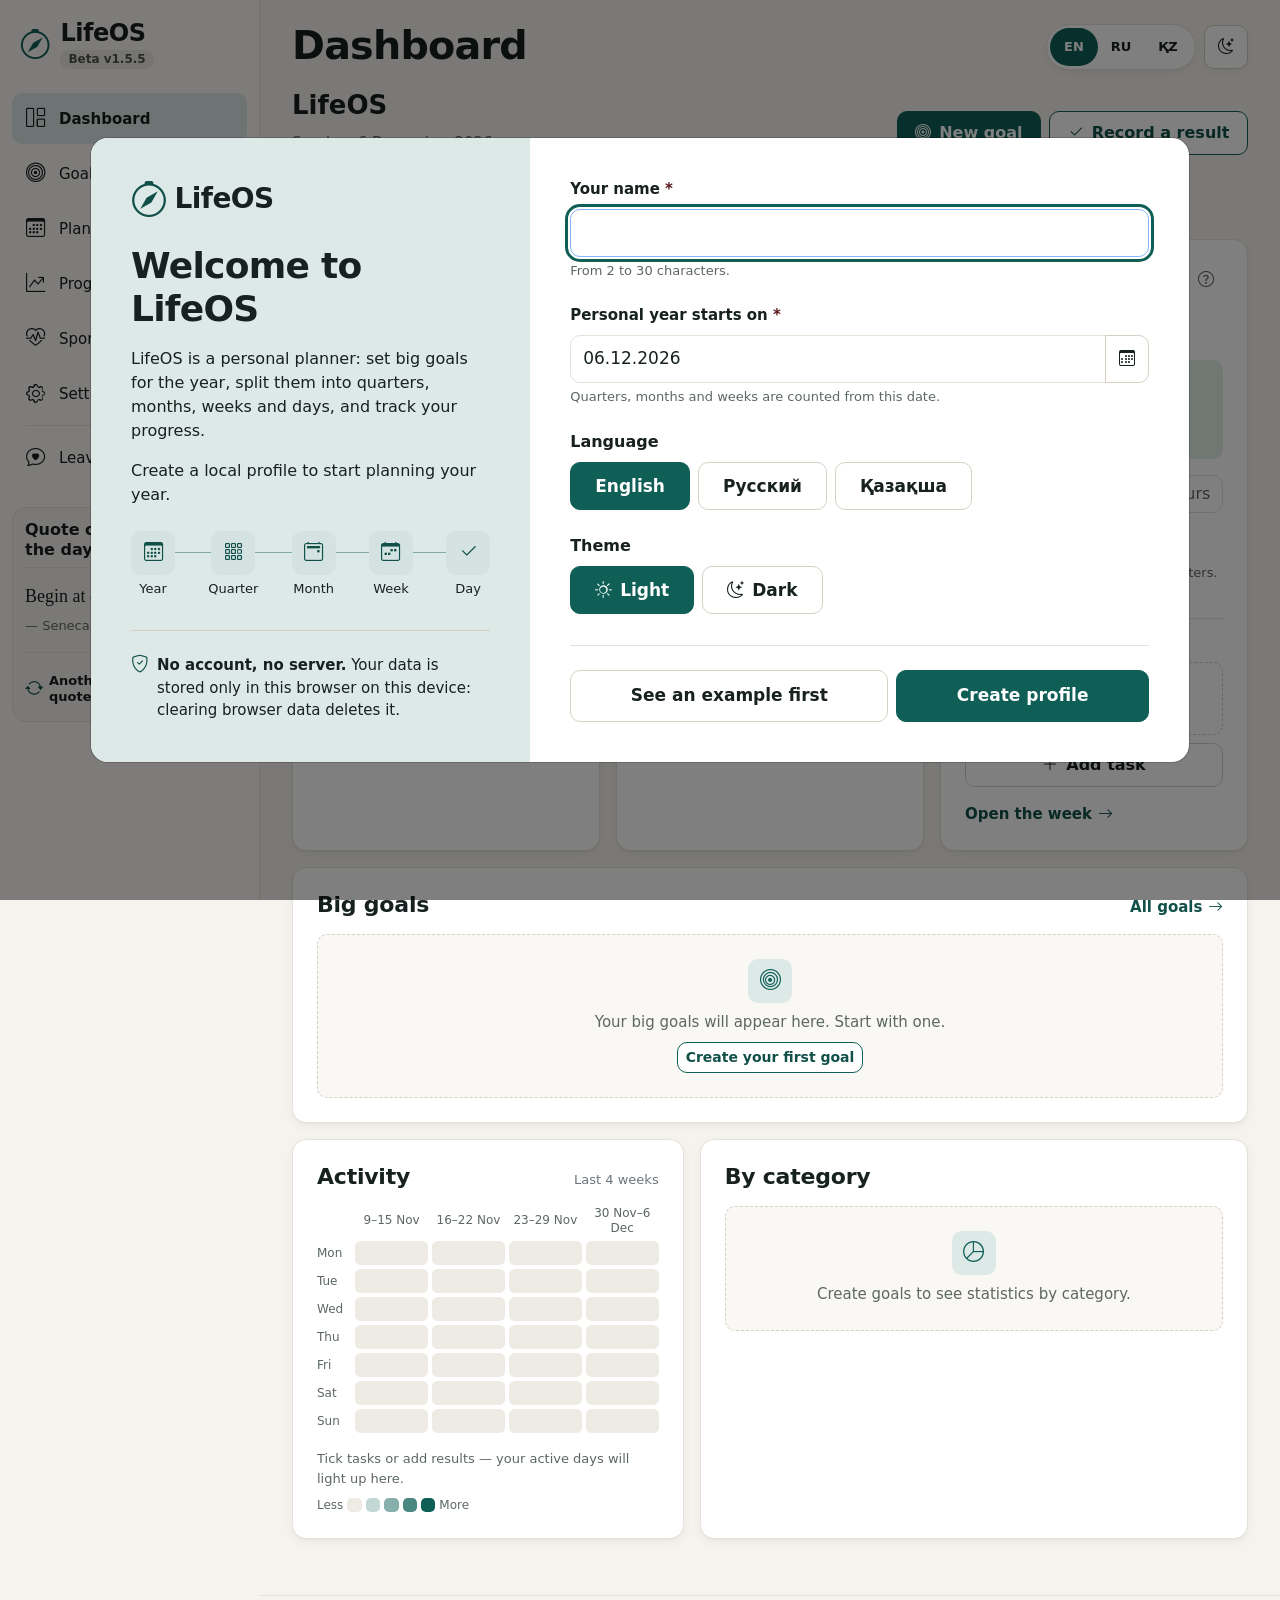
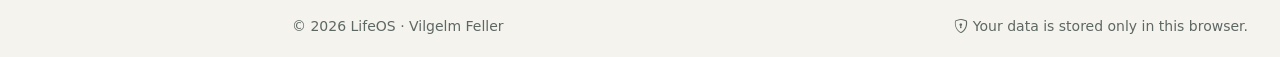
==== index.html @ 5458cd60 "LifeOS Beta v1.5.5" ====
<!doctype html>
<html lang="en" data-bs-theme="light">
<head>
  <meta charset="utf-8">
  <meta name="viewport" content="width=device-width, initial-scale=1">
  <title>Dashboard · LifeOS</title>
  <meta name="description" content="LifeOS (Life Operating System): plan, track and improve your personal goals.">

  <!-- Libraries are local copies in vendor/ (the site also works without internet) -->
  <link rel="stylesheet" href="./vendor/bootstrap/bootstrap.min.css?v=1.5.5">
  <link rel="stylesheet" href="./vendor/bootstrap-icons/bootstrap-icons.min.css?v=1.5.5">
  <link rel="stylesheet" href="./css/style.css?v=1.5.5">
  <!-- App icons and the install manifest (manifest.json, images/icons/). Relative paths: the site lives in a subfolder on GitHub Pages. -->
  <link rel="manifest" href="./manifest.json?v=1.5.5">
  <link rel="icon" href="./images/icons/favicon.svg" type="image/svg+xml">
  <link rel="icon" href="./images/icons/favicon-32.png" type="image/png" sizes="32x32">
  <link rel="apple-touch-icon" href="./images/icons/apple-touch-icon.png">
  <meta name="theme-color" content="#0B4237" media="(prefers-color-scheme: light)">
  <meta name="theme-color" content="#111816" media="(prefers-color-scheme: dark)">
  <meta name="apple-mobile-web-app-title" content="LifeOS">

  <script src="./vendor/jquery/jquery-3.7.1.min.js?v=1.5.5" defer></script>
  <script src="./vendor/bootstrap/bootstrap.bundle.min.js?v=1.5.5" defer></script>
  <!-- Copies of data/*.json for file:// (no fetch there). Loaded before app.js. -->
  <script src="./data/translations-fallback.js?v=1.5.5"></script>
  <script src="./data/quotes-fallback.js?v=1.5.5"></script>
  <script src="./data/changelog-fallback.js?v=1.5.5"></script> <!-- copy of changelog.json for file:// -->
  <script src="./js/app.js?v=1.5.5"></script> <!-- no defer: sets the theme before the page is drawn -->
  <script src="./js/quote-widget.js?v=1.5.5" defer></script> <!-- quote of the day in the side menu -->
  <script src="./js/onboarding.js?v=1.5.5" defer></script> <!-- example data, first steps, tour, help tips -->
  <script src="./js/whats-new.js?v=1.5.5" defer></script> <!-- the "What's new" window after an update -->
  <script src="./js/feedback.js?v=1.5.5" defer></script> <!-- "Leave feedback": the window, the Dashboard invitation -->
  <script src="./js/tasks.js?v=1.5.5" defer></script>
  <script src="./js/goal-wizard.js?v=1.5.5" defer></script> <!-- the goal wizard for First steps → step 1 -->
  <script src="./js/entry-form.js?v=1.5.5" defer></script> <!-- the "Quick result" dialog -->
  <script src="./js/dashboard.js?v=1.5.5" defer></script>
</head>
<body>
  <a class="skip-link visually-hidden-focusable" href="#main-content" data-i18n="layout.skipToContent">Skip to content</a>

  <!-- ===== Shared layout: identical on all 7 pages ===== -->

  <!-- Phone / tablet (< 992px): top bar with the menu button -->
  <header class="mobile-bar d-lg-none">
    <button class="btn btn-tool" type="button" data-bs-toggle="offcanvas" data-bs-target="#sidebar" aria-controls="sidebar" data-i18n-aria-label="layout.openMenu" aria-label="Open menu">
      <i class="bi bi-list" aria-hidden="true"></i>
    </button>
    <a class="brand brand-small" href="index.html">
      <span class="brand-mark" aria-hidden="true"><i class="bi bi-compass"></i></span>
      <span class="brand-name" data-i18n="app.name">LifeOS</span>
    </a>
    <!-- Phone (< 768px): language and theme are here; on wider screens they are in the page header -->
    <div class="mobile-tools">
      <div class="dropdown">
        <button type="button" class="btn btn-tool mobile-lang" data-bs-toggle="dropdown" aria-expanded="false"
                data-i18n-aria-label="layout.language" aria-label="Interface language">
          <span data-lang-current>EN</span><i class="bi bi-chevron-down" aria-hidden="true"></i>
        </button>
        <ul class="dropdown-menu dropdown-menu-end">
          <li><button type="button" class="dropdown-item" data-lang="en" lang="en" aria-pressed="true" data-i18n="language.en">English</button></li>
          <li><button type="button" class="dropdown-item" data-lang="ru" lang="ru" aria-pressed="false" data-i18n="language.ru">Русский</button></li>
          <li><button type="button" class="dropdown-item" data-lang="kk" lang="kk" aria-pressed="false" data-i18n="language.kk">Қазақша</button></li>
        </ul>
      </div>
      <button type="button" class="btn btn-tool" data-theme-toggle data-i18n-aria-label="layout.themeToDark" aria-label="Switch to dark theme">
        <i class="bi bi-moon-stars" aria-hidden="true"></i>
      </button>
    </div>
  </header>

  <!-- Sidebar: Offcanvas below 992px, fixed panel from 992px (Bootstrap "offcanvas-lg") -->
  <aside class="sidebar offcanvas-lg offcanvas-start" id="sidebar" tabindex="-1" aria-labelledby="sidebar-title">
    <div class="offcanvas-header">
      <a class="brand" href="index.html">
        <span class="brand-mark" aria-hidden="true"><i class="bi bi-compass"></i></span>
        <span class="brand-text">
          <span class="brand-name" id="sidebar-title" data-i18n="app.name">LifeOS</span>
          <span class="brand-version" data-app-version></span>
        </span>
      </a>
      <button type="button" class="btn-close d-lg-none" data-bs-dismiss="offcanvas" data-bs-target="#sidebar" data-i18n-aria-label="layout.closeMenu" aria-label="Close menu"></button>
    </div>
    <div class="offcanvas-body">
      <nav class="sidebar-nav" data-i18n-aria-label="layout.mainNav" aria-label="Main navigation">
        <ul class="nav flex-column">
          <li class="nav-item">
            <a class="nav-link" href="index.html"><i class="bi bi-grid-1x2" aria-hidden="true"></i><span data-i18n="page.dashboard">Dashboard</span></a>
          </li>
          <li class="nav-item">
            <a class="nav-link" href="goals.html"><i class="bi bi-bullseye" aria-hidden="true"></i><span data-i18n="page.goals">Goals</span></a>
          </li>
          <li class="nav-item">
            <a class="nav-link" href="planner.html"><i class="bi bi-calendar3" aria-hidden="true"></i><span data-i18n="page.planner">Planner</span></a>
          </li>
          <li class="nav-item">
            <a class="nav-link" href="progress.html"><i class="bi bi-graph-up-arrow" aria-hidden="true"></i><span data-i18n="page.progress">Progress</span></a>
          </li>
          <li class="nav-item">
            <a class="nav-link" href="sport.html"><i class="bi bi-heart-pulse" aria-hidden="true"></i><span data-i18n="page.sport">Sport</span></a>
          </li>
          <li class="nav-item">
            <a class="nav-link" href="settings.html"><i class="bi bi-gear" aria-hidden="true"></i><span data-i18n="page.settings">Settings</span></a>
          </li>
        </ul>
      </nav>
      <button type="button" class="nav-link sidebar-feedback" data-feedback-open>
        <i class="bi bi-chat-heart" aria-hidden="true"></i><span data-i18n="feedback.button">Leave feedback</span>
      </button>
    </div>
  </aside>

  <div class="app-content">
    <main class="app-main" id="main-content" tabindex="-1">
      <!-- Line 1: the title on the left; language and theme on the right -->
      <header class="page-header dash-header">
        <h1 class="page-title" data-i18n="page.dashboard">Dashboard</h1>
        <div class="dash-header-side">
          <div class="page-tools">
            <div class="btn-group" role="group" data-i18n-aria-label="layout.language" aria-label="Interface language">
              <button type="button" class="btn btn-tool" data-lang="en" lang="en" aria-pressed="true" data-i18n="language.en.short">EN</button>
              <button type="button" class="btn btn-tool" data-lang="ru" lang="ru" aria-pressed="false" data-i18n="language.ru.short">RU</button>
              <button type="button" class="btn btn-tool" data-lang="kk" lang="kk" aria-pressed="false" data-i18n="language.kk.short">ҚZ</button>
            </div>
            <button type="button" class="btn btn-tool" id="theme-toggle" data-i18n-aria-label="layout.themeToDark" aria-label="Switch to dark theme">
              <i class="bi bi-moon-stars" aria-hidden="true"></i>
            </button>
          </div>
        </div>
      </header>

      <!-- ===== Page content starts here ===== -->
      <!-- Line 2: [ greeting + date (free space) ] [ planning path ] [ two main actions ], bottom-aligned.
           Below 1600px the path gets its own line; below 768px everything stacks. -->
      <div class="dash-bar">
        <div class="dash-hello">
          <p class="greeting" id="dashboard-greeting"></p>
          <p class="greeting-date" id="greeting-date"></p>
          <p class="greeting-path" id="greeting-path"></p>
        </div>
        <!-- Where we are in the plan: each step opens that planner level -->
        <nav class="plan-path-nav" data-i18n-aria-label="dashboard.path" aria-label="Planning path">
          <i class="bi bi-calendar3" aria-hidden="true"></i>
          <ol class="plan-path" id="plan-path"></ol>
        </nav>
        <!-- One filled button (the main action), the other one is outline -->
        <div class="dash-actions" role="group" data-i18n-aria-label="dashboard.actions" aria-label="Quick actions">
          <a class="btn btn-primary" href="goals.html#new"><i class="bi bi-bullseye me-2" aria-hidden="true"></i><span data-i18n="goals.new">New goal</span></a>
          <!-- Opens the "Quick result" dialog (js/entry-form.js, QuickEntry) -->
          <button type="button" class="btn btn-outline-primary" id="dash-record" data-quick-entry><i class="bi bi-check2 me-2" aria-hidden="true"></i><span data-i18n="dashboard.action.record">Record a result</span></button>
        </div>
      </div>

      <!-- Shown when the personal year is over -->
      <div class="year-ended" id="year-ended" hidden>
        <i class="bi bi-trophy" aria-hidden="true"></i>
        <p class="mb-0" data-i18n="dashboard.yearEnded">Your personal year is over. See what you achieved and start a new one.</p>
        <a class="btn btn-primary" href="progress.html?view=summary" data-i18n="progress.summary.link">Summary of the personal year</a>
      </div>

      <!-- First steps for a new user: 5 steps checked by the real data (js/onboarding.js, FirstSteps) -->
      <section class="panel first-steps" id="first-steps" aria-labelledby="first-steps-title" hidden>
        <div class="first-steps-head">
          <h2 class="panel-title" id="first-steps-title" tabindex="-1" data-i18n="onboarding.steps.title">First steps</h2>
          <span class="first-steps-divider" aria-hidden="true"></span>
          <span class="first-steps-count" id="first-steps-count"></span>
          <button type="button" class="btn first-steps-hide" id="first-steps-hide"><i class="bi bi-x-lg" aria-hidden="true"></i><span data-i18n="onboarding.steps.hide">Hide</span></button>
        </div>
        <div class="progress first-steps-bar" id="first-steps-bar" role="progressbar" aria-labelledby="first-steps-title" aria-valuemin="0" aria-valuemax="5" aria-valuenow="0">
          <div class="progress-bar"></div>
        </div>
        <!-- Computer: a stepper + the block of one step; phone: an accordion (js/onboarding.js, FirstSteps) -->
        <div id="first-steps-body"></div>
      </section>

      <!-- Top row: Personal year, Today, Focus of the week (3 columns on a computer, 1 on a phone) -->
      <div class="dash-top">
        <section class="panel dash-year-panel" aria-labelledby="year-card-title">
          <div class="help-title">
            <h2 class="panel-title" id="year-card-title" data-i18n="planner.level.year">Personal Year</h2>
            <button type="button" class="btn help-tip" data-help="personalYear" data-i18n-aria-label="onboarding.help.personalYear.label" aria-label="What is a personal year?"><i class="bi bi-question-circle" aria-hidden="true"></i></button>
          </div>
          <div id="dash-year"></div>
        </section>

        <section class="panel" aria-labelledby="today-card-title">
          <div class="panel-head">
            <h2 class="panel-title" id="today-card-title" data-i18n="planner.level.today">Today</h2>
            <a href="planner.html?level=today"><span data-i18n="dashboard.today.openShort">Open the day</span><i class="bi bi-arrow-right" aria-hidden="true"></i></a>
          </div>
          <form class="dash-quick" id="dash-task-form" novalidate>
            <label class="visually-hidden" for="dash-task" data-i18n="planner.today.quickAdd">Quick task</label>
            <div class="quick-add">
              <i class="bi bi-plus-lg" aria-hidden="true"></i>
              <input class="form-control" type="text" id="dash-task" autocomplete="off" maxlength="120"
                     data-i18n-placeholder="dashboard.today.addPlaceholder" aria-describedby="dash-task-hint">
            </div>
            <p class="visually-hidden" id="dash-task-hint" data-i18n="planner.today.quickAddHint">Type and press Enter.</p>
            <p class="field-error" id="dash-task-error"></p>
          </form>
          <!-- Today's workout from the Sport plan (one line, js/app.js sportDayLineHtml) -->
          <div id="dash-sport-line"></div>
          <div id="dash-today-tasks"></div>
        </section>

        <section class="panel" aria-labelledby="focus-card-title">
          <div class="panel-head">
            <div class="help-title">
              <h2 class="panel-title" id="focus-card-title" data-i18n="planner.week.focus">Focus of the week</h2>
              <button type="button" class="btn help-tip" data-help="focus" data-i18n-aria-label="onboarding.help.focus.label" aria-label="What is the focus of the week?"><i class="bi bi-question-circle" aria-hidden="true"></i></button>
            </div>
            <button type="button" class="btn btn-icon" id="dash-focus-edit" aria-controls="dash-focus-form" aria-expanded="false"
                    data-i18n-title="dashboard.focus.edit" title="Change focus">
              <i class="bi bi-pencil" aria-hidden="true"></i><span class="visually-hidden" data-i18n="dashboard.focus.edit">Change focus</span>
            </button>
          </div>
          <div class="focus-note">
            <i class="bi bi-flower1" aria-hidden="true"></i>
            <p class="dash-focus-text" id="dash-focus-text"></p>
          </div>
          <form id="dash-focus-form" novalidate hidden>
            <label class="visually-hidden" for="dash-focus" data-i18n="planner.week.focus">Focus of the week</label>
            <div class="add-row">
              <input class="form-control" type="text" id="dash-focus" maxlength="80" autocomplete="off"
                     data-i18n-placeholder="planner.week.focusPlaceholder" aria-describedby="dash-focus-hint">
              <button type="submit" class="btn btn-primary" data-i18n="planner.week.save">Save focus</button>
            </div>
            <div class="form-text" id="dash-focus-hint" data-i18n="planner.week.focusHint">One short phrase, up to 80 characters.</div>
            <p class="field-error" id="dash-focus-error"></p>
          </form>
          <!-- "Focus progress": the 7 days of the week to mark (js/app.js FocusDays), only when a focus is set -->
          <div id="dash-focus-days"></div>
          <!-- "Week tasks: 18 of 23 done" and the bar (js/dashboard.js) -->
          <div class="dash-week-block" id="dash-week-progress"></div>
          <a class="section-link dash-week-open" href="planner.html?level=week">
            <span data-i18n="dashboard.focus.openWeek">Open the week</span><i class="bi bi-arrow-right" aria-hidden="true"></i>
          </a>
        </section>
      </div>

      <!-- Big goals: up to 4 cards; with more goals the last card is "+N more" -->
      <section class="panel dash-goals-panel" aria-labelledby="dash-goals-title">
        <div class="section-head">
          <h2 class="panel-title" id="dash-goals-title" data-i18n="dashboard.goals.title">Big goals</h2>
          <a class="section-link" href="goals.html"><span data-i18n="details.back">All goals</span><i class="bi bi-arrow-right" aria-hidden="true"></i></a>
        </div>
        <div id="dash-goals"></div>
      </section>

      <!-- Activity (last 4 weeks) + statistics by category; the quote of the day is in the side menu -->
      <div class="dash-bottom">
        <section class="panel" aria-labelledby="activity-title">
          <div class="panel-head">
            <h2 class="panel-title" id="activity-title" data-i18n="dashboard.activity.title">Activity</h2>
            <span class="text-secondary small" data-i18n="dashboard.activity.period">Last 4 weeks</span>
          </div>
          <div id="dash-activity"></div>
        </section>
        <section class="panel" aria-labelledby="categories-title">
          <h2 class="panel-title" id="categories-title" data-i18n="dashboard.categories.title">By category</h2>
          <div id="dash-categories"></div>
        </section>
      </div>

    </main>

    <footer class="app-footer">
      <p class="mb-0">
        © <span id="footer-year">2026</span> <span data-i18n="app.name">LifeOS</span> ·
        <span data-i18n="layout.author">Vilgelm Feller</span>
      </p>
      <p class="mb-0">
        <i class="bi bi-shield-lock" aria-hidden="true"></i>
        <span data-i18n="layout.storageNote">Your data is stored only in this browser.</span>
      </p>
    </footer>
  </div>

  <!-- First run: shown by app.js only when there is no lifeos_profile.
       Static backdrop + keyboard="false": it cannot be closed without creating a profile.
       Computer: two columns (about LifeOS | the profile form); tablet and phone: one column (style.css). -->
  <div class="modal fade" id="first-run-modal" tabindex="-1" data-bs-backdrop="static" data-bs-keyboard="false" aria-labelledby="first-run-title" aria-describedby="first-run-intro">
    <div class="modal-dialog modal-dialog-centered modal-dialog-scrollable modal-fullscreen-sm-down first-run-dialog">
      <form class="modal-content" id="first-run-form" novalidate>
        <div class="modal-body first-run">
          <!-- Left (computer) / top: what LifeOS is and the path from the year to the day -->
          <section class="first-run-hero" aria-labelledby="first-run-title">
            <p class="first-run-brand"><i class="bi bi-compass" aria-hidden="true"></i><span data-i18n="app.name">LifeOS</span></p>
            <h2 class="first-run-title" id="first-run-title" data-i18n="firstRun.title">Welcome to LifeOS</h2>
            <p class="first-run-short" data-i18n="firstRun.short">Goals for the year, step by step to today.</p>
            <p class="first-run-about" data-i18n="firstRun.about">LifeOS is a personal planner: set big goals for the year, split them into quarters, months, weeks and days, and track your progress.</p>
            <p class="first-run-lead" id="first-run-intro" data-i18n="firstRun.intro">Create a local profile to start planning your year.</p>
            <ol class="first-run-path" data-i18n-aria-label="firstRun.path.label" aria-label="From the year to the day">
              <li><span class="first-run-path-icon" aria-hidden="true"><i class="bi bi-calendar3"></i></span><span class="first-run-path-name" data-i18n="firstRun.path.year">Year</span></li>
              <li><span class="first-run-path-icon" aria-hidden="true"><i class="bi bi-grid-3x3-gap"></i></span><span class="first-run-path-name" data-i18n="firstRun.path.quarter">Quarter</span></li>
              <li><span class="first-run-path-icon" aria-hidden="true"><i class="bi bi-calendar2-event"></i></span><span class="first-run-path-name" data-i18n="firstRun.path.month">Month</span></li>
              <li><span class="first-run-path-icon" aria-hidden="true"><i class="bi bi-calendar-week"></i></span><span class="first-run-path-name" data-i18n="firstRun.path.week">Week</span></li>
              <li><span class="first-run-path-icon" aria-hidden="true"><i class="bi bi-check2"></i></span><span class="first-run-path-name" data-i18n="firstRun.path.day">Day</span></li>
            </ol>
          </section>

          <!-- Right (computer) / middle: the profile -->
          <div class="first-run-fields">
            <p class="form-text mt-0" data-i18n="firstRun.requiredNote">Fields marked * are required.</p>

            <div class="mb-3">
              <label class="form-label required-label" for="first-run-name" data-i18n="firstRun.nameLabel">Your name</label>
              <input class="form-control" id="first-run-name" name="name" type="text" autocomplete="given-name" required aria-describedby="first-run-name-hint">
              <div class="form-text" id="first-run-name-hint" data-i18n="firstRun.nameHint">From 2 to 30 characters.</div>
              <p class="field-error" id="first-run-name-error"></p>
            </div>

            <div class="mb-3">
              <label class="form-label required-label" for="first-run-start" data-i18n="firstRun.startLabel">Personal year starts on</label>
              <input class="form-control" id="first-run-start" name="personalYearStart" type="text" inputmode="numeric" maxlength="10" autocomplete="off" data-date-field data-i18n-placeholder="date.placeholder" required aria-describedby="first-run-start-hint">
              <div class="form-text" id="first-run-start-hint" data-i18n="firstRun.startHint">Quarters, months and weeks are counted from this date.</div>
              <p class="field-error" id="first-run-start-error"></p>
            </div>

            <fieldset class="mb-3">
              <legend class="form-label fs-6" data-i18n="firstRun.languageLabel">Language</legend>
              <div class="choice-group">
                <input class="btn-check" type="radio" name="language" id="first-run-lang-en" value="en">
                <label class="btn btn-tool" for="first-run-lang-en" lang="en" data-i18n="language.en">English</label>
                <input class="btn-check" type="radio" name="language" id="first-run-lang-ru" value="ru">
                <label class="btn btn-tool" for="first-run-lang-ru" lang="ru" data-i18n="language.ru">Русский</label>
                <input class="btn-check" type="radio" name="language" id="first-run-lang-kk" value="kk">
                <label class="btn btn-tool" for="first-run-lang-kk" lang="kk" data-i18n="language.kk">Қазақша</label>
              </div>
            </fieldset>

            <fieldset class="mb-0">
              <legend class="form-label fs-6" data-i18n="firstRun.themeLabel">Theme</legend>
              <div class="choice-group">
                <input class="btn-check" type="radio" name="theme" id="first-run-theme-light" value="light">
                <label class="btn btn-tool" for="first-run-theme-light"><i class="bi bi-sun me-2" aria-hidden="true"></i><span data-i18n="theme.light">Light</span></label>
                <input class="btn-check" type="radio" name="theme" id="first-run-theme-dark" value="dark">
                <label class="btn btn-tool" for="first-run-theme-dark"><i class="bi bi-moon-stars me-2" aria-hidden="true"></i><span data-i18n="theme.dark">Dark</span></label>
              </div>
            </fieldset>
          </div>

          <!-- Computer: at the bottom of the left panel; tablet and phone: under the form, small -->
          <p class="first-run-storage">
            <i class="bi bi-shield-check" aria-hidden="true"></i>
            <span><strong data-i18n="firstRun.storageLead">No account, no server.</strong> <span data-i18n="firstRun.storageText">Your data is stored only in this browser on this device: clearing browser data deletes it.</span></span>
          </p>

          <div class="first-run-actions">
            <!-- Fills the example data and shows the banner "This is example data" (js/onboarding.js) -->
            <button class="btn btn-tool" type="button" data-demo-start data-i18n="onboarding.demo.start">See an example first</button>
            <button class="btn btn-primary" type="submit" data-i18n="firstRun.submit">Create profile</button>
          </div>
        </div>
      </form>
    </div>
  </div>
  <!-- ===== End of shared layout ===== -->

</body>
</html>
---- css/style.css ----
/* ==========================================================
   LifeOS — main stylesheet
   Mobile first: base styles target phones, media queries
   add layout for wider screens (added in later steps).
   ========================================================== */

/* ---------- Color tokens: light theme (default) — docs/design ---------- */
:root,
[data-bs-theme="light"] {
  /* Palette: used for the accent color and for goal colors.
     Light values have at least 4.5:1 contrast on the page background. */
  --palette-teal: #0f5f57;          /* deep green: the default accent of the design */
  --palette-blue: #3d6aa0;
  --palette-green: #3c7350;
  --palette-plum: #7a5089;
  --palette-clay: #95641f;
  --palette-rose: #9a4c5e;          /* goal color only, not an accent */
  /* More goal colors (not accents). Checked: the icon on its soft tile >= 3:1, the % badge text >= 4.5:1. */
  --palette-coral: #b4472f;
  --palette-mustard: #8c7a00;
  --palette-indigo: #4f46e5;
  --palette-pink: #c2187a;
  --palette-turquoise: #0e7490;
  --palette-olive: #5c6b1f;
  --palette-graphite: #374151;

  --lifeos-bg: #f5f3ee;             /* warm light page background */
  --lifeos-surface: #ffffff;        /* cards */
  --lifeos-surface-2: #faf8f4;      /* side menu, table heads, quiet blocks */
  --lifeos-border: #e7e2d8;
  --lifeos-border-strong: #d6d0c4;  /* outline buttons, fields */
  --lifeos-text: #17211f;
  --lifeos-text-muted: #5d6763;
  --lifeos-on-primary: #ffffff;     /* text/icons on a primary background */

  /* Soft tones for badges and icon tiles (text on them stays >= 4.5:1) */
  --tone-success-bg: #e3efe6;
  --tone-success-fg: #2c5e3d;
  --tone-warning-bg: #f7ebd3;
  --tone-warning-fg: #6f4b0f;
  --tone-danger-bg: #f8e3e3;
  --tone-danger-fg: #8c2f2f;
  --tone-neutral-bg: #eeebe4;
  --tone-neutral-fg: #4b5450;

  --lifeos-shadow: 0 1px 2px rgb(23 33 31 / 0.04), 0 4px 12px rgb(23 33 31 / 0.04);

  /* Map our tokens onto Bootstrap variables */
  --bs-body-bg: var(--lifeos-bg);
  --bs-body-color: var(--lifeos-text);
  --bs-secondary-color: var(--lifeos-text-muted);
  --bs-border-color: var(--lifeos-border);
}

/* ---------- Color tokens: dark theme (the same tokens) ---------- */
[data-bs-theme="dark"] {
  /* Lighter palette: at least 4.5:1 contrast on the dark background */
  --palette-teal: #5fbaa9;
  --palette-blue: #8aa9d8;
  --palette-green: #8cc29d;
  --palette-plum: #bf9fcd;
  --palette-clay: #d9aa6a;
  --palette-rose: #dd9cab;
  --palette-coral: #e8907c;
  --palette-mustard: #cfc04a;
  --palette-indigo: #8f86f5;
  --palette-pink: #e27cc0;
  --palette-turquoise: #67a7b9;
  --palette-olive: #9aa374;
  --palette-graphite: #999ea6;

  --lifeos-bg: #111816;             /* deep green-graphite */
  --lifeos-surface: #1a2220;        /* cards */
  --lifeos-surface-2: #151c1a;
  --lifeos-border: #2a3532;
  --lifeos-border-strong: #3a4743;
  --lifeos-text: #e6ece9;
  --lifeos-text-muted: #a2b1ac;
  --lifeos-on-primary: #0f1614;     /* dark text on the lighter dark-theme accents */

  --tone-success-bg: #1f3428;
  --tone-success-fg: #9fd3ae;
  --tone-warning-bg: #3a2f1b;
  --tone-warning-fg: #f0c987;
  --tone-danger-bg: #3a2224;
  --tone-danger-fg: #f2a9a9;
  --tone-neutral-bg: #252e2c;
  --tone-neutral-fg: #c3cfcb;

  --lifeos-shadow: 0 1px 2px rgb(0 0 0 / 0.3);

  --bs-body-bg: var(--lifeos-bg);
  --bs-body-color: var(--lifeos-text);
  --bs-secondary-color: var(--lifeos-text-muted);
  --bs-secondary-rgb: 162, 177, 172; /* = --lifeos-text-muted; Bootstrap's .text-secondary uses it */
  --bs-border-color: var(--lifeos-border);
}

/* Outline danger button ("Reset profile…", "Delete task"): Bootstrap's #dc3545 is too dark on graphite */
[data-bs-theme="dark"] .btn-outline-danger {
  --bs-btn-color: var(--bs-danger-text-emphasis);
}

/* ---------- Accent colors (11) ----------
   app.js sets data-accent="…" on <html> (ACCENTS); the color circles in Settings carry it too.
   Every accent is a set: --accent (buttons, links, bars, charts), --accent-hover, --accent-soft (badges, selections).
   Contrast (checked for every accent): light theme — white text on the button and on hover >= 4.5:1;
   dark theme — the dark text on the button and the accent on a card >= 4.5:1 (the lowest is 5.02:1, amber). */
:root,
[data-accent="teal"]      { --accent: #0f5f57; --accent-hover: #11534c; --accent-soft: #dde9e7; }
[data-accent="green"]     { --accent: #3c7350; --accent-hover: #356346; --accent-soft: #e4ebe6; }
[data-accent="olive"]     { --accent: #5c6b1f; --accent-hover: #4e5c1f; --accent-soft: #e8eae0; }
[data-accent="ocean"]     { --accent: #0e7490; --accent-hover: #106379; --accent-soft: #ddecef; }
[data-accent="blue"]      { --accent: #3d6aa0; --accent-hover: #355b86; --accent-soft: #e4eaf2; }
[data-accent="indigo"]    { --accent: #4f46e5; --accent-hover: #443fbd; --accent-soft: #e6e5fb; }
[data-accent="plum"]      { --accent: #7a5089; --accent-hover: #664774; --accent-soft: #ece6ee; }
[data-accent="pink"]      { --accent: #be185d; --accent-hover: #9d1a51; --accent-soft: #f6dfe8; }
[data-accent="amber"]     { --accent: #b45309; --accent-hover: #95490d; --accent-soft: #f4e7dd; }
[data-accent="clay"]      { --accent: #95641f; --accent-hover: #7c571f; --accent-soft: #f0e9e0; }
[data-accent="graphite"]  { --accent: #374151; --accent-hover: #313b47; --accent-soft: #e3e4e7; }

/* Dark theme: lighter values of the same accents */
[data-bs-theme="dark"],
[data-bs-theme="dark"][data-accent="teal"],
[data-bs-theme="dark"] [data-accent="teal"]      { --accent: #5fbaa9; --accent-hover: #7ac4b6; --accent-soft: #243733; }
[data-bs-theme="dark"][data-accent="green"],
[data-bs-theme="dark"] [data-accent="green"]     { --accent: #8cc29d; --accent-hover: #9ecaac; --accent-soft: #2a3832; }
[data-bs-theme="dark"][data-accent="olive"],
[data-bs-theme="dark"] [data-accent="olive"]     { --accent: #9aa374; --accent-hover: #a9b28b; --accent-soft: #2c342c; }
[data-bs-theme="dark"][data-accent="ocean"],
[data-bs-theme="dark"] [data-accent="ocean"]     { --accent: #67a7b9; --accent-hover: #80b5c3; --accent-soft: #253535; }
[data-bs-theme="dark"][data-accent="blue"],
[data-bs-theme="dark"] [data-accent="blue"]      { --accent: #8aa9d8; --accent-hover: #9cb6db; --accent-soft: #2a353a; }
[data-bs-theme="dark"][data-accent="indigo"],
[data-bs-theme="dark"] [data-accent="indigo"]    { --accent: #9994f0; --accent-hover: #a8a6ef; --accent-soft: #2c323d; }
[data-bs-theme="dark"][data-accent="plum"],
[data-bs-theme="dark"] [data-accent="plum"]      { --accent: #bf9fcd; --accent-hover: #c7aed3; --accent-soft: #313438; }
[data-bs-theme="dark"][data-accent="pink"],
[data-bs-theme="dark"] [data-accent="pink"]      { --accent: #dc82a8; --accent-hover: #de97b5; --accent-soft: #352f33; }
[data-bs-theme="dark"][data-accent="amber"],
[data-bs-theme="dark"] [data-accent="amber"]     { --accent: #cf9162; --accent-hover: #d4a37d; --accent-soft: #333229; }
[data-bs-theme="dark"][data-accent="clay"],
[data-bs-theme="dark"] [data-accent="clay"]      { --accent: #d9aa6a; --accent-hover: #dcb783; --accent-soft: #35352a; }
[data-bs-theme="dark"][data-accent="graphite"],
[data-bs-theme="dark"] [data-accent="graphite"]  { --accent: #999ea6; --accent-hover: #a8aeb3; --accent-soft: #2c3333; }

/* The page colors come from the current accent set. */
:root {
  --lifeos-primary: var(--accent);
  --lifeos-primary-hover: var(--accent-hover);
  --lifeos-primary-soft: var(--accent-soft);
  /* Accent for text on the soft background (active menu item): a bit closer to the text color for 4.5:1 */
  --lifeos-primary-text: color-mix(in srgb, var(--lifeos-primary) 75%, var(--lifeos-text));
  --lifeos-focus: var(--lifeos-primary);
}

/* ---------- Typography, spacing, radii (docs/design) ---------- */
:root {
  /* System font stack: no extra download, looks native on every OS */
  --lifeos-font: system-ui, -apple-system, "Segoe UI", Roboto, "Helvetica Neue", Arial, sans-serif;
  --bs-body-font-family: var(--lifeos-font);
  --bs-body-font-size: 0.9375rem;

  /* Font sizes: page title 36–40px, section 22px, card 16px, text 15px, captions 13px */
  --fs-page: clamp(1.75rem, 1.2rem + 1.6vw, 2.5rem);
  --fs-section: 1.375rem;
  --fs-card: 1rem;
  --fs-body: 0.9375rem;
  --fs-small: 0.8125rem;

  /* Spacing scale: 4 / 8 / 16 / 24 / 40 */
  --space-1: 0.25rem;
  --space-2: 0.5rem;
  --space-3: 1rem;
  --space-4: 1.5rem;
  --space-5: 2.5rem;

  /* Radii */
  --radius-sm: 0.625rem;  /* buttons, fields */
  --radius: 0.875rem;     /* cards */
  --radius-lg: 1.125rem;  /* big blocks */
  --radius-pill: 999px;
  --bs-border-radius: var(--radius-sm);
}

body {
  background-color: var(--lifeos-bg);
  color: var(--lifeos-text);
  font-family: var(--lifeos-font);
  font-size: var(--fs-body);
  line-height: 1.5;
}

a {
  color: var(--lifeos-primary);
}

a:hover {
  color: var(--lifeos-primary-hover);
}

/* ---------- Visible keyboard focus ---------- */
:focus-visible {
  outline: 3px solid var(--lifeos-focus);
  outline-offset: 2px;
}

/* Bootstrap uses a box-shadow ring on form controls and buttons;
   replace it with the same outline so focus looks consistent. */
.btn:focus-visible,
.btn-close:focus-visible,
.form-control:focus-visible,
.form-select:focus-visible,
.form-check-input:focus-visible {
  outline: 3px solid var(--lifeos-focus);
  outline-offset: 2px;
  box-shadow: none;
}

/* The skip link moves focus to <main>; the whole area does not need a ring. */
#main-content:focus-visible {
  outline: none;
}

/* ==========================================================
   Layout (shared by all pages)
   ========================================================== */

:root {
  --lifeos-sidebar-width: 16.25rem; /* 260px */
}

/* ---------- Skip link: hidden until focused with Tab ---------- */
.skip-link:focus {
  position: fixed;
  top: 0.75rem;
  left: 0.75rem;
  z-index: 1080; /* above the offcanvas */
  padding: 0.6rem 1rem;
  border-radius: 0.5rem;
  background-color: var(--lifeos-surface);
  color: var(--lifeos-primary);
  font-weight: 600;
  box-shadow: 0 0.25rem 1rem rgba(0, 0, 0, 0.15);
}

/* ---------- Brand (logo + name + version) ---------- */
.brand {
  display: flex;
  align-items: center;
  gap: 0.65rem;
  color: var(--lifeos-text);
  text-decoration: none;
}

.brand:hover {
  color: var(--lifeos-text);
}

.brand-mark {
  display: grid;
  place-items: center;
  width: 2.25rem;
  height: 2.25rem;
  border-radius: 0.65rem;
  background-color: var(--lifeos-primary);
  color: var(--lifeos-on-primary);
  font-size: 1.15rem;
}

.brand-small .brand-mark {
  width: 2rem;
  height: 2rem;
  font-size: 1rem;
}

.brand-text {
  display: flex;
  flex-direction: column;
}

.brand-name {
  font-size: 1.15rem;
  font-weight: 700;
  line-height: 1.1;
}

/* "Beta v1.0" under the name: a small quiet badge (the same in every language) */
.brand-version {
  align-self: flex-start;
  margin-top: 0.2rem;
  padding: 0.05rem 0.5rem;
  border-radius: var(--radius-pill);
  background-color: var(--tone-neutral-bg);
  color: var(--tone-neutral-fg);
  font-size: 0.75rem; /* 12px */
  font-weight: 600;
  line-height: 1.5;
}

/* ---------- Icon / toggle buttons (menu, language, theme) ---------- */
.btn-tool {
  --bs-btn-bg: var(--lifeos-surface);
  --bs-btn-color: var(--lifeos-text);
  --bs-btn-border-color: var(--lifeos-border);
  --bs-btn-hover-bg: var(--lifeos-primary-soft);
  --bs-btn-hover-color: var(--lifeos-text);
  --bs-btn-hover-border-color: var(--lifeos-border);
  --bs-btn-active-bg: var(--lifeos-primary-soft);
  --bs-btn-active-color: var(--lifeos-text);
  --bs-btn-active-border-color: var(--lifeos-border);
  min-width: 2.75rem;  /* ~44px: comfortable touch target */
  min-height: 2.75rem;
  font-weight: 600;
}

.btn-tool[aria-pressed="true"],
.btn-check:checked + .btn-tool {
  background-color: var(--lifeos-primary);
  border-color: var(--lifeos-primary);
  color: var(--lifeos-on-primary);
}

.btn-tool .bi-list {
  font-size: 1.4rem;
  line-height: 1;
}

/* Radio buttons styled as buttons: the real <input> is hidden,
   so the focus ring is drawn on its label. */
.btn-check:focus-visible + .btn {
  outline: 3px solid var(--lifeos-focus);
  outline-offset: 2px;
  box-shadow: none;
}

.choice-group {
  display: flex;
  flex-wrap: wrap;
  gap: 0.5rem;
}

/* ---------- Primary button in the LifeOS accent ---------- */
.btn-primary {
  --bs-btn-bg: var(--lifeos-primary);
  --bs-btn-border-color: var(--lifeos-primary);
  --bs-btn-color: var(--lifeos-on-primary);
  --bs-btn-hover-bg: var(--lifeos-primary-hover);
  --bs-btn-hover-border-color: var(--lifeos-primary-hover);
  --bs-btn-hover-color: var(--lifeos-on-primary);
  --bs-btn-active-bg: var(--lifeos-primary-hover);
  --bs-btn-active-border-color: var(--lifeos-primary-hover);
  --bs-btn-active-color: var(--lifeos-on-primary);
  font-weight: 600;
}

/* ---------- Forms and dialogs on card-colored surfaces ---------- */
.modal {
  --bs-modal-bg: var(--lifeos-surface);
}

.form-control,
.form-control:focus,
.form-select,
.form-select:focus {
  background-color: var(--lifeos-surface);
}

/* Date field: [DD.MM.YYYY | calendar button]. A real <input type="date"> lies over the icon
   (invisible, the full size of the button): a tap on the icon opens the browser's own calendar,
   also in Safari on iPhone and in Chrome on Android. */
.date-field .btn-tool {
  min-height: 0;
}

.date-pick {
  position: relative;
  display: inline-flex;
  align-items: center;
  justify-content: center;
  overflow: hidden;
}

.date-native {
  position: absolute;
  inset: 0;
  width: 100%;
  height: 100%;
  margin: 0;
  padding: 0;
  border: 0;
  opacity: 0;
  font-size: 16px; /* iPhone does not zoom into a field of 16px */
  cursor: pointer;
  -webkit-appearance: none;
  appearance: none;
}

/* Chrome: its own calendar icon covers the whole button, so a click anywhere opens the calendar */
.date-native::-webkit-calendar-picker-indicator {
  position: absolute;
  inset: 0;
  width: auto;
  height: auto;
  margin: 0;
  padding: 0;
  opacity: 0;
  cursor: pointer;
}

/* The keyboard focus is on the invisible input: the button shows it */
.date-native:focus-visible {
  outline: none;
}

.date-pick:has(.date-native:focus-visible) {
  z-index: 5;
  outline: 3px solid var(--lifeos-focus);
  outline-offset: 2px;
}

/* Checkboxes: visible border on the warm background, checked in the LifeOS accent */
.form-check-input {
  border-color: color-mix(in srgb, var(--lifeos-text) 40%, transparent);
  background-color: var(--lifeos-surface);
}

.form-check-input:checked {
  border-color: var(--lifeos-primary);
  background-color: var(--lifeos-primary);
}

.storage-note {
  display: flex;
  gap: 0.6rem;
  padding: 0.75rem 1rem;
  border-radius: 0.6rem;
  background-color: var(--lifeos-primary-soft);
  font-size: 0.9rem;
}

.storage-note .bi {
  color: var(--lifeos-primary);
}

/* ---------- Dashboard (index.html, docs/design/dashboard.png) ---------- */

/* Line 1: the title on the left, language/theme on the right.
   .page-header.dash-header: stronger than the shared .page-header rule further down */
.page-header.dash-header {
  align-items: flex-start;
  margin-bottom: var(--space-3); /* 16px from the title to the greeting */
}

.greeting {
  margin: 0;
  font-size: clamp(1.25rem, 1rem + 0.8vw, 1.625rem);
  font-weight: 700;
  overflow-wrap: anywhere;
}

.greeting-date {
  margin: 0.45rem 0 0; /* ~7px under the greeting */
  color: var(--lifeos-text-muted);
}

/* Line 2 (from 1600px): [ greeting + date ......... ] [ path ] [ New goal ] [ Record a result ]
   Everything sits on one bottom line: the date, the path and the buttons (44px high). */
.dash-bar {
  display: grid;
  grid-template-areas: "hello path actions";
  grid-template-columns: minmax(0, 1fr) auto auto;
  align-items: end;
  gap: var(--space-3) var(--space-3);
  margin-bottom: var(--space-4);
}

.dash-hello {
  grid-area: hello;
  min-width: 0;
}

.plan-path-nav {
  grid-area: path;
}

.dash-actions {
  display: flex;
  grid-area: actions;
  gap: var(--space-2);
}

.dash-actions .btn {
  display: inline-flex;
  align-items: center;
  justify-content: center;
  min-height: 2.75rem; /* 44px */
  padding-block: 0;
  padding-inline: 1.1rem;
  white-space: nowrap;
}

/* Narrower than ~1600px (path 600px + buttons 370px leave the greeting too little room):
   the buttons stay next to the greeting, the path goes to its own line */
@media (max-width: 1599.98px) {
  .dash-bar {
    grid-template-areas: "hello actions" "path path";
    grid-template-columns: minmax(0, 1fr) auto;
  }

  .plan-path-nav {
    justify-self: start;
  }
}

/* Planning path: a compact strip, as wide as its steps */
.plan-path-nav {
  display: flex;
  max-width: 100%;
  align-items: center;
  gap: var(--space-2);
  min-width: 0;
  min-height: 2.75rem;
  padding: 0 0.3rem 0 var(--space-3);
  border: 1px solid var(--lifeos-border);
  border-radius: var(--radius);
  background-color: var(--lifeos-surface);
  box-shadow: var(--lifeos-shadow);
}

.plan-path-nav > .bi {
  flex-shrink: 0;
  color: var(--lifeos-text-muted);
  font-size: 1.1rem;
}

.plan-path {
  display: flex;
  align-items: center;
  gap: 0.15rem;
  min-width: 0;
  overflow-x: auto; /* too narrow (long Kazakh words): scroll inside the strip, never cut */
  scrollbar-width: none;
  margin: 0;
  padding: 0;
  list-style: none;
  font-size: var(--fs-body);
  font-weight: 600;
}

/* Each step after the first = [ → ][ link ] */
.plan-path li {
  display: inline-flex;
  flex: 0 0 auto;
  align-items: center;
  gap: 0.15rem;
}

.plan-path li > .bi {
  color: var(--lifeos-text-muted);
  font-size: 0.85rem;
}

.plan-path a {
  display: inline-flex;
  align-items: center;
  min-height: 2.25rem;
  padding: 0 0.875rem; /* 14px */
  border-radius: var(--radius-pill);
  color: var(--lifeos-text);
  text-decoration: none;
  white-space: nowrap;
}

.plan-path a:hover {
  background-color: var(--lifeos-primary-soft);
  color: var(--lifeos-text);
}

/* The current step: a pill filled with the accent */
.plan-path .is-today a,
.plan-path .is-today a:hover {
  background-color: var(--lifeos-primary);
  color: var(--lifeos-on-primary);
}

/* Phone: greeting, then the path (scrolls sideways), then the two buttons 50 / 50 */
@media (max-width: 767.98px) {
  .page-header.dash-header {
    flex-direction: column-reverse;
    align-items: stretch;
  }

  .dash-header .page-tools {
    align-self: flex-end;
  }

  .dash-bar {
    grid-template-areas: "hello" "path" "actions";
    grid-template-columns: minmax(0, 1fr);
  }

  .plan-path-nav {
    justify-self: stretch;
  }

  .dash-actions {
    display: grid;
    grid-template-columns: repeat(2, minmax(0, 1fr));
  }

  .dash-actions .btn {
    padding-inline: var(--space-2);
    font-size: var(--fs-small);
    white-space: normal;
    text-align: center;
  }
}

/* Top row and bottom row: CSS grids that fill the width */
.dash-top,
.dash-bottom {
  display: grid;
  gap: var(--space-3);
  margin-bottom: var(--space-3);
}

@media (min-width: 768px) {
  .dash-top {
    grid-template-columns: repeat(2, minmax(0, 1fr));
  }
}

@media (min-width: 1200px) {
  .dash-top {
    grid-template-columns: repeat(3, minmax(0, 1fr));
  }
}

@media (min-width: 992px) {
  .dash-bottom {
    grid-template-columns: minmax(0, 5fr) minmax(0, 7fr);
  }
}

/* Personal year (docs/design/dashboard-year.png): the dates under the title, the ring in the middle,
   two tiles under it: "62 days / passed of 365" | "303 days / left" — on every screen */
.year-dates {
  margin: calc(var(--space-1) * -1) 0 var(--space-3);
  color: var(--lifeos-text-muted);
  font-size: var(--fs-small);
  font-variant-numeric: tabular-nums;
}

.year-card {
  display: flex;
  flex-direction: column;
  align-items: center;
  gap: var(--space-4);
}

.ring {
  position: relative;
  flex: none;
  width: 10.5rem;
  height: 10.5rem;
}

.ring svg {
  width: 100%;
  height: 100%;
  transform: rotate(-90deg); /* the ring starts at the top */
}

.ring circle {
  fill: none;
  stroke-width: 11;
}

.ring-track {
  stroke: var(--tone-neutral-bg);
}

.ring-value {
  stroke: var(--lifeos-primary);
  stroke-linecap: round;
}

.ring-label {
  position: absolute;
  inset: 0;
  display: flex;
  flex-direction: column;
  align-items: center;
  justify-content: center;
  color: var(--lifeos-text-muted);
  font-size: var(--fs-small);
  text-align: center;
}

.ring-label strong {
  color: var(--lifeos-text);
  font-size: 2rem;
  font-weight: 800;
  line-height: 1.1;
}

.year-numbers {
  display: grid;
  grid-template-columns: repeat(2, minmax(0, 1fr));
  gap: var(--space-2);
  width: 100%;
  margin: 0;
}

.year-numbers > div {
  padding: var(--space-3) var(--space-2);
  border-radius: var(--radius-sm);
  background-color: var(--lifeos-bg);
  text-align: center;
}

.year-numbers dt {
  font-size: 1.25rem;
  font-weight: 800;
  overflow-wrap: anywhere;
}

.year-numbers dd {
  margin: 0;
  color: var(--lifeos-text-muted);
  font-size: var(--fs-small);
}

.year-note {
  margin: var(--space-3) 0 0;
  color: var(--lifeos-text-muted);
  font-size: var(--fs-small);
}

/* Computer: the card is as high as its row, the content is in the middle, the ring is bigger */
@media (min-width: 992px) {
  .dash-year-panel {
    display: flex;
    flex-direction: column;
  }

  .dash-year-panel #dash-year {
    display: flex;
    flex: 1 1 auto;
    flex-direction: column;
  }

  .dash-year-panel .year-card {
    flex: 1 1 auto;
    justify-content: center;
  }

  .dash-year-panel .ring {
    width: 11.875rem; /* 190px */
    height: 11.875rem;
  }

  .dash-year-panel .ring-label strong {
    font-size: 2.25rem; /* 36px */
  }

  .dash-year-panel .year-numbers dt {
    font-size: 1.5rem; /* 24px */
  }
}

/* Today: "+ Quickly add a task…" */
.dash-quick {
  margin-bottom: var(--space-3);
}

.quick-add {
  position: relative;
}

.quick-add > .bi {
  position: absolute;
  top: 50%;
  left: 0.9rem;
  color: var(--lifeos-text-muted);
  transform: translateY(-50%);
  pointer-events: none;
}

.quick-add .form-control {
  min-height: 2.75rem;
  padding-left: 2.4rem;
  border-color: var(--lifeos-border-strong);
}

/* Lists inside the top cards: an empty list is a soft dashed box, not white space */
#dash-today-tasks .task-empty,
.dash-week-empty {
  margin: 0;
  padding: var(--space-3);
  border: 1px dashed var(--lifeos-border-strong);
  border-radius: var(--radius-sm);
  color: var(--lifeos-text-muted);
  font-size: var(--fs-small);
  text-align: center;
}

/* Focus of the week: the text in a soft plaque + "2 of 5" with one segment per task */
.focus-note {
  display: flex;
  align-items: flex-start;
  gap: var(--space-3);
  margin-bottom: var(--space-3);
  padding: var(--space-3);
  border-radius: var(--radius-sm);
  background-color: var(--tone-success-bg);
  color: var(--tone-success-fg);
}

.focus-note > .bi {
  flex-shrink: 0;
  font-size: 1.25rem;
  line-height: 1.3;
}

.dash-focus-text {
  margin: 0;
  color: var(--lifeos-text);
  font-weight: 600;
  overflow-wrap: anywhere;
}

.dash-focus-text.is-empty {
  color: var(--lifeos-text-muted);
  font-weight: 400;
}

#dash-focus-form {
  margin-bottom: var(--space-3);
}

/* The field takes the whole card; the button moves under it when both do not fit in one line */
#dash-focus-form .add-row {
  flex-wrap: wrap;
}

#dash-focus-form .add-row .form-control {
  flex: 1 1 16rem;
  min-width: 0;
}

#dash-focus-form .add-row .btn {
  flex: 0 0 auto;
}

/* Focus progress (js/app.js FocusDays; Dashboard and Planner, week): 7 days, "3 of 7 days marked",
   "✓ Mark today". A marked day: soft accent + a check; today: an accent frame; a future day: pale. */
.focus-days {
  margin-bottom: var(--space-3);
}

.focus-days-title,
.dash-week-title {
  margin: 0;
  font-size: var(--fs-card);
  font-weight: 700;
}

.focus-days-hint {
  margin: var(--space-1) 0 var(--space-3);
  color: var(--lifeos-text-muted);
  font-size: var(--fs-small);
}

.focus-days-row {
  display: grid;
  grid-template-columns: repeat(7, minmax(2.75rem, 1fr)); /* every day at least 44px wide */
  gap: var(--space-2);
}

/* Phone: 7 × 44px fit when the gaps are small */
@media (max-width: 575.98px) {
  .focus-days-row {
    gap: 3px;
  }
}

.focus-day {
  display: flex;
  flex-direction: column;
  align-items: center;
  justify-content: center;
  gap: 0.1rem;
  min-width: 0;
  min-height: 3.25rem; /* at least 44px also on a phone */
  padding: var(--space-1) 0;
  border: 1px solid var(--lifeos-border-strong);
  border-radius: var(--radius-sm);
  background-color: var(--lifeos-surface);
  color: var(--lifeos-text);
  font-size: var(--fs-small);
  font-weight: 600;
}

/* The check keeps its place on every day, so all days have the same height; only a marked day shows it */
.focus-day .bi {
  height: 1.25rem;
  font-size: 1.25rem; /* 20px */
  line-height: 1;
  -webkit-text-stroke: 0.6px currentColor; /* a bolder check (an icon font has no bold) */
  visibility: hidden;
}

.focus-day:hover:not([aria-disabled="true"]):not(.is-marked) {
  border-color: var(--lifeos-primary);
  background-color: var(--lifeos-primary-soft);
}

.focus-day:focus-visible,
.focus-days-today:focus-visible {
  outline: 3px solid var(--lifeos-focus);
  outline-offset: 2px;
}

/* Marked: the solid accent, the check and the day name in the text color of an accent button
   (white in the light theme, dark in the dark one: --lifeos-on-primary, contrast ≥ 4.5:1) */
.focus-day.is-marked {
  border-color: var(--lifeos-primary);
  background-color: var(--lifeos-primary);
  color: var(--lifeos-on-primary);
}

.focus-day.is-marked .bi {
  visibility: visible;
}

.focus-day.is-marked:hover {
  border-color: var(--lifeos-primary-hover);
  background-color: var(--lifeos-primary-hover);
}

/* Today: a 2px accent frame; marked today: the fill + an outer ring, so "today" is still seen */
.focus-day.is-today {
  border: 2px solid var(--lifeos-primary);
}

.focus-day.is-today.is-marked {
  box-shadow: 0 0 0 2px var(--lifeos-surface), 0 0 0 4px var(--lifeos-primary);
}

.focus-day.is-future {
  border-style: dashed;
  color: var(--lifeos-text-muted);
  opacity: 0.55;
  cursor: not-allowed;
}

.focus-days-count {
  margin: var(--space-2) 0;
  color: var(--lifeos-text-muted);
  font-size: var(--fs-small);
}

/* "Perfect week!" instead of "7 of 7 days marked" */
.focus-days-count.is-perfect {
  display: flex;
  align-items: center;
  gap: var(--space-1);
  color: var(--lifeos-primary-text);
  font-weight: 700;
}

/* "✓ Mark today": an outline in the accent; "Today is marked ✓": a soft accent fill with the dark accent text */
.focus-days-today {
  border-color: var(--lifeos-primary);
  color: var(--lifeos-primary-text);
}

.focus-days-today .bi {
  color: inherit;
}

.focus-days-today:hover {
  border-color: var(--lifeos-primary);
  background-color: var(--lifeos-primary-soft);
  color: var(--lifeos-primary-text);
}

.focus-days-today.is-marked {
  border-color: var(--lifeos-primary);
  background-color: var(--lifeos-primary-soft);
  color: var(--lifeos-primary-text);
}

.focus-days-today.is-marked:hover {
  border-color: var(--lifeos-primary-hover);
  box-shadow: inset 0 0 0 1px var(--lifeos-primary);
}

/* "Week tasks" under a line: "18 of 23 done" and the bar in one line, then "Open the week →" */
.dash-week-block {
  padding-top: var(--space-3);
  border-top: 1px solid var(--lifeos-border);
}

.dash-week-title {
  margin-bottom: var(--space-2);
}

.dash-week {
  display: flex;
  align-items: center;
  gap: var(--space-3);
}

.dash-week-count {
  flex: none;
  font-variant-numeric: tabular-nums;
}

.dash-week-bar {
  flex: 1 1 auto;
  height: 0.6rem;
  background-color: var(--tone-neutral-bg);
}

.dash-week-bar .progress-bar {
  background-color: var(--lifeos-primary);
}

.dash-week-open {
  display: inline-flex;
  margin-top: var(--space-3);
}

/* Planner, week: the row under the focus field */
#week-focus-days .focus-days {
  margin: var(--space-3) 0 0;
  padding-top: var(--space-3);
  border-top: 1px solid var(--lifeos-border);
}

/* Big goals: a section with up to 4 small goal cards */
.dash-goals-panel {
  margin-bottom: var(--space-3);
}

/* 1 column on a phone, 2 on a tablet / small laptop, 4 from 1360px */
.dash-goal-grid {
  --goal-columns: 1;
  display: grid;
  grid-template-columns: repeat(var(--goal-columns), minmax(0, 1fr));
  gap: var(--space-3);
}

@media (min-width: 576px) {
  .dash-goal-grid {
    --goal-columns: 2;
  }
}

@media (min-width: 1360px) {
  .dash-goal-grid {
    --goal-columns: 4;
  }
}

/* Card: [icon | title, value]  then  [bar ........ 30%] */
.dash-goal {
  position: relative; /* the stretched link covers the card */
  display: grid;
  grid-template-areas: "icon text text" "bar bar pct";
  grid-template-columns: auto minmax(0, 1fr) auto;
  align-items: center;
  gap: var(--space-3) 0.85rem;
  padding: var(--space-3);
  border: 1px solid var(--lifeos-border);
  border-radius: var(--radius);
  background-color: var(--lifeos-surface);
  transition: border-color 0.15s, box-shadow 0.15s;
}

.dash-goal:hover {
  border-color: var(--lifeos-border-strong);
  box-shadow: var(--lifeos-shadow);
}

.dash-goal:has(.stretched-link:focus-visible) {
  outline: 3px solid var(--lifeos-focus);
  outline-offset: 2px;
}

.dash-goal .goal-title {
  margin: 0 0 0.15rem;
  overflow-wrap: break-word; /* whole words; only a very long word is broken */
}

.dash-goal .goal-values {
  color: var(--lifeos-text-muted);
  font-size: var(--fs-body);
}

/* % badge in the goal's own color (text mixed darker for contrast) */
.dash-goal .goal-icon {
  grid-area: icon;
  align-self: start;
}

.dash-goal-text {
  grid-area: text;
}

.dash-goal-percent {
  grid-area: pct;
  padding: 0.15rem 0.55rem;
  border-radius: var(--radius-pill);
  background-color: color-mix(in srgb, var(--goal-color) 14%, var(--lifeos-surface));
  color: color-mix(in srgb, var(--goal-color) 70%, var(--lifeos-text));
  font-size: var(--fs-small);
  font-weight: 700;
  font-variant-numeric: tabular-nums;
}

.dash-goal .progress {
  grid-area: bar;
  --bs-progress-height: 0.5rem;
  --bs-progress-bg: var(--tone-neutral-bg);
  --bs-progress-bar-bg: var(--goal-color);
}

.dash-goal {
  --goal-color: var(--palette-teal);
}

/* "+ Add a goal": the free place in the row */
/* "+ Add a goal" takes exactly the free places of its row (data-goals = how many goals are shown) */
.dash-goal-more.dash-goal-add {
  justify-items: center;
  align-content: center;
  text-align: center;
  color: var(--lifeos-primary-text);
}

.dash-goal-more.dash-goal-add > .bi {
  font-size: 1.4rem;
}

.dash-goal-more.dash-goal-add strong {
  font-size: var(--fs-card);
}

@media (min-width: 576px) and (max-width: 1359.98px) {
  .dash-goal-add[data-goals="2"] { grid-column: span 2; }
}

@media (min-width: 1360px) {
  .dash-goal-add[data-goals="1"] { grid-column: span 3; }
  .dash-goal-add[data-goals="2"] { grid-column: span 2; }
}

/* "+N more" card */
.dash-goal-more {
  grid-template-areas: none;
  grid-template-columns: 1fr;
  align-content: center;
  justify-items: start;
  gap: var(--space-1);
  border-style: dashed;
  color: var(--lifeos-text);
  text-decoration: none;
}

.dash-goal-more strong {
  color: var(--lifeos-primary-text);
  font-size: 1.15rem;
}

.dash-goal-more span {
  color: var(--lifeos-text-muted);
  font-size: var(--fs-small);
}

.dash-goal-more:hover {
  color: var(--lifeos-text);
}

/* Calm empty state inside a card */
.dash-empty {
  display: flex;
  flex-direction: column;
  align-items: center;
  gap: var(--space-2);
  padding: var(--space-4) var(--space-3);
  border: 1px dashed var(--lifeos-border-strong);
  border-radius: var(--radius-sm);
  background-color: var(--lifeos-surface-2);
  text-align: center;
}

.dash-empty-icon {
  display: grid;
  place-items: center;
  width: 2.75rem;
  height: 2.75rem;
  border-radius: var(--radius-sm);
  background-color: var(--lifeos-primary-soft);
  color: var(--lifeos-primary);
  font-size: 1.3rem;
}

.dash-empty p {
  max-width: 26rem;
  margin: 0;
  color: var(--lifeos-text-muted);
}

/* Activity: 4 weeks in columns, week labels on top, weekdays on the left, no gaps between them */
.dash-heatmap {
  display: grid;
  grid-template-columns: auto repeat(var(--weeks), minmax(0, 5.5rem));
  justify-content: start; /* free space goes to the right, the day labels stay next to the cells */
  gap: 4px;
  align-items: center;
}

.heat-week {
  padding-bottom: 2px;
  color: var(--lifeos-text-muted);
  font-size: 0.75rem;
  line-height: 1.2;
  text-align: center;
}

.heat-day {
  padding-right: var(--space-2);
  color: var(--lifeos-text-muted);
  font-size: 0.75rem;
}

.heat-cell {
  display: inline-block;
  width: 1.6rem;
  height: 1.1rem;
  border-radius: 0.3rem;
  background-color: var(--tone-neutral-bg);
}

.dash-heatmap .heat-cell {
  width: 100%;
  height: 1.5rem;
  border-radius: 0.35rem;
}

.heat-cell.level-1 { background-color: color-mix(in srgb, var(--lifeos-primary) 25%, var(--lifeos-surface)); }
.heat-cell.level-2 { background-color: color-mix(in srgb, var(--lifeos-primary) 50%, var(--lifeos-surface)); }
.heat-cell.level-3 { background-color: color-mix(in srgb, var(--lifeos-primary) 75%, var(--lifeos-surface)); }
.heat-cell.level-4 { background-color: var(--lifeos-primary); }

.heat-cell.is-future {
  border: 1px dashed var(--lifeos-border);
  background-color: transparent;
}

.dash-activity-foot {
  display: flex;
  flex-wrap: wrap;
  align-items: center;
  justify-content: space-between;
  gap: var(--space-2) var(--space-3);
  margin-top: var(--space-3);
}

.dash-activity-summary {
  margin: 0;
  font-size: var(--fs-small);
  font-weight: 600;
}

.dash-activity-summary.is-empty {
  color: var(--lifeos-text-muted);
  font-weight: 400;
}

.heat-legend {
  display: flex;
  align-items: center;
  gap: 4px;
  margin: 0;
  color: var(--lifeos-text-muted);
  font-size: 0.75rem;
}

.heat-legend .heat-cell {
  width: 0.9rem;
  height: 0.9rem;
}

/* By category: icon tile, "Name (N goals)", bar, % */
.category-stats {
  display: grid;
  gap: var(--space-3);
  margin: 0;
  padding: 0;
  list-style: none;
}

.category-stats li {
  display: grid;
  grid-template-columns: auto minmax(0, 1fr) auto;
  gap: 0.35rem 0.85rem;
  align-items: center;
}

.category-icon {
  display: grid;
  grid-row: span 2;
  place-items: center;
  width: 2.5rem;
  height: 2.5rem;
  border-radius: var(--radius-sm);
  background-color: var(--lifeos-primary-soft);
  color: var(--lifeos-primary);
  font-size: 1.15rem;
}

.category-name {
  grid-column: 2 / -1;
  font-weight: 700;
}

.category-count {
  margin-left: 0.3rem;
  color: var(--lifeos-text-muted);
  font-size: var(--fs-small);
  font-weight: 400;
}

.category-bar {
  height: 0.55rem;
  overflow: hidden;
  border-radius: var(--radius-pill);
  background-color: var(--tone-neutral-bg);
}

.category-bar span {
  display: block;
  height: 100%;
  border-radius: var(--radius-pill);
  background-color: var(--lifeos-primary);
}

.category-average {
  min-width: 2.75rem;
  font-size: var(--fs-body);
  font-weight: 600;
  font-variant-numeric: tabular-nums;
  text-align: right;
}

/* Quote of the day: the card is in the side menu (see "Sidebar quote"); here the favorites dialog */
.quote-author {
  color: var(--lifeos-text-muted);
  font-size: 0.9rem;
}

.favorite-quotes {
  display: grid;
  gap: 0.75rem;
  margin: 0;
  padding: 0;
  list-style: none;
}

.favorite-quotes li {
  display: grid;
  grid-template-columns: 1fr auto;
  gap: 0 0.5rem;
  padding: 0.75rem 0.5rem 0.75rem 1rem;
  border-left: 3px solid var(--lifeos-primary);
  border-radius: 0.4rem;
  background-color: var(--lifeos-primary-soft);
}

.favorite-quotes .btn-icon {
  grid-row: 1 / 3;
  grid-column: 2;
  align-self: center;
}

/* ---------- Goals page (goals.html, docs/design/goals.png) ---------- */

/* Segmented tabs "Goals N / Archive N": a pill frame, the active tab is filled with the accent */
.goals-toolbar {
  display: flex;
  flex-wrap: wrap;
  align-items: center;
  justify-content: space-between;
  gap: var(--space-3);
  margin-bottom: var(--space-3);
}

.goals-tabs {
  display: inline-flex;
  gap: 2px;
  padding: 3px;
  border: 1px solid var(--lifeos-border-strong);
  border-radius: var(--radius-pill);
  background-color: var(--lifeos-surface);
  box-shadow: var(--lifeos-shadow);
}

.goals-tab {
  display: inline-flex;
  align-items: center;
  gap: 0.5rem;
  min-height: 2.5rem; /* 40px */
  padding: 0 1.1rem;
  border: 0;
  border-radius: var(--radius-pill);
  background: none;
  color: var(--lifeos-text);
  font-size: var(--fs-body);
  font-weight: 600;
}

.goals-tab:hover {
  background-color: var(--lifeos-primary-soft);
}

.goals-tab[aria-pressed="true"] {
  background-color: var(--lifeos-primary);
  color: var(--lifeos-on-primary);
}

.tab-count {
  margin-left: 0;
  padding: 0.2rem 0.5rem;
  border-radius: var(--radius-pill);
  background-color: var(--tone-neutral-bg);
  color: var(--tone-neutral-fg);
  font-size: 0.75rem;
}

/* On the filled tab the counter is light on the accent */
.goals-tab[aria-pressed="true"] .tab-count,
.btn-tool[aria-pressed="true"] .tab-count {
  background-color: color-mix(in srgb, var(--lifeos-on-primary) 22%, transparent);
  color: var(--lifeos-on-primary);
}

/* Search across the width + "Filters ˅" */
.goals-search {
  margin-bottom: var(--space-3);
}

.goals-search-row {
  display: flex;
  flex-wrap: wrap;
  gap: var(--space-2);
}

/* A narrow phone: the search takes the whole line, "Filters" goes under it */
@media (max-width: 575.98px) {
  .goals-search-row .search-field {
    flex: 1 1 100%;
  }
}

.search-field {
  position: relative;
  flex: 1;
}

.search-field > .bi {
  position: absolute;
  top: 50%;
  left: 1rem;
  color: var(--lifeos-text-muted);
  transform: translateY(-50%);
  pointer-events: none;
}

.search-field .form-control {
  min-height: 3rem;
  padding-left: 2.75rem;
  border-color: var(--lifeos-border-strong);
  box-shadow: var(--lifeos-shadow);
}

.filters-toggle {
  display: inline-flex;
  align-items: center;
  gap: 0.15rem;
  min-height: 3rem;
  padding-inline: 1rem;
  white-space: nowrap;
}

.filters-chevron {
  margin-left: 0.5rem;
  transition: transform 0.2s;
}

.filters-toggle[aria-expanded="true"] {
  border-color: var(--lifeos-primary);
  background-color: var(--lifeos-primary-soft);
}

.filters-toggle[aria-expanded="true"] .filters-chevron {
  transform: rotate(180deg);
}

/* "Filters 2": the number of filters that are on, in the accent */
.filters-toggle .filters-count {
  margin-left: 0.4rem;
  background-color: var(--lifeos-primary);
  color: var(--lifeos-on-primary);
}

.filters-count[hidden] {
  display: none;
}

/* The panel: closed until "Filters" opens it (jQuery slideToggle), at every visit and on every screen */
.filters-panel {
  display: none;
  margin-top: var(--space-2);
  padding: var(--space-3);
  border: 1px solid var(--lifeos-border);
  border-radius: var(--radius);
  background-color: var(--lifeos-surface);
  box-shadow: var(--lifeos-shadow);
}

.filters-grid {
  display: grid;
  gap: var(--space-3);
}

.filter-field .form-label {
  margin-bottom: var(--space-1);
  color: var(--lifeos-text);
  font-size: 0.8125rem; /* 13px */
  font-weight: 600;
}

/* "Reset (2)": outline, as high as a select, accent frame — it is only shown when a filter is on */
.filters-reset {
  display: inline-flex;
  align-items: center;
  justify-self: start;
  min-width: 0;
  min-height: calc(1.5em + 0.75rem + 2px); /* = the height of a .form-select */
  padding-block: 0;
  border-color: var(--lifeos-primary);
  color: var(--lifeos-primary-text);
  white-space: nowrap;
}

.filters-reset[hidden] {
  display: none;
}

/* Wider screens: "Category: [ ]  Status: [ ]  Sort: [ ]  |  Reset filters" in one line */
@media (min-width: 768px) {
  .filters-grid {
    grid-template-columns: repeat(3, minmax(0, 1fr)) auto;
    align-items: end;
  }
}

@media (min-width: 1200px) {
  .filters-grid {
    display: flex;
    align-items: center;
    gap: var(--space-3);
  }

  .filter-field {
    display: flex;
    flex: 1 1 0;
    align-items: center;
    gap: var(--space-2);
    min-width: 0;
  }

  .filter-field .form-label {
    margin: 0;
    white-space: nowrap;
  }

  .filter-field .form-select {
    min-width: 0;
  }

  .filters-reset {
    margin-left: auto;
  }
}

.results-count {
  min-height: 1.25rem;
  margin-bottom: var(--space-2);
  color: var(--lifeos-text-muted);
  font-size: var(--fs-small);
}

/* Goal card: --goal-color comes from the goal's own color */
.goal-card {
  position: relative; /* for the Bootstrap stretched-link */
  display: flex;
  flex-direction: column;
  gap: 0.85rem;
  padding: 1.1rem 1.15rem;
  border: 1px solid var(--lifeos-border);
  border-top: 4px solid var(--goal-color);
  border-radius: 0.9rem;
  background-color: var(--lifeos-surface);
  transition: box-shadow 0.15s;
}

/* Goal colors: any element with data-color (card, preview, swatch) gets --goal-color. */
.goal-card,
.goal-preview,
.details-hero,
.gd-hero,
.task-goal,
.plan-goal,
.habit,
.swatch {
  --goal-color: var(--palette-teal);
}

[data-color="blue"]  { --goal-color: var(--palette-blue); }
[data-color="green"] { --goal-color: var(--palette-green); }
[data-color="plum"]  { --goal-color: var(--palette-plum); }
[data-color="clay"]  { --goal-color: var(--palette-clay); }
[data-color="rose"]  { --goal-color: var(--palette-rose); }
[data-color="coral"]     { --goal-color: var(--palette-coral); }
[data-color="mustard"]   { --goal-color: var(--palette-mustard); }
[data-color="indigo"]    { --goal-color: var(--palette-indigo); }
[data-color="pink"]      { --goal-color: var(--palette-pink); }
[data-color="turquoise"] { --goal-color: var(--palette-turquoise); }
[data-color="olive"]     { --goal-color: var(--palette-olive); }
[data-color="graphite"]  { --goal-color: var(--palette-graphite); }

.goal-card:hover {
  box-shadow: 0 0.5rem 1.25rem rgba(0, 0, 0, 0.08);
}

/* The whole card is the link, so the focus ring goes around the whole card
   (only when the link is focused, not the menu button). */
.goal-card:has(.stretched-link:focus-visible) {
  outline: 3px solid var(--lifeos-focus);
  outline-offset: 2px;
}

/* The menu sits above the stretched link, so it can be clicked. */
.goal-menu {
  position: relative;
  z-index: 2;
  margin: -0.35rem -0.5rem 0 0;
}

.goal-menu:has(.show) {
  z-index: 5; /* an open menu stays above the next card */
}

.dropdown-menu {
  --bs-dropdown-bg: var(--lifeos-surface);
  --bs-dropdown-border-color: var(--lifeos-border);
  --bs-dropdown-link-color: var(--lifeos-text);
  --bs-dropdown-link-hover-bg: var(--lifeos-primary-soft);
  --bs-dropdown-link-hover-color: var(--lifeos-text);
  --bs-dropdown-link-active-bg: var(--lifeos-primary);
  --bs-dropdown-link-active-color: var(--lifeos-on-primary);
}

/* Small icon-only button (card menu, remove item) */
.btn-icon {
  --bs-btn-color: var(--lifeos-text-muted);
  --bs-btn-hover-color: var(--lifeos-text);
  --bs-btn-hover-bg: var(--lifeos-primary-soft);
  --bs-btn-active-bg: var(--lifeos-primary-soft);
  --bs-btn-border-color: transparent;
  --bs-btn-hover-border-color: transparent;
  --bs-btn-active-border-color: transparent;
  display: inline-grid;
  place-items: center;
  min-width: 2.5rem;
  min-height: 2.5rem;
  padding: 0;
}

.goal-title a:focus-visible {
  outline: none;
}

.goal-icon {
  display: grid;
  flex-shrink: 0;
  place-items: center;
  width: 2.75rem;
  height: 2.75rem;
  border-radius: 0.75rem;
  background-color: color-mix(in srgb, var(--goal-color) 15%, var(--lifeos-surface));
  color: var(--goal-color);
  font-size: 1.3rem;
}

.goal-title {
  margin: 0 0 0.15rem;
  font-size: 1.05rem;
  font-weight: 600;
  overflow-wrap: anywhere;
}

.goal-title a {
  color: var(--lifeos-text);
  text-decoration: none;
}

.goal-category,
.goal-values,
.goal-deadline {
  margin: 0;
}

.goal-category {
  color: var(--lifeos-text-muted);
  font-size: 0.85rem;
}

.goal-percent {
  min-width: 3rem;
  font-weight: 700;
  font-variant-numeric: tabular-nums;
  text-align: end;
}

.goal-values {
  font-weight: 500;
  overflow-wrap: anywhere;
}

.goal-deadline {
  display: flex;
  gap: 0.4rem;
  color: var(--lifeos-text-muted);
  font-size: 0.875rem;
}

/* Overdue: the text itself says "Overdue", color is only an extra hint. */
.goal-deadline.is-overdue {
  color: var(--bs-danger-text-emphasis);
  font-weight: 600;
}

/* ---------- Goal wizard ---------- */
.wizard-step-label {
  margin: 0.15rem 0 0;
  color: var(--lifeos-text-muted);
  font-size: 0.9rem;
  font-weight: 500;
}

/* Focus is moved here by JS so screen readers announce the step; it is not a control. */
.wizard-step-label:focus-visible {
  outline: none;
}

/* Step indicator: 7 segments, done and current ones are filled */
.wizard-steps {
  display: flex;
  gap: 0.35rem;
  margin: 0;
  padding: 0.75rem 1rem 0;
  list-style: none;
}

.wizard-steps li {
  flex: 1;
  height: 0.35rem;
  border-radius: 999px;
  background-color: var(--lifeos-border);
}

.wizard-steps li.is-done {
  background-color: color-mix(in srgb, var(--lifeos-primary) 55%, var(--lifeos-surface));
}

.wizard-steps li.is-current {
  background-color: var(--lifeos-primary);
}

.wizard-intro {
  margin-bottom: 1rem;
  color: var(--lifeos-text-muted);
  font-size: 1rem;
}

/* Error text under a field or a group (visible text, not only a red border) */
.field-error {
  margin: 0.35rem 0 0;
  color: var(--bs-form-invalid-color);
  font-size: 0.875em;
}

.field-error:empty {
  display: none;
}

/* Radio choices shown as cards (category, progress type) */
.choice-grid {
  display: grid;
  grid-template-columns: repeat(auto-fill, minmax(8.5rem, 1fr));
  gap: 0.5rem;
}

.choice-card,
.choice-icon,
.choice-color {
  position: relative;
  margin: 0;
  border: 1px solid var(--lifeos-border);
  border-radius: 0.75rem;
  background-color: var(--lifeos-surface);
  cursor: pointer;
}

.choice-card {
  display: flex;
  flex-direction: column;
  gap: 0.3rem;
  padding: 0.75rem 0.85rem;
}

.choice-card .bi {
  color: var(--lifeos-primary);
  font-size: 1.35rem;
}

.choice-name {
  font-weight: 600;
}

.choice-hint {
  color: var(--lifeos-text-muted);
  font-size: 0.8rem;
  line-height: 1.35;
}

.choice-grid-icons {
  grid-template-columns: repeat(auto-fill, minmax(3rem, 1fr));
}

.choice-icon {
  display: grid;
  place-items: center;
  aspect-ratio: 1;
  font-size: 1.3rem;
}

.choice-grid-colors {
  display: flex;
  flex-wrap: wrap;
  gap: 0.6rem;
}

.choice-color {
  display: grid;
  place-items: center;
  width: 2.75rem;
  height: 2.75rem;
  border-radius: 50%;
}

.swatch {
  width: 1.75rem;
  height: 1.75rem;
  border-radius: 50%;
  background-color: var(--goal-color);
}

.choice-card:hover,
.choice-icon:hover,
.choice-color:hover {
  border-color: var(--lifeos-primary);
}

/* Selected: thicker border + tinted background + a check mark (not color alone) */
.btn-check:checked + .choice-card,
.btn-check:checked + .choice-icon,
.btn-check:checked + .choice-color {
  border-color: var(--lifeos-primary);
  background-color: var(--lifeos-primary-soft);
  box-shadow: inset 0 0 0 1px var(--lifeos-primary);
}

.btn-check:checked + .choice-card::after,
.btn-check:checked + .choice-icon::after,
.btn-check:checked + .choice-color::after {
  content: "✓";
  position: absolute;
  top: -0.45rem;
  right: -0.45rem;
  display: grid;
  place-items: center;
  width: 1.25rem;
  height: 1.25rem;
  border-radius: 50%;
  background-color: var(--lifeos-primary);
  color: var(--lifeos-on-primary);
  font-size: 0.75rem;
  font-weight: 700;
}

.btn-check:focus-visible + .choice-card,
.btn-check:focus-visible + .choice-icon,
.btn-check:focus-visible + .choice-color {
  outline: 3px solid var(--lifeos-focus);
  outline-offset: 2px;
}

fieldset.is-invalid .choice-card {
  border-color: var(--bs-form-invalid-border-color);
}

/* Preview of icon + color + title */
.goal-preview {
  display: flex;
  align-items: center;
  gap: 0.85rem;
  padding: 0.75rem 1rem;
  border: 1px solid var(--lifeos-border);
  border-top: 4px solid var(--goal-color);
  border-radius: 0.75rem;
}

.goal-preview .goal-icon {
  width: 2.75rem;
  height: 2.75rem;
}

.goal-preview-title {
  font-weight: 600;
  overflow-wrap: anywhere;
}

/* Lists you build in the wizard (checklist items, milestones) */
.add-row {
  display: flex;
  gap: 0.5rem;
}

.milestone-add {
  padding-top: 2rem; /* lines the button up with the inputs below their labels */
}

.edit-list {
  display: grid;
  gap: 0.4rem;
  margin: 0.75rem 0 0;
  padding: 0;
  list-style: none;
}

.edit-list:empty {
  display: none;
}

.edit-list li {
  display: flex;
  align-items: center;
  gap: 0.6rem;
  padding: 0.35rem 0.35rem 0.35rem 0.75rem;
  border: 1px solid var(--lifeos-border);
  border-radius: 0.6rem;
  background-color: var(--lifeos-surface);
}

.edit-list .item-text {
  flex: 1;
  min-width: 0;
  overflow-wrap: anywhere;
}

.edit-list .item-date {
  color: var(--lifeos-text-muted);
  font-size: 0.875rem;
  white-space: nowrap;
}

.review-list {
  display: grid;
  gap: 0.25rem 1rem;
  margin: 0;
}

.review-list dt {
  color: var(--lifeos-text-muted);
  font-weight: 500;
}

.review-list dd {
  margin: 0 0 0.5rem;
  overflow-wrap: anywhere;
}

.review-list ul {
  margin: 0;
  padding-left: 1.1rem;
}

@media (min-width: 576px) {
  .review-list {
    grid-template-columns: minmax(8rem, 1fr) 2fr;
  }

  .review-list dd {
    margin-bottom: 0;
  }
}

@media (max-width: 575.98px) {
  .milestone-add {
    padding-top: 0;
  }
}

/* Delete dialog: the goal title stands out */
.delete-goal-name {
  margin: 0;
  padding: 0.6rem 0.85rem;
  border-left: 3px solid var(--bs-danger);
  background-color: var(--lifeos-primary-soft);
  font-weight: 600;
  overflow-wrap: anywhere;
}

/* ---------- Goal details page ---------- */
.back-link {
  display: inline-flex;
  align-items: center;
  margin-bottom: 1rem;
  font-weight: 500;
  text-decoration: none;
}

.panel,
.details-hero {
  padding: 1.25rem;
  border: 1px solid var(--lifeos-border);
  border-radius: 0.9rem;
  background-color: var(--lifeos-surface);
}

.details-hero {
  display: grid;
  gap: 1.25rem;
  margin-bottom: 1rem;
  border-top: 4px solid var(--goal-color);
}

.details-title {
  margin: 0 0 0.15rem;
  font-size: 1.5rem;
  font-weight: 700;
  overflow-wrap: anywhere;
}

.details-title:focus-visible {
  outline: none; /* focus is moved here by JS after "complete" */
}

.details-description {
  margin: 0;
  color: var(--lifeos-text-muted);
  white-space: pre-line;
  overflow-wrap: anywhere;
}

.details-percent {
  display: block;
  margin-bottom: 0.5rem;
  font-size: 2.75rem;
  font-weight: 700;
  font-variant-numeric: tabular-nums;
  line-height: 1;
}

.details-pace {
  padding: 0.85rem 1rem;
  border-radius: 0.75rem;
  background-color: var(--lifeos-primary-soft);
}

.details-pace p,
.details-pace ul {
  margin: 0;
}

.details-pace ul {
  padding-left: 1.1rem;
  font-weight: 500;
}

.panel-title {
  margin-bottom: 1rem;
  font-size: 1.1rem;
  font-weight: 700;
}

.panel-title:focus-visible {
  outline: none; /* focus is moved here by JS after deleting an entry */
}

.panel .edit-list {
  margin-top: 0;
}

.edit-list li.is-done .item-text {
  color: var(--lifeos-text-muted);
  text-decoration: line-through;
}

.item-date.is-overdue {
  color: var(--bs-danger-text-emphasis);
  font-weight: 600;
}

.entry-check {
  display: flex;
  align-items: flex-end;
  padding-bottom: 0.45rem;
}

.history-list {
  display: grid;
  gap: 0.5rem;
  margin: 0;
  padding: 0;
  list-style: none;
}

.history-list li {
  display: flex;
  align-items: flex-start;
  gap: 0.75rem;
  padding: 0.6rem 0.4rem 0.6rem 0.85rem;
  border: 1px solid var(--lifeos-border);
  border-radius: 0.6rem;
}

.history-date {
  color: var(--lifeos-text-muted);
  font-size: 0.875rem;
  font-variant-numeric: tabular-nums;
}

/* ---------- Task list (js/tasks.js) ---------- */
.panel-head {
  display: flex;
  flex-wrap: wrap;
  align-items: center;
  justify-content: space-between;
  gap: 0.5rem;
  margin-bottom: 1rem;
}

.panel-head .panel-title {
  margin-bottom: 0;
}

.task-list {
  display: grid;
  gap: 0.4rem;
  margin: 0;
  padding: 0;
  list-style: none;
}

.task-item {
  display: flex;
  flex-wrap: wrap;
  align-items: center;
  gap: 0.35rem 0.65rem;
  padding: 0.4rem 0.35rem 0.4rem 0.75rem;
  border: 1px solid var(--lifeos-border);
  border-radius: 0.6rem;
  background-color: var(--lifeos-surface);
}

.task-item .form-check-input {
  flex-shrink: 0;
  width: 1.25rem;
  height: 1.25rem;
  margin: 0;
}

.task-title {
  flex: 1 1 10rem;
  min-width: 0;
  cursor: pointer;
  overflow-wrap: anywhere;
}

.task-item.is-done .task-title {
  color: var(--lifeos-text-muted);
  text-decoration: line-through;
}

.task-meta {
  display: flex;
  flex-wrap: wrap;
  align-items: center;
  gap: 0.4rem;
}

.task-date,
.task-repeat {
  color: var(--lifeos-text-muted);
  font-size: 0.8rem;
  white-space: nowrap;
}

.task-repeat .bi {
  font-size: 1rem;
}

/* The priority is written as text; the color is only an extra hint. */
.task-priority {
  padding: 0.1rem 0.5rem;
  border-radius: 999px;
  font-size: 0.75rem;
  font-weight: 600;
  white-space: nowrap;
}

.priority-high {
  background-color: color-mix(in srgb, var(--bs-danger) 14%, var(--lifeos-surface));
  color: var(--bs-danger-text-emphasis);
}

.priority-medium {
  background-color: color-mix(in srgb, var(--palette-clay) 18%, var(--lifeos-surface));
  color: var(--lifeos-text);
}

.priority-low {
  background-color: var(--lifeos-border);
  color: var(--lifeos-text);
}

.task-goal {
  display: inline-grid;
  place-items: center;
  width: 1.9rem;
  height: 1.9rem;
  border-radius: 0.5rem;
  background-color: color-mix(in srgb, var(--goal-color) 15%, var(--lifeos-surface));
  color: var(--goal-color);
  text-decoration: none;
}

.task-empty {
  margin: 0;
  color: var(--lifeos-text-muted);
}

/* Week view: goal, move and edit buttons of a task (see "Compact task card of the week") */
.task-actions {
  display: inline-flex;
  align-items: center;
  gap: 0.15rem;
}

/* ---------- Planner ---------- */
.planner-levels {
  margin-bottom: 1rem;
  overflow-x: auto; /* the pills scroll sideways on very narrow phones */
}

.planner-levels .nav-pills {
  --bs-nav-pills-link-active-bg: var(--lifeos-primary);
  --bs-nav-pills-link-active-color: var(--lifeos-on-primary);
  --bs-nav-link-color: var(--lifeos-text);
  --bs-nav-link-hover-color: var(--lifeos-primary);
  flex-wrap: nowrap;
  gap: 0.25rem;
  width: max-content;
  padding: 0.25rem;
  border: 1px solid var(--lifeos-border);
  border-radius: 999px;
  background-color: var(--lifeos-surface);
}

.planner-levels .nav-link {
  border-radius: 999px;
  font-weight: 600;
  white-space: nowrap;
}

/* Year timeline: 4 quarters, the passed part is filled, "today" is a line */
.year-summary {
  font-weight: 500;
}

.year-bar {
  position: relative;
  display: flex;
  gap: 2px;
  min-height: 4.5rem;
  padding-top: 1.6rem;
}

.year-fill {
  position: absolute;
  top: 1.6rem;
  bottom: 0;
  left: 0;
  border-radius: 0.6rem 0 0 0.6rem;
  background-color: color-mix(in srgb, var(--lifeos-primary) 22%, transparent);
  pointer-events: none;
}

.year-quarter {
  display: flex;
  flex-basis: 0;
  flex-direction: column;
  justify-content: center;
  min-width: 0;
  padding: 0.5rem 0.6rem;
  border: 1px solid var(--lifeos-border);
  border-radius: 0.6rem;
  background-color: transparent;
  color: var(--lifeos-text);
  text-align: start;
}

.year-quarter:hover {
  border-color: var(--lifeos-primary);
}

.year-quarter-name {
  font-weight: 700;
}

.year-quarter-dates {
  color: var(--lifeos-text-muted);
  font-size: 0.75rem;
  overflow-wrap: anywhere;
}

.year-today {
  position: absolute;
  top: 0;
  bottom: 0;
  width: 2px;
  background-color: var(--lifeos-primary);
  pointer-events: none;
}

.year-today span {
  position: absolute;
  top: 0;
  left: 50%;
  padding: 0 0.4rem;
  border-radius: 999px;
  background-color: var(--lifeos-primary);
  color: var(--lifeos-on-primary);
  font-size: 0.75rem;
  font-weight: 700;
  white-space: nowrap;
  transform: translateX(-50%);
}

.plan-goals,
.habits,
.checkpoints {
  display: grid;
  gap: 0.6rem;
  margin: 0;
  padding: 0;
  list-style: none;
}

.plan-goal,
.habit {
  display: flex;
  align-items: center;
  gap: 0.75rem;
}

.plan-goal .goal-icon,
.habit .goal-icon {
  width: 2.25rem;
  height: 2.25rem;
  font-size: 1.05rem;
}

.plan-goal-body,
.habit-body {
  display: flex;
  flex: 1;
  flex-direction: column;
  gap: 0.3rem;
  min-width: 0;
}

.plan-goal-title {
  color: var(--lifeos-text);
  font-weight: 600;
  overflow-wrap: anywhere;
}

.plan-goal .progress {
  --bs-progress-bg: color-mix(in srgb, var(--goal-color) 15%, var(--lifeos-surface));
  --bs-progress-bar-bg: var(--goal-color);
  --bs-progress-height: 0.45rem;
}

.plan-goal-percent {
  min-width: 3rem;
  font-weight: 700;
  font-variant-numeric: tabular-nums;
  text-align: end;
}

.checkpoints li {
  display: flex;
  flex-wrap: wrap;
  align-items: baseline;
  gap: 0.25rem 0.6rem;
  padding-bottom: 0.6rem;
  border-bottom: 1px solid var(--lifeos-border);
}

.checkpoint-date {
  min-width: 5.5rem;
  color: var(--lifeos-text-muted);
  font-size: 0.875rem;
  font-variant-numeric: tabular-nums;
}

.checkpoint-text {
  flex: 1;
  min-width: 10rem;
  overflow-wrap: anywhere;
}

.checkpoint-text a {
  display: block;
  font-size: 0.85rem;
}

.checkpoint-done {
  color: var(--lifeos-primary);
  font-size: 0.85rem;
  font-weight: 600;
}

/* Month calendar (a real table: rows are weeks, columns are days) */
.cal-table {
  width: 100%;
  table-layout: fixed;
  border-collapse: separate;
  border-spacing: 3px;
}

.cal-table th {
  padding-bottom: 0.25rem;
  color: var(--lifeos-text-muted);
  font-size: 0.8rem;
  font-weight: 600;
  text-align: center;
}

.cal-day {
  display: flex;
  flex-direction: column;
  align-items: center;
  justify-content: space-between;
  width: 100%;
  min-height: 2.9rem;
  padding: 0.3rem 0.1rem;
  border: 1px solid var(--lifeos-border);
  border-radius: 0.5rem;
  background-color: var(--lifeos-surface);
  color: var(--lifeos-text);
}

.cal-day:hover {
  border-color: var(--lifeos-primary);
}

.cal-day.is-outside {
  background-color: transparent;
  color: var(--lifeos-text-muted);
}

.cal-day.is-today {
  border: 2px solid var(--lifeos-primary);
  font-weight: 700;
}

.cal-dot {
  display: inline-block;
  width: 0.45rem;
  height: 0.45rem;
  border-radius: 50%;
}

.dot-task {
  background-color: var(--lifeos-primary);
}

/* Different shape too (a square), not only a different color */
.dot-deadline {
  border-radius: 1px;
  background-color: var(--bs-danger);
}

.calendar-legend {
  display: flex;
  flex-wrap: wrap;
  gap: 0.5rem 1.25rem;
  margin: 0.75rem 0 0;
  color: var(--lifeos-text-muted);
  font-size: 0.85rem;
}

.calendar-legend > span {
  display: inline-flex;
  align-items: center;
  gap: 0.4rem;
}

@media (min-width: 768px) {
  .cal-day {
    min-height: 4.5rem;
  }
}

/* Week: a list of days on phones; from 768px 7 columns (min 150px) that scroll sideways if they do not fit */
.week-days {
  position: relative; /* offsetLeft of a day is measured from here (scroll to today) */
  display: grid;
  gap: 0.75rem;
  align-items: start; /* a column is as tall as its content */
}

.week-day {
  padding: 0.65rem;
  border: 1px solid var(--lifeos-border);
  border-radius: 0.9rem;
  background-color: var(--lifeos-surface);
}

.week-day.is-today {
  border-color: var(--lifeos-primary);
  box-shadow: inset 0 0 0 1px var(--lifeos-primary);
}

.week-day-head {
  display: flex;
  align-items: center;
  gap: 0.35rem;
}

.week-day-title {
  flex: 1;
  min-width: 0;
  margin: 0;
  font-size: 0.95rem;
  font-weight: 700;
}

.week-day-title a {
  color: var(--lifeos-text);
  text-decoration: none;
}

.week-day-title a:hover {
  text-decoration: underline;
}

.week-today-badge {
  padding: 0.05rem 0.45rem;
  border-radius: 999px;
  background-color: var(--lifeos-primary);
  color: var(--lifeos-on-primary);
  font-size: 0.7rem;
  font-weight: 600;
  white-space: nowrap;
}

.week-day .week-add {
  width: 2rem;
  height: 2rem;
}

/* Load of the day: a thin bar under the title, the text on one line */
.week-load {
  margin: 0.35rem 0 0.5rem;
  color: var(--lifeos-text-muted);
  font-size: 0.75rem;
}

.week-load-bar {
  display: block;
  height: 3px;
  margin-bottom: 0.25rem;
  overflow: hidden;
  border-radius: 999px;
  background-color: var(--lifeos-border);
}

.week-load-bar span {
  display: block;
  height: 100%;
  background-color: var(--lifeos-primary);
}

.load-heavy .week-load-bar span {
  background-color: var(--bs-danger);
}

.week-load-text {
  display: block;
  overflow: hidden;
  text-overflow: ellipsis;
  white-space: nowrap;
}

/* Empty day */
.week-free {
  margin: 0.3rem 0 0.5rem;
  color: var(--lifeos-text-muted);
  font-size: 0.85rem;
}

.week-add-empty {
  width: 100%;
  padding: 0.3rem 0.5rem;
  border: 1px dashed var(--lifeos-border);
  border-radius: 0.6rem;
  color: var(--lifeos-text-muted);
  font-size: 0.85rem;
}

.week-add-empty:hover,
.week-add-empty:focus-visible {
  border-color: var(--lifeos-primary);
  color: var(--lifeos-primary-text);
}

/* Compact task card of the week: checkbox | title (2 lines) | priority dot */
.task-item-week {
  position: relative;
  display: grid;
  grid-template-columns: auto minmax(0, 1fr) auto;
  align-items: center;
  gap: 0.15rem 0.4rem;
  min-height: 2.5rem;
  padding: 0.35rem 0.25rem 0.35rem 0.5rem;
}

.task-item-week .task-title {
  display: -webkit-box;
  overflow: hidden;
  font-size: 0.875rem;
  line-height: 1.3;
  -webkit-box-orient: vertical;
  -webkit-line-clamp: 2;
  line-clamp: 2;
}

.task-repeat-mini {
  margin-right: 0.25rem;
  color: var(--lifeos-text-muted);
  font-size: 0.75rem;
}

.task-dot-button {
  display: grid;
  place-items: center;
  width: 2rem;
  height: 2rem;
  padding: 0;
  border: 0;
  border-radius: 50%;
  background: none;
}

.task-dot-button:hover {
  background-color: var(--lifeos-primary-soft);
}

.priority-dot {
  display: inline-block;
  flex-shrink: 0;
  width: 0.65rem;
  height: 0.65rem;
  border-radius: 50%;
}

.dot-high { background-color: var(--bs-danger); }
.dot-medium { background-color: var(--palette-clay); }
.dot-low { background-color: var(--lifeos-text-muted); }

.task-dot-menu .dropdown-item {
  display: flex;
  align-items: center;
  gap: 0.5rem;
}

/* Goal, ‹ › and edit: small buttons over the end of the title (left of the dot),
   shown on hover and when the keyboard focus is inside the card */
.task-item-week .task-actions {
  position: absolute;
  top: 50%;
  right: 2.4rem;
  gap: 0;
  padding: 0.1rem;
  border-radius: 0.5rem;
  background-color: var(--lifeos-surface);
  box-shadow: 0 1px 4px rgb(0 0 0 / 0.15);
  opacity: 0;
  pointer-events: none;
  transform: translateY(-50%);
  transition: opacity 0.15s;
}

.task-item-week:hover .task-actions,
.task-item-week:focus-within .task-actions {
  opacity: 1;
  pointer-events: auto;
}

.task-item-week .task-actions .btn-icon,
.task-item-week .task-actions .task-goal {
  width: 2rem;
  min-width: 2rem;
  height: 2rem;
  min-height: 2rem;
}

/* Touch screens have no hover: the buttons are always shown, on a second line */
@media (hover: none) {
  .task-item-week .task-actions {
    position: static;
    grid-column: 1 / -1;
    justify-content: flex-end;
    padding: 0;
    background: none;
    box-shadow: none;
    opacity: 1;
    pointer-events: auto;
    transform: none;
  }
}

.week-name-short {
  display: none;
}

/* With a mouse the dot needs less room (on touch screens it stays 32px) */
@media (hover: hover) {
  .task-item-week .task-dot-button {
    width: 1.5rem;
    height: 1.5rem;
  }

  .task-item-week .task-actions {
    right: 1.9rem;
  }
}

@media (min-width: 768px) {
  .week-name-long {
    display: none;
  }

  .week-name-short {
    display: inline;
  }

  .week-day {
    padding: 0.55rem 0.5rem;
  }

  .task-item-week {
    gap: 0.15rem 0.3rem;
    padding-left: 0.4rem;
  }

  .week-days {
    grid-auto-columns: minmax(150px, 1fr);
    grid-auto-flow: column;
    overflow-x: auto;
    padding-bottom: 0.5rem; /* room for the scrollbar */
    scroll-snap-type: x mandatory;
  }

  .week-day {
    scroll-snap-align: start;
  }
}

/* Focus of the week: not a full-width field */
.week-focus .add-row {
  max-width: 40rem; /* 640px */
}

.week-focus .btn,
#dash-focus-form .btn {
  white-space: nowrap;
}

.habit-streak {
  color: var(--lifeos-text-muted);
  font-size: 0.85rem;
}

.habit-done {
  color: var(--lifeos-primary);
  font-size: 0.85rem;
  font-weight: 600;
  white-space: nowrap;
}

/* ---------- Progress ---------- */

/* Bar chart of completed tasks */
.bar-chart {
  display: flex;
  align-items: stretch;
  gap: 4px;
  height: 11rem;
  margin-top: 1rem;
}

.bar-col {
  display: flex;
  flex: 1;
  flex-direction: column;
  justify-content: flex-end;
  align-items: center;
  min-width: 0;
}

.bar {
  width: 100%;
  min-height: 2px;
  border-radius: 0.3rem 0.3rem 0 0;
  background-color: var(--lifeos-primary);
}

.bar-value,
.bar-label {
  color: var(--lifeos-text-muted);
  font-size: 0.7rem;
  font-variant-numeric: tabular-nums;
  white-space: nowrap;
}

.bar-label {
  margin-top: 0.25rem;
}

/* Many bars (a month): show every second label */
.bar-chart.is-dense .bar-col:nth-child(even) .bar-label {
  visibility: hidden;
}

/* Heatmap of the personal year: columns = weeks, rows = Mon–Sun */

.year-heatmap {
  display: grid;
  grid-auto-columns: 0.85rem;
  grid-auto-flow: column;
  grid-template-rows: repeat(7, 0.85rem);
  gap: 3px;
  width: max-content;
}

.year-heatmap .heat-cell {
  width: 0.85rem;
  height: 0.85rem;
  border-radius: 0.2rem;
}

.heat-cell.is-empty {
  visibility: hidden;
}

/* Charts (Chart.js draws into the canvas) */
.chart-box {
  position: relative;
  height: 14rem;
}

/* ---------- Sport page (sport.html, js/sport.js) ---------- */

/* One line about today's workout in Dashboard "Today" and Planner "Today" */
.sport-day-line {
  display: flex;
  align-items: center;
  gap: 0.5rem;
  min-height: 2.75rem;
  margin-bottom: 0.6rem;
  padding: 0.45rem 0.75rem;
  border: 1px solid var(--lifeos-border);
  border-left: 3px solid var(--lifeos-primary);
  border-radius: 0.6rem;
  background-color: var(--lifeos-primary-soft);
  color: var(--lifeos-text);
  font-size: 0.9rem;
  text-decoration: none;
}

.sport-day-line:hover {
  color: var(--lifeos-primary-text);
}

.sport-day-line.is-done {
  border-left-color: var(--palette-green);
}

.sport-day-line.is-rest {
  border-left-color: var(--lifeos-border);
  background-color: var(--lifeos-surface);
}

.sport-day-line > .bi:first-child {
  color: var(--lifeos-primary);
  font-size: 1.1rem;
}

/* Week plan: one card per day; the columns come from .card-grid (design system) */
.sport-week {
  align-items: start;
}

.sport-day.is-today {
  border-color: var(--lifeos-primary);
  box-shadow: inset 0 0 0 1px var(--lifeos-primary);
}

.sport-day-head {
  display: flex;
  align-items: center;
  gap: 0.5rem;
  margin-bottom: 0.4rem;
}

.sport-day-head .panel-title {
  margin: 0;
}

.sport-day-name {
  margin: 0 0 0.35rem;
  font-weight: 600;
}

.sport-ex-list {
  display: grid;
  gap: 0.3rem;
  margin: 0 0 0.75rem;
  padding: 0;
  list-style: none;
  font-size: 0.9rem;
}

.sport-ex-list li {
  display: flex;
  flex-wrap: wrap;
  justify-content: space-between;
  gap: 0 0.5rem;
}

.sport-ex-meta {
  color: var(--lifeos-text-muted);
  font-variant-numeric: tabular-nums;
  white-space: nowrap;
}

.sport-ex-note {
  flex-basis: 100%;
  color: var(--lifeos-text-muted);
  font-size: 0.8rem;
}

.sport-rest,
.sport-none {
  margin: 0 0 0.75rem;
  color: var(--lifeos-text-muted);
}

.sport-day-actions,
.sport-today-actions {
  display: flex;
  flex-wrap: wrap;
  align-items: center;
  gap: 0.4rem;
}

/* "Sure?" on a dangerous button after the first click */
.btn.is-armed {
  width: auto;
  padding-inline: 0.6rem;
  border-color: var(--bs-danger);
  color: var(--bs-danger-text-emphasis);
  font-size: 0.85rem;
}

/* Dialog: rows of exercises */
.sport-ex-rows {
  display: grid;
  gap: 0.75rem;
}

.sport-ex-row {
  padding: 0.75rem;
  border: 1px solid var(--lifeos-border);
  border-radius: 0.75rem;
}

.sport-ex-note-row {
  display: flex;
  align-items: flex-start;
  gap: 0.5rem;
}

.sport-ex-note-row .btn-icon {
  margin-top: 1.9rem; /* in line with the field, under its label */
}

/* Today */
.sport-today-label {
  margin: 0 0 0.25rem;
  color: var(--lifeos-text-muted);
  font-size: 0.85rem;
}

.sport-today-state {
  margin: 0 0 0.75rem;
}

.sport-today-state.is-done {
  color: var(--lifeos-primary-text);
  font-weight: 600;
}

.sport-done-list {
  margin: 0 0 0.75rem;
  padding-left: 1.1rem;
}

/* Today: the inputs stay close to "Set 1" on wide screens */
#sport-today > .panel {
  max-width: 48rem;
}

.sport-current .progress {
  --bs-progress-height: 0.5rem;
  --bs-progress-bar-bg: var(--lifeos-primary);
}

.sport-progress-text {
  margin: 0 0 1rem;
  color: var(--lifeos-text-muted);
  font-size: 0.85rem;
}

.sport-current-ex {
  margin-bottom: 1rem;
  padding-bottom: 1rem;
  border-bottom: 1px solid var(--lifeos-border);
}

.sport-sets {
  display: grid;
  gap: 0.4rem;
  margin: 0.4rem 0 0.5rem;
  padding: 0;
  list-style: none;
}

/* A set: [✓] Set 1   [60] kg × [8] */
.sport-set {
  display: grid;
  grid-template-columns: auto 1fr auto;
  align-items: center;
  gap: 0.25rem 0.6rem;
  padding: 0.35rem 0.5rem;
  border: 1px solid var(--lifeos-border);
  border-radius: 0.6rem;
}

.sport-set.is-done {
  background-color: var(--lifeos-primary-soft);
}

.sport-set .form-check-input {
  width: 1.4rem;
  height: 1.4rem;
  margin: 0;
}

.sport-set-label {
  cursor: pointer;
}

.sport-set-inputs {
  display: inline-flex;
  align-items: center;
  gap: 0.35rem;
}

.sport-set-inputs .form-control {
  width: 4.25rem;
  min-height: 2.25rem;
  text-align: center;
}

.sport-set-unit {
  color: var(--lifeos-text-muted);
  font-size: 0.85rem;
  white-space: nowrap;
}

.sport-set .field-error {
  grid-column: 1 / -1;
  margin: 0;
}

.sport-finish .field-error {
  margin: 0 0 0.5rem;
}

/* Journal */
.sport-log {
  display: grid;
  gap: 0.75rem;
  margin: 0;
  padding: 0;
  list-style: none;
}

.sport-log-head {
  display: flex;
  align-items: flex-start;
  justify-content: space-between;
  gap: 0.5rem;
}

.sport-log-lines {
  margin: 0.25rem 0 0;
  padding-left: 1.1rem;
  font-size: 0.9rem;
}

.sport-log-filter {
  max-width: 22rem;
}

@media (max-width: 767.98px) {
  .sport-today-actions .btn {
    flex: 1 1 100%;
    min-height: 44px;
  }
}

/* Body form: the save button 18px under the last fields, full width on a phone, 44px high */
.body-submit {
  margin-top: 1.125rem;
}

.body-submit .field-error {
  margin: 0 0 0.5rem;
}

.body-save {
  width: 100%;
  min-height: 44px;
}

@media (min-width: 768px) {
  .body-save {
    width: auto;
  }
}

/* Body: silhouette, stages, differences */
.body-figure {
  margin: 0;
  text-align: center;
}

.body-svg {
  width: 100%;
  max-width: 9rem;
  height: auto;
  fill: color-mix(in srgb, var(--lifeos-text-muted) 45%, var(--lifeos-surface));
}

.body-stages {
  display: flex;
  justify-content: center;
  gap: 0.4rem;
  margin: 0.75rem 0;
  padding: 0;
  list-style: none;
}

.body-stages li {
  display: flex;
  flex-direction: column;
  align-items: center;
  width: 2.5rem;
  padding: 0.25rem;
  border: 1px solid var(--lifeos-border);
  border-radius: 0.5rem;
  color: var(--lifeos-text-muted);
  font-size: 0.75rem;
}

.body-stages .body-svg {
  max-width: 1.5rem;
}

.body-stages li.is-current {
  border: 2px solid var(--lifeos-primary);
  color: var(--lifeos-primary);
  font-weight: 700;
}

.body-stages li.is-current .body-svg {
  fill: var(--lifeos-primary);
}

.body-figure figcaption {
  display: flex;
  flex-direction: column;
  gap: 0.35rem;
  font-size: 0.875rem;
}

.body-disclaimer {
  color: var(--lifeos-text-muted);
  font-size: 0.8rem;
  font-style: italic;
}

/* The sign (+/−) and the arrow say the direction; the color only helps */
.body-diff {
  display: inline-flex;
  align-items: center;
  gap: 0.2rem;
  font-weight: 700;
  white-space: nowrap;
}

.body-diff.is-down {
  color: var(--lifeos-primary);
}

.body-diff.is-up {
  color: var(--palette-clay);
}

.body-diff.is-same {
  color: var(--lifeos-text-muted);
}

.body-table td {
  white-space: nowrap;
}

/* The date of a column goes on its own line, so the table stays narrow */
.body-table .th-date {
  display: block;
  color: var(--lifeos-text-muted);
  font-weight: 400;
}

#body-compare {
  overflow-x: auto;
}

/* ---------- Settings ---------- */

.data-action {
  display: flex;
  flex-direction: column;
  align-items: flex-start;
}

.file-picker {
  display: flex;
  flex-wrap: wrap;
  align-items: center;
  gap: 0.5rem;
}

.file-name {
  color: var(--lifeos-text-muted);
  font-size: 0.85rem;
  overflow-wrap: anywhere;
}

/* The hidden file input has the focus; the ring is drawn on its button */
.file-picker input:focus-visible + label {
  outline: 3px solid var(--lifeos-focus);
  outline-offset: 2px;
}

/* ---------- Compact mode (Settings → Appearance) ---------- */
[data-compact="true"] body {
  font-size: 0.94rem;
}

[data-compact="true"] .panel,
[data-compact="true"] .details-hero,
[data-compact="true"] .goal-card,
[data-compact="true"] .filters {
  padding: 0.75rem 0.9rem;
}

[data-compact="true"] .row {
  --bs-gutter-x: 0.6rem;
  --bs-gutter-y: 0.6rem;
}

[data-compact="true"] .page-header,
[data-compact="true"] .panel-title,
[data-compact="true"] .panel-head {
  margin-bottom: 0.6rem;
}

[data-compact="true"] .app-main {
  padding-top: 1rem;
  padding-bottom: 1.25rem;
}

/* ---------- Step 15: drag and drop, templates, year summary ---------- */
.week-day [draggable="true"] {
  cursor: grab;
}

.task-item.is-dragging {
  opacity: 0.5;
}

/* The day under the dragged task: dashed border + tint (not color alone) */
.week-day.is-drop-target {
  outline: 3px dashed var(--lifeos-primary);
  outline-offset: 2px;
  background-color: var(--lifeos-primary-soft);
}

.wizard-templates {
  margin-bottom: 1.25rem;
  padding: 0.85rem 1rem;
  border: 1px dashed var(--lifeos-border);
  border-radius: 0.75rem;
}

.template-list {
  display: flex;
  flex-wrap: wrap;
  gap: 0.4rem;
  margin-top: 0.5rem;
}

.year-ended {
  display: flex;
  flex-wrap: wrap;
  align-items: center;
  gap: 0.75rem 1rem;
  margin-bottom: 1rem;
  padding: 1rem 1.25rem;
  border: 1px solid var(--lifeos-primary);
  border-radius: 0.9rem;
  background-color: var(--lifeos-primary-soft);
  font-weight: 600;
}

/* "display: flex" above would beat the hidden attribute (e.g. when Bootstrap CSS did not load) */
.year-ended[hidden] {
  display: none;
}

.year-ended > .bi {
  color: var(--lifeos-primary);
  font-size: 1.5rem;
}

.year-ended p {
  flex: 1;
  min-width: 12rem;
}

.summary-status {
  color: var(--lifeos-text-muted);
  font-weight: 500;
}

.past-years,
.past-year-goals {
  display: grid;
  gap: 0.5rem;
  margin: 0;
  padding: 0;
  list-style: none;
}

.past-years > li {
  padding: 0.6rem 0.85rem;
  border: 1px solid var(--lifeos-border);
  border-radius: 0.6rem;
}

.past-years summary {
  display: flex;
  flex-wrap: wrap;
  gap: 0.25rem 1rem;
  cursor: pointer;
}

.past-year-goals {
  margin-top: 0.6rem;
  font-size: 0.9rem;
}

.past-year-goals li {
  display: flex;
  justify-content: space-between;
  gap: 1rem;
}

/* ---------- Empty states and debug tools ---------- */
.empty-state {
  padding: 3rem 1rem;
  border: 1px dashed var(--lifeos-border);
  border-radius: 0.9rem;
  background-color: var(--lifeos-surface);
  text-align: center;
}

.empty-state > .bi {
  display: block;
  margin-bottom: 0.75rem;
  color: var(--lifeos-primary);
  font-size: 2.5rem;
}

.empty-state p {
  max-width: 28rem;
  margin: 0 auto 1.25rem;
  color: var(--lifeos-text-muted);
}

.debug-tools {
  margin-top: 2rem;
  padding: 1rem;
  border: 1px dashed var(--lifeos-border);
  border-radius: 0.9rem;
  color: var(--lifeos-text-muted);
  font-size: 0.9rem;
}

/* ---------- Mobile top bar (< 992px) ---------- */
.mobile-bar {
  position: sticky;
  top: 0;
  z-index: 1020;
  display: flex;
  align-items: center;
  gap: 0.75rem;
  padding: 0.5rem 1rem;
  border-bottom: 1px solid var(--lifeos-border);
  background-color: var(--lifeos-surface);
}

/* ---------- Sidebar ---------- */
.sidebar {
  --bs-offcanvas-width: 17rem;
  --bs-offcanvas-bg: var(--lifeos-surface);
}

.sidebar .offcanvas-body {
  display: flex;
  flex-direction: column;
}

/* ---------- Sidebar quote (js/quote-widget.js) ----------
   Menu = column: logo and links, "Leave feedback", then the quote card close under them
   (a fixed gap on the computer and in the phone menu; the free space stays below the card). */
.sidebar-spacer {
  flex: 0 0 var(--space-4);
}

/* The card (docs/design/quote-card.png): "Quote of the day" + "Favorites 0" | a line | the quote in a serif font,
   "— Author" | a line | "↻ Another quote" on the left, "Copy" and "To favorites" on the right */
.sidebar-quote {
  padding: 0.75rem; /* 12px: "↻ Another quote" and the two icon buttons fit in one line of the 260px menu */
  border: 1px solid var(--lifeos-border);
  border-radius: var(--radius);
  background-color: var(--lifeos-bg);
  font-size: 0.875rem;
}

.sidebar-quote-head {
  display: flex;
  align-items: center;
  justify-content: space-between;
  gap: 0.5rem;
  margin-bottom: var(--space-3);
  padding-bottom: var(--space-2);
  border-bottom: 1px solid var(--lifeos-border);
}

.sidebar-quote-title {
  margin: 0;
  color: var(--lifeos-text);
  font-size: var(--fs-card);
  font-weight: 700;
}

.sidebar-quote .btn-link {
  padding: 0;
  color: var(--lifeos-text-muted);
  font-size: 0.8rem;
  text-decoration: none;
}

.sidebar-quote .btn-link:hover {
  color: var(--lifeos-primary-text);
  text-decoration: underline;
}

.sidebar-quote-favorites {
  display: inline-flex;
  align-items: center;
  gap: 0.3rem;
}

.sidebar-quote-figure {
  margin: 0;
}

/* A serif font (the system Georgia, nothing is loaded); up to 5 lines, "More" shows the rest */
.sidebar-quote-text {
  display: -webkit-box;
  margin: 0;
  overflow: hidden;
  color: var(--lifeos-text);
  font-family: Georgia, "Times New Roman", serif;
  font-size: 1.125rem;
  font-weight: 400;
  line-height: 1.35;
  -webkit-box-orient: vertical;
  -webkit-line-clamp: 5;
  line-clamp: 5;
}

.sidebar-quote-text.is-expanded {
  display: block;
  overflow: visible;
}

.sidebar-quote-author {
  margin-top: var(--space-2);
  color: var(--lifeos-text-muted);
  font-size: 0.8125rem;
}

.sidebar-quote-actions {
  display: flex;
  align-items: center;
  justify-content: space-between;
  gap: var(--space-2);
  margin-top: var(--space-3);
  padding-top: var(--space-3);
  border-top: 1px solid var(--lifeos-border);
}

/* "↻ Another quote": a text button (a long translation wraps, it never pushes the icons out) */
.sidebar-quote-new {
  display: inline-flex;
  flex: 1 1 auto;
  align-items: center;
  gap: 0.375rem;
  min-width: 0;
  min-height: 2.5rem;
  padding: 0;
  border: 0;
  color: var(--lifeos-text);
  font-size: 0.8125rem;
  font-weight: 600;
  line-height: 1.2;
  text-align: left;
}

.sidebar-quote-new .bi {
  flex: none;
  color: var(--lifeos-primary-text);
  font-size: 1.15rem;
}

.sidebar-quote-new:hover span {
  text-decoration: underline;
}

.sidebar-quote-new:focus-visible {
  outline: 2px solid var(--lifeos-focus);
  outline-offset: 2px;
}

.sidebar-quote-tools {
  display: flex;
  flex: none;
  gap: 0.375rem;
}

.sidebar-quote-actions .btn-icon {
  --bs-btn-color: var(--lifeos-primary-text);
  --bs-btn-border-color: var(--lifeos-border-strong);
  --bs-btn-hover-color: var(--lifeos-primary-text);
  --bs-btn-hover-border-color: var(--lifeos-primary);
  --bs-btn-active-border-color: var(--lifeos-primary);
  min-width: 2.5rem; /* 40px: with 44px "Another quote" would wrap in the narrow menu */
  min-height: 2.5rem;
  border-radius: var(--radius-sm);
  background-color: var(--lifeos-surface);
  font-size: 1.1rem;
}

.sidebar-quote-actions .btn-icon:hover {
  background-color: var(--lifeos-primary-soft);
}

/* In favorites: a filled heart in the accent color */
.sidebar-quote-actions .btn-icon[aria-pressed="true"] {
  border-color: var(--lifeos-primary);
  background-color: var(--lifeos-primary-soft);
  color: var(--lifeos-primary);
}

.sidebar-nav .nav {
  gap: 0.25rem;
}

.sidebar-nav .nav-link,
.sidebar-feedback {
  display: flex;
  align-items: center;
  gap: 0.75rem;
  padding: 0.65rem 0.85rem;
  border-radius: 0.6rem;
  color: var(--lifeos-text);
  font-weight: 500;
}

.sidebar-nav .nav-link .bi,
.sidebar-feedback .bi {
  font-size: 1.1rem;
}

.sidebar-nav .nav-link:hover,
.sidebar-feedback:hover {
  background-color: var(--lifeos-primary-soft);
  color: var(--lifeos-text);
}

/* Active page: color + weight + a bar on the left (not color alone) */
.sidebar-nav .nav-link[aria-current="page"] {
  background-color: var(--lifeos-primary-soft);
  box-shadow: inset 3px 0 0 var(--lifeos-primary);
  color: var(--lifeos-primary-text);
  font-weight: 600;
}

/* ---------- Content column ---------- */
.app-content {
  display: flex;
  flex-direction: column;
  min-height: 100vh;
}

.app-main {
  flex: 1;
  width: 100%;
  padding: 1.25rem 1rem 2rem; /* phone: 16px sides; from 992px see "Content width" */
}

.page-header {
  display: flex;
  flex-wrap: wrap;
  align-items: center;
  justify-content: space-between;
  gap: 0.75rem 1rem;
  margin-bottom: 1.5rem;
}

.page-title {
  margin: 0;
  font-size: clamp(1.5rem, 1.2rem + 1.2vw, 2rem);
  font-weight: 700;
}

.page-tools {
  display: flex;
  align-items: center;
  gap: 0.5rem;
}

/* ---------- Footer ---------- */
.app-footer {
  display: flex;
  flex-wrap: wrap;
  justify-content: space-between;
  gap: 0.25rem 1.5rem;
  padding: 1.25rem 1rem;
  border-top: 1px solid var(--lifeos-border);
  color: var(--lifeos-text-muted);
  font-size: 0.875rem;
}

/* ---------- Desktop (>= 992px): fixed sidebar ---------- */
@media (min-width: 992px) {
  .sidebar {
    position: fixed;
    inset: 0 auto 0 0;
    width: var(--lifeos-sidebar-width);
    padding: 1.25rem 0.75rem;
    border-right: 1px solid var(--lifeos-border);
    overflow-y: auto;
  }

  /* Bootstrap makes offcanvas-lg transparent on desktop with !important;
     this more specific rule keeps the card-colored panel. */
  .sidebar.offcanvas-lg {
    background-color: var(--lifeos-surface) !important;
  }

  /* Bootstrap hides the offcanvas header on desktop; we keep it for the logo. */
  .sidebar .offcanvas-header {
    display: flex;
    padding: 0 0.5rem 1.5rem;
  }

  /* Full-height column: links on top, the quote card close under them, the free space below */
  .sidebar {
    display: flex;
    flex-direction: column;
  }

  .sidebar .offcanvas-body {
    flex-grow: 1;
  }

  .app-content {
    margin-left: var(--lifeos-sidebar-width);
  }

  .app-footer {
    padding-block: 1.25rem;
  }
}

/* A low window: the quote card would push into the menu links, so it is hidden */
@media (min-width: 992px) and (max-height: 699.98px) {
  .sidebar-spacer,
  .sidebar-quote {
    display: none;
  }
}

/* ---------- Content width (docs/design): fluid up to 1680px, 32px side padding from 992px ---------- */
:root {
  --lifeos-content-max: 105rem; /* 1680px */
}

@media (min-width: 992px) {
  .app-main {
    max-width: var(--lifeos-content-max);
    margin-inline: auto;
    padding: var(--space-4) 2rem var(--space-5);
  }

  /* The border stays full width; the text lines up with the content edges. */
  .app-footer {
    padding-inline: max(2rem, calc((100% - var(--lifeos-content-max)) / 2 + 2rem));
  }
}

@media (min-width: 1400px) {
  /* Year heatmap: cells grow with the card (square, 14–20px) instead of leaving an empty third */
  .year-heatmap {
    grid-auto-columns: minmax(0.85rem, 1.25rem);
    grid-template-rows: repeat(7, auto);
    width: 100%;
  }

  .year-heatmap .heat-cell {
    width: 100%;
    height: auto;
    aspect-ratio: 1;
  }
}

/* ---------- Required fields: "*" after the label (the input has the required attribute) ---------- */
.required-label::after {
  content: " *";
  color: var(--bs-danger-text-emphasis);
}

/* ---------- Touch targets on phones: links and small buttons at least 44px high ---------- */
@media (max-width: 767.98px) {
  .btn-sm,
  .brand-small,
  .app-main a:not(.btn):not(.stretched-link):not(.dropdown-item):not(.dash-goal-more) {
    display: inline-flex;
    align-items: center;
    min-height: 44px;
  }

  .btn-sm {
    justify-content: center;
  }

  /* Icon-only link to the goal of a task: a square tap area */
  /* "Favorites" and "More" in the quote card of the phone menu */
  .sidebar-quote .btn-link {
    min-height: 44px;
  }

  .app-main a.task-goal {
    justify-content: center;
    min-width: 44px;
  }

}

/* ==========================================================
   Design system (docs/design) — shared base for every page.
   Comes last, so these rules win over the older ones above.
   Rule for buttons: ONE filled button (.btn-primary) per card,
   every other button is outline (.btn-tool / .btn-outline-*).
   ========================================================== */

/* ---------- Cards ---------- */
.panel,
.details-hero,
.goal-card,
.week-day,
.empty-state,
.filters {
  border: 1px solid var(--lifeos-border);
  border-radius: var(--radius);
  background-color: var(--lifeos-surface);
  box-shadow: var(--lifeos-shadow);
}

.panel,
.details-hero {
  padding: var(--space-3);
}

@media (min-width: 768px) {
  .panel,
  .details-hero {
    padding: var(--space-4);
  }
}

/* Goal cards: the goal color stays in the icon tile and the bar, the card itself is calm */
.goal-card,
.details-hero {
  border-top: 1px solid var(--lifeos-border);
}

/* ---------- Text sizes ---------- */
.page-title {
  font-size: var(--fs-page);
  font-weight: 800;
  letter-spacing: -0.02em;
  line-height: 1.1;
}

.panel-title {
  font-size: var(--fs-section);
  font-weight: 700;
  letter-spacing: -0.01em;
}

.goal-title,
.week-day-title,
.sport-day-name {
  font-size: var(--fs-card);
  font-weight: 600;
}

.form-text,
.small,
small,
.history-date,
.goal-category,
.goal-deadline {
  font-size: var(--fs-small);
}

/* ---------- Side menu: logo + version, links ---------- */
@media (min-width: 992px) {
  .sidebar.offcanvas-lg {
    background-color: var(--lifeos-surface-2) !important;
  }
}

.sidebar {
  --bs-offcanvas-bg: var(--lifeos-surface-2);
}

.brand-mark {
  width: auto;
  height: auto;
  border-radius: 0;
  background: none;
  color: var(--lifeos-primary);
  font-size: 1.9rem;
  line-height: 1;
}

.brand-small .brand-mark {
  width: auto;
  height: auto;
  font-size: 1.5rem;
}

.brand-name {
  font-size: 1.5rem;
  font-weight: 800;
  letter-spacing: -0.02em;
}

.sidebar-nav .nav-link,
.sidebar-feedback {
  gap: 0.85rem;
  padding: 0.7rem 0.9rem;
  border-radius: var(--radius-sm);
  color: var(--lifeos-text);
  font-size: var(--fs-body);
  font-weight: 500;
}

.sidebar-nav .nav-link .bi,
.sidebar-feedback .bi {
  font-size: 1.2rem;
}

.sidebar-nav .nav-link[aria-current="page"] {
  box-shadow: none;
  background-color: var(--lifeos-primary-soft);
  color: var(--lifeos-text);
  font-weight: 700;
}

/* ---------- Language switcher EN / RU / ҚZ + theme button (same on every page) ---------- */
.page-tools .btn-group {
  padding: 3px;
  border: 1px solid var(--lifeos-border);
  border-radius: var(--radius-pill);
  background-color: var(--lifeos-surface);
  box-shadow: var(--lifeos-shadow);
}

.page-tools .btn-group > .btn-tool {
  min-width: 3rem;
  min-height: 2.375rem;
  border: 0;
  border-radius: var(--radius-pill) !important; /* Bootstrap squares the inner edges of a group */
  background: none;
  font-size: var(--fs-small);
  font-weight: 600;
}

.page-tools .btn-group > .btn-tool[aria-pressed="true"] {
  background-color: var(--lifeos-primary);
  color: var(--lifeos-on-primary);
}

#theme-toggle {
  min-width: 2.75rem;
  border-radius: var(--radius-sm);
  box-shadow: var(--lifeos-shadow);
}

/* ---------- Buttons: filled (one per card) and outline ---------- */
.btn {
  border-radius: var(--radius-sm);
}

.btn-tool {
  --bs-btn-bg: var(--lifeos-surface);
  --bs-btn-color: var(--lifeos-text);
  --bs-btn-border-color: var(--lifeos-border-strong);
  --bs-btn-hover-bg: var(--lifeos-surface);
  --bs-btn-hover-color: var(--lifeos-primary-text);
  --bs-btn-hover-border-color: var(--lifeos-primary);
  --bs-btn-active-bg: var(--lifeos-primary-soft);
  --bs-btn-active-border-color: var(--lifeos-primary);
}

.btn-outline-primary {
  --bs-btn-color: var(--lifeos-primary-text);
  --bs-btn-border-color: var(--lifeos-primary);
  --bs-btn-hover-bg: var(--lifeos-primary-soft);
  --bs-btn-hover-color: var(--lifeos-primary-text);
  --bs-btn-hover-border-color: var(--lifeos-primary);
  --bs-btn-active-bg: var(--lifeos-primary-soft);
  --bs-btn-active-color: var(--lifeos-primary-text);
  --bs-btn-active-border-color: var(--lifeos-primary);
  background-color: var(--lifeos-surface);
  font-weight: 600;
}

/* Pill buttons: tabs, filters, quick choices */
.btn-pill {
  border-radius: var(--radius-pill);
}

/* ---------- Status badges (soft tone + darker text, never color alone: the text says it) ---------- */
.badge-status {
  display: inline-flex;
  align-items: center;
  gap: 0.3rem;
  padding: 0.2rem 0.6rem;
  border-radius: var(--radius-pill);
  background-color: var(--tone-neutral-bg);
  color: var(--tone-neutral-fg);
  font-size: var(--fs-small);
  font-weight: 600;
  line-height: 1.4;
  white-space: nowrap;
}

.badge-status.is-success {
  background-color: var(--tone-success-bg);
  color: var(--tone-success-fg);
}

.badge-status.is-warning { background-color: var(--tone-warning-bg); color: var(--tone-warning-fg); }
.badge-status.is-danger { background-color: var(--tone-danger-bg); color: var(--tone-danger-fg); }
.badge-status.is-accent { background-color: var(--lifeos-primary-soft); color: var(--lifeos-primary-text); }

.tab-count {
  border-radius: var(--radius-pill);
}

/* ---------- KPI card: icon tile + caption + big number ---------- */
.kpi-card {
  display: grid;
  grid-template-columns: auto 1fr;
  align-items: center;
  gap: var(--space-1) var(--space-3);
}

.kpi-icon {
  display: grid;
  grid-row: span 2;
  place-items: center;
  width: 2.75rem;
  height: 2.75rem;
  border-radius: var(--radius-sm);
  background-color: var(--lifeos-primary-soft);
  color: var(--lifeos-primary);
  font-size: 1.3rem;
}

.kpi-icon.is-success { background-color: var(--tone-success-bg); color: var(--tone-success-fg); }
.kpi-icon.is-warning { background-color: var(--tone-warning-bg); color: var(--tone-warning-fg); }

.kpi-label {
  margin: 0;
  color: var(--lifeos-text-muted);
  font-size: var(--fs-small);
  font-weight: 600;
}

.kpi-value {
  margin: 0;
  font-size: 1.75rem;
  font-weight: 800;
  font-variant-numeric: tabular-nums;
  line-height: 1.1;
}

/* ---------- Section header: "Title … All goals →" ---------- */
.panel-head,
.section-head {
  display: flex;
  flex-wrap: wrap;
  align-items: baseline;
  justify-content: space-between;
  gap: var(--space-2) var(--space-3);
  margin-bottom: var(--space-3);
}

.section-head .panel-title,
.section-head h2 {
  margin: 0;
}

.section-link,
.panel-head > a:not(.btn) {
  display: inline-flex;
  align-items: center;
  gap: 0.35rem;
  color: var(--lifeos-primary-text);
  font-size: var(--fs-body);
  font-weight: 700;
  text-decoration: none;
}

.section-link:hover,
.panel-head > a:not(.btn):hover {
  color: var(--lifeos-primary-text);
  text-decoration: underline;
}

/* ---------- Card grids: fill the width (no empty space on 1920/2560),
   but 1–2 cards never grow wider than ~420px (empty tracks keep their width) ---------- */
.card-grid {
  --card-min: 17.5rem; /* 280px */
  display: grid;
  grid-template-columns: repeat(auto-fill, minmax(min(100%, var(--card-min)), 1fr));
  gap: var(--space-3);
}

/* The same class on a Bootstrap .row: no gutters, the columns become grid cells */
.row.card-grid {
  --bs-gutter-x: 0;
  --bs-gutter-y: 0;
  margin: 0;
}

.row.card-grid > * {
  width: auto;
  max-width: none;
  margin: 0;
  padding: 0;
}

.card-grid.is-kpi {
  --card-min: 13.75rem; /* 220px: small number cards */
}

/* ---------- Goals: cards and empty states (docs/design/goals.png) ---------- */

/* auto-fill columns from 320px; one card is never wider than ~440px */
.goals-grid {
  display: grid;
  grid-template-columns: repeat(auto-fill, minmax(min(100%, 20rem), 1fr));
  gap: var(--space-3);
}

.goals-grid .goal-card {
  display: flex;
  flex-direction: column;
  gap: var(--space-3);
  max-width: 27.5rem;
  padding: var(--space-4);
}

/* [icon]  ...  [In progress] [⋯] */
.goal-card-top {
  display: flex;
  align-items: flex-start;
  justify-content: space-between;
  gap: var(--space-2);
}

.goal-card-tools {
  display: flex;
  align-items: center;
  gap: var(--space-1);
}

.goals-grid .goal-icon {
  width: 3.25rem;
  height: 3.25rem;
  border-radius: var(--radius-sm);
  font-size: 1.5rem;
}

.goals-grid .goal-menu {
  margin: -0.4rem -0.6rem 0 0;
}

.goals-grid .goal-title {
  margin: 0 0 var(--space-1);
  font-size: 1.2rem;
  font-weight: 700;
  overflow-wrap: break-word;
}

.goals-grid .goal-category {
  color: var(--lifeos-text-muted);
}

/* "300 000 / 1 000 000 ₸" ........ "30%" */
.goal-numbers {
  display: flex;
  flex-wrap: wrap;
  align-items: baseline;
  justify-content: space-between;
  gap: var(--space-1) var(--space-3);
  margin-top: auto; /* cards in one row keep their bars on one line */
}

.goal-numbers .goal-values {
  font-weight: 700;
  overflow-wrap: anywhere;
}

.goal-numbers .goal-percent {
  min-width: 0;
  color: var(--lifeos-primary-text);
  font-weight: 800;
  font-variant-numeric: tabular-nums;
}

.goals-grid .progress {
  --bs-progress-bg: var(--tone-neutral-bg);
  --bs-progress-bar-bg: var(--goal-color);
  --bs-progress-height: 0.55rem;
  --bs-progress-border-radius: var(--radius-pill);
}

.goals-grid .goal-deadline {
  display: flex;
  align-items: center;
  gap: var(--space-2);
  margin: 0;
  color: var(--lifeos-text-muted);
  font-size: var(--fs-body);
}

.goals-grid .goal-deadline > .bi {
  color: var(--lifeos-primary);
}

/* Overdue: the text itself says "overdue", the red only helps */
.goals-grid .goal-deadline.is-overdue,
.goals-grid .goal-deadline.is-overdue > .bi {
  color: var(--tone-danger-fg);
  font-weight: 600;
}

/* Empty states ("no goals yet", "nothing found", "empty archive") in the same calm style */
.empty-state {
  display: flex;
  flex-direction: column;
  align-items: center;
  gap: var(--space-2);
  padding: var(--space-5) var(--space-3);
  border: 1px dashed var(--lifeos-border-strong);
  border-radius: var(--radius);
  background-color: var(--lifeos-surface-2);
  box-shadow: none;
  text-align: center;
}

.empty-state-icon {
  display: grid;
  place-items: center;
  width: 3.5rem;
  height: 3.5rem;
  margin-bottom: var(--space-1);
  border-radius: var(--radius);
  background-color: var(--lifeos-primary-soft);
  color: var(--lifeos-primary);
  font-size: 1.6rem;
}

.empty-state h2 {
  margin: 0;
}

.empty-state p {
  max-width: 28rem;
  margin: 0;
  color: var(--lifeos-text-muted);
}

.empty-state-actions {
  display: flex;
  flex-wrap: wrap;
  justify-content: center;
  gap: var(--space-2);
  margin-top: var(--space-2);
}

.empty-state-actions .btn[hidden] {
  display: none;
}

/* ---------- Goal details (goal-details.html, docs/design/goal-details.png) ---------- */

/* "← All goals" above the page title */
.page-header.gd-header {
  align-items: flex-end;
}

.gd-heading {
  display: flex;
  flex-direction: column;
  align-items: flex-start;
  gap: var(--space-1);
}

.gd-heading .back-link {
  display: inline-flex;
  align-items: center;
  gap: 0.4rem;
  margin: 0;
  color: var(--lifeos-primary-text);
  font-weight: 600;
  text-decoration: none;
}

.gd-heading .back-link:hover {
  text-decoration: underline;
}

/* Goal card */
.gd-hero {
  display: grid;
  gap: var(--space-4);
  margin-bottom: var(--space-3);
}

.gd-hero-top {
  display: flex;
  flex-wrap: wrap;
  align-items: center;
  gap: var(--space-3) var(--space-4);
}

.gd-icon.goal-icon {
  width: 4rem;
  height: 4rem;
  border-radius: var(--radius);
  font-size: 1.9rem;
}

.gd-hero-title {
  flex: 1 1 18rem;
  min-width: 0;
  padding-left: var(--space-4);
  border-left: 1px solid var(--lifeos-border);
}

.gd-hero .details-title {
  margin: 0 0 var(--space-2);
  font-size: clamp(1.4rem, 1.1rem + 1vw, 1.875rem);
  font-weight: 800;
  overflow-wrap: break-word;
}

.gd-badges {
  display: flex;
  flex-wrap: wrap;
  gap: var(--space-2);
}

.gd-actions {
  display: flex;
  flex-wrap: wrap;
  gap: var(--space-2);
  margin-left: auto;
}

.gd-actions .btn {
  display: inline-flex;
  align-items: center;
  min-height: 2.75rem;
  padding-inline: 1.1rem;
}

.gd-actions .btn[hidden] {
  display: none;
}

.gd-hero .details-description {
  margin: calc(-1 * var(--space-2)) 0 0;
  color: var(--lifeos-text-muted);
}

/* "30 %  [==========          ]" */
.gd-progress {
  display: flex;
  align-items: center;
  gap: var(--space-3);
}

.gd-progress .details-percent {
  min-width: 3.5rem;
  font-size: 1.5rem;
  font-weight: 800;
  font-variant-numeric: tabular-nums;
}

.gd-progress .progress {
  flex: 1;
  --bs-progress-height: 0.75rem;
  --bs-progress-bg: var(--tone-neutral-bg);
  --bs-progress-bar-bg: var(--goal-color);
  --bs-progress-border-radius: var(--radius-pill);
}

/* 4 numbers in a row with dividers: Now | Target | Deadline | Pace (2 + 2 on a phone) */
.gd-stats {
  display: grid;
  grid-template-columns: repeat(2, minmax(0, 1fr));
  gap: var(--space-3) 0;
  margin: 0;
}

.gd-stats > div {
  min-width: 0;
  padding: 0 var(--space-3);
}

.gd-stats > div:nth-child(odd) {
  padding-left: 0;
}

.gd-stats > div:nth-child(even) {
  border-left: 1px solid var(--lifeos-border);
}

.gd-stats dt {
  margin-bottom: var(--space-1);
  color: var(--lifeos-text-muted);
  font-size: var(--fs-small);
  font-weight: 600;
}

.gd-stats dd {
  margin: 0;
  font-size: 1.2rem;
  font-weight: 700;
  font-variant-numeric: tabular-nums;
  overflow-wrap: anywhere;
}

.gd-stats .gd-stat-note {
  margin-top: 0.15rem;
  color: var(--lifeos-text-muted);
  font-size: var(--fs-small);
  font-weight: 400;
}

.gd-stats .gd-stat-note:empty {
  display: none;
}

@media (min-width: 992px) {
  .gd-stats {
    grid-template-columns: repeat(4, minmax(0, 1fr));
  }

  .gd-stats > div {
    padding: 0 var(--space-4);
  }

  .gd-stats > div:first-child {
    padding-left: 0;
  }

  .gd-stats > div:nth-child(odd):not(:first-child) {
    padding-left: var(--space-4);
    border-left: 1px solid var(--lifeos-border);
  }
}

/* Rows of cards */
.gd-row {
  display: grid;
  grid-template-columns: minmax(0, 1fr); /* a long book title in a select must not widen the phone page */
  gap: var(--space-3);
  margin-bottom: var(--space-3);
}

@media (min-width: 992px) {
  .gd-row-main {
    grid-template-columns: minmax(0, 7fr) minmax(0, 5fr);
    align-items: start;
  }
}

.gd-row-bottom {
  grid-template-columns: repeat(auto-fit, minmax(min(100%, 18rem), 1fr));
  align-items: start;
}

/* A checklist goal has no entries: the checklist is the big block of the first row (js/goal-details.js) */
@media (min-width: 992px) {
  .gd-row-main.is-checklist {
    grid-template-columns: minmax(0, 1fr);
  }
}

.gd-checklist .panel-head {
  margin-bottom: 0;
}

.gd-checklist-list li {
  min-height: 3rem;
}

.gd-checklist-list .btn-icon {
  flex: none;
}

/* The last item cannot be deleted: a dimmed bin without a frame (the reason is in its title) */
.gd-checklist-list .btn-icon:disabled {
  --bs-btn-disabled-border-color: transparent;
  --bs-btn-disabled-bg: transparent;
}

/* Renaming an item: [text field] ✓ ✕, the error under it */
.gd-checklist-list li.gd-check-edit {
  flex-wrap: wrap;
  padding-left: 0.35rem;
}

.gd-check-edit .form-control {
  flex: 1 1 12rem;
  min-width: 0;
}

.gd-check-edit .field-error {
  flex-basis: 100%;
  margin: 0;
}

.gd-checklist-add {
  margin-top: var(--space-3);
}

.gd-checklist-add .field-error {
  margin-bottom: 0;
}

.gd-icon-title {
  display: flex;
  align-items: center;
  gap: var(--space-2);
  font-size: 1.2rem;
}

.gd-icon-title > .bi {
  color: var(--lifeos-primary);
}

/* Deposit (+) | Withdrawal (−): one segmented switch, the chosen part is filled */
.gd-switch {
  display: grid;
  grid-template-columns: repeat(2, minmax(0, 1fr));
  overflow: hidden;
  border: 1px solid var(--lifeos-border-strong);
  border-radius: var(--radius-sm);
}

.gd-switch .btn {
  min-height: 2.75rem;
  border: 0;
  border-radius: 0;
  background-color: var(--lifeos-surface);
  color: var(--lifeos-text);
  font-weight: 600;
}

.gd-switch .btn:hover {
  background-color: var(--lifeos-primary-soft);
}

.gd-switch .btn-check:checked + .btn {
  background-color: var(--lifeos-primary);
  color: var(--lifeos-on-primary);
}

.gd-submit {
  min-height: 2.75rem;
}

/* History: date + note | +200 000 ₸ | delete */
.gd-history {
  margin: 0;
  padding: 0;
  list-style: none;
}

.gd-history li {
  display: grid;
  grid-template-columns: minmax(0, 1fr) auto auto;
  align-items: center;
  gap: var(--space-1) var(--space-3);
  padding: var(--space-3) 0;
  border-bottom: 1px solid var(--lifeos-border);
}

.gd-history li:first-child {
  padding-top: 0;
}

.gd-history li:last-child {
  border-bottom: 0;
}

.gd-history-main {
  display: flex;
  flex-direction: column;
  min-width: 0;
}

.gd-history-date {
  font-weight: 700;
  font-variant-numeric: tabular-nums;
}

.gd-history-note {
  color: var(--lifeos-text-muted);
  font-size: var(--fs-small);
  overflow-wrap: anywhere;
}

.gd-history-change {
  font-size: 1.05rem;
  font-variant-numeric: tabular-nums;
  white-space: nowrap;
}

/* A book entry ("Book finished: «…» · +170 pages") is long: it may wrap (a sum never does) */
.gd-history-change.is-book {
  min-width: 0;
  white-space: normal;
  text-align: right;
  overflow-wrap: anywhere;
}

.gd-history-change.is-plus { color: var(--tone-success-fg); }
.gd-history-change.is-minus { color: var(--tone-danger-fg); }

/* ✎ and 🗑 of a row: 44px each with a gap, so the bin is not hit by mistake */
.gd-history-actions {
  display: flex;
  gap: var(--space-2);
}

.gd-history-actions .btn-icon {
  min-width: 44px;
  min-height: 44px;
}

/* A click on the row opens it in the form; the row being edited is marked */
.gd-history li[data-entry-row] {
  cursor: pointer;
}

.gd-history li.is-editing {
  margin: 0 calc(-1 * var(--space-2));
  padding-inline: var(--space-2);
  border-radius: var(--radius-sm);
  background: var(--lifeos-primary-soft);
}

/* "Edit" scrolls to the form: its title stays below the sticky top bar of phones and tablets */
#entry-panel {
  scroll-margin-top: var(--space-3);
}

@media (max-width: 991.98px) {
  #entry-panel {
    scroll-margin-top: 5rem;
  }
}

/* Edit mode of "Add an entry": "Entry of 12/11/2026: +20 000 ₸", then "Save" and "Cancel" */
.entry-edit-note {
  margin: calc(-1 * var(--space-2)) 0 var(--space-3);
  color: var(--lifeos-text-muted);
  font-size: var(--fs-small);
}

.gd-entry-actions {
  display: grid;
  gap: var(--space-2);
}

@media (min-width: 576px) {
  .gd-entry-actions:has(#entry-cancel:not([hidden])) {
    grid-template-columns: 1fr 1fr;
  }
}

/* Finishing a goal (app.js: GoalFinish): three buttons; on a phone one under another, the main one first */
@media (max-width: 575.98px) {
  .goal-finish-actions {
    flex-direction: column-reverse;
    align-items: stretch;
  }

  .goal-finish-actions > .btn {
    margin-inline: 0;
  }
}

/* "Undo" in a toast (app.js: addToastAction): text in the toast's own color */
.toast-action {
  --bs-btn-color: currentColor;
  --bs-btn-hover-color: currentColor;
  --bs-btn-border-color: currentColor;
  --bs-btn-hover-border-color: currentColor;
  --bs-btn-hover-bg: rgb(255 255 255 / 0.15);
  flex-shrink: 0;
  align-self: center;
  margin: 0 var(--space-2) 0 auto; /* a gap before the close button */
  min-height: 36px;
  font-weight: 700;
  white-space: nowrap;
}

/* Milestones: [ ] title + date | "reached 15.01.2026" / "12 days left" */
.gd-milestones {
  margin: 0;
  padding: 0;
  list-style: none;
}

.gd-milestones li {
  display: grid;
  grid-template-columns: auto minmax(0, 1fr) auto;
  align-items: center;
  gap: var(--space-1) var(--space-3);
  padding: 0.7rem 0;
  border-bottom: 1px solid var(--lifeos-border);
}

.gd-milestones li:first-child {
  padding-top: 0;
}

.gd-milestones li:last-child {
  border-bottom: 0;
}

.gd-milestones .form-check-input {
  width: 1.3rem;
  height: 1.3rem;
  margin: 0;
}

.gd-milestone-title {
  display: flex;
  flex-direction: column;
  font-weight: 600;
  overflow-wrap: anywhere;
  cursor: pointer;
}

.gd-milestone-date {
  color: var(--lifeos-text-muted);
  font-size: var(--fs-small);
  font-weight: 400;
}

.gd-milestones li.is-done .gd-milestone-title {
  color: var(--lifeos-text-muted);
}

.gd-milestone-status {
  display: inline-flex;
  align-items: center;
  gap: 0.3rem;
  color: var(--lifeos-text-muted);
  font-size: var(--fs-small);
  text-align: right;
}

.gd-milestone-status.is-done { color: var(--tone-success-fg); font-weight: 600; }
.gd-milestone-status.is-overdue { color: var(--tone-danger-fg); font-weight: 600; }
.gd-milestone-status.is-soon { color: var(--tone-warning-fg); font-weight: 600; }

/* A small dashed empty state inside a card */
.gd-empty {
  display: flex;
  align-items: center;
  justify-content: center;
  gap: var(--space-2);
  padding: var(--space-3);
  border: 1px dashed var(--lifeos-border-strong);
  border-radius: var(--radius-sm);
  color: var(--lifeos-text-muted);
  font-size: var(--fs-small);
}

.gd-empty[hidden] {
  display: none;
}

.gd-notes {
  min-height: 7rem;
  resize: vertical;
}

/* Phone: the actions go under the title, two equal buttons */
@media (max-width: 575.98px) {
  /* icon and title stay in one row */
  .gd-hero-top {
    flex-wrap: wrap;
    gap: var(--space-3);
  }

  .gd-icon.goal-icon {
    width: 3rem;
    height: 3rem;
    font-size: 1.4rem;
  }

  .gd-hero-title {
    flex: 1 1 0;
    padding-left: 0;
    border-left: 0;
  }

  /* "Deposit (+)" must fit in one line */
  .gd-switch .btn {
    padding-inline: var(--space-1);
    font-size: var(--fs-small);
    white-space: nowrap;
  }

  .gd-switch .btn .bi {
    margin-right: var(--space-1) !important;
  }

  .gd-actions {
    display: grid;
    flex-basis: 100%;
    grid-template-columns: repeat(2, minmax(0, 1fr));
    margin-left: 0;
  }

  .gd-actions .btn {
    justify-content: center;
    padding-inline: var(--space-2);
    font-size: var(--fs-small);
  }
}

/* ---------- Planner (planner.html, docs/design/planner-month.png) ---------- */

/* Levels: one segmented frame, the chosen level is filled (like the Goals tabs) */
.planner-levels {
  margin-bottom: var(--space-4);
}

.planner-levels .nav-pills {
  gap: 2px;
  padding: 3px;
  border-color: var(--lifeos-border-strong);
  border-radius: var(--radius);
  box-shadow: var(--lifeos-shadow);
}

.planner-levels .nav-link {
  display: flex;
  align-items: center;
  min-height: 2.5rem;
  padding: 0 1.25rem;
  border-radius: var(--radius-sm);
  font-size: var(--fs-body);
}

.planner-levels .nav-link:not(.active):hover {
  background-color: var(--lifeos-primary-soft);
  color: var(--lifeos-primary-text);
}

/* Cards of all levels: the same gaps */
.planner-stack,
.planner-grid {
  display: grid;
  gap: var(--space-3);
}

.planner-grid > .panel,
.planner-stack > .panel {
  min-width: 0;
}

@media (min-width: 992px) {
  .planner-grid:not(.is-month) {
    grid-template-columns: repeat(2, minmax(0, 1fr));
  }

  .planner-grid.is-today {
    grid-template-columns: minmax(0, 7fr) minmax(0, 5fr);
    align-items: start;
  }
}

@media (min-width: 1200px) {
  .planner-grid.is-month {
    grid-template-columns: minmax(0, 1fr) minmax(18rem, 24rem);
  }
}

.planner-hint {
  display: flex;
  align-items: center;
  gap: var(--space-2);
  margin: var(--space-3) 0 0;
  color: var(--lifeos-text-muted);
}

/* Month: a calendar with a header row; the cells are joined by thin lines */
.month-calendar {
  overflow: hidden;
  border: 1px solid var(--lifeos-border);
  border-radius: var(--radius-sm);
}

.month-calendar .cal-table {
  border-spacing: 0;
}

.month-calendar .cal-table th {
  padding: 0.6rem 0;
  border-right: 1px solid var(--lifeos-border);
  border-bottom: 1px solid var(--lifeos-border);
  background-color: var(--lifeos-surface-2);
  color: var(--lifeos-text);
  font-size: var(--fs-small);
  font-weight: 700;
}

.month-calendar .cal-table td {
  padding: 0;
  border-right: 1px solid var(--lifeos-border);
  border-bottom: 1px solid var(--lifeos-border);
  vertical-align: top;
}

.month-calendar .cal-table th:last-child,
.month-calendar .cal-table td:last-child {
  border-right: 0;
}

.month-calendar .cal-table tr:last-child td {
  border-bottom: 0;
}

.month-calendar .cal-day {
  align-items: flex-start;
  justify-content: flex-start;
  gap: var(--space-1);
  min-height: 3.25rem;
  padding: 0.35rem 0.4rem;
  border: 0;
  border-radius: 0;
  background-color: transparent;
  text-align: start;
}

.month-calendar .cal-day:hover {
  background-color: color-mix(in srgb, var(--lifeos-primary) 6%, var(--lifeos-surface));
}

.month-calendar .cal-num {
  font-size: var(--fs-body);
  font-weight: 700;
  font-variant-numeric: tabular-nums;
}

/* days of the next / previous month: quiet */
.month-calendar .cal-day.is-outside {
  background-color: var(--lifeos-surface-2);
}

.month-calendar .cal-day.is-outside .cal-num {
  color: var(--lifeos-text-muted);
  font-weight: 400;
}

/* Saturday, Sunday: a warm color (the day names in the header say it too) */
.month-calendar th.is-weekend,
.month-calendar .cal-day.is-weekend:not(.is-outside) .cal-num {
  color: var(--tone-warning-fg);
}

/* Today: a frame and a light fill */
.month-calendar .cal-day.is-today {
  border: 0;
  border-radius: var(--radius-sm);
  background-color: var(--lifeos-primary-soft);
  box-shadow: inset 0 0 0 2px var(--lifeos-primary);
}

.month-calendar .cal-day.is-today .cal-num {
  color: var(--lifeos-primary-text);
}

/* Marks: dots on a phone, "● 3 tasks" lines from 768px */
.cal-marks {
  display: flex;
  flex-wrap: wrap;
  gap: 3px;
}

.cal-mark {
  display: inline-flex;
  align-items: center;
  gap: 0.3rem;
  min-width: 0;
  max-width: 100%;
  color: var(--lifeos-text-muted);
  font-size: 0.75rem;
  line-height: 1.2;
}

.cal-mark .cal-dot {
  flex-shrink: 0;
}

.cal-mark-text {
  display: none;
}

@media (min-width: 768px) {
  .month-calendar .cal-day {
    min-height: 5.5rem;
    padding: 0.5rem 0.6rem;
  }

  .month-calendar .cal-num {
    font-size: 1.1rem;
  }

  .cal-marks {
    flex-direction: column;
    gap: 0.2rem;
    width: 100%;
  }

  .cal-mark-text {
    display: inline;
    overflow: hidden;
    text-overflow: ellipsis;
    white-space: nowrap;
  }
}

.calendar-legend {
  gap: var(--space-2) var(--space-4);
  margin-top: var(--space-3);
  font-size: var(--fs-small);
}

.cal-legend-today {
  display: inline-block;
  width: 0.9rem;
  height: 0.9rem;
  border: 2px solid var(--lifeos-primary);
  border-radius: 3px;
  background-color: var(--lifeos-primary-soft);
}

/* "Tasks for the month": the list, the filled button at the bottom */
.month-tasks-panel {
  display: flex;
  flex-direction: column;
}

.month-tasks-panel #month-tasks {
  flex: 1;
}

.planner-add {
  min-height: 2.75rem;
}

/* Week: the focus card, then the days */
.week-focus {
  margin-bottom: var(--space-3);
}

.week-focus .panel-title {
  margin-bottom: var(--space-2);
}

.week-day-title {
  overflow: hidden;
  text-overflow: ellipsis;
  white-space: nowrap;
}

/* From 768px the columns follow their content: a free day is narrow, a busy day is wider.
   If 7 columns do not fit, the strip scrolls sideways (js scrolls to today). */
@media (min-width: 768px) {
  .week-days {
    display: flex;
    gap: var(--space-2);
  }

  .week-day {
    flex: 1 0 11rem;
    min-width: 0;
    padding: var(--space-2);
  }

  .week-day.is-empty {
    flex: 0 0 7rem;
  }

  .week-day.is-empty .week-add-empty {
    padding-inline: var(--space-1);
  }
}

/* Phone: the actions do not fit on one line with the arrows */
@media (max-width: 575.98px) {
  .planner-levels .nav-link {
    padding: 0 0.9rem;
  }

  

  
}

/* ---------- Tables (shared): a soft header row, thin lines, rounded frame ----------
   .table-wrap scrolls sideways inside the card on a narrow phone (the page itself never does). */
.table-wrap {
  position: relative; /* hidden (position: absolute) labels inside are clipped too */
  overflow-x: auto;
  border: 1px solid var(--lifeos-border);
  border-radius: var(--radius-sm);
}

.data-table {
  width: 100%;
  border-collapse: collapse;
  font-size: var(--fs-body);
  font-variant-numeric: tabular-nums;
}

.data-table th,
.data-table td {
  padding: 0.7rem var(--space-3);
  border-bottom: 1px solid var(--lifeos-border);
  text-align: start;
  vertical-align: middle;
  white-space: nowrap;
}

.data-table thead th {
  background-color: var(--lifeos-surface-2);
  color: var(--lifeos-text-muted);
  font-size: var(--fs-small);
  font-weight: 700;
}

.data-table tbody th {
  font-weight: 600;
}

.data-table tbody tr:last-child > * {
  border-bottom: 0;
}

.data-table .cell-action {
  width: 1%;
  padding-block: 0.25rem;
  text-align: end;
}

/* ---------- Sport (sport.html, docs/design/sport-body.png) ---------- */

/* Tabs: plain words, the active one is underlined */
.sport-tabs {
  margin-bottom: var(--space-4);
  overflow-x: auto; /* on a narrow phone the tabs scroll sideways */
  border-bottom: 1px solid var(--lifeos-border-strong);
}

.sport-tab-list {
  display: flex;
  gap: var(--space-4);
  width: max-content;
  margin: 0;
  padding: 0 var(--space-1);
  list-style: none;
}

.sport-tab {
  display: flex;
  align-items: center;
  min-height: 2.75rem;
  padding: 0 var(--space-2);
  border-bottom: 3px solid transparent;
  margin-bottom: -1px; /* the underline sits on the grey line */
  color: var(--lifeos-text-muted);
  font-size: var(--fs-card);
  font-weight: 600;
  text-decoration: none;
  white-space: nowrap;
}

.sport-tab:hover {
  color: var(--lifeos-text);
}

.sport-tab.active {
  border-bottom-color: var(--lifeos-primary);
  color: var(--lifeos-primary-text);
  font-weight: 700;
}

/* Body: 3 cards in a row from 1200px (form | comparison | illustration), 2 from 768px */
.body-grid {
  display: grid;
  gap: var(--space-3);
  align-items: stretch;
}

.body-grid > .panel {
  min-width: 0;
}

@media (min-width: 768px) {
  .body-grid {
    grid-template-columns: repeat(2, minmax(0, 1fr));
  }

  .body-grid > .panel:last-child {
    grid-column: 1 / -1;
  }
}

@media (min-width: 1200px) {
  .body-grid {
    grid-template-columns: minmax(0, 4fr) minmax(0, 5fr) minmax(0, 4fr);
  }

  .body-grid > .panel:last-child {
    grid-column: auto;
  }
}

/* One hint above the fields instead of "(optional)" next to each */
.body-hint {
  display: flex;
  align-items: center;
  gap: var(--space-2);
  margin: calc(-1 * var(--space-2)) 0 var(--space-3);
  color: var(--lifeos-text-muted);
  font-size: var(--fs-small);
}

.body-inputs .form-label {
  margin-bottom: var(--space-1);
  font-size: var(--fs-small);
  font-weight: 600;
}

.body-inputs .field-error:empty {
  display: none;
}

.body-submit {
  margin-top: var(--space-4);
}

.body-save,
.body-grid .body-save {
  width: 100%;
  min-height: 2.75rem;
}

/* Comparison: "−1 kg" in a soft pill; green = towards the goal, orange = away, gray = no goal */
.body-diff {
  display: inline-flex;
  align-items: center;
  padding: 0.15rem 0.6rem;
  border-radius: var(--radius-pill);
  font-size: var(--fs-small);
  font-weight: 700;
  white-space: nowrap;
}

.body-diff.is-good { background-color: var(--tone-success-bg); color: var(--tone-success-fg); }
.body-diff.is-bad { background-color: var(--tone-warning-bg); color: var(--tone-warning-fg); }
.body-diff.is-neutral { background-color: var(--tone-neutral-bg); color: var(--tone-neutral-fg); }

.body-table th,
.body-table td {
  padding-inline: var(--space-2);
}

.body-table thead .th-date {
  display: block;
  font-weight: 400;
}

.body-legend {
  margin: var(--space-2) 0 0;
  color: var(--lifeos-text-muted);
  font-size: var(--fs-small);
}

/* Illustration: the big figure | "Stage 2 of 4" + 4 small figures with numbers */
.body-figure {
  display: grid;
  grid-template-columns: minmax(0, 2fr) minmax(0, 3fr);
  align-items: center;
  gap: var(--space-3);
  margin: 0;
  text-align: start;
}

.body-figure-main .body-svg {
  display: block;
  width: 100%;
  max-width: 8rem;
  max-height: 15rem;
  margin-inline: auto;
}

.body-svg-base {
  fill: color-mix(in srgb, var(--lifeos-primary) 16%, var(--lifeos-surface));
}

.body-svg-fill {
  fill: color-mix(in srgb, var(--lifeos-primary) 70%, var(--lifeos-surface));
}

.body-stage-title {
  display: block;
  margin-bottom: var(--space-3);
  font-size: var(--fs-section);
  font-weight: 700;
}

.body-figure .body-stages {
  justify-content: flex-start;
  gap: var(--space-2);
  margin: 0;
}

.body-figure .body-stages li {
  gap: var(--space-1);
  width: auto;
  padding: 0;
  border: 0;
}

.body-figure .body-stages .body-svg {
  width: 1.6rem;
  max-width: none;
  height: auto;
  opacity: 0.55;
}

.body-figure .body-stages li.is-current .body-svg {
  opacity: 1;
}

.body-stage-number {
  display: grid;
  place-items: center;
  width: 1.6rem;
  height: 1.6rem;
  border-radius: 50%;
  color: var(--lifeos-text-muted);
  font-size: var(--fs-small);
  font-weight: 600;
}

.body-stages li.is-current .body-stage-number {
  background-color: var(--lifeos-primary);
  color: var(--lifeos-on-primary);
}

.body-figure figcaption {
  grid-column: 1 / -1;
  gap: var(--space-2);
  color: var(--lifeos-text);
  font-size: var(--fs-small);
}

.body-figure .body-disclaimer {
  display: flex;
  align-items: center;
  gap: var(--space-2);
  padding: var(--space-2) var(--space-3);
  border-radius: var(--radius-sm);
  background-color: var(--lifeos-surface-2);
  font-style: normal;
}

/* All measurements: the newest row is highlighted (and says "latest") */
.body-entries-table tr.is-latest > * {
  background-color: var(--lifeos-primary-soft);
}

.body-entries-table tr.is-latest th {
  font-weight: 700;
}

.body-entries-table th .badge-status {
  margin-left: var(--space-2);
  background-color: var(--lifeos-surface); /* stays visible on the highlighted row */
}

/* Journal: one card, workouts are rows with thin lines */
.sport-log-top {
  align-items: flex-end;
}

.sport-log-top .panel-title {
  margin: 0;
}

.sport-log-filter {
  flex: 0 1 18rem;
  min-width: 12rem;
}

.sport-log-filter .form-label {
  margin-bottom: var(--space-1);
  font-size: var(--fs-small);
  font-weight: 600;
}

.sport-log {
  gap: 0;
}

.sport-log-item {
  padding: var(--space-3) 0;
  border-bottom: 1px solid var(--lifeos-border);
}

.sport-log-item:first-child {
  padding-top: 0;
}

.sport-log-item:last-child {
  padding-bottom: 0;
  border-bottom: 0;
}

/* Records: the hint above the table */
#sport-records .form-text {
  color: var(--lifeos-text-muted);
}

/* ---------- Progress (progress.html, docs/design/progress.png) ---------- */

/* Segmented switch (period type): one frame, the chosen part is filled */
.segmented {
  display: inline-flex;
  flex-wrap: nowrap;
  gap: 2px;
  max-width: 100%;
  padding: 3px;
  overflow-x: auto;
  border: 1px solid var(--lifeos-border-strong);
  border-radius: var(--radius);
  background-color: var(--lifeos-surface);
  box-shadow: var(--lifeos-shadow);
}

.segmented-btn {
  min-height: 2.5rem;
  padding: 0 1.1rem;
  border: 0;
  border-radius: var(--radius-sm);
  background: none;
  color: var(--lifeos-text);
  font-size: var(--fs-body);
  font-weight: 600;
  white-space: nowrap;
}

.segmented-btn:hover {
  background-color: var(--lifeos-primary-soft);
}

.segmented-btn[aria-pressed="true"] {
  background-color: var(--lifeos-primary);
  color: var(--lifeos-on-primary);
}

/* Banner: the end of the personal year is near (or it is over) */
.prog-banner {
  display: flex;
  flex-wrap: wrap;
  align-items: center;
  gap: var(--space-2) var(--space-3);
  margin-bottom: var(--space-3);
  padding: var(--space-3);
  border: 1px solid color-mix(in srgb, var(--lifeos-primary) 30%, var(--lifeos-border));
  border-radius: var(--radius);
  background-color: var(--lifeos-primary-soft);
}

.prog-banner[hidden] {
  display: none;
}

.prog-banner > .bi {
  color: var(--lifeos-primary-text);
  font-size: 1.4rem;
}

.prog-banner-text {
  flex: 1 1 16rem;
  margin: 0;
  font-weight: 600;
}

.prog-toolbar {
  display: flex;
  flex-wrap: wrap;
  align-items: center;
  gap: var(--space-2) var(--space-3);
}

.prog-summary-link {
  display: inline-flex;
  align-items: center;
  min-height: 2.75rem;
  margin-left: auto;
  padding-inline: 1.1rem;
  font-weight: 600;
}

.prog-summary-link .bi {
  color: var(--palette-clay);
}

.prog-compare {
  margin: var(--space-2) 0 var(--space-3);
  color: var(--lifeos-text-muted);
  font-size: var(--fs-small);
}

/* KPI: always 4 equal cards in a row from 1200px (2 from 576px), so the row fills the width */
@media (min-width: 576px) {
  .card-grid.prog-kpis {
    grid-template-columns: repeat(2, minmax(0, 1fr));
  }
}

@media (min-width: 1200px) {
  .card-grid.prog-kpis {
    grid-template-columns: repeat(4, minmax(0, 1fr));
  }
}

/* KPI: icon | label, number, "+2 vs the previous period" */
.prog-kpi .kpi-icon {
  grid-row: 1 / span 2;
}

.prog-kpi .kpi-delta {
  display: flex;
  flex-wrap: wrap;
  align-items: center;
  gap: var(--space-1) var(--space-2);
  grid-column: 2;
  margin: var(--space-1) 0 0;
  color: var(--lifeos-text-muted);
  font-size: var(--fs-small);
}

/* Completed tasks (wide) | Progress of goals */
.prog-row {
  display: grid;
  gap: var(--space-3);
  margin-bottom: var(--space-3);
}

@media (min-width: 992px) {
  .prog-row-main {
    grid-template-columns: minmax(0, 7fr) minmax(0, 5fr);
  }
}

.prog-head-value {
  display: inline-flex;
  align-items: center;
  gap: var(--space-2);
  margin: 0;
}

.prog-row .bar-chart {
  height: 10rem;
}

.prog-row .bar {
  border-radius: var(--radius-sm) var(--radius-sm) 0 0;
}

.prog-row .bar-value {
  color: var(--lifeos-text);
  font-size: var(--fs-small);
  font-weight: 700;
}

.prog-row .bar-label {
  display: flex;
  flex-direction: column;
  align-items: center;
  font-size: var(--fs-small);
  line-height: 1.2;
}

.prog-row .bar-label small {
  font-size: 0.7rem;
}

/* "Year passed 86 %" + bar + "314 of 365 days" */
.prog-meter + .prog-meter {
  margin-top: var(--space-4);
}

.prog-meter-head {
  display: flex;
  justify-content: space-between;
  gap: var(--space-2);
  margin-bottom: var(--space-2);
  font-weight: 600;
}

.prog-meter-head strong {
  font-size: 1.15rem;
  font-variant-numeric: tabular-nums;
}

.prog-meter .progress {
  --bs-progress-height: 0.75rem;
  --bs-progress-bg: var(--tone-neutral-bg);
  --bs-progress-bar-bg: var(--lifeos-primary);
  --bs-progress-border-radius: var(--radius-pill);
}

.prog-meter-note {
  margin: var(--space-1) 0 0;
  color: var(--lifeos-text-muted);
  font-size: var(--fs-small);
  text-align: end;
}

/* Charts: 3 cards; in the head the latest value and its change */
.prog-section-title {
  margin-bottom: var(--space-3);
}

.prog-charts {
  display: grid;
  gap: var(--space-3);
}

@media (min-width: 992px) {
  .prog-charts {
    grid-template-columns: repeat(3, minmax(0, 1fr));
  }
}

.prog-chart {
  min-width: 0;
}

.prog-chart-head {
  display: flex;
  flex-wrap: wrap;
  align-items: baseline;
  justify-content: space-between;
  gap: var(--space-1) var(--space-2);
  margin-bottom: var(--space-2);
}

.prog-chart-title {
  margin: 0;
  font-size: var(--fs-card);
  font-weight: 700;
}

.prog-chart-now {
  display: inline-flex;
  align-items: center;
  gap: var(--space-2);
  margin: 0;
  font-variant-numeric: tabular-nums;
}

.prog-chart .chart-box {
  height: 10rem;
}

.chart-table {
  max-height: 12rem;
  overflow-y: auto;
}

/* Heatmap: weekdays | months above the weeks (the year fills the width) | "Active days N of 365" */
.heat-layout {
  display: grid;
  gap: var(--space-3);
}

@media (min-width: 992px) {
  .heat-layout {
    grid-template-columns: minmax(0, 1fr) auto;
    align-items: center;
  }

  .heat-side {
    padding-left: var(--space-4);
    border-left: 1px solid var(--lifeos-border);
  }
}

.heat-main {
  display: flex;
  gap: var(--space-2);
  min-width: 0;
}

.heat-weekdays {
  display: grid;
  grid-template-rows: repeat(7, 1fr);
  gap: 3px;
  padding-top: 1.35rem; /* the height of the month row */
  padding-bottom: 0.4rem;
  color: var(--lifeos-text-muted);
  font-size: 0.7rem;
  line-height: 1;
}

.heat-weekdays span {
  display: flex;
  align-items: center;
}

.heat-scroll {
  flex: 1;
  min-width: 0;
  padding-bottom: 0.4rem;
  overflow-x: auto; /* on a phone the year scrolls inside the card */
}

.heat-months,
.heat-scroll .year-heatmap {
  display: grid;
  grid-template-columns: repeat(var(--weeks), minmax(0.6rem, 1fr));
  gap: 3px;
  width: auto;
}

.heat-months {
  height: 1.35rem;
  color: var(--lifeos-text-muted);
  font-size: 0.7rem;
  white-space: nowrap;
}

.heat-scroll .year-heatmap {
  grid-auto-flow: column;
  grid-template-rows: repeat(7, auto);
  grid-auto-columns: auto;
}

.heat-scroll .year-heatmap .heat-cell {
  width: 100%;
  height: auto;
  aspect-ratio: 1;
  border-radius: 3px;
}

.heat-side {
  display: flex;
  flex-direction: column;
  align-items: flex-start;
  gap: var(--space-1);
}

.heat-side-value {
  display: flex;
  align-items: baseline;
  gap: var(--space-2);
  margin: 0;
}

.heat-side-value strong {
  font-size: 1.75rem;
  font-weight: 800;
  font-variant-numeric: tabular-nums;
}

.heat-side-value span {
  color: var(--lifeos-text-muted);
}

/* 6 tiles: icon + title + small arrow | number (+ badge) | caption */
.prog-tiles {
  display: grid;
  grid-template-columns: repeat(2, minmax(0, 1fr));
  gap: var(--space-3);
}

@media (min-width: 768px) {
  .prog-tiles {
    grid-template-columns: repeat(3, minmax(0, 1fr));
  }
}

@media (min-width: 1600px) {
  .prog-tiles {
    grid-template-columns: repeat(6, minmax(0, 1fr));
  }
}

.panel.prog-tile {
  position: relative; /* the arrow sits in the top right corner */
  display: flex;
  flex-direction: column;
  gap: var(--space-2);
  min-width: 0;
  padding: var(--space-3);
}

.prog-tile-head {
  display: flex;
  align-items: center;
  gap: var(--space-2);
  padding-right: 1.75rem; /* room for the corner arrow */
}

.prog-tile-icon {
  color: var(--lifeos-primary);
  font-size: 1.15rem;
}

.prog-tile-title {
  flex: 1;
  min-width: 0;
  margin: 0;
  font-size: var(--fs-body);
  font-weight: 700;
  overflow-wrap: break-word;
  hyphens: auto;
}

/* The arrow is small but has a 32px click area */
.prog-tile-link {
  position: absolute;
  top: calc(var(--space-3) - 0.25rem);
  right: calc(var(--space-3) - 0.5rem);
  display: grid;
  flex-shrink: 0;
  place-items: center;
  width: 2rem;
  height: 2rem;
  border-radius: 50%;
  color: var(--lifeos-primary-text);
}

.prog-tile-link:hover {
  background-color: var(--lifeos-primary-soft);
}

.prog-tile-value {
  display: flex;
  flex-wrap: wrap;
  align-items: center;
  gap: var(--space-1) var(--space-2);
  margin: 0;
  font-size: 1.3rem;
  font-weight: 800;
  font-variant-numeric: tabular-nums;
  line-height: 1.2;
}

.prog-tile-note {
  margin: auto 0 0;
  color: var(--lifeos-text-muted);
  font-size: var(--fs-small);
}

@media (max-width: 575.98px) {
  .prog-summary-link {
    margin-left: 0;
  }

  

  
}

/* ---------- Settings (settings.html, docs/design/settings.png) ---------- */

/* The note on top: calm, not a warning */
.set-note {
  display: flex;
  align-items: center;
  gap: var(--space-2);
  margin: 0 0 var(--space-3);
  padding: 0.7rem var(--space-3);
  border-radius: var(--radius-sm);
  background-color: var(--tone-success-bg);
  color: var(--tone-success-fg);
  font-weight: 500;
}

/* Profile | Appearance */
.set-grid {
  display: grid;
  gap: var(--space-3);
  margin-bottom: var(--space-3);
}

@media (min-width: 992px) {
  .set-grid {
    grid-template-columns: minmax(0, 5fr) minmax(0, 7fr);
  }
}

.set-grid > .panel {
  min-width: 0;
}

.set-save {
  min-height: 2.75rem;
  margin-top: var(--space-2);
}

.set-save-note {
  display: flex;
  align-items: center;
  justify-content: center;
  gap: var(--space-1);
  margin: var(--space-2) 0 0;
  color: var(--lifeos-text-muted);
  font-size: var(--fs-small);
}

/* Appearance rows: the name on the left, the choices on the right, thin lines between */
.set-row {
  display: flex;
  flex-wrap: wrap;
  align-items: center;
  gap: var(--space-2) var(--space-3);
  min-width: 0;
  margin: 0;
  padding: var(--space-3) 0;
  border: 0;
  border-bottom: 1px solid var(--lifeos-border);
}

.set-row:last-child {
  padding-bottom: 0;
  border-bottom: 0;
}

.set-row:first-of-type {
  padding-top: 0;
}

/* A legend is not a flex item: float keeps it on the left like the other labels */
.set-row > legend.set-row-label {
  float: left;
  width: 9.5rem;
  margin: 0;
  padding: 0;
  font-size: var(--fs-body);
}

.set-row-label {
  flex: 0 0 9.5rem;
  font-weight: 600;
}

.set-row-control {
  display: flex;
  flex-wrap: wrap;
  align-items: center;
  gap: var(--space-2) var(--space-4);
  min-width: 0;
}

.set-row-control .form-check-inline {
  min-height: 2.75rem; /* touch target */
  display: inline-flex;
  align-items: center;
  gap: var(--space-2);
  margin: 0;
  padding-left: 0;
}

.set-row-control .form-check-input {
  float: none;
  width: 1.2rem;
  height: 1.2rem;
  margin: 0;
}

.set-row-control .form-check-input:checked {
  border-color: var(--lifeos-primary);
  background-color: var(--lifeos-primary);
}

/* Accent colors: circles, the chosen one has a white check mark */
/* 11 circles: one row on a computer (they get a little smaller in a narrow card), 2 rows on a phone */
.set-row-stack > legend.set-row-label {
  float: none;
  width: 100%;
}

.set-accents {
  display: grid;
  grid-template-columns: repeat(11, minmax(0, 2.75rem));
  gap: var(--space-2);
  width: 100%;
}

.set-accents .choice-color {
  width: 100%;
  height: auto;
  aspect-ratio: 1;
}

/* The circle takes its color from its own data-accent (light or dark value, see "Accent colors") */
.set-accents .swatch {
  display: grid;
  place-items: center;
  width: 82%;
  height: 82%;
  background-color: var(--accent);
  color: var(--lifeos-on-primary);
  font-size: 1.1rem;
}

.set-accents .swatch .bi {
  visibility: hidden;
}

.set-accents .btn-check:checked + .choice-color .swatch .bi {
  visibility: visible;
}

.set-accents .btn-check:checked + .choice-color::after {
  display: none; /* the old corner badge: the check mark is inside the circle now */
}

/* Compact mode: name + hint on the left, the switch on the right */
.set-row-switch {
  flex-wrap: nowrap;
  justify-content: space-between;
}

.set-row-switch .set-row-label {
  display: flex;
  flex: 1 1 auto;
  flex-direction: column;
  gap: 0.15rem;
}

.set-row-switch .form-text {
  margin: 0;
  font-weight: 400;
}

.set-switch {
  margin: 0;
  padding-left: 0;
}

.set-switch .form-check-input {
  width: 2.75rem;
  height: 1.5rem;
  margin: 0;
  cursor: pointer;
}

.set-switch .form-check-input:checked {
  border-color: var(--lifeos-primary);
  background-color: var(--lifeos-primary);
}

/* All buttons of the Data rows (and "Year summary") are outline and equally wide */
.set-btn {
  display: inline-flex;
  flex-shrink: 0;
  align-items: center;
  justify-content: center;
  width: 13rem;
  min-height: 2.75rem;
  margin: 0;
}

/* Help: "Take the tour again" — one line, as wide as its text (on a phone: full width, see below) */
.set-btn-auto {
  width: auto;
  white-space: nowrap;
}

/* Personal years: the line, the bar "72 of 365 days (20 %)", the button on the right */
.set-year {
  display: flex;
  flex-wrap: wrap;
  align-items: center;
  gap: var(--space-3);
}

.set-year-main {
  flex: 1 1 22rem;
  min-width: 0;
}

.set-year-line {
  margin: 0 0 var(--space-2);
}

.set-year-bar {
  display: flex;
  flex-wrap: wrap;
  align-items: center;
  gap: var(--space-2) var(--space-3);
}

.set-year-bar .progress {
  flex: 1 1 14rem;
  --bs-progress-height: 0.75rem;
  --bs-progress-bg: var(--tone-neutral-bg);
  --bs-progress-bar-bg: var(--lifeos-primary);
  --bs-progress-border-radius: var(--radius-pill);
}

.set-year-days {
  color: var(--lifeos-text-muted);
  font-size: var(--fs-small);
  font-variant-numeric: tabular-nums;
  white-space: nowrap;
}

.set-subtitle {
  margin: var(--space-4) 0 var(--space-2);
  padding-top: var(--space-3);
  border-top: 1px solid var(--lifeos-border);
  color: var(--lifeos-text-muted);
  font-size: var(--fs-small);
  font-weight: 700;
  letter-spacing: 0.02em;
  text-transform: uppercase;
}

/* Data: icon | title + text | button */
.set-data {
  margin: 0;
  padding: 0;
  list-style: none;
}

.set-data-row {
  display: flex;
  flex-wrap: wrap;
  align-items: center;
  gap: var(--space-2) var(--space-3);
  padding: var(--space-3) 0;
  border-bottom: 1px solid var(--lifeos-border);
}

.set-data-row:first-child {
  padding-top: 0;
}

.set-data-row:last-child {
  padding-bottom: 0;
  border-bottom: 0;
}

.set-data-icon {
  display: grid;
  flex-shrink: 0;
  place-items: center;
  width: 2.75rem;
  height: 2.75rem;
  border-radius: var(--radius-sm);
  background-color: var(--tone-success-bg);
  color: var(--tone-success-fg);
  font-size: 1.2rem;
}

.set-data-text {
  flex: 1 1 16rem;
  min-width: 0;
}

.set-data-title {
  margin: 0 0 0.15rem;
  font-size: var(--fs-body);
  font-weight: 700;
}

.set-data-text p {
  margin: 0;
  color: var(--lifeos-text-muted);
  font-size: var(--fs-small);
}

.set-data-text .file-name {
  margin-top: var(--space-1);
  color: var(--lifeos-text);
  font-weight: 600;
}

.set-data-text .field-error:empty {
  display: none;
}

.set-data-row .file-picker {
  display: block;
  margin: 0;
}

/* Reset: a red card at the very bottom */
.set-danger {
  display: flex;
  flex-wrap: wrap;
  align-items: center;
  gap: var(--space-2) var(--space-4);
  padding: var(--space-3) var(--space-4);
  border: 1px solid color-mix(in srgb, var(--bs-danger) 45%, var(--lifeos-border));
  border-radius: var(--radius);
  background-color: var(--tone-danger-bg);
}

.set-danger-btn {
  display: inline-flex;
  align-items: center;
  min-height: 2.75rem;
  padding-inline: var(--space-3);
  border: 1px solid color-mix(in srgb, var(--bs-danger) 60%, transparent);
  background-color: var(--lifeos-surface);
  color: var(--tone-danger-fg);
  font-weight: 700;
}

.set-danger-btn:hover,
.set-danger-btn:focus-visible {
  background-color: var(--lifeos-surface);
  border-color: var(--bs-danger);
  color: var(--tone-danger-fg);
}

.set-danger-text {
  flex: 1 1 18rem;
  margin: 0;
  padding-left: var(--space-4);
  border-left: 1px solid color-mix(in srgb, var(--bs-danger) 35%, transparent);
  color: var(--tone-danger-fg);
  font-size: var(--fs-small);
}

/* Phone: the rows stack, the buttons take the full width */
@media (max-width: 575.98px) {
  .set-accents {
    grid-template-columns: repeat(6, minmax(0, 2.75rem));
  }

  .set-row > legend.set-row-label {
    float: none;
    width: 100%;
  }

  .set-btn,
  .set-data-row .file-picker {
    width: 100%;
  }

  .set-btn-auto {
    white-space: normal;
  }

  .set-danger-btn {
    width: 100%;
    justify-content: center;
  }

  .set-danger-text {
    padding-left: 0;
    border-left: 0;
  }
}

/* ---------- Year summary (progress.html?view=summary) ---------- */

/* "← Back to progress" above the page title */
.page-header.sum-header {
  align-items: flex-end;
}

.page-heading {
  display: flex;
  flex-direction: column;
  align-items: flex-start;
  gap: var(--space-1);
}

.page-heading .back-link {
  display: inline-flex;
  align-items: center;
  gap: 0.4rem;
  margin: 0;
  color: var(--lifeos-primary-text);
  font-weight: 600;
  text-decoration: none;
}

.page-heading .back-link[hidden] {
  display: none;
}

.page-heading .back-link:hover {
  text-decoration: underline;
}

/* "Personal year 2026–2027" + "12 November 2026 – 11 November 2027" */
.sum-title {
  margin: 0;
  font-size: var(--fs-section);
  font-weight: 700;
}

.sum-title:focus-visible {
  outline: none;
}

.sum-range {
  margin: var(--space-1) 0 var(--space-3);
  color: var(--lifeos-text-muted);
}

/* The year is still going: an info note with a thin bar */
.sum-info {
  display: flex;
  align-items: flex-start;
  gap: var(--space-3);
  margin-bottom: var(--space-3);
  padding: var(--space-3);
  border-radius: var(--radius-sm);
  background-color: var(--lifeos-primary-soft);
  color: var(--lifeos-primary-text);
}

.sum-info[hidden] {
  display: none;
}

.sum-info > .bi {
  font-size: 1.2rem;
  line-height: 1.3;
}

.sum-info-body {
  flex: 1;
  min-width: 0;
}

.sum-info-text {
  margin: 0 0 var(--space-2);
  font-weight: 600;
}

.sum-info .progress {
  --bs-progress-height: 0.35rem;
  --bs-progress-bg: color-mix(in srgb, var(--lifeos-primary) 18%, var(--lifeos-surface));
  --bs-progress-bar-bg: var(--lifeos-primary);
  --bs-progress-border-radius: var(--radius-pill);
}

/* 6 KPI cards: label 13px on top, the number 28px, a small unit next to it.
   auto-fit (not auto-fill): the 6 cards always share the whole row, no empty track on 1920px */
.sum-kpis {
  display: grid;
  grid-template-columns: repeat(auto-fit, minmax(min(100%, 200px), 1fr));
  gap: var(--space-3);
  margin-bottom: var(--space-3);
}

.sum-kpi .kpi-label {
  font-size: var(--fs-small);
}

.sum-kpi .kpi-value {
  font-size: 1.75rem; /* 28px */
}

.kpi-unit {
  color: var(--lifeos-text-muted);
  font-size: var(--fs-small);
  font-weight: 600;
}

/* Rows of cards */
.sum-row {
  display: grid;
  gap: var(--space-3);
  margin-bottom: var(--space-3);
}

.sum-row > .panel {
  min-width: 0;
}

@media (min-width: 992px) {
  .sum-row-2 {
    grid-template-columns: minmax(0, 5fr) minmax(0, 7fr);
    align-items: start;
  }

  .sum-row-3 {
    grid-template-columns: repeat(2, minmax(0, 1fr));
  }

  .sum-row-3 > .panel:first-child {
    grid-column: 1 / -1;
  }
}

@media (min-width: 1400px) {
  .sum-row-3 {
    grid-template-columns: minmax(0, 6fr) minmax(0, 4fr) minmax(0, 3fr);
  }

  .sum-row-3 > .panel:first-child {
    grid-column: auto;
  }
}

#summary-months .chart-box {
  height: 12rem;
}

/* Friendly empty state: icon, text, button */
.sum-empty {
  display: flex;
  flex-direction: column;
  align-items: center;
  gap: var(--space-2);
  padding: var(--space-3);
  border: 1px dashed var(--lifeos-border-strong);
  border-radius: var(--radius-sm);
  color: var(--lifeos-text-muted);
  text-align: center;
}

.sum-empty p {
  margin: 0;
}

.sum-empty-icon {
  display: grid;
  place-items: center;
  width: 2.75rem;
  height: 2.75rem;
  border-radius: 50%;
  background-color: var(--lifeos-primary-soft);
  color: var(--lifeos-primary-text);
  font-size: 1.25rem;
}

/* Best categories: icon | name, percent, bar, "3 goals" */
.sum-categories {
  display: grid;
  gap: var(--space-3);
  margin: 0;
  padding: 0;
  list-style: none;
}

.sum-categories li {
  display: flex;
  align-items: flex-start;
  gap: var(--space-3);
}

.sum-category-icon {
  display: grid;
  flex-shrink: 0;
  place-items: center;
  width: 2.25rem;
  height: 2.25rem;
  border-radius: var(--radius-sm);
  background-color: var(--lifeos-primary-soft);
  color: var(--lifeos-primary-text);
}

.sum-category-body {
  flex: 1;
  min-width: 0;
}

.sum-category-head {
  display: flex;
  justify-content: space-between;
  gap: var(--space-2);
  margin-bottom: var(--space-1);
}

.sum-category-head span {
  font-weight: 700;
  font-variant-numeric: tabular-nums;
}

.sum-category-body .progress {
  --bs-progress-height: 0.4rem;
  --bs-progress-bg: var(--tone-neutral-bg);
  --bs-progress-bar-bg: var(--lifeos-primary);
  --bs-progress-border-radius: var(--radius-pill);
  margin-bottom: var(--space-1);
}

.sum-category-body small {
  color: var(--lifeos-text-muted);
}

/* Best week */
.sum-week-dates {
  margin: 0 0 var(--space-2);
  font-weight: 700;
}

.sum-week-count {
  display: flex;
  align-items: baseline;
  gap: var(--space-2);
  margin: 0;
}

.sum-week-count strong {
  font-size: 2.25rem;
  font-weight: 800;
  line-height: 1;
}

.sum-week-count span,
.sum-week-note {
  color: var(--lifeos-text-muted);
}

.sum-week-note {
  margin: var(--space-2) 0 0;
  font-size: var(--fs-small);
}

/* Achieved goals: trophy | title | category */
.sum-achieved {
  margin: 0;
  padding: 0;
  list-style: none;
}

.sum-achieved li {
  display: flex;
  flex-wrap: wrap;
  align-items: center;
  gap: var(--space-2) var(--space-3);
  padding: var(--space-2) 0;
  border-bottom: 1px solid var(--lifeos-border);
}

.sum-achieved li:last-child {
  border-bottom: 0;
}

.sum-trophy {
  color: var(--palette-clay);
}

.sum-achieved-title {
  flex: 1;
  min-width: 0;
  font-weight: 600;
  overflow-wrap: anywhere;
}

.sum-goal-cell {
  min-width: 10rem;
  white-space: normal !important;
}

/* Finishing the year: the text on the left, two buttons on the right */
.sum-finish {
  display: flex;
  flex-wrap: wrap;
  align-items: center;
  justify-content: space-between;
  gap: var(--space-3);
}

.sum-finish-text {
  flex: 1 1 22rem;
  min-width: 0;
}

.sum-finish-text .panel-title {
  margin-bottom: var(--space-1);
}

.sum-finish .summary-status {
  margin: 0;
  color: var(--lifeos-text-muted);
}

.sum-finish-actions {
  display: flex;
  flex-wrap: wrap;
  gap: var(--space-2);
}

.sum-finish-actions .btn {
  display: inline-flex;
  align-items: center;
  justify-content: center;
  min-height: 2.75rem;
}

/* The dialog: what will happen */
.sum-early {
  padding: var(--space-2) var(--space-3);
  border-radius: var(--radius-sm);
  background-color: var(--tone-warning-bg);
  color: var(--tone-warning-fg);
  font-weight: 600;
}

.sum-early[hidden] {
  display: none;
}

.sum-steps {
  display: grid;
  gap: var(--space-2);
  margin: 0 0 var(--space-3);
  padding: 0;
  list-style: none;
}

.sum-steps li {
  display: flex;
  gap: var(--space-2);
}

.sum-steps .bi {
  color: var(--lifeos-primary-text);
}

@media (max-width: 575.98px) {
  .sum-finish-actions,
  .sum-finish-actions .btn {
    width: 100%;
  }
}

/* ---------- Sport: tabs without a scrollbar, week plan cards ---------- */

/* The tabs scroll sideways on a phone, but no scrollbar is shown (the underline makes 1px of height) */
.sport-tabs {
  overflow-x: auto;
  overflow-y: hidden;
  scrollbar-width: none;
}

.sport-tabs::-webkit-scrollbar {
  display: none;
}

/* Grid: 1 day on a phone, 2 on a tablet, 4 from 1200px, all 7 in one row from 1600px */
.card-grid.sport-week {
  grid-template-columns: minmax(0, 1fr);
  align-items: stretch;
}

@media (min-width: 768px) {
  .card-grid.sport-week {
    grid-template-columns: repeat(2, minmax(0, 1fr));
  }
}

@media (min-width: 1200px) {
  .card-grid.sport-week {
    grid-template-columns: repeat(4, minmax(0, 1fr));
  }
}

@media (min-width: 1600px) {
  .card-grid.sport-week {
    grid-template-columns: repeat(7, minmax(0, 1fr));
  }
}

/* A card is a column: the plan on top, the actions pressed to the bottom behind a thin line */
.panel.sport-day {
  display: flex;
  flex-direction: column;
  min-width: 0;
  padding: var(--space-3);
}

.sport-day .sport-day-head {
  flex-wrap: wrap;
  margin-bottom: var(--space-2);
}

.sport-day .sport-day-head .panel-title {
  font-size: var(--fs-card);
}

.sport-day-body {
  min-width: 0;
}

.sport-day .sport-day-name {
  margin: 0 0 var(--space-2);
  font-size: var(--fs-body);
  font-weight: 700;
  overflow-wrap: anywhere;
}

/* Exercises: the name on the left, "3 × 5 · 80 kg" on the right, thin lines between */
.sport-day .sport-ex-list {
  gap: 0;
  margin: 0;
  font-size: var(--fs-small);
}

.sport-day .sport-ex-list li {
  align-items: baseline;
  padding: 0.4rem 0;
  border-bottom: 1px solid var(--lifeos-border);
}

.sport-day .sport-ex-list li:last-child {
  border-bottom: 0;
}

.sport-day .sport-ex-name {
  min-width: 0;
  overflow-wrap: anywhere;
}

.sport-day .sport-ex-meta {
  margin-left: auto;
}

.sport-day .sport-none {
  margin: 0;
  font-size: var(--fs-small);
}

.sport-day .sport-day-actions {
  flex-wrap: nowrap;
  justify-content: space-between;
  gap: var(--space-2);
  margin-top: auto;
  padding-top: var(--space-3);
  border-top: 1px solid var(--lifeos-border);
}

/* the line stays at the bottom even when the plan is short */
.sport-day .sport-day-body {
  margin-bottom: var(--space-3);
}

/* the same height in every card (a 36px icon row), so the lines of a row are level */
.sport-day .sport-day-actions {
  align-items: center;
  min-height: calc(2.25rem + var(--space-3) + 1px);
}

/* "Edit" stays one line even in a narrow card (7 in a row) */
.sport-day .sport-day-actions .btn-sm {
  display: inline-flex;
  align-items: center;
  justify-content: center;
  padding-inline: 0.6rem;
  white-space: nowrap;
}

.sport-day-tools {
  display: flex;
  flex-shrink: 0;
  align-items: center;
  gap: var(--space-1);
}

.sport-day-icon.btn-icon {
  width: 2.25rem; /* 36px */
  height: 2.25rem;
  min-width: 2.25rem;
  min-height: 2.25rem;
  color: var(--lifeos-text-muted);
}

.sport-day-icon.btn-icon:hover,
.sport-day-icon.btn-icon:focus-visible {
  color: var(--lifeos-primary-text);
}

.sport-day-icon.is-danger:hover,
.sport-day-icon.is-danger:focus-visible,
.sport-day-icon.is-danger.is-armed {
  background-color: var(--tone-danger-bg);
  color: var(--tone-danger-fg);
}

/* "Clear?" after the first click: the icon button grows to fit the word */
.sport-day-icon.is-armed {
  width: auto;
  padding-inline: 0.6rem;
}

/* A rest day: a quiet card with an icon and "Rest", one "+ Workout" button */
.panel.sport-day.is-rest {
  background-color: var(--lifeos-surface-2);
  box-shadow: none;
}

.sport-day .sport-rest {
  display: flex;
  align-items: center;
  gap: var(--space-2);
  margin: 0;
  color: var(--lifeos-text-muted);
  font-weight: 600;
}

.sport-day .sport-rest .bi {
  display: grid;
  place-items: center;
  width: 2.25rem;
  height: 2.25rem;
  border-radius: 50%;
  background-color: var(--lifeos-surface);
  font-size: 1.1rem;
}

/* Today: the accent frame and the "today" badge (as before) */
.panel.sport-day.is-today {
  border-color: var(--lifeos-primary);
  box-shadow: inset 0 0 0 1px var(--lifeos-primary);
}

/* ---------- Phone: KPI cards of Progress and the Year summary in 2 columns ---------- */
@media (max-width: 575.98px) {
  .card-grid.prog-kpis,
  .sum-kpis {
    grid-template-columns: repeat(2, minmax(0, 1fr));
    gap: var(--space-2);
  }

  /* A narrow card: the icon goes above the label */
  .prog-kpi,
  .sum-kpi {
    grid-template-columns: minmax(0, 1fr);
    gap: var(--space-1);
  }

  .prog-kpi .kpi-icon,
  .sum-kpi .kpi-icon {
    grid-row: auto;
    width: 2.25rem;
    height: 2.25rem;
    margin-bottom: var(--space-1);
    font-size: 1.1rem;
  }

  .prog-kpi .kpi-delta {
    grid-column: 1;
  }

  .prog-kpi .kpi-value,
  .sum-kpi .kpi-value {
    font-size: 1.5rem;
  }
}

/* ---------- Period navigator (Planner and Progress): ‹  title + dates  ›  [To this week] ---------- */
.period-nav {
  display: flex;
  flex-wrap: wrap;
  align-items: center;
  gap: var(--space-2) var(--space-3);
  margin-bottom: var(--space-4);
}

.prog-toolbar .period-nav {
  margin-bottom: 0;
}

.period-nav-arrow {
  display: grid;
  flex-shrink: 0;
  place-items: center;
  width: 2.75rem; /* 44px */
  height: 2.75rem;
  padding: 0;
  border: 1px solid var(--lifeos-border-strong);
  border-radius: 50%;
  background-color: var(--lifeos-surface);
  color: var(--lifeos-text);
}

/* Hover only with a mouse: after a tap on a phone the button does not stay "pressed" */
@media (hover: hover) {
  .period-nav-arrow:hover {
    border-color: var(--lifeos-primary);
    background-color: var(--lifeos-primary-soft);
    color: var(--lifeos-primary-text);
  }
}

/* The focus ring only for the keyboard (Tab), not after a tap or a click */
.period-nav-arrow:focus:not(:focus-visible),
.period-current:focus:not(:focus-visible) {
  box-shadow: none;
  outline: none;
}

.period-nav-arrow:active {
  border-color: var(--lifeos-primary);
  background-color: var(--lifeos-primary-soft);
}

/* Computer: the middle block does not make a box, so the order is ‹ title + dates › [To this week] */
.period-nav-center {
  display: contents;
}

#period-prev { order: 1; }
.period-nav-text { order: 2; min-width: 0; }
#period-next { order: 3; }
.period-current { order: 4; }

.period-nav-title {
  margin: 0;
  font-size: clamp(1.25rem, 1rem + 0.8vw, 1.75rem);
  font-weight: 700;
  letter-spacing: -0.01em;
  line-height: 1.2;
}

.period-nav-title:focus-visible {
  outline: none; /* focus is moved here by JS after "To this week" */
}

.period-nav-dates {
  margin: 0.15rem 0 0;
  color: var(--lifeos-text-muted);
  font-size: var(--fs-small);
}

.period-nav-dates[hidden] {
  display: none;
}

/* In the Progress toolbar the navigator is one control among others: a smaller title */
.prog-toolbar .period-nav-title {
  font-size: var(--fs-card);
}

/* "To this week": a soft pill after a thin divider */
.period-current {
  position: relative;
  display: inline-flex;
  align-items: center;
  min-height: 2.25rem;
  margin-left: var(--space-3);
  padding: 0 var(--space-3);
  border: 0;
  background-color: var(--tone-success-bg);
  color: var(--tone-success-fg);
  font-size: var(--fs-small);
  font-weight: 600;
  white-space: nowrap;
}

@media (hover: hover) {
  .period-current:hover {
    background-color: var(--lifeos-primary-soft);
    color: var(--lifeos-primary-text);
  }
}

.period-current::before {
  content: "";
  position: absolute;
  top: 0.25rem;
  bottom: 0.25rem;
  left: calc(-1 * var(--space-3));
  width: 1px;
  background-color: var(--lifeos-border-strong);
}

/* Phone: one card over the whole width — ‹ | title, dates, [To this week] | ›.
   A flex row with the items in the middle of the height: the title is centred between the arrows
   whether there are dates and the button under it or not. */
@media (max-width: 767.98px) {
  .period-nav {
    display: flex;
    flex-basis: 100%;
    flex-wrap: nowrap;
    align-items: center;
    gap: var(--space-2);
    width: 100%;
    padding: var(--space-2);
    border: 1px solid var(--lifeos-border);
    border-radius: var(--radius);
    background-color: var(--lifeos-surface);
    box-shadow: var(--lifeos-shadow);
  }

  .period-nav-center {
    display: flex;
    flex: 1;
    flex-direction: column;
    order: 2; /* between ‹ (order 1) and › (order 3) */
    align-items: center;
    min-width: 0;
    text-align: center;
  }

  .period-nav-text {
    max-width: 100%;
  }

  .period-nav-title,
  .prog-toolbar .period-nav-title {
    font-size: 1.125rem; /* 18px */
    font-weight: 700;
    overflow-wrap: anywhere;
  }

  .period-current {
    min-height: 2rem;
    margin: var(--space-2) 0 0;
  }

  .period-current::before {
    display: none;
  }
}

/* ==========================================================
   Phone (< 768px) — the computer layout is not changed here
   ========================================================== */

/* Elements that only exist for the phone are hidden on wider screens */
.mobile-tools,
.greeting-path,
.level-short {
  display: none;
}

/* The wrapper of a strip that scrolls sideways (js/app.js, ScrollHints). It changes nothing by itself. */
.scroll-hint {
  position: relative;
  min-width: 0;
  max-width: 100%;
}

.heat-main > .scroll-hint {
  flex: 1;
}

.scroll-arrow {
  display: none;
}

@media (max-width: 767.98px) {
  /* 1. Language and theme: in the top bar (RU ▾ + the theme icon), not in the page header */
  .mobile-tools {
    display: flex;
    align-items: center;
    gap: var(--space-2);
    margin-left: auto;
  }

  .mobile-lang {
    display: inline-flex;
    align-items: center;
    gap: 0.3rem;
    min-width: 3.75rem;
    font-weight: 700;
  }

  .mobile-lang .bi {
    font-size: 0.7rem;
  }

  .mobile-tools .dropdown-item[aria-pressed="true"] {
    background-color: var(--lifeos-primary-soft);
    color: var(--lifeos-primary-text);
    font-weight: 700;
  }

  .page-header .page-tools {
    display: none;
  }

  /* 2. Planner levels: 5 equal parts, short names, no scrolling */
  .planner-levels {
    overflow: visible;
  }

  .planner-levels .nav-pills {
    width: 100%;
  }

  .planner-levels .nav-item {
    flex: 1 1 0;
    min-width: 0;
  }

  .planner-levels .nav-link {
    justify-content: center;
    width: 100%;
    padding: 0 0.25rem;
    font-size: 0.875rem; /* 14px */
    white-space: nowrap;
  }

  

  .level-long {
    display: none;
  }

  .level-short {
    display: inline;
  }

  /* 3. Dashboard: one quiet line instead of the planning path */
  .plan-path-nav {
    display: none !important;
  }

  .greeting-path {
    display: block;
    margin: 0.25rem 0 0;
    color: var(--lifeos-text-muted);
    font-size: var(--fs-small);
  }

  /* 4. Strips that still scroll sideways: no scrollbar, a fade and an arrow on the side with more */
  .scroll-hint > .sport-tabs,
  .scroll-hint > .segmented,
  .scroll-hint > .table-wrap,
  .scroll-hint > .heat-scroll {
    scrollbar-width: none;
  }

  .scroll-hint > ::-webkit-scrollbar {
    display: none;
  }

  .scroll-hint.has-more-right > :first-child {
    -webkit-mask-image: linear-gradient(to right, #000 calc(100% - 2.5rem), transparent);
    mask-image: linear-gradient(to right, #000 calc(100% - 2.5rem), transparent);
  }

  .scroll-hint.has-more-left > :first-child {
    -webkit-mask-image: linear-gradient(to left, #000 calc(100% - 2.5rem), transparent);
    mask-image: linear-gradient(to left, #000 calc(100% - 2.5rem), transparent);
  }

  .scroll-hint.has-more-left.has-more-right > :first-child {
    -webkit-mask-image: linear-gradient(to right, transparent, #000 2.5rem, #000 calc(100% - 2.5rem), transparent);
    mask-image: linear-gradient(to right, transparent, #000 2.5rem, #000 calc(100% - 2.5rem), transparent);
  }

  .scroll-arrow {
    position: absolute;
    top: 50%;
    z-index: 2;
    display: grid;
    place-items: center;
    width: 1.5rem;
    height: 1.5rem;
    border: 1px solid var(--lifeos-border);
    border-radius: 50%;
    background-color: var(--lifeos-surface);
    box-shadow: var(--lifeos-shadow);
    color: var(--lifeos-text-muted);
    font-size: 0.7rem;
    opacity: 0;
    pointer-events: none; /* only a hint: the strip itself is swiped */
    transform: translateY(-50%);
    transition: opacity 0.15s;
  }

  .scroll-arrow.is-left {
    left: 0;
  }

  .scroll-arrow.is-right {
    right: 0;
  }

  .scroll-hint.has-more-left > .scroll-arrow.is-left,
  .scroll-hint.has-more-right > .scroll-arrow.is-right {
    opacity: 1;
  }

  /* 5. Goal details, history: the date on its own line; text and value below; the bin on the right */
  .gd-history li {
    grid-template-areas: "date date bin" "note change bin";
    grid-template-columns: minmax(0, 1fr) auto auto;
    row-gap: 0.15rem;
  }

  .gd-history-main {
    display: contents;
  }

  .gd-history-date {
    grid-area: date;
    color: var(--lifeos-text-muted);
    font-size: var(--fs-small);
    font-weight: 600;
  }

  .gd-history-note {
    grid-area: note;
    min-width: 0;
    color: var(--lifeos-text);
    font-size: var(--fs-body);
  }

  .gd-history-change {
    grid-area: change;
    align-self: center;
  }

  .gd-history li > .gd-history-actions {
    grid-area: bin;
    align-self: center;
  }

  /* 6. Progress: charts 220px high and as wide as the card; grid children may shrink */
  .prog-chart .chart-box {
    width: 100%;
    height: 220px;
  }

  .prog-row > *,
  .prog-charts > *,
  .prog-tiles > *,
  .sum-row > *,
  .card-grid > * {
    min-width: 0;
  }

  /* 7. Goals: the tabs and "New goal" in one row */
  .goals-toolbar {
    flex-wrap: nowrap;
  }

  .goals-toolbar .goals-tabs {
    min-width: 0;
  }

  .goals-toolbar .goals-tab {
    padding-inline: 0.8rem;
  }

  .goals-new {
    flex-shrink: 0;
    white-space: nowrap;
  }

  /* Planner, the year timeline: a date is never broken inside (only at the spaces) */
  .year-quarter {
    padding-inline: 0.35rem;
  }

  .year-quarter-dates {
    font-size: 0.6875rem; /* 11px */
    overflow-wrap: normal;
    word-break: keep-all;
  }

  /* Progress tiles in 2 columns: the icon on top (the arrow stays in the corner), the title under it
     over the whole tile width, so a word is never broken inside */
  .prog-tile-head {
    flex-wrap: wrap;
    row-gap: var(--space-1);
  }

  .prog-tile-title {
    flex-basis: 100%;
    font-size: 0.875rem;
    hyphens: manual;
    overflow-wrap: normal;
  }

  /* 8. Planner, focus of the week: the field over the whole width, the button under it */
  .week-focus .add-row {
    flex-direction: column;
    max-width: none;
  }

  .week-focus .add-row .btn {
    width: 100%;
  }
}

/* 7. When the row does not fit (js/goals.js, fitGoalsToolbar): "New goal" is only the "+" icon */
@media (max-width: 767.98px) {
  .goals-toolbar.is-compact .goals-new {
    display: inline-grid;
    place-items: center;
    width: 2.75rem;
    min-height: 2.75rem;
    padding: 0;
  }

  .goals-toolbar.is-compact .goals-new span {
    display: none;
  }

  .goals-toolbar.is-compact .goals-new .bi {
    margin: 0 !important;
  }
}

/* ---------- First-run dialog ("Welcome to LifeOS"): about LifeOS | the profile form ----------
   One markup for every width (index.html and the other pages):
   computer ≥ 992px — two columns: on the left (≈ 40 %, a soft accent panel) the title, the text, the path
   Year → Day and under a line the storage note; on the right the form and the two buttons at the bottom;
   tablet — one column, a compact panel on top; phone — the whole screen, scrolls, small path, buttons stacked. */
.first-run {
  display: flex;
  flex-direction: column;
  padding: 0;
}

.first-run-hero {
  padding: var(--space-4);
  background-color: var(--lifeos-primary-soft); /* the dark theme has its own darker accent tone */
}

.first-run-brand {
  display: flex;
  align-items: center;
  gap: var(--space-2);
  margin: 0 0 var(--space-4);
  font-size: 1.75rem;
  font-weight: 800;
  letter-spacing: -0.02em;
}

.first-run-brand .bi {
  color: var(--lifeos-primary-text);
  font-size: 2.25rem;
  line-height: 1;
}

.first-run-title {
  margin: 0 0 var(--space-2);
  font-size: 1.75rem;
  font-weight: 800;
  line-height: 1.2;
  letter-spacing: -0.02em;
  overflow-wrap: anywhere;
}

.first-run-about,
.first-run-lead,
.first-run-short {
  margin: 0 0 var(--space-3);
}

/* The short line is for the phone; the second paragraph only for the computer
   (it stays for screen readers: it describes the dialog, aria-describedby). */
.first-run-short {
  display: none;
}

.first-run-lead {
  position: absolute;
  width: 1px;
  height: 1px;
  overflow: hidden;
  clip: rect(0, 0, 0, 0);
  white-space: nowrap;
}

/* Year — Quarter — Month — Week — Day: icons in rounded squares on one line, the names under them */
.first-run-path {
  --path-icon: 2.75rem;
  position: relative;
  display: flex;
  justify-content: space-between;
  gap: var(--space-1);
  margin: var(--space-4) 0 0;
  padding: 0;
  list-style: none;
}

.first-run-path::before {
  content: "";
  position: absolute;
  top: calc(var(--path-icon) / 2 - 1px);
  right: calc(var(--path-icon) / 2);
  left: calc(var(--path-icon) / 2);
  border-top: 1.5px solid var(--lifeos-primary);
  opacity: 0.45;
}

.first-run-path li {
  position: relative; /* above the line */
  display: flex;
  flex-direction: column;
  align-items: center;
  gap: var(--space-1);
  min-width: 0;
}

/* Opaque (the line must not show through): the card color with a little more accent than the panel */
.first-run-path-icon {
  display: grid;
  place-items: center;
  width: var(--path-icon);
  height: var(--path-icon);
  border-radius: var(--radius-sm);
  background: linear-gradient(color-mix(in srgb, var(--lifeos-primary) 18%, transparent), color-mix(in srgb, var(--lifeos-primary) 18%, transparent)),
    var(--lifeos-surface);
  color: var(--lifeos-primary-text);
  font-size: 1.2rem;
}

.first-run-path-name {
  max-width: 100%;
  font-size: var(--fs-small);
  text-align: center;
  overflow-wrap: anywhere;
}

.first-run-fields {
  padding: var(--space-4);
}

.first-run-fields > p.form-text:first-child {
  position: absolute;
  width: 1px;
  height: 1px;
  overflow: hidden;
  clip: rect(0, 0, 0, 0);
  white-space: nowrap;
}

.first-run-fields .form-label {
  font-weight: 700;
}

.first-run-fields .form-control {
  min-height: 3rem;
  font-size: 1.0625rem;
}

/* Language and theme: big rounded buttons, the chosen one is filled with the accent (.btn-check:checked + .btn-tool) */
.first-run .choice-group .btn {
  display: inline-flex;
  align-items: center;
  justify-content: center;
  min-height: 3rem;
  padding: 0 1.5rem;
  border-radius: var(--radius-sm);
  font-size: 1.0625rem;
  font-weight: 700;
}

.first-run-storage {
  display: flex;
  gap: var(--space-2);
  margin: 0;
  padding: 0 var(--space-4) var(--space-3);
  color: var(--lifeos-text-muted);
  font-size: var(--fs-small);
}

.first-run-storage .bi {
  flex: none;
  color: var(--lifeos-primary-text);
  font-size: 1.1rem;
  line-height: 1.2;
}

.first-run-storage strong {
  color: var(--lifeos-text);
}

/* "See an example first" (outline) on the left, "Create profile" (filled) on the right, the same height */
.first-run-actions {
  display: flex;
  flex-wrap: wrap;
  justify-content: space-between;
  gap: var(--space-2);
  padding: var(--space-3) var(--space-4) var(--space-4);
  border-top: 1px solid var(--lifeos-border);
}

.first-run-actions .btn {
  flex: 1 1 auto;
  min-height: 3.25rem; /* 52px */
  padding: 0 var(--space-4);
  font-size: 1.0625rem;
  font-weight: 700;
}

/* Tablet: the dialog is narrower, the panel on top has one paragraph */
@media (min-width: 576px) and (max-width: 991.98px) {
  .first-run-dialog {
    max-width: 40rem;
  }
}

/* Computer: two columns, ~1100px */
@media (min-width: 992px) {
  .first-run-dialog {
    max-width: 68.75rem; /* 1100px */
  }

  .first-run-dialog .modal-content {
    overflow: hidden; /* the panel follows the rounded left corners */
    border-radius: var(--radius-lg);
  }

  .first-run {
    display: grid;
    grid-template-columns: minmax(0, 2fr) minmax(0, 3fr);
    grid-template-rows: 1fr auto;
  }

  .first-run-hero {
    grid-column: 1;
    grid-row: 1;
    padding: var(--space-5) var(--space-5) var(--space-4);
  }

  .first-run-title {
    margin-bottom: var(--space-3);
    font-size: 2.25rem; /* 36px */
  }

  .first-run-about,
  .first-run-lead {
    font-size: var(--fs-card);
  }

  .first-run-lead {
    position: static;
    width: auto;
    height: auto;
    overflow: visible;
    clip: auto;
    white-space: normal;
  }

  /* The storage note closes the left panel: the same background, a thin line above */
  .first-run-storage {
    position: relative;
    grid-column: 1;
    grid-row: 2;
    padding: var(--space-4) var(--space-5) var(--space-5);
    background-color: var(--lifeos-primary-soft);
    color: var(--lifeos-text);
    font-size: var(--fs-body);
  }

  .first-run-storage::before {
    content: "";
    position: absolute;
    top: 0;
    right: var(--space-5);
    left: var(--space-5);
    border-top: 1px solid var(--lifeos-border-strong);
  }

  .first-run-fields {
    grid-column: 2;
    grid-row: 1;
    padding: var(--space-5) var(--space-5) var(--space-3);
  }

  .first-run-fields > .mb-3 {
    margin-bottom: var(--space-4) !important; /* more air between the fields, as in the mockup (Bootstrap .mb-3 is !important) */
  }

  .first-run-actions {
    grid-column: 2;
    grid-row: 2;
    align-self: end;
    margin: 0 var(--space-5);
    padding: var(--space-4) 0 var(--space-5);
  }
}

/* Phone: the whole screen, a short header, small path, the buttons stacked ("Create profile" on top) */
@media (max-width: 575.98px) {
  .first-run-hero {
    padding: var(--space-3);
  }

  .first-run-brand {
    margin-bottom: var(--space-2);
    font-size: 1.25rem;
  }

  .first-run-brand .bi {
    font-size: 1.6rem;
  }

  .first-run-title {
    font-size: 1.5rem; /* 24px */
  }

  .first-run-about {
    display: none;
  }

  .first-run-short {
    display: block;
  }

  .first-run-path {
    --path-icon: 2.25rem;
    margin-top: var(--space-3);
  }

  .first-run-path-icon {
    font-size: 1rem;
  }

  .first-run-path-name {
    font-size: 0.6875rem; /* 11px */
  }

  .first-run-fields {
    padding: var(--space-3);
  }

  /* The three languages stay on one line */
  .first-run .choice-group .btn {
    padding: 0 var(--space-3);
    font-size: 1rem;
  }

  .first-run-storage {
    padding: 0 var(--space-3) var(--space-3);
    font-size: 0.75rem;
  }

  .first-run-actions {
    flex-direction: column-reverse; /* in the HTML the example button comes first (on a computer it is on the left) */
    padding: var(--space-3);
  }

  .first-run-actions .btn {
    width: 100%;
    min-height: 3rem; /* 48px */
  }
}

/* ---------- "What's new" (js/whats-new.js) ---------- */
.whats-new-subtitle {
  margin: 0.15rem 0 0;
  color: var(--lifeos-text-muted);
  font-size: var(--fs-small);
}

.whats-new-entry + .whats-new-entry {
  margin-top: var(--space-4);
  padding-top: var(--space-3);
  border-top: 1px solid var(--lifeos-border);
}

.whats-new-version {
  margin: 0 0 var(--space-2);
  font-size: var(--fs-card);
  font-weight: 700;
}

/* Several missed versions: an accordion "v1.4.0 — 20.11.2026 ▾" (<details>), the newest one is open */
.whats-new-fold + .whats-new-fold {
  margin-top: var(--space-2);
  padding-top: var(--space-2);
}

.whats-new-fold > summary {
  display: flex;
  align-items: center;
  justify-content: space-between;
  gap: var(--space-2);
  min-height: 2.75rem; /* 44px: easy to tap */
  margin: 0;
  padding: 0 var(--space-1);
  border-radius: var(--radius-sm);
  cursor: pointer;
  list-style: none;
}

.whats-new-fold > summary::-webkit-details-marker {
  display: none;
}

.whats-new-fold > summary:hover {
  color: var(--lifeos-primary-text);
}

.whats-new-fold > summary:focus-visible {
  outline: 2px solid var(--lifeos-primary);
  outline-offset: 2px;
}

.whats-new-fold > summary .bi {
  color: var(--lifeos-text-muted);
  transition: transform 0.2s ease;
}

.whats-new-fold[open] > summary {
  margin-bottom: var(--space-2);
}

.whats-new-fold[open] > summary .bi {
  transform: rotate(180deg);
}

@media (prefers-reduced-motion: reduce) {
  .whats-new-fold > summary .bi {
    transition: none;
  }
}

.whats-new-group + .whats-new-group {
  margin-top: var(--space-3);
}

.whats-new-group-title {
  display: flex;
  align-items: center;
  gap: var(--space-2);
  margin: 0 0 var(--space-1);
  font-size: var(--fs-body);
  font-weight: 700;
}

.whats-new-group-title .bi {
  color: var(--lifeos-primary-text);
  font-size: 1.1rem;
}

.whats-new-group ul {
  margin: 0;
  padding-left: calc(1.1rem + var(--space-2) + 0.9rem);
}

.whats-new-group li + li {
  margin-top: 0.2rem;
}

/* Phone: the window is the whole screen and comes up from below; its middle scrolls */
@media (max-width: 575.98px) {
  .whats-new-modal.fade .modal-dialog {
    transform: translateY(100%);
  }

  .whats-new-modal.show .modal-dialog {
    transform: none;
  }

  .whats-new-modal .modal-footer > .btn-primary {
    flex: 1 1 auto;
    min-height: 3rem;
  }
}

/* ---------- "Leave feedback" (js/feedback.js) ---------- */

/* Side menu: under the links, above the quote. It looks like a menu item (the same rules as .sidebar-nav .nav-link
   above), but it is a button that opens a window: never active, no aria-current. A thin line separates it. */
.sidebar-feedback {
  position: relative;
  width: 100%;
  margin-top: 0.75rem;
  text-align: left;
}

.sidebar-feedback::before {
  content: "";
  position: absolute;
  top: calc(-0.375rem - 1px);
  right: 0.9rem;
  left: 0.9rem;
  border-top: 1px solid var(--lifeos-border);
}

/* Dashboard: the one-time invitation "Like LifeOS? Leave feedback" above First steps */
.feedback-invite {
  display: flex;
  flex-wrap: wrap;
  align-items: center;
  gap: var(--space-2) var(--space-3);
  margin-bottom: var(--space-3);
  padding: 0.75rem var(--space-3);
  border: 1px solid var(--lifeos-border);
  border-radius: var(--radius);
  background-color: var(--lifeos-surface);
}

.feedback-invite-icon {
  color: var(--lifeos-primary-text);
  font-size: 1.25rem;
}

.feedback-invite-text {
  flex: 1 1 12rem;
  margin: 0;
  font-weight: 600;
}

.feedback-invite-actions {
  display: flex;
  flex-wrap: wrap;
  gap: var(--space-2);
}

/* Phone: the two buttons share the width */
@media (max-width: 575.98px) {
  .feedback-invite-actions {
    flex: 1 1 100%;
  }

  .feedback-invite-actions .btn {
    flex: 1 1 0;
    min-height: 2.75rem;
  }

  .feedback-modal .modal-footer .btn {
    flex: 1 1 100%;
    min-height: 3rem;
  }

  .feedback-modal .modal-footer .btn-primary {
    order: -1; /* "Open the feedback form" on top */
  }
}

/* ---------- Book shelf (js/books.js): "My books" on Goal Details ---------- */
.gd-books {
  margin-bottom: var(--space-3);
}

/* "Read 4 of 13" · "Pages in all: 1 280" · "Pace: ~25 pages a day" */
.books-stats {
  display: flex;
  flex-wrap: wrap;
  gap: var(--space-2) var(--space-4);
  margin: 0 0 var(--space-3);
  padding: 0;
  list-style: none;
  font-weight: 600;
}

.books-stats li {
  display: flex;
  align-items: center;
  gap: var(--space-2);
}

.books-stats .bi {
  color: var(--lifeos-primary-text);
  font-size: 1.1rem;
}

.books-filter {
  margin-bottom: var(--space-3);
}

.books-filter .segmented-btn {
  display: inline-flex;
  align-items: center;
  gap: var(--space-1);
}

.books-filter .segmented-btn[aria-pressed="true"] .tab-count {
  background-color: rgb(255 255 255 / 0.2);
  color: inherit;
}

/* Cards: one column on a phone, then as many ~18rem columns as fit */
.books-list {
  display: grid;
  grid-template-columns: repeat(auto-fill, minmax(min(100%, 18rem), 1fr));
  gap: var(--space-3);
  margin: 0;
  padding: 0;
  list-style: none;
}

.book-card {
  display: grid;
  gap: var(--space-2);
  padding: var(--space-3);
  border: 1px solid var(--lifeos-border);
  border-radius: var(--radius);
  background-color: var(--lifeos-surface);
}

/* [icon] [title, author] [⋯]; the status badge under the title (a long title keeps the whole width) */
.book-card-top {
  display: grid;
  grid-template-columns: auto minmax(0, 1fr) auto;
  align-items: start;
  gap: var(--space-1) var(--space-2);
}

.book-card-icon {
  display: grid;
  place-items: center;
  width: 2.25rem;
  height: 2.25rem;
  border-radius: var(--radius-sm);
  background-color: var(--lifeos-primary-soft);
  color: var(--lifeos-primary-text);
}

.book-card-title {
  margin: 0;
  font-size: var(--fs-card);
  font-weight: 700;
  overflow-wrap: anywhere;
}

.book-card-author {
  margin: 0.1rem 0 0;
  color: var(--lifeos-text-muted);
  font-size: var(--fs-small);
  overflow-wrap: anywhere;
}

.book-card .badge-status {
  grid-row: 2;
  grid-column: 2;
  justify-self: start;
  white-space: nowrap;
}

.book-card-menu .btn-icon {
  margin: -0.25rem -0.4rem 0 0;
}

.book-card-progress {
  display: grid;
  gap: var(--space-1);
}

.book-card-progress .progress {
  height: 0.5rem;
  background-color: var(--lifeos-border);
}

.book-card-progress .progress-bar {
  background-color: var(--lifeos-primary);
}

.book-card-pages {
  margin: 0;
  color: var(--lifeos-text-muted);
  font-size: var(--fs-small);
}

/* Dashboard goal card: "Reading now: «…» — 120/320" */
.dash-goal-reading {
  display: flex;
  align-items: baseline;
  gap: var(--space-1);
  margin: 0.15rem 0 0;
  color: var(--lifeos-text-muted);
  font-size: var(--fs-small);
  overflow-wrap: anywhere;
}

.dash-goal-reading .bi {
  flex: none;
  color: var(--lifeos-primary-text);
}

/* Entry form of a book list goal: "No book to read yet. Add a book" */
.entry-book-empty {
  margin: 0;
  padding: var(--space-3);
  border: 1px dashed var(--lifeos-border-strong);
  border-radius: var(--radius-sm);
  color: var(--lifeos-text-muted);
}

/* Wizard, step 5: "Keep a list of books" */
.wiz-book-switch {
  display: flex;
  align-items: center;
  gap: var(--space-2);
  min-height: 2.75rem;
  margin: 0;
  padding-left: 0;
  font-weight: 600;
}

.wiz-book-switch .form-check-input {
  float: none;
  width: 2.5rem;
  height: 1.35rem;
  margin: 0;
}

/* "What do you count" = "books" while the book list is on: visibly not editable */
.wiz-unit-field .form-control[readonly] {
  background-color: var(--lifeos-bg);
  color: var(--lifeos-text-muted);
}

/* ---------- Recording a result (js/entry-form.js): Goal Details form and the Quick result dialog ---------- */

/* "Example: +20 pages since the last entry" above the fields */
.entry-example {
  margin: 0;
  padding: var(--space-2) var(--space-3);
  border-radius: var(--radius-sm);
  background-color: var(--lifeos-primary-soft);
  color: var(--lifeos-primary-text);
  font-size: var(--fs-small);
}

/* "Now: 300,000 ₸ of 1,000,000 ₸" under the goal select */
.quick-entry-now {
  margin: var(--space-1) 0 0;
  color: var(--lifeos-text-muted);
  font-size: var(--fs-small);
  font-variant-numeric: tabular-nums;
}

/* No goals yet: "Create a goal first" */
.quick-entry-empty {
  display: flex;
  align-items: center;
  gap: var(--space-3);
  padding: var(--space-3);
  border: 1px dashed var(--lifeos-border-strong);
  border-radius: var(--radius-sm);
  color: var(--lifeos-text-muted);
}

.quick-entry-empty .bi {
  color: var(--lifeos-primary-text);
  font-size: 1.5rem;
}

/* ---------- Onboarding (js/onboarding.js): example banner, first steps, help tips, tour ---------- */

/* "This is example data. Start your own plan →" — on top of every page in the demo mode */
.demo-banner {
  display: flex;
  flex-wrap: wrap;
  align-items: center;
  gap: var(--space-2) var(--space-3);
  margin-bottom: var(--space-3);
  padding: 0.6rem var(--space-3);
  border: 1px solid color-mix(in srgb, var(--palette-clay) 45%, var(--lifeos-border));
  border-radius: var(--radius-sm);
  background-color: var(--tone-warning-bg);
  color: var(--tone-warning-fg);
}

.demo-banner > .bi {
  font-size: 1.1rem;
}

.demo-banner p {
  flex: 1 1 12rem;
  margin: 0;
  font-weight: 600;
}

.demo-banner-btn {
  display: inline-flex;
  align-items: center;
  min-height: 2.25rem;
  border: 1px solid currentColor;
  background-color: var(--lifeos-surface);
  color: var(--tone-warning-fg);
  font-weight: 700;
}

.demo-banner-btn:hover,
.demo-banner-btn:focus-visible {
  background-color: var(--lifeos-surface);
  color: var(--lifeos-text);
}

/* First steps (js/onboarding.js, FirstSteps): "First steps | Done: 1 of 5 … ✕ Hide", a bar, then
   computer — a stepper of 5 pills + the block of one step; phone — an accordion */
.first-steps {
  margin-bottom: var(--space-3);
}

.first-steps-head {
  display: flex;
  flex-wrap: wrap;
  align-items: center;
  gap: var(--space-1) var(--space-3);
  margin-bottom: var(--space-2);
}

.first-steps-head .panel-title {
  margin: 0;
}

.first-steps-divider {
  width: 1px;
  height: 1.25rem;
  background-color: var(--lifeos-border-strong);
}

.first-steps-count {
  color: var(--lifeos-text-muted);
  font-weight: 600;
  font-variant-numeric: tabular-nums;
}

/* "✕ Hide": a ghost button — no border, a soft background on hover */
.first-steps-hide {
  display: inline-flex;
  align-items: center;
  gap: var(--space-1);
  min-height: 2.25rem;
  margin-left: auto;
  padding: 0 var(--space-2);
  border: 0;
  border-radius: var(--radius-sm);
  color: var(--lifeos-text-muted);
  font-size: var(--fs-small);
  font-weight: 600;
}

.first-steps-hide:hover {
  background-color: var(--tone-neutral-bg);
  color: var(--lifeos-text);
}

.first-steps-bar {
  --bs-progress-height: 0.5rem;
  --bs-progress-bg: var(--tone-neutral-bg);
  --bs-progress-bar-bg: var(--lifeos-primary);
  --bs-progress-border-radius: var(--radius-pill);
  margin-bottom: var(--space-3);
}

/* The number (or a tick) in a circle: open — grey, current — accent, done — soft green */
.fs-mark {
  display: grid;
  flex-shrink: 0;
  place-items: center;
  width: 1.75rem;
  height: 1.75rem;
  border: 2px solid var(--lifeos-border-strong);
  border-radius: 50%;
  background-color: var(--lifeos-surface);
  color: var(--lifeos-text-muted);
  font-size: var(--fs-small);
  font-weight: 700;
}

.is-current .fs-mark,
.fs-item.is-open .fs-mark,
.fs-block .fs-mark {
  border-color: var(--lifeos-primary);
  color: var(--lifeos-primary-text);
}

.is-done .fs-mark,
.fs-block.is-done .fs-mark {
  border-color: var(--tone-success-bg);
  background-color: var(--tone-success-bg);
  color: var(--tone-success-fg);
}

/* Computer: the stepper — pills joined by a line (the line after a done step is accent) */
.fs-stepper {
  display: flex;
  align-items: center;
  margin: 0 0 var(--space-3);
  padding: 0;
  list-style: none;
}

.fs-stepper li {
  display: flex;
  flex: 1 1 0;
  align-items: center;
  min-width: 0;
}

.fs-stepper li:last-child {
  flex: 0 0 auto;
}

.fs-stepper li:not(:last-child)::after {
  content: "";
  flex: 1 1 auto;
  min-width: var(--space-2);
  height: 2px;
  margin: 0 var(--space-2);
  border-radius: var(--radius-pill);
  background-color: var(--lifeos-border);
}

.fs-stepper li.is-done:not(:last-child)::after {
  background-color: var(--lifeos-primary);
}

.fs-pill {
  display: inline-flex;
  flex-shrink: 0;
  align-items: center;
  gap: var(--space-2);
  min-height: 2.75rem;
  padding: 0.35rem var(--space-3) 0.35rem 0.45rem;
  border: 1px solid var(--lifeos-border-strong);
  border-radius: var(--radius-pill);
  background-color: var(--lifeos-surface);
  color: var(--lifeos-text);
  font-weight: 600;
  white-space: nowrap;
}

.fs-pill:hover {
  border-color: color-mix(in srgb, var(--lifeos-primary) 55%, var(--lifeos-border-strong));
}

.fs-pill.is-done {
  border-color: var(--lifeos-border);
  background-color: var(--lifeos-surface-2);
  color: var(--lifeos-text-muted);
}

/* A narrow computer screen (768–1199px): smaller pills, so the lines between them stay visible */
@media (max-width: 1199.98px) {
  .fs-pill {
    gap: 0.375rem;
    padding: 0.3rem 0.65rem 0.3rem 0.35rem;
    font-size: var(--fs-small);
  }

  .fs-pill .fs-mark {
    width: 1.5rem;
    height: 1.5rem;
  }

  .fs-stepper li:not(:last-child)::after {
    min-width: 0.75rem;
    margin: 0 0.25rem;
  }
}

/* The current step: only an accent border */
.fs-pill.is-current {
  border-color: var(--lifeos-primary);
  box-shadow: inset 0 0 0 1px var(--lifeos-primary);
  color: var(--lifeos-text);
}

/* Computer: the block of the chosen step — the card background and a thin accent border */
.fs-block {
  display: flex;
  flex-wrap: wrap;
  align-items: center;
  gap: var(--space-3) var(--space-4);
  padding: var(--space-4);
  border: 1px solid var(--lifeos-primary);
  border-radius: var(--radius);
  background-color: var(--lifeos-surface);
}

.fs-block.is-done {
  border-color: var(--lifeos-border);
}

.fs-mark-lg {
  width: 3rem;
  height: 3rem;
  font-size: 1.1rem;
}

.fs-block-text {
  flex: 1 1 18rem;
  min-width: 0;
}

.fs-block-title {
  margin: 0 0 var(--space-1);
  font-size: 1.5rem; /* 24px */
  font-weight: 800;
  line-height: 1.25;
}

.fs-hint {
  margin: 0;
  color: var(--lifeos-text-muted);
}

.fs-action {
  display: inline-flex;
  align-items: center;
  justify-content: center;
  min-height: 2.75rem;
  padding-inline: var(--space-4);
  font-weight: 700;
}

/* "Done ✓" instead of the button */
.fs-done {
  display: inline-flex;
  align-items: center;
  gap: var(--space-1);
  margin: 0;
  padding: 0.5rem var(--space-3);
  border-radius: var(--radius-pill);
  background-color: var(--tone-success-bg);
  color: var(--tone-success-fg);
  font-weight: 700;
}

/* Phone: the accordion */
.fs-accordion {
  display: grid;
  gap: var(--space-2);
  margin: 0;
  padding: 0;
  list-style: none;
}

.fs-item {
  border: 1px solid var(--lifeos-border-strong);
  border-radius: var(--radius);
  background-color: var(--lifeos-surface);
}

.fs-item.is-open {
  border-color: var(--lifeos-primary);
}

.fs-item.is-done {
  border-color: var(--lifeos-border);
  background-color: var(--lifeos-surface-2);
}

.fs-item-heading {
  margin: 0;
  font-size: inherit;
}

.fs-item-head {
  display: flex;
  align-items: center;
  gap: var(--space-3);
  width: 100%;
  min-height: 3rem;
  padding: var(--space-2) var(--space-3);
  border: 0;
  border-radius: var(--radius);
  background-color: transparent;
  color: var(--lifeos-text);
  font: inherit;
  font-weight: 700;
  text-align: left;
}

.fs-item-title {
  flex: 1 1 auto;
  min-width: 0;
}

.fs-item.is-done .fs-item-title {
  color: var(--lifeos-text-muted);
  font-weight: 600;
}

.fs-chevron {
  flex-shrink: 0;
  color: var(--lifeos-text-muted);
}

.fs-item.is-open .fs-chevron {
  transform: rotate(180deg);
}

.fs-item-body {
  padding: 0 var(--space-3) var(--space-3);
}

.fs-item-body .fs-hint {
  margin-bottom: var(--space-3);
  padding-left: calc(1.75rem + var(--space-3)); /* under the title, not under the number */
}

/* Keyboard focus and the pressed state of pills and accordion heads */
.fs-pill:focus-visible,
.fs-item-head:focus-visible {
  outline: 2px solid var(--lifeos-focus);
  outline-offset: 2px;
}

.fs-pill:active,
button.fs-item-head:active {
  background-color: color-mix(in srgb, var(--lifeos-primary) 14%, var(--lifeos-surface));
}

/* Steps 2 and 3: the field / checkbox the step leads to is highlighted for 2 seconds */
.is-spotlight {
  box-shadow: 0 0 0 4px color-mix(in srgb, var(--lifeos-primary) 35%, transparent) !important;
}

/* Motion only when the user does not ask for less: the tick of a just done step pops in,
   pressed pills shrink a little, the chevron turns */
@media (prefers-reduced-motion: no-preference) {
  .is-new .fs-mark {
    animation: first-step-tick 0.5s ease-out;
  }

  .fs-pill,
  .fs-item-head,
  .is-spotlight {
    transition: background-color 0.15s ease, border-color 0.15s ease, box-shadow 0.2s ease, transform 0.1s ease;
  }

  .fs-pill:active,
  button.fs-item-head:active {
    transform: scale(0.98);
  }

  .fs-chevron {
    transition: transform 0.2s ease;
  }
}

@keyframes first-step-tick {
  0% { transform: scale(0.4); opacity: 0; }
  60% { transform: scale(1.2); opacity: 1; }
  100% { transform: scale(1); }
}

/* The goal wizard: a label with "?", the counter "12/80" under a field, the sentence under the values */
.help-title.field-label {
  display: flex;
  margin-bottom: 0.5rem;
}

.help-title.field-label .form-label {
  margin-bottom: 0;
}

.help-title.field-label .help-tip {
  width: 1.75rem;
  height: 1.75rem;
}

/* The line under the title / description keeps the counter's height when it hides (on blur),
   otherwise "Next" moves up from under the mouse and the first click misses it. */
.field-meta {
  display: flex;
  align-items: flex-start;
  gap: var(--space-2);
  min-height: calc(0.25rem + var(--fs-small) * 1.5);
}

/* "Choose “Measurements”" under the error of the goal wizard */
.field-error-action {
  padding: 0;
  margin-top: var(--space-1);
  color: var(--lifeos-primary-text);
  font-size: 0.875em;
  font-weight: 700;
  text-align: left;
}

.field-error-action:hover {
  color: var(--lifeos-primary-text);
}

/* Editing an old "Number" with target <= start: saving is allowed, so this is not a red error */
.field-warning {
  margin: 0.35rem 0 0;
  color: var(--lifeos-text);
}

.field-warning::before {
  content: "\F33B"; /* bi-exclamation-triangle */
  margin-right: 0.35rem;
  font-family: "bootstrap-icons";
  color: var(--tone-warning-fg);
}

/* "Only positive numbers": a typed minus was removed (app.js, showMinusNote) */
.minus-note {
  margin: 0.35rem 0 0;
}

.field-meta .field-error {
  flex: 1 1 auto;
}

.char-count {
  margin-left: auto;
  padding-top: 0.25rem;
  color: var(--lifeos-text-muted);
  font-size: var(--fs-small);
  font-variant-numeric: tabular-nums;
}

.char-count.is-over {
  color: var(--bs-form-invalid-color);
  font-weight: 700;
}

.wiz-unit-field .form-control,
.wiz-unit-field .form-select {
  max-width: 20rem;
}

.wiz-summary {
  margin: 0;
  padding: var(--space-2) var(--space-3);
  border-radius: var(--radius-sm);
  background-color: var(--lifeos-primary-soft);
  color: var(--lifeos-primary-text);
  font-weight: 600;
}

/* "?" help tips next to a title */
.help-title {
  display: inline-flex;
  align-items: center;
  gap: var(--space-1);
}

.help-title .panel-title {
  margin-bottom: 0;
}

.panel > .help-title {
  margin-bottom: var(--space-3);
}

.help-tip {
  display: inline-grid;
  place-items: center;
  width: 2rem;
  height: 2rem;
  padding: 0;
  border: 0;
  border-radius: 50%;
  color: var(--lifeos-text-muted);
  font-size: 1rem;
}

.help-tip:hover,
.help-tip[aria-describedby] {
  background-color: var(--lifeos-primary-soft);
  color: var(--lifeos-primary-text);
}

.help-popover {
  --bs-popover-max-width: 18rem;
  --bs-popover-bg: var(--lifeos-surface);
  --bs-popover-border-color: var(--lifeos-border-strong);
  --bs-popover-body-color: var(--lifeos-text);
  --bs-popover-body-padding-x: var(--space-3);
  --bs-popover-body-padding-y: var(--space-2);
  font-size: var(--fs-small);
}

/* The wizard: "Example: read 12 books" under every progress type */
.choice-example {
  display: block;
  margin-top: 0.3rem;
  color: var(--lifeos-primary-text);
  font-size: var(--fs-small);
  font-style: italic;
}

/* Tour: a blocker over the page, a spot over the element (its huge shadow dims the rest), a tip */
.tour {
  position: fixed;
  inset: 0;
  z-index: 2000;
}

.tour-blocker {
  position: absolute;
  inset: 0;
}

.tour-spot {
  position: fixed;
  border-radius: var(--radius-sm);
  box-shadow: 0 0 0 9999px rgb(0 0 0 / 0.55);
  outline: 2px solid var(--lifeos-surface);
  pointer-events: none;
}

.tour-tip {
  position: fixed;
  width: min(21rem, calc(100vw - 2rem));
  padding: var(--space-3);
  border: 1px solid var(--lifeos-border);
  border-radius: var(--radius);
  background-color: var(--lifeos-surface);
  box-shadow: 0 12px 32px rgb(0 0 0 / 0.25);
  color: var(--lifeos-text);
}

.tour-tip:focus-visible {
  outline: 2px solid var(--lifeos-primary);
  outline-offset: 2px;
}

.tour-count {
  margin: 0 0 var(--space-1);
  color: var(--lifeos-text-muted);
  font-size: var(--fs-small);
  font-weight: 700;
}

.tour-title {
  margin: 0 0 var(--space-1);
  font-size: var(--fs-card);
  font-weight: 700;
}

.tour-text {
  margin: 0 0 var(--space-3);
}

.tour-actions {
  display: flex;
  align-items: center;
  gap: var(--space-2);
}

.tour-actions .tour-skip {
  margin-right: auto;
  padding-inline: 0;
  color: var(--lifeos-text-muted);
}

.tour-actions .btn-sm {
  min-height: 2.5rem;
  padding-inline: var(--space-3);
}

/* the spot and the tip move smoothly — only when the user does not ask for less motion */
@media (prefers-reduced-motion: no-preference) {
  .tour-spot,
  .tour-tip {
    transition: top 0.2s ease, left 0.2s ease, width 0.2s ease, height 0.2s ease;
  }
}

/* Phone: the tip is a sheet at the bottom of the screen */
@media (max-width: 767.98px) {
  .tour-tip {
    top: auto !important;
    right: var(--space-3);
    bottom: var(--space-3);
    left: var(--space-3) !important;
    width: auto;
  }

}

/* ---------- Reduced motion ---------- */
@media (prefers-reduced-motion: reduce) {
  *,
  *::before,
  *::after {
    animation-duration: 0.01ms !important;
    animation-iteration-count: 1 !important;
    transition-duration: 0.01ms !important;
    scroll-behavior: auto !important;
  }
}
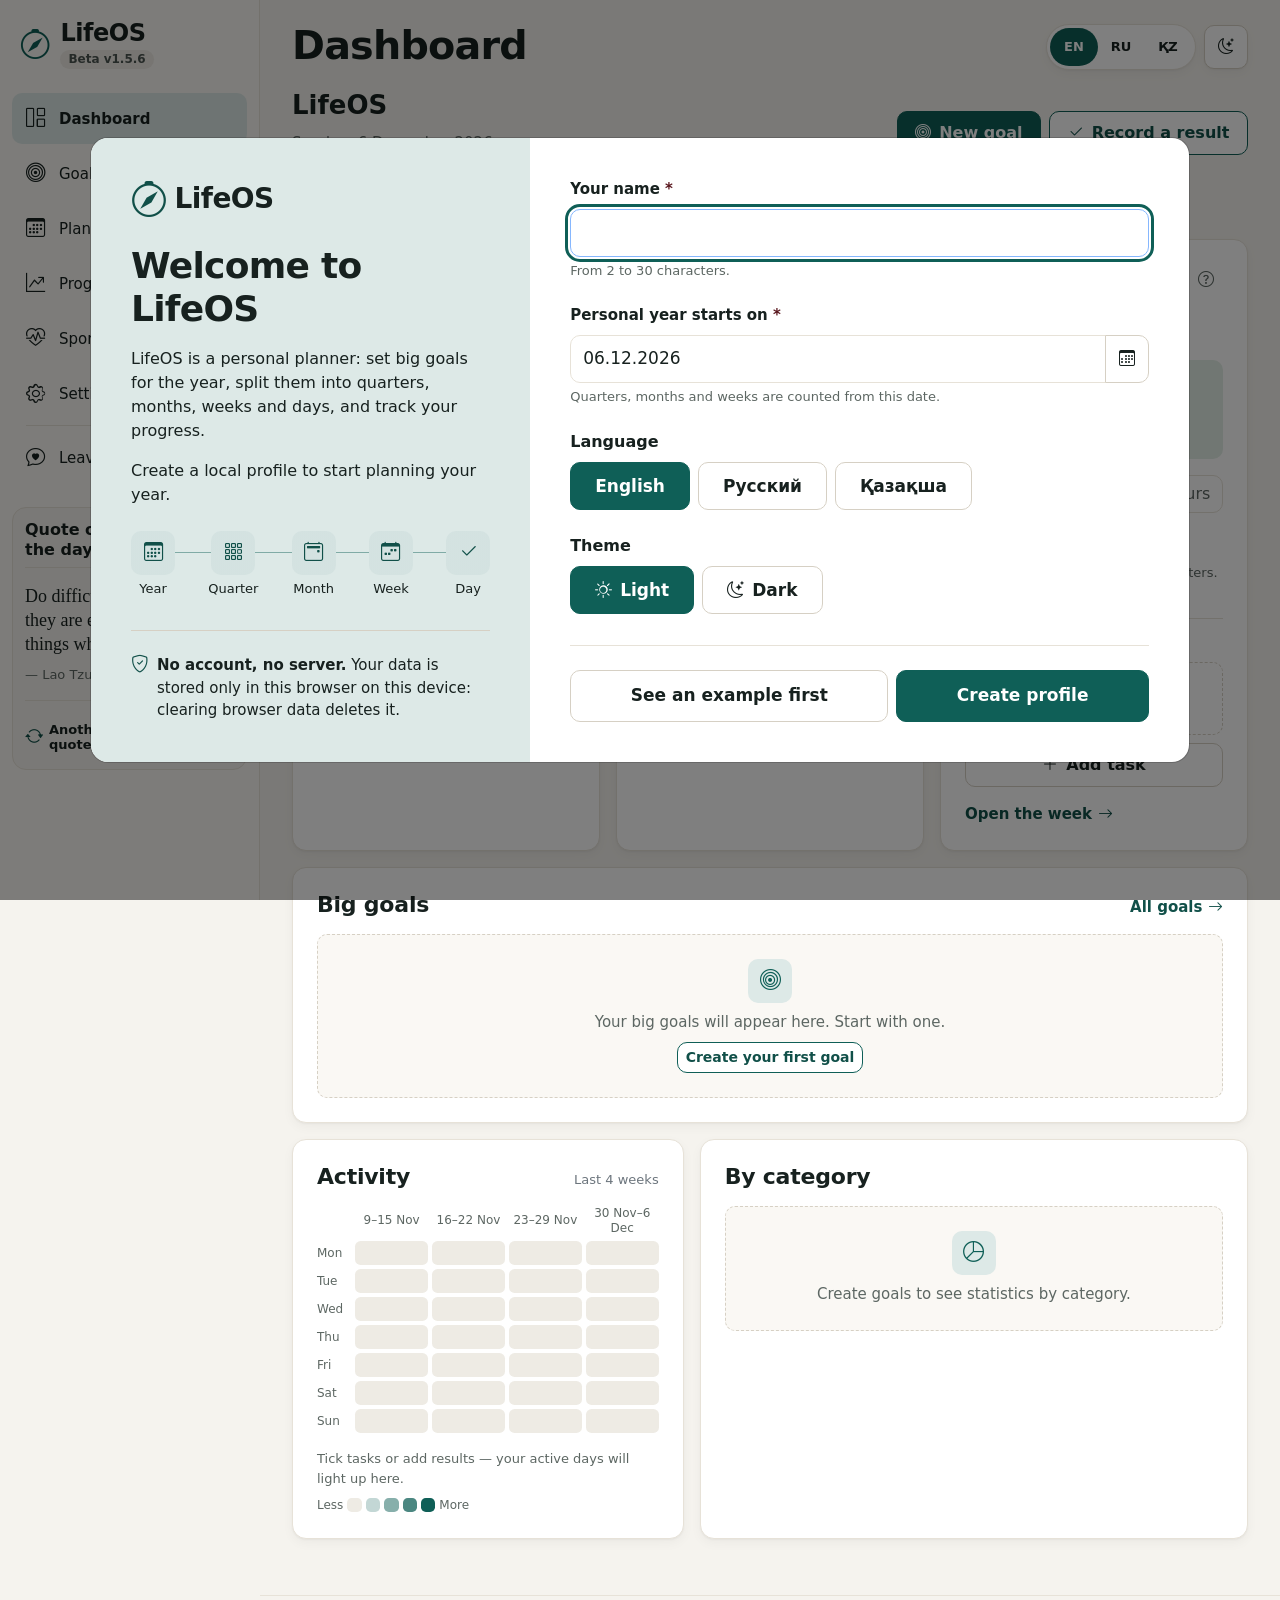
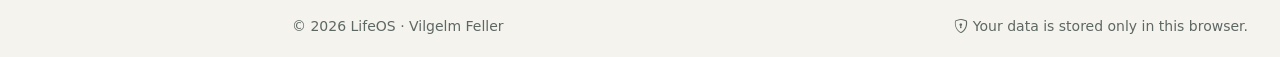
==== commit ce63f22c: "LifeOS Beta v1.5.6" ====
--- a/index.html
+++ b/index.html
@@ -7,11 +7,11 @@
   <meta name="description" content="LifeOS (Life Operating System): plan, track and improve your personal goals.">
 
   <!-- Libraries are local copies in vendor/ (the site also works without internet) -->
-  <link rel="stylesheet" href="./vendor/bootstrap/bootstrap.min.css?v=1.5.5">
-  <link rel="stylesheet" href="./vendor/bootstrap-icons/bootstrap-icons.min.css?v=1.5.5">
-  <link rel="stylesheet" href="./css/style.css?v=1.5.5">
+  <link rel="stylesheet" href="./vendor/bootstrap/bootstrap.min.css?v=1.5.6">
+  <link rel="stylesheet" href="./vendor/bootstrap-icons/bootstrap-icons.min.css?v=1.5.6">
+  <link rel="stylesheet" href="./css/style.css?v=1.5.6">
   <!-- App icons and the install manifest (manifest.json, images/icons/). Relative paths: the site lives in a subfolder on GitHub Pages. -->
-  <link rel="manifest" href="./manifest.json?v=1.5.5">
+  <link rel="manifest" href="./manifest.json?v=1.5.6">
   <link rel="icon" href="./images/icons/favicon.svg" type="image/svg+xml">
   <link rel="icon" href="./images/icons/favicon-32.png" type="image/png" sizes="32x32">
   <link rel="apple-touch-icon" href="./images/icons/apple-touch-icon.png">
@@ -19,21 +19,21 @@
   <meta name="theme-color" content="#111816" media="(prefers-color-scheme: dark)">
   <meta name="apple-mobile-web-app-title" content="LifeOS">
 
-  <script src="./vendor/jquery/jquery-3.7.1.min.js?v=1.5.5" defer></script>
-  <script src="./vendor/bootstrap/bootstrap.bundle.min.js?v=1.5.5" defer></script>
+  <script src="./vendor/jquery/jquery-3.7.1.min.js?v=1.5.6" defer></script>
+  <script src="./vendor/bootstrap/bootstrap.bundle.min.js?v=1.5.6" defer></script>
   <!-- Copies of data/*.json for file:// (no fetch there). Loaded before app.js. -->
-  <script src="./data/translations-fallback.js?v=1.5.5"></script>
-  <script src="./data/quotes-fallback.js?v=1.5.5"></script>
-  <script src="./data/changelog-fallback.js?v=1.5.5"></script> <!-- copy of changelog.json for file:// -->
-  <script src="./js/app.js?v=1.5.5"></script> <!-- no defer: sets the theme before the page is drawn -->
-  <script src="./js/quote-widget.js?v=1.5.5" defer></script> <!-- quote of the day in the side menu -->
-  <script src="./js/onboarding.js?v=1.5.5" defer></script> <!-- example data, first steps, tour, help tips -->
-  <script src="./js/whats-new.js?v=1.5.5" defer></script> <!-- the "What's new" window after an update -->
-  <script src="./js/feedback.js?v=1.5.5" defer></script> <!-- "Leave feedback": the window, the Dashboard invitation -->
-  <script src="./js/tasks.js?v=1.5.5" defer></script>
-  <script src="./js/goal-wizard.js?v=1.5.5" defer></script> <!-- the goal wizard for First steps → step 1 -->
-  <script src="./js/entry-form.js?v=1.5.5" defer></script> <!-- the "Quick result" dialog -->
-  <script src="./js/dashboard.js?v=1.5.5" defer></script>
+  <script src="./data/translations-fallback.js?v=1.5.6"></script>
+  <script src="./data/quotes-fallback.js?v=1.5.6"></script>
+  <script src="./data/changelog-fallback.js?v=1.5.6"></script> <!-- copy of changelog.json for file:// -->
+  <script src="./js/app.js?v=1.5.6"></script> <!-- no defer: sets the theme before the page is drawn -->
+  <script src="./js/quote-widget.js?v=1.5.6" defer></script> <!-- quote of the day in the side menu -->
+  <script src="./js/onboarding.js?v=1.5.6" defer></script> <!-- example data, first steps, tour, help tips -->
+  <script src="./js/whats-new.js?v=1.5.6" defer></script> <!-- the "What's new" window after an update -->
+  <script src="./js/feedback.js?v=1.5.6" defer></script> <!-- "Leave feedback": the window, the Dashboard invitation -->
+  <script src="./js/tasks.js?v=1.5.6" defer></script>
+  <script src="./js/goal-wizard.js?v=1.5.6" defer></script> <!-- the goal wizard for First steps → step 1 -->
+  <script src="./js/entry-form.js?v=1.5.6" defer></script> <!-- the "Quick result" dialog -->
+  <script src="./js/dashboard.js?v=1.5.6" defer></script>
 </head>
 <body>
   <a class="skip-link visually-hidden-focusable" href="#main-content" data-i18n="layout.skipToContent">Skip to content</a>
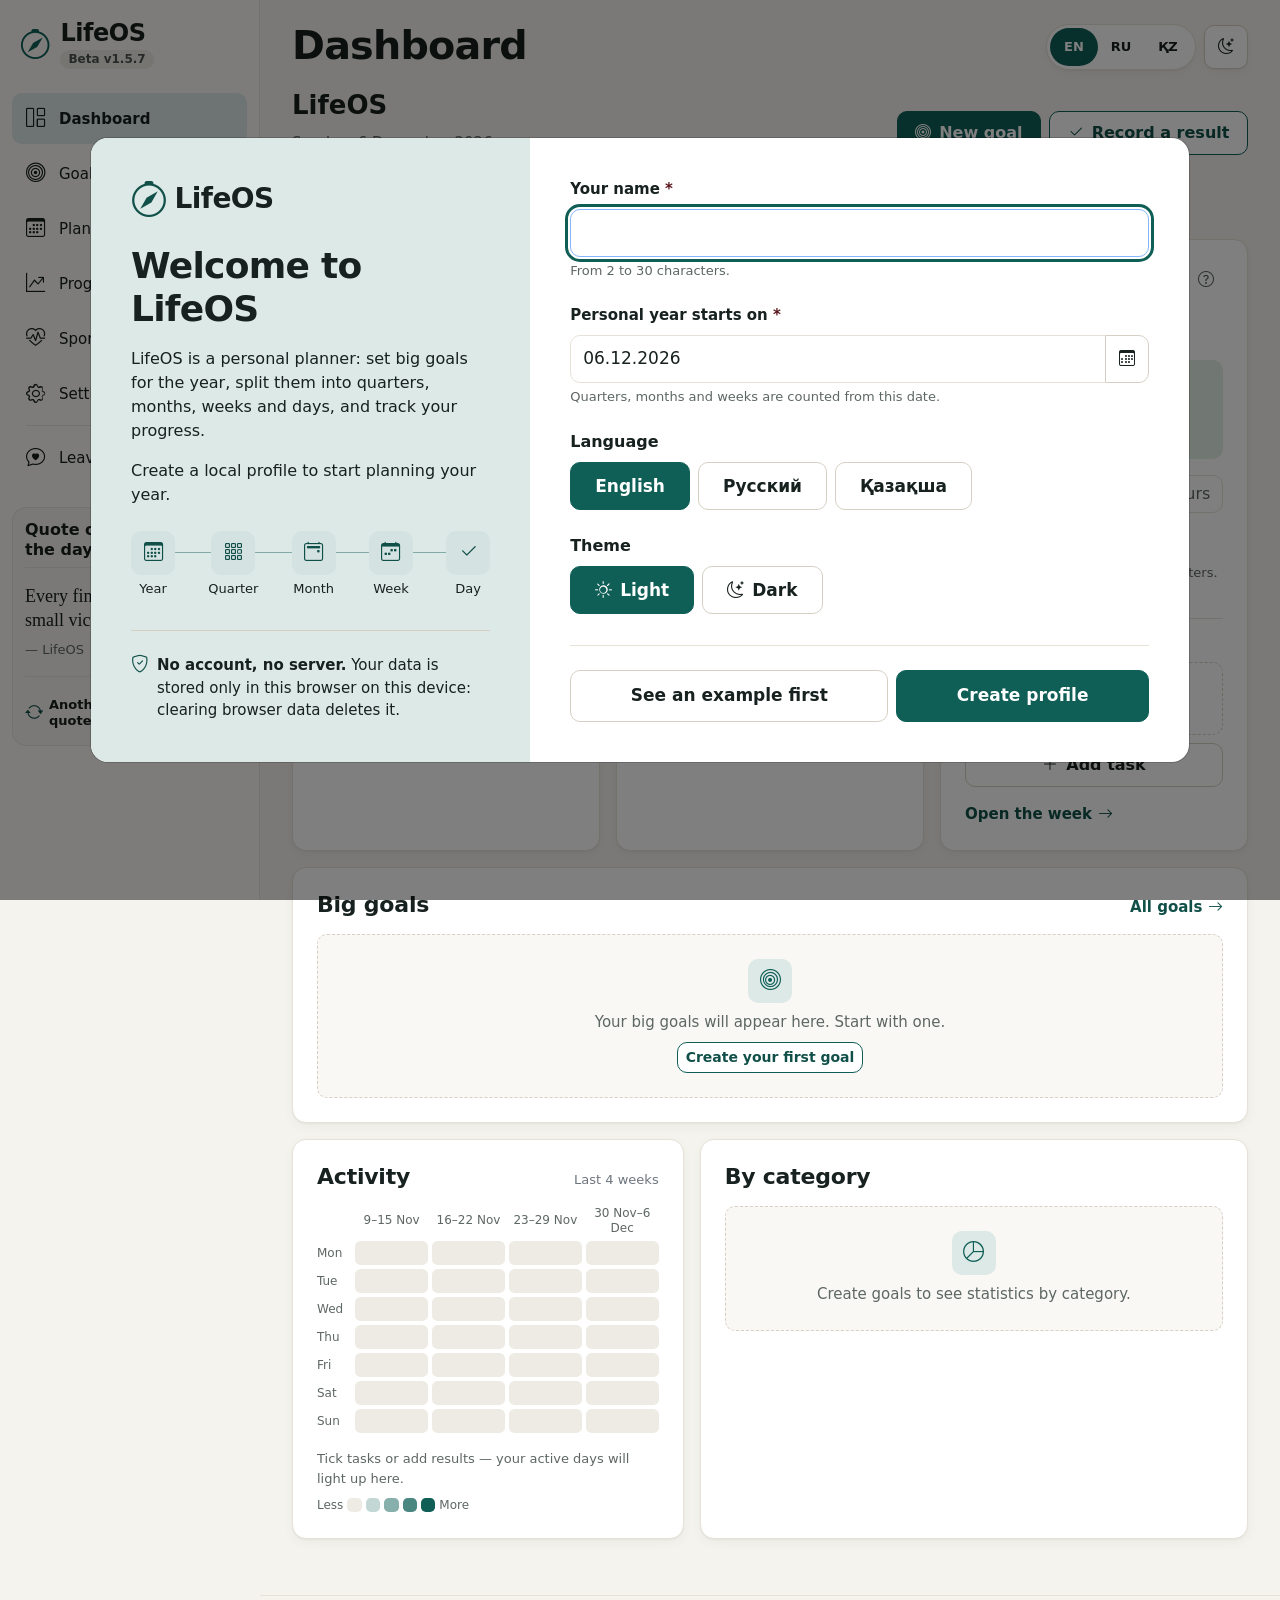
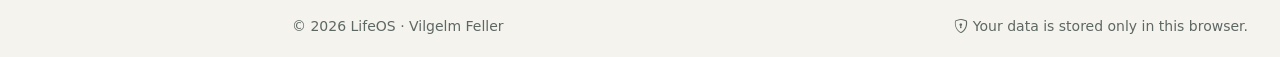
==== commit 49849228: "LifeOS Beta v1.5.7" ====
--- a/index.html
+++ b/index.html
@@ -7,11 +7,11 @@
   <meta name="description" content="LifeOS (Life Operating System): plan, track and improve your personal goals.">
 
   <!-- Libraries are local copies in vendor/ (the site also works without internet) -->
-  <link rel="stylesheet" href="./vendor/bootstrap/bootstrap.min.css?v=1.5.6">
-  <link rel="stylesheet" href="./vendor/bootstrap-icons/bootstrap-icons.min.css?v=1.5.6">
-  <link rel="stylesheet" href="./css/style.css?v=1.5.6">
+  <link rel="stylesheet" href="./vendor/bootstrap/bootstrap.min.css?v=1.5.7">
+  <link rel="stylesheet" href="./vendor/bootstrap-icons/bootstrap-icons.min.css?v=1.5.7">
+  <link rel="stylesheet" href="./css/style.css?v=1.5.7">
   <!-- App icons and the install manifest (manifest.json, images/icons/). Relative paths: the site lives in a subfolder on GitHub Pages. -->
-  <link rel="manifest" href="./manifest.json?v=1.5.6">
+  <link rel="manifest" href="./manifest.json?v=1.5.7">
   <link rel="icon" href="./images/icons/favicon.svg" type="image/svg+xml">
   <link rel="icon" href="./images/icons/favicon-32.png" type="image/png" sizes="32x32">
   <link rel="apple-touch-icon" href="./images/icons/apple-touch-icon.png">
@@ -19,21 +19,21 @@
   <meta name="theme-color" content="#111816" media="(prefers-color-scheme: dark)">
   <meta name="apple-mobile-web-app-title" content="LifeOS">
 
-  <script src="./vendor/jquery/jquery-3.7.1.min.js?v=1.5.6" defer></script>
-  <script src="./vendor/bootstrap/bootstrap.bundle.min.js?v=1.5.6" defer></script>
+  <script src="./vendor/jquery/jquery-3.7.1.min.js?v=1.5.7" defer></script>
+  <script src="./vendor/bootstrap/bootstrap.bundle.min.js?v=1.5.7" defer></script>
   <!-- Copies of data/*.json for file:// (no fetch there). Loaded before app.js. -->
-  <script src="./data/translations-fallback.js?v=1.5.6"></script>
-  <script src="./data/quotes-fallback.js?v=1.5.6"></script>
-  <script src="./data/changelog-fallback.js?v=1.5.6"></script> <!-- copy of changelog.json for file:// -->
-  <script src="./js/app.js?v=1.5.6"></script> <!-- no defer: sets the theme before the page is drawn -->
-  <script src="./js/quote-widget.js?v=1.5.6" defer></script> <!-- quote of the day in the side menu -->
-  <script src="./js/onboarding.js?v=1.5.6" defer></script> <!-- example data, first steps, tour, help tips -->
-  <script src="./js/whats-new.js?v=1.5.6" defer></script> <!-- the "What's new" window after an update -->
-  <script src="./js/feedback.js?v=1.5.6" defer></script> <!-- "Leave feedback": the window, the Dashboard invitation -->
-  <script src="./js/tasks.js?v=1.5.6" defer></script>
-  <script src="./js/goal-wizard.js?v=1.5.6" defer></script> <!-- the goal wizard for First steps → step 1 -->
-  <script src="./js/entry-form.js?v=1.5.6" defer></script> <!-- the "Quick result" dialog -->
-  <script src="./js/dashboard.js?v=1.5.6" defer></script>
+  <script src="./data/translations-fallback.js?v=1.5.7"></script>
+  <script src="./data/quotes-fallback.js?v=1.5.7"></script>
+  <script src="./data/changelog-fallback.js?v=1.5.7"></script> <!-- copy of changelog.json for file:// -->
+  <script src="./js/app.js?v=1.5.7"></script> <!-- no defer: sets the theme before the page is drawn -->
+  <script src="./js/quote-widget.js?v=1.5.7" defer></script> <!-- quote of the day in the side menu -->
+  <script src="./js/onboarding.js?v=1.5.7" defer></script> <!-- example data, first steps, tour, help tips -->
+  <script src="./js/whats-new.js?v=1.5.7" defer></script> <!-- the "What's new" window after an update -->
+  <script src="./js/feedback.js?v=1.5.7" defer></script> <!-- "Leave feedback": the window, the Dashboard invitation -->
+  <script src="./js/tasks.js?v=1.5.7" defer></script>
+  <script src="./js/goal-wizard.js?v=1.5.7" defer></script> <!-- the goal wizard for First steps → step 1 -->
+  <script src="./js/entry-form.js?v=1.5.7" defer></script> <!-- the "Quick result" dialog -->
+  <script src="./js/dashboard.js?v=1.5.7" defer></script>
 </head>
 <body>
   <a class="skip-link visually-hidden-focusable" href="#main-content" data-i18n="layout.skipToContent">Skip to content</a>
--- a/css/style.css
+++ b/css/style.css
@@ -4601,6 +4601,217 @@
   min-height: 2.75rem;
 }
 
+/* ---------- A goal with a book list = a reading diary (docs/design/reading-diary.png) ----------
+   "Log reading" | "Reading history" side by side, the related tasks on a row of their own. */
+@media (min-width: 992px) {
+  .is-reading .gd-row-main {
+    grid-template-columns: repeat(2, minmax(0, 1fr));
+  }
+}
+
+/* The fields speak through their placeholders: the labels stay for screen readers only */
+#entry-form.is-reading label[for="entry-date"],
+#quick-entry-form.is-reading label[for="quick-entry-date"] {
+  position: absolute;
+  width: 1px;
+  height: 1px;
+  overflow: hidden;
+  clip: rect(0, 0, 0, 0);
+  white-space: nowrap;
+}
+
+/* The book and its progress: "40 of 158 pages" with a thin bar */
+.entry-book-row {
+  display: flex;
+  flex-wrap: wrap;
+  align-items: center;
+  gap: var(--space-2) var(--space-3);
+}
+
+.entry-book-row .form-select {
+  flex: 1 1 16rem;
+  min-width: 0;
+}
+
+.entry-book-progress {
+  display: grid;
+  flex: 0 1 12rem;
+  gap: 0.4rem;
+  color: var(--lifeos-text);
+  font-size: 0.875rem; /* 14px: readable next to the book */
+  font-weight: 600;
+  font-variant-numeric: tabular-nums;
+}
+
+.entry-book-bar {
+  height: 6px;
+  --bs-progress-bar-bg: var(--lifeos-primary);
+}
+
+/* "Pages read" / "Stopped at page": 15px, semi-bold, 44px high. Long words wrap on a phone, the text
+   does not get smaller. */
+.is-reading .gd-switch .btn {
+  display: flex;
+  align-items: center;
+  justify-content: center;
+  min-height: 44px;
+  padding: var(--space-1) var(--space-2);
+  font-size: var(--fs-body);
+  font-weight: 600;
+  line-height: 1.2;
+  white-space: normal;
+}
+
+/* "Save the entry": a usual button, without the "+" of "Add entry" */
+@media (min-width: 576px) {
+  #entry-form.is-reading .gd-entry-actions {
+    display: flex;
+    flex-wrap: wrap;
+    gap: var(--space-2);
+  }
+
+  #entry-form.is-reading .gd-entry-actions .btn {
+    width: auto !important; /* the shared button has w-100 */
+    padding-inline: var(--space-4);
+  }
+}
+
+#entry-form.is-reading .gd-submit .bi-plus-lg {
+  display: none;
+}
+
+@media (max-width: 575.98px) {
+  .entry-book-progress {
+    flex-basis: 100%;
+  }
+}
+
+/* The live line "40 → 60 of 158 pages" (a finished book: the success tone) */
+.entry-book-preview {
+  margin: 0;
+  padding: var(--space-2) var(--space-3);
+  border-radius: var(--radius-sm);
+  background-color: var(--lifeos-primary-soft);
+  color: var(--lifeos-primary-text);
+  font-weight: 700;
+  font-variant-numeric: tabular-nums;
+}
+
+.entry-book-preview.is-finish {
+  background-color: var(--tone-success-bg);
+  color: var(--tone-success-fg);
+}
+
+[data-entry-field="bookpreview"] .field-error {
+  margin-top: 0;
+}
+
+.entry-memo {
+  min-height: 4.5rem;
+  resize: vertical;
+}
+
+/* "Reading history": [date] the book, under it "+20 pages" and the memo; ✎ 🗑 on the right */
+.gd-history.is-reading li {
+  grid-template-columns: auto minmax(0, 1fr) auto;
+  align-items: start;
+}
+
+.gd-history-day {
+  padding: 0.2rem 0.55rem;
+  border-radius: var(--radius-sm);
+  background-color: var(--tone-neutral-bg);
+  color: var(--tone-neutral-fg);
+  font-size: var(--fs-small);
+  font-weight: 600;
+  font-variant-numeric: tabular-nums;
+  white-space: nowrap;
+}
+
+.gd-history.is-reading .gd-history-main {
+  display: flex;
+  flex-direction: column;
+  gap: 0.3rem;
+}
+
+.gd-history-book-title {
+  overflow-wrap: anywhere;
+}
+
+.gd-history-badges {
+  display: flex;
+  flex-wrap: wrap;
+  gap: var(--space-1);
+}
+
+.gd-history-added {
+  align-self: center;
+  color: var(--lifeos-text-muted);
+  font-size: var(--fs-small);
+  font-variant-numeric: tabular-nums;
+}
+
+.gd-history.is-reading .gd-history-note {
+  color: var(--lifeos-text-muted);
+  font-size: var(--fs-small);
+}
+
+/* Phone: the date and the buttons on top, the book and its badges under them (nothing overlaps) */
+@media (max-width: 767.98px) {
+  .gd-history.is-reading li {
+    grid-template-areas: "day actions" "main main";
+    grid-template-columns: minmax(0, 1fr) auto;
+    row-gap: var(--space-1);
+  }
+
+  .gd-history.is-reading .gd-history-day {
+    grid-area: day;
+    justify-self: start;
+    align-self: center;
+  }
+
+  .gd-history.is-reading .gd-history-main {
+    grid-area: main;
+  }
+
+  .gd-history.is-reading li > .gd-history-actions {
+    grid-area: actions;
+  }
+}
+
+/* Related tasks of a reading goal: checkbox, title, the date with a calendar icon, ⋯ */
+.task-item-menu {
+  flex-wrap: nowrap;
+}
+
+.task-item-menu .task-date {
+  display: inline-flex;
+  align-items: center;
+  gap: 0.4rem;
+  font-size: var(--fs-small);
+}
+
+.task-item-menu .dropdown-item {
+  display: flex;
+  align-items: center;
+}
+
+/* Phone: the date goes under the title, so the title keeps the width */
+@media (max-width: 575.98px) {
+  .task-item-menu {
+    display: grid;
+    grid-template-columns: auto minmax(0, 1fr) auto;
+    grid-template-areas: "box title menu" "box date menu";
+    column-gap: 0.65rem;
+    row-gap: 0.1rem;
+  }
+
+  .task-item-menu .form-check-input { grid-area: box; }
+  .task-item-menu .task-title { grid-area: title; }
+  .task-item-menu .task-date { grid-area: date; }
+  .task-item-menu .dropdown { grid-area: menu; }
+}
+
 /* History: date + note | +200 000 ₸ | delete */
 .gd-history {
   margin: 0;
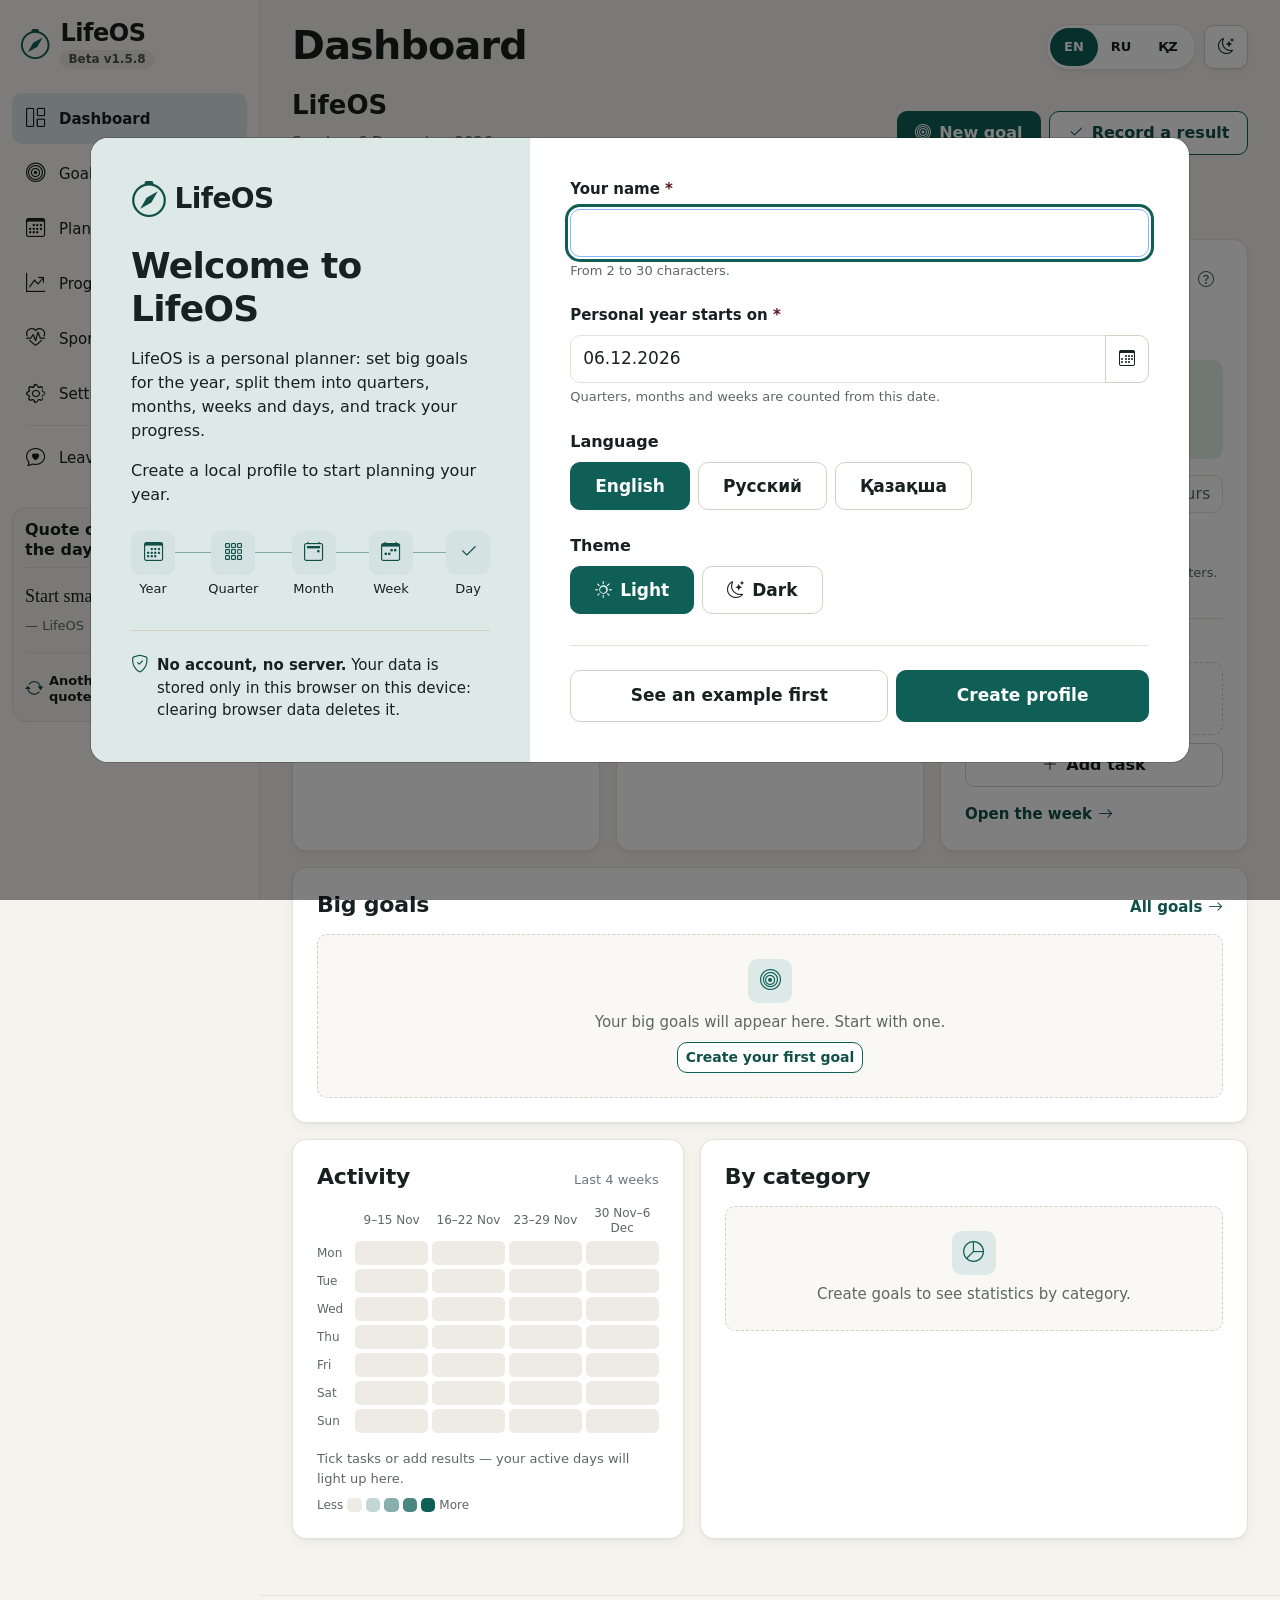
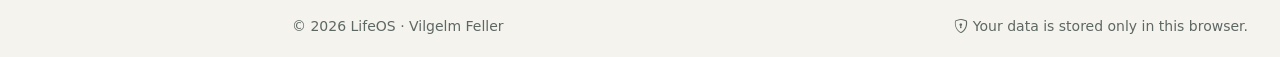
==== commit 643130a9: "LifeOS Beta v1.5.8" ====
--- a/index.html
+++ b/index.html
@@ -7,11 +7,11 @@
   <meta name="description" content="LifeOS (Life Operating System): plan, track and improve your personal goals.">
 
   <!-- Libraries are local copies in vendor/ (the site also works without internet) -->
-  <link rel="stylesheet" href="./vendor/bootstrap/bootstrap.min.css?v=1.5.7">
-  <link rel="stylesheet" href="./vendor/bootstrap-icons/bootstrap-icons.min.css?v=1.5.7">
-  <link rel="stylesheet" href="./css/style.css?v=1.5.7">
+  <link rel="stylesheet" href="./vendor/bootstrap/bootstrap.min.css?v=1.5.8">
+  <link rel="stylesheet" href="./vendor/bootstrap-icons/bootstrap-icons.min.css?v=1.5.8">
+  <link rel="stylesheet" href="./css/style.css?v=1.5.8">
   <!-- App icons and the install manifest (manifest.json, images/icons/). Relative paths: the site lives in a subfolder on GitHub Pages. -->
-  <link rel="manifest" href="./manifest.json?v=1.5.7">
+  <link rel="manifest" href="./manifest.json?v=1.5.8">
   <link rel="icon" href="./images/icons/favicon.svg" type="image/svg+xml">
   <link rel="icon" href="./images/icons/favicon-32.png" type="image/png" sizes="32x32">
   <link rel="apple-touch-icon" href="./images/icons/apple-touch-icon.png">
@@ -19,21 +19,21 @@
   <meta name="theme-color" content="#111816" media="(prefers-color-scheme: dark)">
   <meta name="apple-mobile-web-app-title" content="LifeOS">
 
-  <script src="./vendor/jquery/jquery-3.7.1.min.js?v=1.5.7" defer></script>
-  <script src="./vendor/bootstrap/bootstrap.bundle.min.js?v=1.5.7" defer></script>
+  <script src="./vendor/jquery/jquery-3.7.1.min.js?v=1.5.8" defer></script>
+  <script src="./vendor/bootstrap/bootstrap.bundle.min.js?v=1.5.8" defer></script>
   <!-- Copies of data/*.json for file:// (no fetch there). Loaded before app.js. -->
-  <script src="./data/translations-fallback.js?v=1.5.7"></script>
-  <script src="./data/quotes-fallback.js?v=1.5.7"></script>
-  <script src="./data/changelog-fallback.js?v=1.5.7"></script> <!-- copy of changelog.json for file:// -->
-  <script src="./js/app.js?v=1.5.7"></script> <!-- no defer: sets the theme before the page is drawn -->
-  <script src="./js/quote-widget.js?v=1.5.7" defer></script> <!-- quote of the day in the side menu -->
-  <script src="./js/onboarding.js?v=1.5.7" defer></script> <!-- example data, first steps, tour, help tips -->
-  <script src="./js/whats-new.js?v=1.5.7" defer></script> <!-- the "What's new" window after an update -->
-  <script src="./js/feedback.js?v=1.5.7" defer></script> <!-- "Leave feedback": the window, the Dashboard invitation -->
-  <script src="./js/tasks.js?v=1.5.7" defer></script>
-  <script src="./js/goal-wizard.js?v=1.5.7" defer></script> <!-- the goal wizard for First steps → step 1 -->
-  <script src="./js/entry-form.js?v=1.5.7" defer></script> <!-- the "Quick result" dialog -->
-  <script src="./js/dashboard.js?v=1.5.7" defer></script>
+  <script src="./data/translations-fallback.js?v=1.5.8"></script>
+  <script src="./data/quotes-fallback.js?v=1.5.8"></script>
+  <script src="./data/changelog-fallback.js?v=1.5.8"></script> <!-- copy of changelog.json for file:// -->
+  <script src="./js/app.js?v=1.5.8"></script> <!-- no defer: sets the theme before the page is drawn -->
+  <script src="./js/quote-widget.js?v=1.5.8" defer></script> <!-- quote of the day in the side menu -->
+  <script src="./js/onboarding.js?v=1.5.8" defer></script> <!-- example data, first steps, tour, help tips -->
+  <script src="./js/whats-new.js?v=1.5.8" defer></script> <!-- the "What's new" window after an update -->
+  <script src="./js/feedback.js?v=1.5.8" defer></script> <!-- "Leave feedback": the window, the Dashboard invitation -->
+  <script src="./js/tasks.js?v=1.5.8" defer></script>
+  <script src="./js/goal-wizard.js?v=1.5.8" defer></script> <!-- the goal wizard for First steps → step 1 -->
+  <script src="./js/entry-form.js?v=1.5.8" defer></script> <!-- the "Quick result" dialog -->
+  <script src="./js/dashboard.js?v=1.5.8" defer></script>
 </head>
 <body>
   <a class="skip-link visually-hidden-focusable" href="#main-content" data-i18n="layout.skipToContent">Skip to content</a>
--- a/css/style.css
+++ b/css/style.css
@@ -351,6 +351,10 @@
   --bs-btn-active-bg: var(--lifeos-primary-hover);
   --bs-btn-active-border-color: var(--lifeos-primary-hover);
   --bs-btn-active-color: var(--lifeos-on-primary);
+  /* Disabled: the same green, paler (Bootstrap would show its own blue) */
+  --bs-btn-disabled-bg: var(--lifeos-primary);
+  --bs-btn-disabled-border-color: var(--lifeos-primary);
+  --bs-btn-disabled-color: var(--lifeos-on-primary);
   font-weight: 600;
 }
 
@@ -8096,12 +8100,24 @@
   margin-bottom: var(--space-3);
 }
 
-/* "Read 4 of 13" · "Pages in all: 1 280" · "Pace: ~25 pages a day" */
+/* The head: "My books" | "Read 0 of 14" · "Pages in all: 0" | "+ Add a book" (docs/design/bookshelf.png) */
+.books-head {
+  display: flex;
+  flex-wrap: wrap;
+  align-items: center;
+  gap: var(--space-2) var(--space-4);
+  margin-bottom: var(--space-3);
+}
+
+.books-head .panel-title {
+  margin: 0 auto 0 0;
+}
+
 .books-stats {
   display: flex;
   flex-wrap: wrap;
-  gap: var(--space-2) var(--space-4);
-  margin: 0 0 var(--space-3);
+  align-items: center;
+  margin: 0;
   padding: 0;
   list-style: none;
   font-weight: 600;
@@ -8113,13 +8129,19 @@
   gap: var(--space-2);
 }
 
+.books-stats li + li {
+  margin-left: var(--space-3);
+  padding-left: var(--space-3);
+  border-left: 1px solid var(--lifeos-border-strong);
+}
+
 .books-stats .bi {
   color: var(--lifeos-primary-text);
   font-size: 1.1rem;
 }
 
 .books-filter {
-  margin-bottom: var(--space-3);
+  margin-bottom: var(--space-4);
 }
 
 .books-filter .segmented-btn {
@@ -8133,86 +8155,261 @@
   color: inherit;
 }
 
-/* Cards: one column on a phone, then as many ~18rem columns as fit */
+/* The shelf: covers ~190px wide (7 in a row on 1920), 4 on a tablet, 2 on a phone */
 .books-list {
   display: grid;
-  grid-template-columns: repeat(auto-fill, minmax(min(100%, 18rem), 1fr));
-  gap: var(--space-3);
-  margin: 0;
-  padding: 0;
+  grid-template-columns: repeat(auto-fill, minmax(180px, 1fr)); /* 7 in a row on 1920, no empty strip */
+  gap: var(--space-4) var(--space-3);
+  margin: 0;
+  padding: 0 0 6px; /* room for the stack of pages under the last row */
   list-style: none;
 }
 
+@media (max-width: 991.98px) {
+  .books-list {
+    grid-template-columns: repeat(4, minmax(0, 1fr));
+  }
+}
+
+@media (max-width: 575.98px) {
+  .books-list {
+    grid-template-columns: repeat(2, minmax(0, 1fr));
+  }
+}
+
+/* A cover (2:3): a coloured spine on the left, a stack of pages under it. The colours by status:
+   reading — the accent; finished — green; want to read — neutral. */
 .book-card {
+  --book-spine: var(--lifeos-border-strong);
+  --book-bar: var(--lifeos-border-strong);
+  position: relative;
+  aspect-ratio: 2 / 3;
+  border: 1px solid var(--lifeos-border);
+  border-radius: 4px var(--radius-sm) var(--radius-sm) 4px;
+  background-color: var(--lifeos-surface);
+  box-shadow:
+    0 3px 0 -1px var(--lifeos-surface), 0 3px 0 0 var(--lifeos-border),
+    0 6px 0 -2px var(--lifeos-surface), 0 6px 0 -1px var(--lifeos-border),
+    0 8px 16px -8px rgb(0 0 0 / 0.18);
+  transition: transform 0.15s ease, box-shadow 0.15s ease, outline-color 0.3s ease;
+}
+
+.book-card::before {
+  content: "";
+  position: absolute;
+  inset: -1px auto -1px -1px;
+  width: 9px;
+  border-radius: 4px 0 0 4px;
+  background-color: var(--book-spine);
+  pointer-events: none;
+}
+
+.book-card[data-status="reading"] {
+  --book-spine: var(--lifeos-primary);
+  --book-bar: var(--lifeos-primary);
+}
+
+.book-card[data-status="done"] {
+  --book-spine: var(--tone-success-fg);
+  --book-bar: var(--tone-success-fg);
+}
+
+.book-card:hover {
+  transform: translateY(-2px);
+}
+
+/* The whole cover is a button: title (4 lines max), author, then at the bottom the status and the pages */
+.book-card-main {
+  display: flex;
+  flex-direction: column;
+  gap: var(--space-1);
+  width: 100%;
+  height: 100%;
+  padding: var(--space-3) var(--space-3) var(--space-3) calc(9px + var(--space-3));
+  border: 0;
+  border-radius: inherit;
+  background: none;
+  color: var(--lifeos-text);
+  text-align: left;
+  cursor: pointer;
+  overflow: hidden;
+}
+
+.book-card-main:focus-visible {
+  outline: 3px solid var(--lifeos-focus, var(--lifeos-primary));
+  outline-offset: 2px;
+}
+
+.book-card-title {
+  display: -webkit-box;
+  padding-right: 1.75rem; /* the ⋯ button */
+  overflow: hidden;
+  font-size: var(--fs-card);
+  font-weight: 700;
+  line-height: 1.25;
+  overflow-wrap: break-word; /* a word breaks only if it does not fit at all */
+  hyphens: auto; /* "Оско-лков", not "Осколко/в" (the page language is set on <html>) */
+  -webkit-box-orient: vertical;
+  -webkit-line-clamp: 4;
+  line-clamp: 4;
+}
+
+.book-card-author {
+  overflow: hidden;
+  color: var(--lifeos-text-muted);
+  font-size: var(--fs-small);
+  text-overflow: ellipsis;
+  white-space: nowrap;
+}
+
+.book-card-foot {
   display: grid;
   gap: var(--space-2);
+  margin-top: auto;
+}
+
+.book-card-foot .badge-status {
+  justify-self: start;
+  max-width: 100%;
+  overflow: hidden;
+  text-overflow: ellipsis;
+  white-space: nowrap;
+}
+
+.book-card-bar {
+  display: block;
+  height: 4px;
+  overflow: hidden;
+  border-radius: var(--radius-pill);
+  background-color: var(--lifeos-border);
+}
+
+.book-card-bar > span {
+  display: block;
+  height: 100%;
+  border-radius: inherit;
+  background-color: var(--book-bar);
+}
+
+.book-card-pages,
+.book-card-date {
+  color: var(--lifeos-text-muted);
+  font-size: var(--fs-small);
+  font-variant-numeric: tabular-nums;
+}
+
+.book-card-date {
+  margin-top: calc(-1 * var(--space-1));
+}
+
+/* ⋯ on the top right, over the cover */
+.book-card-menu {
+  position: absolute;
+  top: var(--space-1);
+  right: var(--space-1);
+}
+
+.book-card-menu .btn-icon {
+  min-width: 2.25rem;
+  min-height: 2.25rem;
+}
+
+/* A finished cover pressed: it lights up (it cannot get pages) */
+.book-card.is-flash {
+  outline: 3px solid var(--tone-success-fg);
+  outline-offset: 3px;
+}
+
+/* An empty shelf: a dashed cover "+ Add your first book" */
+.book-card.is-placeholder {
+  border: 2px dashed var(--lifeos-border-strong);
+  background-color: transparent;
+  box-shadow: none;
+}
+
+.book-card.is-placeholder::before {
+  display: none;
+}
+
+.book-card.is-placeholder .book-card-main {
+  align-items: center;
+  justify-content: center;
   padding: var(--space-3);
-  border: 1px solid var(--lifeos-border);
-  border-radius: var(--radius);
-  background-color: var(--lifeos-surface);
-}
-
-/* [icon] [title, author] [⋯]; the status badge under the title (a long title keeps the whole width) */
-.book-card-top {
-  display: grid;
-  grid-template-columns: auto minmax(0, 1fr) auto;
-  align-items: start;
-  gap: var(--space-1) var(--space-2);
-}
-
-.book-card-icon {
-  display: grid;
-  place-items: center;
-  width: 2.25rem;
-  height: 2.25rem;
-  border-radius: var(--radius-sm);
-  background-color: var(--lifeos-primary-soft);
   color: var(--lifeos-primary-text);
-}
-
-.book-card-title {
-  margin: 0;
-  font-size: var(--fs-card);
   font-weight: 700;
-  overflow-wrap: anywhere;
-}
-
-.book-card-author {
-  margin: 0.1rem 0 0;
-  color: var(--lifeos-text-muted);
-  font-size: var(--fs-small);
-  overflow-wrap: anywhere;
-}
-
-.book-card .badge-status {
-  grid-row: 2;
-  grid-column: 2;
-  justify-self: start;
-  white-space: nowrap;
-}
-
-.book-card-menu .btn-icon {
-  margin: -0.25rem -0.4rem 0 0;
-}
-
-.book-card-progress {
-  display: grid;
-  gap: var(--space-1);
-}
-
-.book-card-progress .progress {
-  height: 0.5rem;
-  background-color: var(--lifeos-border);
-}
-
-.book-card-progress .progress-bar {
-  background-color: var(--lifeos-primary);
-}
-
-.book-card-pages {
-  margin: 0;
-  color: var(--lifeos-text-muted);
-  font-size: var(--fs-small);
+  text-align: center;
+}
+
+.book-card.is-placeholder .bi {
+  font-size: 1.75rem;
+}
+
+.books-more {
+  margin-top: var(--space-3);
+}
+
+/* Tablet and phone: the covers are narrow (~150px), so the ⋯ gets its own row on top and the title
+   keeps the whole width of the cover (a word is not cut in the middle) */
+@media (max-width: 991.98px) {
+  .book-card-main {
+    padding: 2.5rem var(--space-2) var(--space-3) calc(9px + var(--space-3));
+  }
+
+  .book-card-title {
+    padding-right: 0;
+    font-size: var(--fs-body);
+  }
+}
+
+/* Phone: the numbers under the title, "+ Add a book" full width, lower covers, ⋯ 44px */
+@media (max-width: 575.98px) {
+  .books-head .panel-title {
+    flex-basis: 100%;
+  }
+
+  .books-head .btn {
+    width: 100%;
+  }
+
+  .books-stats {
+    gap: var(--space-1) var(--space-3);
+  }
+
+  .books-stats li + li {
+    margin-left: 0;
+    padding-left: 0;
+    border-left: 0;
+  }
+
+  .book-card {
+    aspect-ratio: auto;
+    min-height: 200px;
+  }
+
+  .book-card-title {
+    -webkit-line-clamp: 3;
+    line-clamp: 3;
+  }
+
+  .book-card-menu {
+    top: 0;
+    right: 0;
+  }
+
+  .book-card-menu .btn-icon {
+    min-width: 44px;
+    min-height: 44px;
+  }
+
+  .books-more {
+    width: 100%;
+  }
+}
+
+@media (prefers-reduced-motion: reduce) {
+  .book-card:hover {
+    transform: none;
+  }
 }
 
 /* Dashboard goal card: "Reading now: «…» — 120/320" */
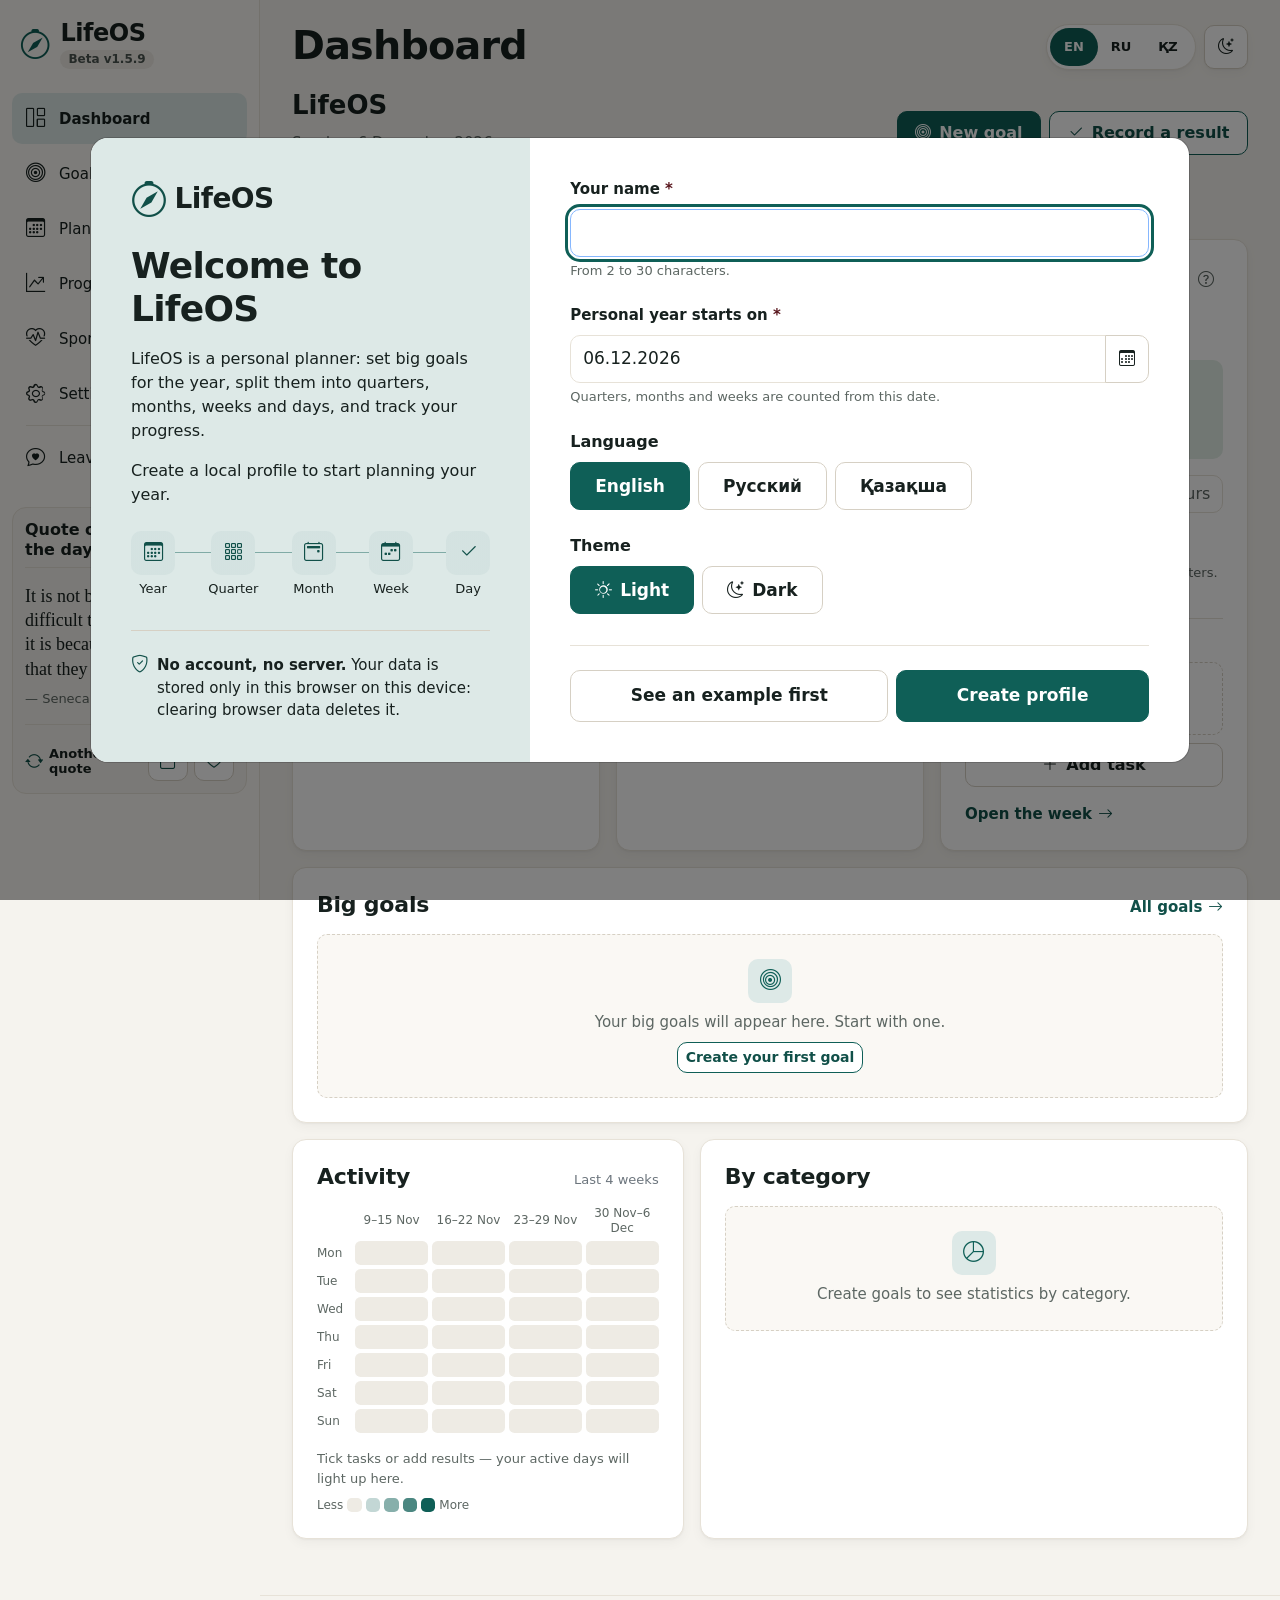
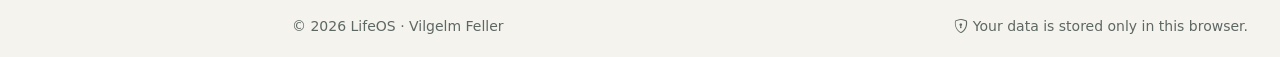
==== commit 034357b2: "LifeOS Beta v1.5.9" ====
--- a/index.html
+++ b/index.html
@@ -7,11 +7,11 @@
   <meta name="description" content="LifeOS (Life Operating System): plan, track and improve your personal goals.">
 
   <!-- Libraries are local copies in vendor/ (the site also works without internet) -->
-  <link rel="stylesheet" href="./vendor/bootstrap/bootstrap.min.css?v=1.5.8">
-  <link rel="stylesheet" href="./vendor/bootstrap-icons/bootstrap-icons.min.css?v=1.5.8">
-  <link rel="stylesheet" href="./css/style.css?v=1.5.8">
+  <link rel="stylesheet" href="./vendor/bootstrap/bootstrap.min.css?v=1.5.9">
+  <link rel="stylesheet" href="./vendor/bootstrap-icons/bootstrap-icons.min.css?v=1.5.9">
+  <link rel="stylesheet" href="./css/style.css?v=1.5.9">
   <!-- App icons and the install manifest (manifest.json, images/icons/). Relative paths: the site lives in a subfolder on GitHub Pages. -->
-  <link rel="manifest" href="./manifest.json?v=1.5.8">
+  <link rel="manifest" href="./manifest.json?v=1.5.9">
   <link rel="icon" href="./images/icons/favicon.svg" type="image/svg+xml">
   <link rel="icon" href="./images/icons/favicon-32.png" type="image/png" sizes="32x32">
   <link rel="apple-touch-icon" href="./images/icons/apple-touch-icon.png">
@@ -19,21 +19,21 @@
   <meta name="theme-color" content="#111816" media="(prefers-color-scheme: dark)">
   <meta name="apple-mobile-web-app-title" content="LifeOS">
 
-  <script src="./vendor/jquery/jquery-3.7.1.min.js?v=1.5.8" defer></script>
-  <script src="./vendor/bootstrap/bootstrap.bundle.min.js?v=1.5.8" defer></script>
+  <script src="./vendor/jquery/jquery-3.7.1.min.js?v=1.5.9" defer></script>
+  <script src="./vendor/bootstrap/bootstrap.bundle.min.js?v=1.5.9" defer></script>
   <!-- Copies of data/*.json for file:// (no fetch there). Loaded before app.js. -->
-  <script src="./data/translations-fallback.js?v=1.5.8"></script>
-  <script src="./data/quotes-fallback.js?v=1.5.8"></script>
-  <script src="./data/changelog-fallback.js?v=1.5.8"></script> <!-- copy of changelog.json for file:// -->
-  <script src="./js/app.js?v=1.5.8"></script> <!-- no defer: sets the theme before the page is drawn -->
-  <script src="./js/quote-widget.js?v=1.5.8" defer></script> <!-- quote of the day in the side menu -->
-  <script src="./js/onboarding.js?v=1.5.8" defer></script> <!-- example data, first steps, tour, help tips -->
-  <script src="./js/whats-new.js?v=1.5.8" defer></script> <!-- the "What's new" window after an update -->
-  <script src="./js/feedback.js?v=1.5.8" defer></script> <!-- "Leave feedback": the window, the Dashboard invitation -->
-  <script src="./js/tasks.js?v=1.5.8" defer></script>
-  <script src="./js/goal-wizard.js?v=1.5.8" defer></script> <!-- the goal wizard for First steps → step 1 -->
-  <script src="./js/entry-form.js?v=1.5.8" defer></script> <!-- the "Quick result" dialog -->
-  <script src="./js/dashboard.js?v=1.5.8" defer></script>
+  <script src="./data/translations-fallback.js?v=1.5.9"></script>
+  <script src="./data/quotes-fallback.js?v=1.5.9"></script>
+  <script src="./data/changelog-fallback.js?v=1.5.9"></script> <!-- copy of changelog.json for file:// -->
+  <script src="./js/app.js?v=1.5.9"></script> <!-- no defer: sets the theme before the page is drawn -->
+  <script src="./js/quote-widget.js?v=1.5.9" defer></script> <!-- quote of the day in the side menu -->
+  <script src="./js/onboarding.js?v=1.5.9" defer></script> <!-- example data, first steps, tour, help tips -->
+  <script src="./js/whats-new.js?v=1.5.9" defer></script> <!-- the "What's new" window after an update -->
+  <script src="./js/feedback.js?v=1.5.9" defer></script> <!-- "Leave feedback": the window, the Dashboard invitation -->
+  <script src="./js/tasks.js?v=1.5.9" defer></script>
+  <script src="./js/goal-wizard.js?v=1.5.9" defer></script> <!-- the goal wizard for First steps → step 1 -->
+  <script src="./js/entry-form.js?v=1.5.9" defer></script> <!-- the "Quick result" dialog -->
+  <script src="./js/dashboard.js?v=1.5.9" defer></script>
 </head>
 <body>
   <a class="skip-link visually-hidden-focusable" href="#main-content" data-i18n="layout.skipToContent">Skip to content</a>
--- a/css/style.css
+++ b/css/style.css
@@ -4494,6 +4494,303 @@
   }
 }
 
+/* ---------- The head of a goal with a book list (docs/design/book-goal-hero.png) ----------
+   "Progress [=====] 0 %", then 4 tiles with icons: Now, Target, Deadline, Pace. Other goals keep their head. */
+.gd-progress-label {
+  display: none;
+}
+
+.is-reading .gd-progress-label {
+  display: block;
+  order: 0;
+  color: var(--lifeos-text-muted);
+  font-weight: 600;
+}
+
+.is-reading .gd-progress .progress {
+  order: 1;
+}
+
+.is-reading .gd-progress .details-percent {
+  order: 2;
+  min-width: 3rem;
+  text-align: right;
+}
+
+.is-reading .gd-stats {
+  gap: var(--space-3);
+}
+
+.is-reading .gd-stats > div,
+.is-reading .gd-stats > div:nth-child(odd),
+.is-reading .gd-stats > div:nth-child(even),
+.is-reading .gd-stats > div:nth-child(odd):not(:first-child) {
+  display: grid;
+  grid-template-columns: auto minmax(0, 1fr);
+  align-content: start;
+  column-gap: var(--space-3);
+  padding: var(--space-3) var(--space-4);
+  border: 1px solid var(--lifeos-border);
+  border-radius: var(--radius);
+  background-color: color-mix(in srgb, var(--lifeos-bg) 55%, var(--lifeos-surface));
+}
+
+/* The icons come from the icon font (a <dl> may hold only dt / dd) */
+.is-reading .gd-stats > div::before {
+  grid-row: 1 / span 3;
+  font-family: "bootstrap-icons";
+  font-size: 1.75rem;
+  line-height: 1.2;
+  color: var(--lifeos-primary-text);
+}
+
+.is-reading .gd-stats > div:nth-child(1)::before { content: "\f194"; } /* bi-book */
+.is-reading .gd-stats > div:nth-child(2)::before { content: "\f1de"; } /* bi-bullseye */
+.is-reading .gd-stats > div:nth-child(3)::before { content: "\f1f6"; } /* bi-calendar */
+.is-reading .gd-stats > div:nth-child(4)::before { content: "\f580"; } /* bi-speedometer2 */
+
+.is-reading .gd-stats dt,
+.is-reading .gd-stats dd {
+  grid-column: 2;
+}
+
+.is-reading .gd-stats dd {
+  font-size: 1.35rem;
+  overflow-wrap: break-word; /* "31.03.2027" stays whole */
+}
+
+.is-reading .gd-stats dd.gd-stat-note {
+  font-size: var(--fs-small);
+  font-weight: 400;
+}
+
+/* Phone: the tiles 2 × 2, "Edit" and "Mark as completed" under the title, half and half */
+@media (max-width: 575.98px) {
+  .is-reading .gd-stats > div,
+  .is-reading .gd-stats > div:nth-child(odd),
+  .is-reading .gd-stats > div:nth-child(even) {
+    grid-template-columns: minmax(0, 1fr);
+    padding: var(--space-3);
+  }
+
+  .is-reading .gd-stats > div::before {
+    grid-row: auto;
+    font-size: 1.4rem;
+  }
+
+  .is-reading .gd-stats dt,
+  .is-reading .gd-stats dd {
+    grid-column: 1;
+  }
+
+  .is-reading .gd-stats dd {
+    font-size: 1rem;
+  }
+
+  .is-reading .gd-stats dd.gd-stat-note {
+    font-size: var(--fs-small);
+  }
+
+  .is-reading .gd-actions {
+    display: grid;
+    flex-basis: 100%;
+    grid-template-columns: repeat(2, minmax(0, 1fr));
+    margin-left: 0;
+  }
+
+  .is-reading .gd-actions .btn {
+    justify-content: center;
+    min-width: 0;
+    padding-inline: var(--space-2);
+  }
+}
+
+/* ---------- "New book" / "Edit the book" (docs/design/book-modal.png) ---------- */
+.book-modal .modal-header {
+  gap: var(--space-3);
+}
+
+.book-modal-icon {
+  display: grid;
+  flex: none;
+  place-items: center;
+  width: 3rem;
+  height: 3rem;
+  border-radius: var(--radius);
+  background-color: var(--lifeos-primary-soft);
+  color: var(--lifeos-primary-text);
+  font-size: 1.4rem;
+}
+
+.book-modal .modal-title {
+  font-size: var(--fs-section) !important;
+  font-weight: 800;
+}
+
+.book-fields {
+  display: grid;
+  align-content: start; /* a full-screen dialog on a phone: the fields stay together at the top */
+  gap: var(--space-3);
+}
+
+/* One frame [grey icon | divider | field (+ "pages")]: the whole frame gets the focus ring in the accent
+   colour chosen in Settings (the field itself has no border, no ring, no shadow). An error: the frame is red. */
+.book-field {
+  display: flex;
+  align-items: stretch;
+  min-height: 3.25rem;
+  overflow: hidden;
+  border: 1px solid var(--lifeos-border-strong);
+  border-radius: var(--radius-sm);
+  background-color: var(--lifeos-surface);
+  transition: border-color 0.15s ease, box-shadow 0.15s ease;
+}
+
+.book-field:focus-within {
+  border-color: var(--lifeos-primary);
+  box-shadow: 0 0 0 1px var(--lifeos-primary); /* together: a 2px ring of the whole frame */
+}
+
+.book-field:has(.is-invalid) {
+  border-color: var(--bs-form-invalid-border-color);
+}
+
+.book-field:has(.is-invalid):focus-within {
+  box-shadow: 0 0 0 1px var(--bs-form-invalid-border-color);
+}
+
+.book-field-icon {
+  display: flex;
+  flex: none;
+  align-items: center;
+  justify-content: center;
+  width: 3.25rem;
+  margin: var(--space-2) 0;
+  border-right: 1px solid var(--lifeos-border); /* the thin divider */
+  color: var(--lifeos-text-muted);
+  font-size: 1.15rem;
+}
+
+.book-field .book-field-input,
+.book-field .book-field-input:focus {
+  flex: 1 1 auto;
+  min-width: 0;
+  border: 0;
+  border-radius: 0;
+  outline: none;
+  background-color: transparent;
+  box-shadow: none;
+  color: var(--lifeos-text);
+}
+
+.book-field .book-field-input::placeholder {
+  color: var(--lifeos-text-muted);
+  opacity: 1;
+}
+
+.book-field select.book-field-input {
+  background-position: right var(--space-3) center;
+}
+
+/* "pages" on the right, on a grey background, no frame of its own */
+.book-field-unit {
+  display: flex;
+  flex: none;
+  align-items: center;
+  padding: 0 var(--space-3);
+  background-color: color-mix(in srgb, var(--lifeos-bg) 70%, var(--lifeos-surface));
+  color: var(--lifeos-text-muted);
+}
+
+.book-fields .field-error {
+  margin-top: var(--space-1);
+}
+
+/* ⋯ on a touch screen: a small window in the middle (js/books.js, openSheet) — the book title (2 lines),
+   ✕, big rows, "Cancel" as a clear outline button of the accent colour */
+.book-sheet-dialog {
+  max-width: calc(320px + 2 * var(--space-3)); /* the window itself is 320px wide */
+  margin-inline: auto;
+  padding-inline: var(--space-3);
+}
+
+.book-sheet .modal-header {
+  align-items: flex-start;
+  padding: var(--space-4) var(--space-4) var(--space-2);
+  border-bottom: 0;
+}
+
+.book-sheet .modal-title {
+  display: -webkit-box;
+  overflow: hidden;
+  font-size: var(--fs-card);
+  font-weight: 700;
+  line-height: 1.3;
+  overflow-wrap: anywhere;
+  -webkit-box-orient: vertical;
+  -webkit-line-clamp: 2;
+  line-clamp: 2;
+}
+
+.book-sheet-body {
+  display: grid;
+  gap: var(--space-1);
+  padding: 0 var(--space-3) var(--space-4);
+}
+
+.book-sheet-item {
+  display: flex;
+  align-items: center;
+  gap: var(--space-3);
+  min-height: 3rem;
+  padding: 0 var(--space-3);
+  border: 0;
+  border-radius: var(--radius-sm);
+  background: none;
+  color: var(--lifeos-text);
+  font-size: var(--fs-body);
+  font-weight: 600;
+  text-align: left;
+}
+
+.book-sheet-item .bi {
+  font-size: 1.2rem;
+}
+
+.book-sheet-item:hover,
+.book-sheet-item:focus-visible {
+  background-color: var(--lifeos-primary-soft);
+}
+
+.book-sheet-item.is-danger {
+  color: var(--tone-danger-fg);
+}
+
+.book-sheet-cancel {
+  min-height: 48px;
+  margin-top: var(--space-2);
+  /* 1.5px of the accent: Chrome draws a border only in whole pixels, so 1px border + 0.5px inside */
+  box-shadow: inset 0 0 0 0.5px var(--lifeos-primary);
+}
+
+/* "Cancel" and "✓ Save" in one row (also on a phone, half and half) */
+.book-modal-foot {
+  display: grid;
+  grid-template-columns: minmax(0, 2fr) minmax(0, 3fr);
+  gap: var(--space-3);
+}
+
+.book-modal-foot > .btn {
+  margin: 0;
+  min-height: 3rem;
+}
+
+@media (max-width: 575.98px) {
+  .book-modal-foot {
+    grid-template-columns: repeat(2, minmax(0, 1fr));
+  }
+}
+
 /* Rows of cards */
 .gd-row {
   display: grid;
@@ -7450,6 +7747,29 @@
     opacity: 1;
   }
 
+  /* A touch screen: a finger swipes the strip, the fade at the edge says there is more: no arrows */
+  @media (hover: none), (pointer: coarse) {
+    .scroll-arrow {
+      display: none;
+    }
+  }
+
+  /* A mouse: the strip moves aside, the arrows lie next to it (never over a tab) and can be clicked */
+  @media (hover: hover) and (pointer: fine) {
+    .scroll-hint.has-more-left {
+      padding-left: 2rem;
+    }
+
+    .scroll-hint.has-more-right {
+      padding-right: 2rem;
+    }
+
+    .scroll-arrow {
+      cursor: pointer;
+      pointer-events: auto;
+    }
+  }
+
   /* 5. Goal details, history: the date on its own line; text and value below; the bin on the right */
   .gd-history li {
     grid-template-areas: "date date bin" "note change bin";
@@ -8191,7 +8511,7 @@
     0 3px 0 -1px var(--lifeos-surface), 0 3px 0 0 var(--lifeos-border),
     0 6px 0 -2px var(--lifeos-surface), 0 6px 0 -1px var(--lifeos-border),
     0 8px 16px -8px rgb(0 0 0 / 0.18);
-  transition: transform 0.15s ease, box-shadow 0.15s ease, outline-color 0.3s ease;
+  transition: border-color 0.15s ease, outline-color 0.3s ease;
 }
 
 .book-card::before {
@@ -8214,8 +8534,16 @@
   --book-bar: var(--tone-success-fg);
 }
 
-.book-card:hover {
-  transform: translateY(-2px);
+/* With a mouse: the frame of the cover shows it can be pressed (no movement: the ⋯ menu stays with its button) */
+@media (hover: hover) and (pointer: fine) {
+  .book-card:hover {
+    border-color: var(--lifeos-border-strong);
+  }
+}
+
+/* The cover with an open ⋯ menu lies over its neighbours, so the menu is never under the next cover */
+.book-card:has(.dropdown-menu.show) {
+  z-index: 5;
 }
 
 /* The whole cover is a button: title (4 lines max), author, then at the bottom the status and the pages */
@@ -8406,11 +8734,6 @@
   }
 }
 
-@media (prefers-reduced-motion: reduce) {
-  .book-card:hover {
-    transform: none;
-  }
-}
 
 /* Dashboard goal card: "Reading now: «…» — 120/320" */
 .dash-goal-reading {
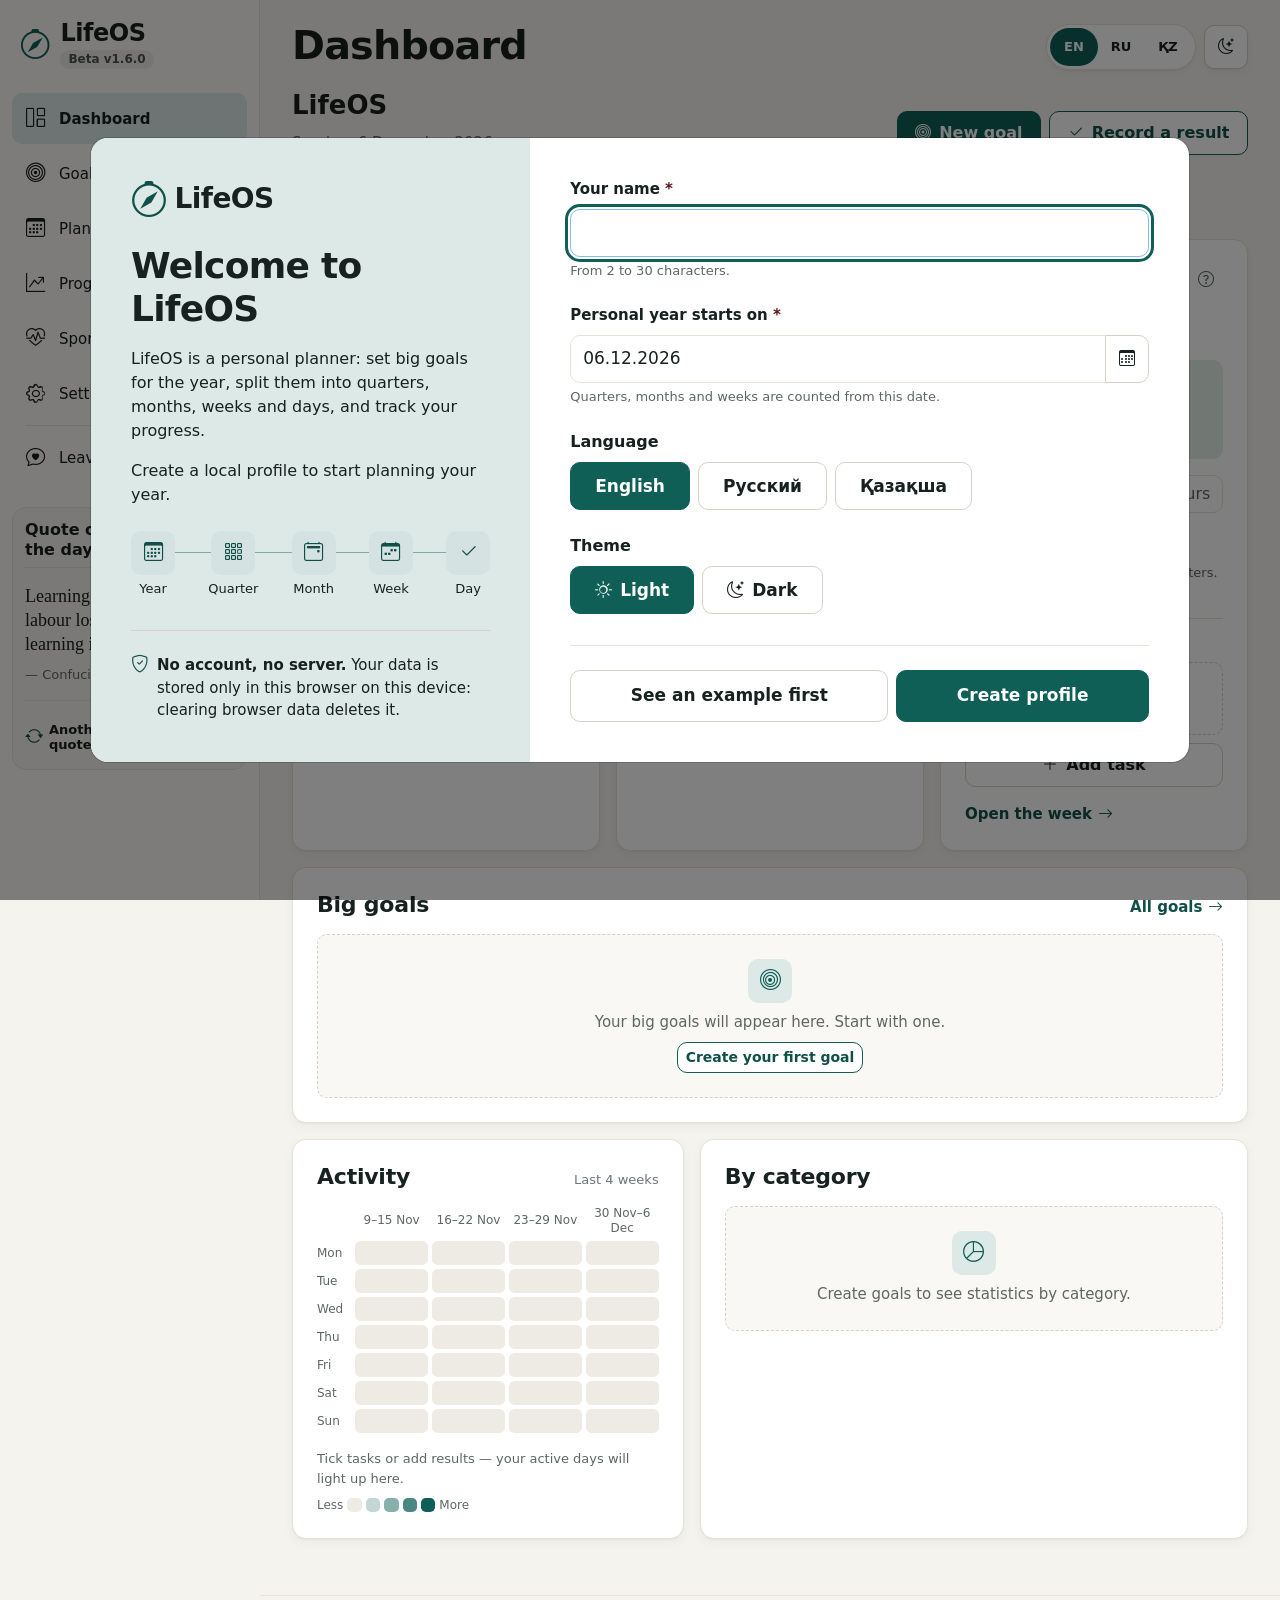
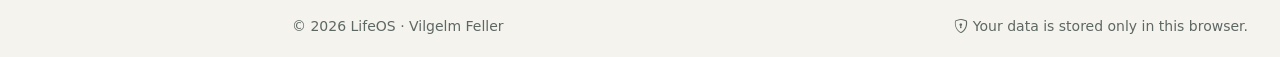
==== commit d43d337d: "LifeOS Beta v1.6.0" ====
--- a/index.html
+++ b/index.html
@@ -7,11 +7,11 @@
   <meta name="description" content="LifeOS (Life Operating System): plan, track and improve your personal goals.">
 
   <!-- Libraries are local copies in vendor/ (the site also works without internet) -->
-  <link rel="stylesheet" href="./vendor/bootstrap/bootstrap.min.css?v=1.5.9">
-  <link rel="stylesheet" href="./vendor/bootstrap-icons/bootstrap-icons.min.css?v=1.5.9">
-  <link rel="stylesheet" href="./css/style.css?v=1.5.9">
+  <link rel="stylesheet" href="./vendor/bootstrap/bootstrap.min.css?v=1.6.0">
+  <link rel="stylesheet" href="./vendor/bootstrap-icons/bootstrap-icons.min.css?v=1.6.0">
+  <link rel="stylesheet" href="./css/style.css?v=1.6.0">
   <!-- App icons and the install manifest (manifest.json, images/icons/). Relative paths: the site lives in a subfolder on GitHub Pages. -->
-  <link rel="manifest" href="./manifest.json?v=1.5.9">
+  <link rel="manifest" href="./manifest.json?v=1.6.0">
   <link rel="icon" href="./images/icons/favicon.svg" type="image/svg+xml">
   <link rel="icon" href="./images/icons/favicon-32.png" type="image/png" sizes="32x32">
   <link rel="apple-touch-icon" href="./images/icons/apple-touch-icon.png">
@@ -19,21 +19,21 @@
   <meta name="theme-color" content="#111816" media="(prefers-color-scheme: dark)">
   <meta name="apple-mobile-web-app-title" content="LifeOS">
 
-  <script src="./vendor/jquery/jquery-3.7.1.min.js?v=1.5.9" defer></script>
-  <script src="./vendor/bootstrap/bootstrap.bundle.min.js?v=1.5.9" defer></script>
+  <script src="./vendor/jquery/jquery-3.7.1.min.js?v=1.6.0" defer></script>
+  <script src="./vendor/bootstrap/bootstrap.bundle.min.js?v=1.6.0" defer></script>
   <!-- Copies of data/*.json for file:// (no fetch there). Loaded before app.js. -->
-  <script src="./data/translations-fallback.js?v=1.5.9"></script>
-  <script src="./data/quotes-fallback.js?v=1.5.9"></script>
-  <script src="./data/changelog-fallback.js?v=1.5.9"></script> <!-- copy of changelog.json for file:// -->
-  <script src="./js/app.js?v=1.5.9"></script> <!-- no defer: sets the theme before the page is drawn -->
-  <script src="./js/quote-widget.js?v=1.5.9" defer></script> <!-- quote of the day in the side menu -->
-  <script src="./js/onboarding.js?v=1.5.9" defer></script> <!-- example data, first steps, tour, help tips -->
-  <script src="./js/whats-new.js?v=1.5.9" defer></script> <!-- the "What's new" window after an update -->
-  <script src="./js/feedback.js?v=1.5.9" defer></script> <!-- "Leave feedback": the window, the Dashboard invitation -->
-  <script src="./js/tasks.js?v=1.5.9" defer></script>
-  <script src="./js/goal-wizard.js?v=1.5.9" defer></script> <!-- the goal wizard for First steps → step 1 -->
-  <script src="./js/entry-form.js?v=1.5.9" defer></script> <!-- the "Quick result" dialog -->
-  <script src="./js/dashboard.js?v=1.5.9" defer></script>
+  <script src="./data/translations-fallback.js?v=1.6.0"></script>
+  <script src="./data/quotes-fallback.js?v=1.6.0"></script>
+  <script src="./data/changelog-fallback.js?v=1.6.0"></script> <!-- copy of changelog.json for file:// -->
+  <script src="./js/app.js?v=1.6.0"></script> <!-- no defer: sets the theme before the page is drawn -->
+  <script src="./js/quote-widget.js?v=1.6.0" defer></script> <!-- quote of the day in the side menu -->
+  <script src="./js/onboarding.js?v=1.6.0" defer></script> <!-- example data, first steps, tour, help tips -->
+  <script src="./js/whats-new.js?v=1.6.0" defer></script> <!-- the "What's new" window after an update -->
+  <script src="./js/feedback.js?v=1.6.0" defer></script> <!-- "Leave feedback": the window, the Dashboard invitation -->
+  <script src="./js/tasks.js?v=1.6.0" defer></script>
+  <script src="./js/goal-wizard.js?v=1.6.0" defer></script> <!-- the goal wizard for First steps → step 1 -->
+  <script src="./js/entry-form.js?v=1.6.0" defer></script> <!-- the "Quick result" dialog -->
+  <script src="./js/dashboard.js?v=1.6.0" defer></script>
 </head>
 <body>
   <a class="skip-link visually-hidden-focusable" href="#main-content" data-i18n="layout.skipToContent">Skip to content</a>
--- a/css/style.css
+++ b/css/style.css
@@ -4494,37 +4494,38 @@
   }
 }
 
-/* ---------- The head of a goal with a book list (docs/design/book-goal-hero.png) ----------
-   "Progress [=====] 0 %", then 4 tiles with icons: Now, Target, Deadline, Pace. Other goals keep their head. */
+/* ---------- The tile head: a goal with a book list (docs/design/book-goal-hero.png) and a money goal
+   (docs/design/money-goal-hero.png). "Progress [=====] 0 %", then 4 tiles with icons: Now, Target,
+   Deadline, Pace / Needed a month. js/goal-details.js sets .has-tiles and data-tiles. Other goals keep their head. */
 .gd-progress-label {
   display: none;
 }
 
-.is-reading .gd-progress-label {
+.has-tiles .gd-progress-label {
   display: block;
   order: 0;
   color: var(--lifeos-text-muted);
   font-weight: 600;
 }
 
-.is-reading .gd-progress .progress {
+.has-tiles .gd-progress .progress {
   order: 1;
 }
 
-.is-reading .gd-progress .details-percent {
+.has-tiles .gd-progress .details-percent {
   order: 2;
   min-width: 3rem;
   text-align: right;
 }
 
-.is-reading .gd-stats {
+.has-tiles .gd-stats {
   gap: var(--space-3);
 }
 
-.is-reading .gd-stats > div,
-.is-reading .gd-stats > div:nth-child(odd),
-.is-reading .gd-stats > div:nth-child(even),
-.is-reading .gd-stats > div:nth-child(odd):not(:first-child) {
+.has-tiles .gd-stats > div,
+.has-tiles .gd-stats > div:nth-child(odd),
+.has-tiles .gd-stats > div:nth-child(even),
+.has-tiles .gd-stats > div:nth-child(odd):not(:first-child) {
   display: grid;
   grid-template-columns: auto minmax(0, 1fr);
   align-content: start;
@@ -4536,7 +4537,7 @@
 }
 
 /* The icons come from the icon font (a <dl> may hold only dt / dd) */
-.is-reading .gd-stats > div::before {
+.has-tiles .gd-stats > div::before {
   grid-row: 1 / span 3;
   font-family: "bootstrap-icons";
   font-size: 1.75rem;
@@ -4544,61 +4545,67 @@
   color: var(--lifeos-primary-text);
 }
 
-.is-reading .gd-stats > div:nth-child(1)::before { content: "\f194"; } /* bi-book */
-.is-reading .gd-stats > div:nth-child(2)::before { content: "\f1de"; } /* bi-bullseye */
-.is-reading .gd-stats > div:nth-child(3)::before { content: "\f1f6"; } /* bi-calendar */
-.is-reading .gd-stats > div:nth-child(4)::before { content: "\f580"; } /* bi-speedometer2 */
-
-.is-reading .gd-stats dt,
-.is-reading .gd-stats dd {
+[data-tiles="books"] .gd-stats > div:nth-child(1)::before { content: "\f194"; } /* bi-book */
+[data-tiles="books"] .gd-stats > div:nth-child(2)::before { content: "\f1de"; } /* bi-bullseye */
+[data-tiles="books"] .gd-stats > div:nth-child(3)::before { content: "\f1f6"; } /* bi-calendar */
+[data-tiles="books"] .gd-stats > div:nth-child(4)::before { content: "\f580"; } /* bi-speedometer2 */
+
+/* A money goal (docs/design/money-goal-hero.png): wallet, target, calendar, piggy bank */
+[data-tiles="money"] .gd-stats > div:nth-child(1)::before { content: "\f615"; } /* bi-wallet2 */
+[data-tiles="money"] .gd-stats > div:nth-child(2)::before { content: "\f1de"; } /* bi-bullseye */
+[data-tiles="money"] .gd-stats > div:nth-child(3)::before { content: "\f1f6"; } /* bi-calendar */
+[data-tiles="money"] .gd-stats > div:nth-child(4)::before { content: "\f64a"; } /* bi-piggy-bank */
+
+.has-tiles .gd-stats dt,
+.has-tiles .gd-stats dd {
   grid-column: 2;
 }
 
-.is-reading .gd-stats dd {
+.has-tiles .gd-stats dd {
   font-size: 1.35rem;
   overflow-wrap: break-word; /* "31.03.2027" stays whole */
 }
 
-.is-reading .gd-stats dd.gd-stat-note {
+.has-tiles .gd-stats dd.gd-stat-note {
   font-size: var(--fs-small);
   font-weight: 400;
 }
 
 /* Phone: the tiles 2 × 2, "Edit" and "Mark as completed" under the title, half and half */
 @media (max-width: 575.98px) {
-  .is-reading .gd-stats > div,
-  .is-reading .gd-stats > div:nth-child(odd),
-  .is-reading .gd-stats > div:nth-child(even) {
+  .has-tiles .gd-stats > div,
+  .has-tiles .gd-stats > div:nth-child(odd),
+  .has-tiles .gd-stats > div:nth-child(even) {
     grid-template-columns: minmax(0, 1fr);
     padding: var(--space-3);
   }
 
-  .is-reading .gd-stats > div::before {
+  .has-tiles .gd-stats > div::before {
     grid-row: auto;
     font-size: 1.4rem;
   }
 
-  .is-reading .gd-stats dt,
-  .is-reading .gd-stats dd {
+  .has-tiles .gd-stats dt,
+  .has-tiles .gd-stats dd {
     grid-column: 1;
   }
 
-  .is-reading .gd-stats dd {
+  .has-tiles .gd-stats dd {
     font-size: 1rem;
   }
 
-  .is-reading .gd-stats dd.gd-stat-note {
+  .has-tiles .gd-stats dd.gd-stat-note {
     font-size: var(--fs-small);
   }
 
-  .is-reading .gd-actions {
+  .has-tiles .gd-actions {
     display: grid;
     flex-basis: 100%;
     grid-template-columns: repeat(2, minmax(0, 1fr));
     margin-left: 0;
   }
 
-  .is-reading .gd-actions .btn {
+  .has-tiles .gd-actions .btn {
     justify-content: center;
     min-width: 0;
     padding-inline: var(--space-2);
@@ -5077,6 +5084,84 @@
 
   .gd-history.is-reading li > .gd-history-actions {
     grid-area: actions;
+  }
+}
+
+/* A long "Reading history" (js/goal-details.js: applyHistoryLimit, updateHistoryFade).
+   Phone and tablet: 5 entries, the rest hidden until "Show all (N)". */
+.gd-history li[hidden] {
+  display: none;
+}
+
+.gd-history li:has(+ li[hidden]) {
+  border-bottom: 0;
+}
+
+.gd-history-more {
+  width: 100%;
+  margin-top: var(--space-3);
+}
+
+.gd-history-more[hidden] {
+  display: none;
+}
+
+/* Computer: the block is as tall as "Log reading" (from 420 to 560px) and does not stretch the page:
+   the list is placed absolutely inside .gd-history-box, so its length does not count in the row height.
+   The title stays, the list scrolls with a thin bar, a fade at the bottom while more is below. */
+@media (min-width: 992px) {
+  .is-reading #history-panel {
+    display: flex;
+    flex-direction: column;
+    align-self: stretch;
+    min-height: 420px;
+    max-height: 560px;
+  }
+
+  .is-reading .gd-history-box {
+    position: relative;
+    flex: 1 1 auto;
+    min-height: 0;
+    margin-inline: calc(-1 * var(--space-2)); /* room for the marked row, the text stays in line with the title */
+  }
+
+  .is-reading .gd-history-scroll {
+    position: absolute;
+    inset: 0;
+    overflow-x: hidden;
+    overflow-y: auto;
+    overscroll-behavior: contain;
+    padding-inline: var(--space-2);
+    scrollbar-width: thin;
+    scrollbar-color: var(--lifeos-border-strong) transparent;
+  }
+
+  .is-reading .gd-history-scroll::-webkit-scrollbar {
+    width: 6px;
+  }
+
+  .is-reading .gd-history-scroll::-webkit-scrollbar-thumb {
+    border-radius: var(--radius-pill);
+    background-color: var(--lifeos-border-strong);
+  }
+
+  .is-reading .gd-history-box::after {
+    content: "";
+    position: absolute;
+    inset: auto 0 0;
+    height: 3.5rem;
+    background: linear-gradient(to bottom, transparent, var(--lifeos-surface));
+    opacity: 0;
+    pointer-events: none;
+    transition: opacity 0.2s ease;
+  }
+
+  .is-reading .gd-history-box.has-more-below::after {
+    opacity: 1;
+  }
+
+  .is-reading .gd-history-more {
+    display: none;
   }
 }
 
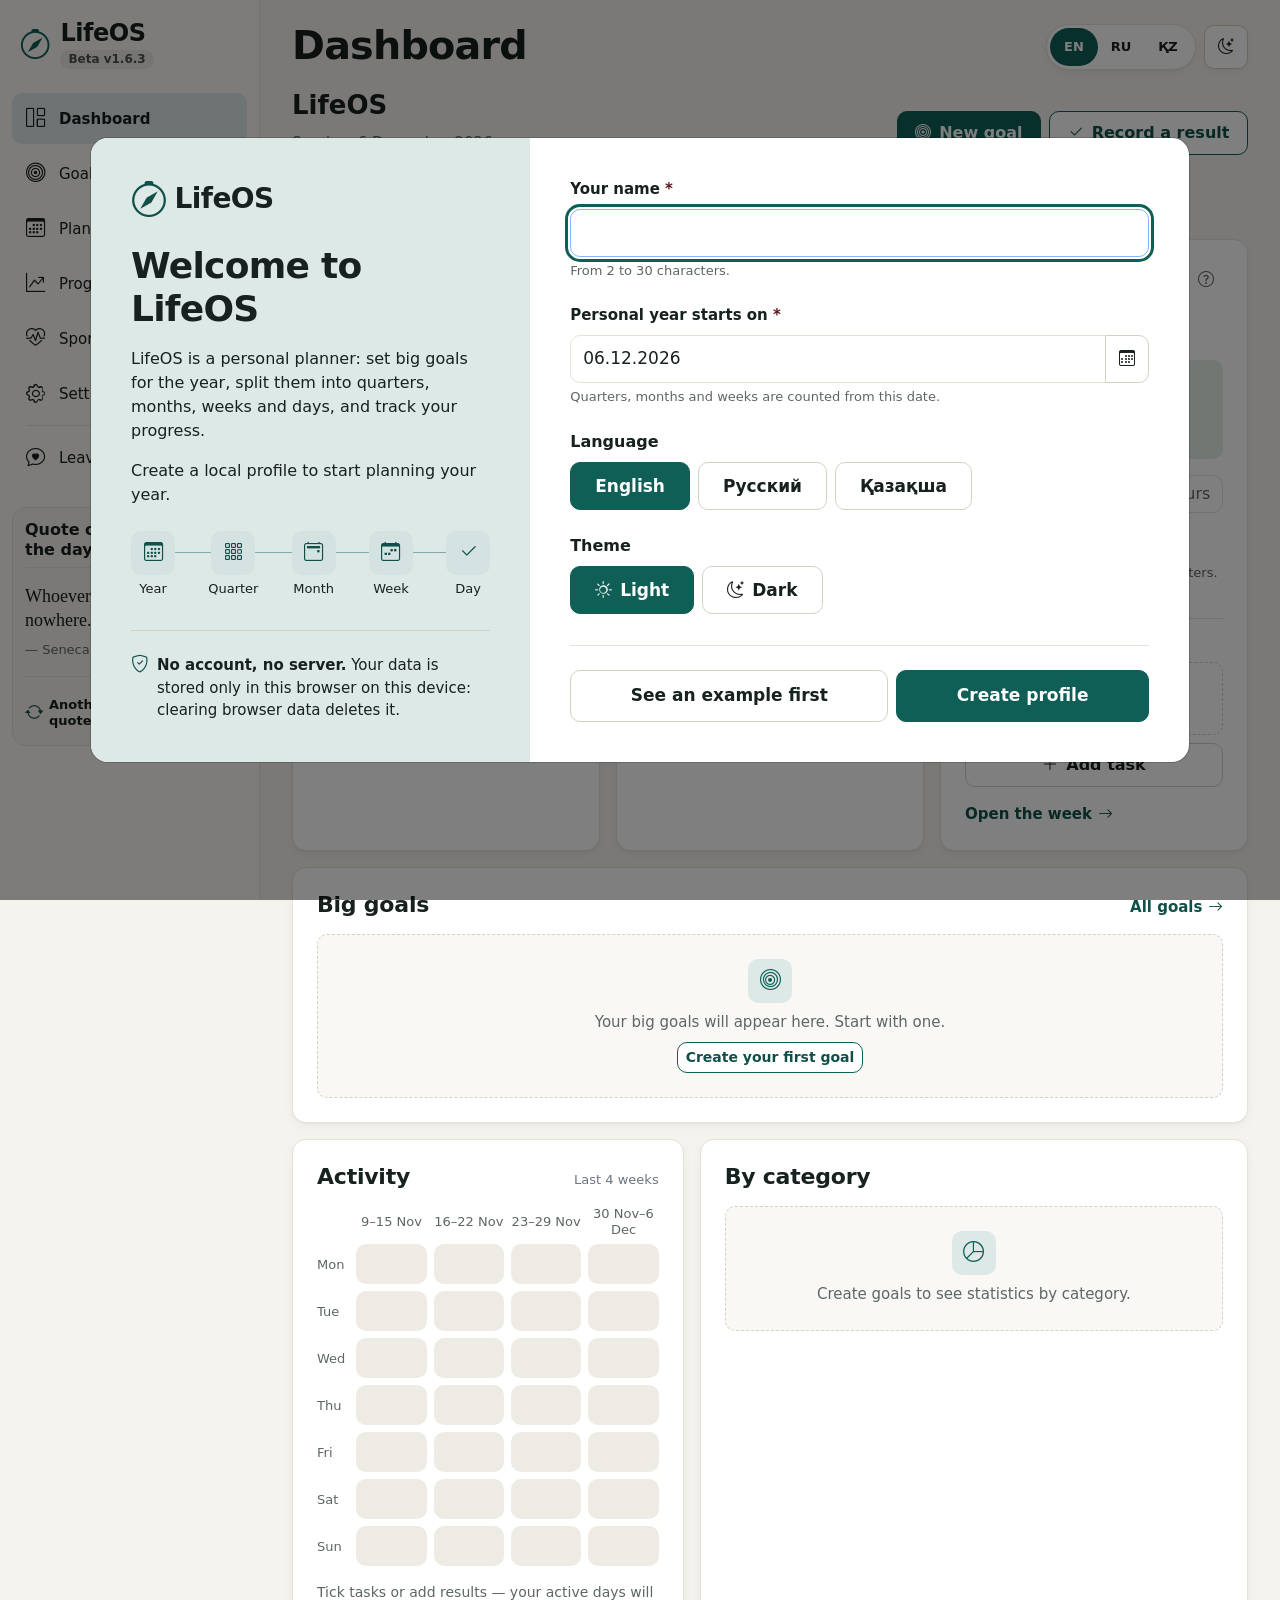
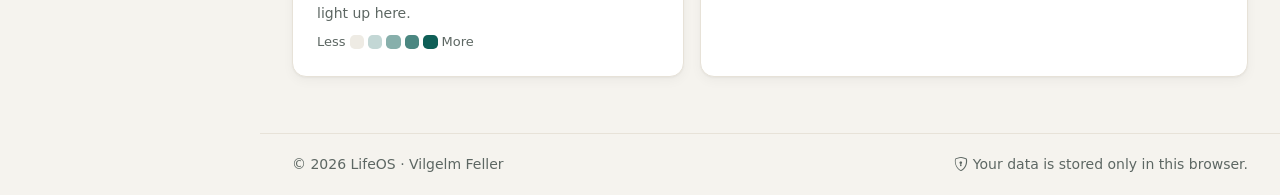
==== commit aa554789: "LifeOS Beta v1.6.1-1.6.3" ====
--- a/index.html
+++ b/index.html
@@ -1,360 +1,369 @@
-<!doctype html>
-<html lang="en" data-bs-theme="light">
-<head>
-  <meta charset="utf-8">
-  <meta name="viewport" content="width=device-width, initial-scale=1">
-  <title>Dashboard · LifeOS</title>
-  <meta name="description" content="LifeOS (Life Operating System): plan, track and improve your personal goals.">
-
-  <!-- Libraries are local copies in vendor/ (the site also works without internet) -->
-  <link rel="stylesheet" href="./vendor/bootstrap/bootstrap.min.css?v=1.6.0">
-  <link rel="stylesheet" href="./vendor/bootstrap-icons/bootstrap-icons.min.css?v=1.6.0">
-  <link rel="stylesheet" href="./css/style.css?v=1.6.0">
-  <!-- App icons and the install manifest (manifest.json, images/icons/). Relative paths: the site lives in a subfolder on GitHub Pages. -->
-  <link rel="manifest" href="./manifest.json?v=1.6.0">
-  <link rel="icon" href="./images/icons/favicon.svg" type="image/svg+xml">
-  <link rel="icon" href="./images/icons/favicon-32.png" type="image/png" sizes="32x32">
-  <link rel="apple-touch-icon" href="./images/icons/apple-touch-icon.png">
-  <meta name="theme-color" content="#0B4237" media="(prefers-color-scheme: light)">
-  <meta name="theme-color" content="#111816" media="(prefers-color-scheme: dark)">
-  <meta name="apple-mobile-web-app-title" content="LifeOS">
-
-  <script src="./vendor/jquery/jquery-3.7.1.min.js?v=1.6.0" defer></script>
-  <script src="./vendor/bootstrap/bootstrap.bundle.min.js?v=1.6.0" defer></script>
-  <!-- Copies of data/*.json for file:// (no fetch there). Loaded before app.js. -->
-  <script src="./data/translations-fallback.js?v=1.6.0"></script>
-  <script src="./data/quotes-fallback.js?v=1.6.0"></script>
-  <script src="./data/changelog-fallback.js?v=1.6.0"></script> <!-- copy of changelog.json for file:// -->
-  <script src="./js/app.js?v=1.6.0"></script> <!-- no defer: sets the theme before the page is drawn -->
-  <script src="./js/quote-widget.js?v=1.6.0" defer></script> <!-- quote of the day in the side menu -->
-  <script src="./js/onboarding.js?v=1.6.0" defer></script> <!-- example data, first steps, tour, help tips -->
-  <script src="./js/whats-new.js?v=1.6.0" defer></script> <!-- the "What's new" window after an update -->
-  <script src="./js/feedback.js?v=1.6.0" defer></script> <!-- "Leave feedback": the window, the Dashboard invitation -->
-  <script src="./js/tasks.js?v=1.6.0" defer></script>
-  <script src="./js/goal-wizard.js?v=1.6.0" defer></script> <!-- the goal wizard for First steps → step 1 -->
-  <script src="./js/entry-form.js?v=1.6.0" defer></script> <!-- the "Quick result" dialog -->
-  <script src="./js/dashboard.js?v=1.6.0" defer></script>
-</head>
-<body>
-  <a class="skip-link visually-hidden-focusable" href="#main-content" data-i18n="layout.skipToContent">Skip to content</a>
-
-  <!-- ===== Shared layout: identical on all 7 pages ===== -->
-
-  <!-- Phone / tablet (< 992px): top bar with the menu button -->
-  <header class="mobile-bar d-lg-none">
-    <button class="btn btn-tool" type="button" data-bs-toggle="offcanvas" data-bs-target="#sidebar" aria-controls="sidebar" data-i18n-aria-label="layout.openMenu" aria-label="Open menu">
-      <i class="bi bi-list" aria-hidden="true"></i>
-    </button>
-    <a class="brand brand-small" href="index.html">
-      <span class="brand-mark" aria-hidden="true"><i class="bi bi-compass"></i></span>
-      <span class="brand-name" data-i18n="app.name">LifeOS</span>
-    </a>
-    <!-- Phone (< 768px): language and theme are here; on wider screens they are in the page header -->
-    <div class="mobile-tools">
-      <div class="dropdown">
-        <button type="button" class="btn btn-tool mobile-lang" data-bs-toggle="dropdown" aria-expanded="false"
-                data-i18n-aria-label="layout.language" aria-label="Interface language">
-          <span data-lang-current>EN</span><i class="bi bi-chevron-down" aria-hidden="true"></i>
-        </button>
-        <ul class="dropdown-menu dropdown-menu-end">
-          <li><button type="button" class="dropdown-item" data-lang="en" lang="en" aria-pressed="true" data-i18n="language.en">English</button></li>
-          <li><button type="button" class="dropdown-item" data-lang="ru" lang="ru" aria-pressed="false" data-i18n="language.ru">Русский</button></li>
-          <li><button type="button" class="dropdown-item" data-lang="kk" lang="kk" aria-pressed="false" data-i18n="language.kk">Қазақша</button></li>
-        </ul>
-      </div>
-      <button type="button" class="btn btn-tool" data-theme-toggle data-i18n-aria-label="layout.themeToDark" aria-label="Switch to dark theme">
-        <i class="bi bi-moon-stars" aria-hidden="true"></i>
-      </button>
-    </div>
-  </header>
-
-  <!-- Sidebar: Offcanvas below 992px, fixed panel from 992px (Bootstrap "offcanvas-lg") -->
-  <aside class="sidebar offcanvas-lg offcanvas-start" id="sidebar" tabindex="-1" aria-labelledby="sidebar-title">
-    <div class="offcanvas-header">
-      <a class="brand" href="index.html">
-        <span class="brand-mark" aria-hidden="true"><i class="bi bi-compass"></i></span>
-        <span class="brand-text">
-          <span class="brand-name" id="sidebar-title" data-i18n="app.name">LifeOS</span>
-          <span class="brand-version" data-app-version></span>
-        </span>
-      </a>
-      <button type="button" class="btn-close d-lg-none" data-bs-dismiss="offcanvas" data-bs-target="#sidebar" data-i18n-aria-label="layout.closeMenu" aria-label="Close menu"></button>
-    </div>
-    <div class="offcanvas-body">
-      <nav class="sidebar-nav" data-i18n-aria-label="layout.mainNav" aria-label="Main navigation">
-        <ul class="nav flex-column">
-          <li class="nav-item">
-            <a class="nav-link" href="index.html"><i class="bi bi-grid-1x2" aria-hidden="true"></i><span data-i18n="page.dashboard">Dashboard</span></a>
-          </li>
-          <li class="nav-item">
-            <a class="nav-link" href="goals.html"><i class="bi bi-bullseye" aria-hidden="true"></i><span data-i18n="page.goals">Goals</span></a>
-          </li>
-          <li class="nav-item">
-            <a class="nav-link" href="planner.html"><i class="bi bi-calendar3" aria-hidden="true"></i><span data-i18n="page.planner">Planner</span></a>
-          </li>
-          <li class="nav-item">
-            <a class="nav-link" href="progress.html"><i class="bi bi-graph-up-arrow" aria-hidden="true"></i><span data-i18n="page.progress">Progress</span></a>
-          </li>
-          <li class="nav-item">
-            <a class="nav-link" href="sport.html"><i class="bi bi-heart-pulse" aria-hidden="true"></i><span data-i18n="page.sport">Sport</span></a>
-          </li>
-          <li class="nav-item">
-            <a class="nav-link" href="settings.html"><i class="bi bi-gear" aria-hidden="true"></i><span data-i18n="page.settings">Settings</span></a>
-          </li>
-        </ul>
-      </nav>
-      <button type="button" class="nav-link sidebar-feedback" data-feedback-open>
-        <i class="bi bi-chat-heart" aria-hidden="true"></i><span data-i18n="feedback.button">Leave feedback</span>
-      </button>
-    </div>
-  </aside>
-
-  <div class="app-content">
-    <main class="app-main" id="main-content" tabindex="-1">
-      <!-- Line 1: the title on the left; language and theme on the right -->
-      <header class="page-header dash-header">
-        <h1 class="page-title" data-i18n="page.dashboard">Dashboard</h1>
-        <div class="dash-header-side">
-          <div class="page-tools">
-            <div class="btn-group" role="group" data-i18n-aria-label="layout.language" aria-label="Interface language">
-              <button type="button" class="btn btn-tool" data-lang="en" lang="en" aria-pressed="true" data-i18n="language.en.short">EN</button>
-              <button type="button" class="btn btn-tool" data-lang="ru" lang="ru" aria-pressed="false" data-i18n="language.ru.short">RU</button>
-              <button type="button" class="btn btn-tool" data-lang="kk" lang="kk" aria-pressed="false" data-i18n="language.kk.short">ҚZ</button>
-            </div>
-            <button type="button" class="btn btn-tool" id="theme-toggle" data-i18n-aria-label="layout.themeToDark" aria-label="Switch to dark theme">
-              <i class="bi bi-moon-stars" aria-hidden="true"></i>
-            </button>
-          </div>
-        </div>
-      </header>
-
-      <!-- ===== Page content starts here ===== -->
-      <!-- Line 2: [ greeting + date (free space) ] [ planning path ] [ two main actions ], bottom-aligned.
-           Below 1600px the path gets its own line; below 768px everything stacks. -->
-      <div class="dash-bar">
-        <div class="dash-hello">
-          <p class="greeting" id="dashboard-greeting"></p>
-          <p class="greeting-date" id="greeting-date"></p>
-          <p class="greeting-path" id="greeting-path"></p>
-        </div>
-        <!-- Where we are in the plan: each step opens that planner level -->
-        <nav class="plan-path-nav" data-i18n-aria-label="dashboard.path" aria-label="Planning path">
-          <i class="bi bi-calendar3" aria-hidden="true"></i>
-          <ol class="plan-path" id="plan-path"></ol>
-        </nav>
-        <!-- One filled button (the main action), the other one is outline -->
-        <div class="dash-actions" role="group" data-i18n-aria-label="dashboard.actions" aria-label="Quick actions">
-          <a class="btn btn-primary" href="goals.html#new"><i class="bi bi-bullseye me-2" aria-hidden="true"></i><span data-i18n="goals.new">New goal</span></a>
-          <!-- Opens the "Quick result" dialog (js/entry-form.js, QuickEntry) -->
-          <button type="button" class="btn btn-outline-primary" id="dash-record" data-quick-entry><i class="bi bi-check2 me-2" aria-hidden="true"></i><span data-i18n="dashboard.action.record">Record a result</span></button>
-        </div>
-      </div>
-
-      <!-- Shown when the personal year is over -->
-      <div class="year-ended" id="year-ended" hidden>
-        <i class="bi bi-trophy" aria-hidden="true"></i>
-        <p class="mb-0" data-i18n="dashboard.yearEnded">Your personal year is over. See what you achieved and start a new one.</p>
-        <a class="btn btn-primary" href="progress.html?view=summary" data-i18n="progress.summary.link">Summary of the personal year</a>
-      </div>
-
-      <!-- First steps for a new user: 5 steps checked by the real data (js/onboarding.js, FirstSteps) -->
-      <section class="panel first-steps" id="first-steps" aria-labelledby="first-steps-title" hidden>
-        <div class="first-steps-head">
-          <h2 class="panel-title" id="first-steps-title" tabindex="-1" data-i18n="onboarding.steps.title">First steps</h2>
-          <span class="first-steps-divider" aria-hidden="true"></span>
-          <span class="first-steps-count" id="first-steps-count"></span>
-          <button type="button" class="btn first-steps-hide" id="first-steps-hide"><i class="bi bi-x-lg" aria-hidden="true"></i><span data-i18n="onboarding.steps.hide">Hide</span></button>
-        </div>
-        <div class="progress first-steps-bar" id="first-steps-bar" role="progressbar" aria-labelledby="first-steps-title" aria-valuemin="0" aria-valuemax="5" aria-valuenow="0">
-          <div class="progress-bar"></div>
-        </div>
-        <!-- Computer: a stepper + the block of one step; phone: an accordion (js/onboarding.js, FirstSteps) -->
-        <div id="first-steps-body"></div>
-      </section>
-
-      <!-- Top row: Personal year, Today, Focus of the week (3 columns on a computer, 1 on a phone) -->
-      <div class="dash-top">
-        <section class="panel dash-year-panel" aria-labelledby="year-card-title">
-          <div class="help-title">
-            <h2 class="panel-title" id="year-card-title" data-i18n="planner.level.year">Personal Year</h2>
-            <button type="button" class="btn help-tip" data-help="personalYear" data-i18n-aria-label="onboarding.help.personalYear.label" aria-label="What is a personal year?"><i class="bi bi-question-circle" aria-hidden="true"></i></button>
-          </div>
-          <div id="dash-year"></div>
-        </section>
-
-        <section class="panel" aria-labelledby="today-card-title">
-          <div class="panel-head">
-            <h2 class="panel-title" id="today-card-title" data-i18n="planner.level.today">Today</h2>
-            <a href="planner.html?level=today"><span data-i18n="dashboard.today.openShort">Open the day</span><i class="bi bi-arrow-right" aria-hidden="true"></i></a>
-          </div>
-          <form class="dash-quick" id="dash-task-form" novalidate>
-            <label class="visually-hidden" for="dash-task" data-i18n="planner.today.quickAdd">Quick task</label>
-            <div class="quick-add">
-              <i class="bi bi-plus-lg" aria-hidden="true"></i>
-              <input class="form-control" type="text" id="dash-task" autocomplete="off" maxlength="120"
-                     data-i18n-placeholder="dashboard.today.addPlaceholder" aria-describedby="dash-task-hint">
-            </div>
-            <p class="visually-hidden" id="dash-task-hint" data-i18n="planner.today.quickAddHint">Type and press Enter.</p>
-            <p class="field-error" id="dash-task-error"></p>
-          </form>
-          <!-- Today's workout from the Sport plan (one line, js/app.js sportDayLineHtml) -->
-          <div id="dash-sport-line"></div>
-          <div id="dash-today-tasks"></div>
-        </section>
-
-        <section class="panel" aria-labelledby="focus-card-title">
-          <div class="panel-head">
-            <div class="help-title">
-              <h2 class="panel-title" id="focus-card-title" data-i18n="planner.week.focus">Focus of the week</h2>
-              <button type="button" class="btn help-tip" data-help="focus" data-i18n-aria-label="onboarding.help.focus.label" aria-label="What is the focus of the week?"><i class="bi bi-question-circle" aria-hidden="true"></i></button>
-            </div>
-            <button type="button" class="btn btn-icon" id="dash-focus-edit" aria-controls="dash-focus-form" aria-expanded="false"
-                    data-i18n-title="dashboard.focus.edit" title="Change focus">
-              <i class="bi bi-pencil" aria-hidden="true"></i><span class="visually-hidden" data-i18n="dashboard.focus.edit">Change focus</span>
-            </button>
-          </div>
-          <div class="focus-note">
-            <i class="bi bi-flower1" aria-hidden="true"></i>
-            <p class="dash-focus-text" id="dash-focus-text"></p>
-          </div>
-          <form id="dash-focus-form" novalidate hidden>
-            <label class="visually-hidden" for="dash-focus" data-i18n="planner.week.focus">Focus of the week</label>
-            <div class="add-row">
-              <input class="form-control" type="text" id="dash-focus" maxlength="80" autocomplete="off"
-                     data-i18n-placeholder="planner.week.focusPlaceholder" aria-describedby="dash-focus-hint">
-              <button type="submit" class="btn btn-primary" data-i18n="planner.week.save">Save focus</button>
-            </div>
-            <div class="form-text" id="dash-focus-hint" data-i18n="planner.week.focusHint">One short phrase, up to 80 characters.</div>
-            <p class="field-error" id="dash-focus-error"></p>
-          </form>
-          <!-- "Focus progress": the 7 days of the week to mark (js/app.js FocusDays), only when a focus is set -->
-          <div id="dash-focus-days"></div>
-          <!-- "Week tasks: 18 of 23 done" and the bar (js/dashboard.js) -->
-          <div class="dash-week-block" id="dash-week-progress"></div>
-          <a class="section-link dash-week-open" href="planner.html?level=week">
-            <span data-i18n="dashboard.focus.openWeek">Open the week</span><i class="bi bi-arrow-right" aria-hidden="true"></i>
-          </a>
-        </section>
-      </div>
-
-      <!-- Big goals: up to 4 cards; with more goals the last card is "+N more" -->
-      <section class="panel dash-goals-panel" aria-labelledby="dash-goals-title">
-        <div class="section-head">
-          <h2 class="panel-title" id="dash-goals-title" data-i18n="dashboard.goals.title">Big goals</h2>
-          <a class="section-link" href="goals.html"><span data-i18n="details.back">All goals</span><i class="bi bi-arrow-right" aria-hidden="true"></i></a>
-        </div>
-        <div id="dash-goals"></div>
-      </section>
-
-      <!-- Activity (last 4 weeks) + statistics by category; the quote of the day is in the side menu -->
-      <div class="dash-bottom">
-        <section class="panel" aria-labelledby="activity-title">
-          <div class="panel-head">
-            <h2 class="panel-title" id="activity-title" data-i18n="dashboard.activity.title">Activity</h2>
-            <span class="text-secondary small" data-i18n="dashboard.activity.period">Last 4 weeks</span>
-          </div>
-          <div id="dash-activity"></div>
-        </section>
-        <section class="panel" aria-labelledby="categories-title">
-          <h2 class="panel-title" id="categories-title" data-i18n="dashboard.categories.title">By category</h2>
-          <div id="dash-categories"></div>
-        </section>
-      </div>
-
-    </main>
-
-    <footer class="app-footer">
-      <p class="mb-0">
-        © <span id="footer-year">2026</span> <span data-i18n="app.name">LifeOS</span> ·
-        <span data-i18n="layout.author">Vilgelm Feller</span>
-      </p>
-      <p class="mb-0">
-        <i class="bi bi-shield-lock" aria-hidden="true"></i>
-        <span data-i18n="layout.storageNote">Your data is stored only in this browser.</span>
-      </p>
-    </footer>
-  </div>
-
-  <!-- First run: shown by app.js only when there is no lifeos_profile.
-       Static backdrop + keyboard="false": it cannot be closed without creating a profile.
-       Computer: two columns (about LifeOS | the profile form); tablet and phone: one column (style.css). -->
-  <div class="modal fade" id="first-run-modal" tabindex="-1" data-bs-backdrop="static" data-bs-keyboard="false" aria-labelledby="first-run-title" aria-describedby="first-run-intro">
-    <div class="modal-dialog modal-dialog-centered modal-dialog-scrollable modal-fullscreen-sm-down first-run-dialog">
-      <form class="modal-content" id="first-run-form" novalidate>
-        <div class="modal-body first-run">
-          <!-- Left (computer) / top: what LifeOS is and the path from the year to the day -->
-          <section class="first-run-hero" aria-labelledby="first-run-title">
-            <p class="first-run-brand"><i class="bi bi-compass" aria-hidden="true"></i><span data-i18n="app.name">LifeOS</span></p>
-            <h2 class="first-run-title" id="first-run-title" data-i18n="firstRun.title">Welcome to LifeOS</h2>
-            <p class="first-run-short" data-i18n="firstRun.short">Goals for the year, step by step to today.</p>
-            <p class="first-run-about" data-i18n="firstRun.about">LifeOS is a personal planner: set big goals for the year, split them into quarters, months, weeks and days, and track your progress.</p>
-            <p class="first-run-lead" id="first-run-intro" data-i18n="firstRun.intro">Create a local profile to start planning your year.</p>
-            <ol class="first-run-path" data-i18n-aria-label="firstRun.path.label" aria-label="From the year to the day">
-              <li><span class="first-run-path-icon" aria-hidden="true"><i class="bi bi-calendar3"></i></span><span class="first-run-path-name" data-i18n="firstRun.path.year">Year</span></li>
-              <li><span class="first-run-path-icon" aria-hidden="true"><i class="bi bi-grid-3x3-gap"></i></span><span class="first-run-path-name" data-i18n="firstRun.path.quarter">Quarter</span></li>
-              <li><span class="first-run-path-icon" aria-hidden="true"><i class="bi bi-calendar2-event"></i></span><span class="first-run-path-name" data-i18n="firstRun.path.month">Month</span></li>
-              <li><span class="first-run-path-icon" aria-hidden="true"><i class="bi bi-calendar-week"></i></span><span class="first-run-path-name" data-i18n="firstRun.path.week">Week</span></li>
-              <li><span class="first-run-path-icon" aria-hidden="true"><i class="bi bi-check2"></i></span><span class="first-run-path-name" data-i18n="firstRun.path.day">Day</span></li>
-            </ol>
-          </section>
-
-          <!-- Right (computer) / middle: the profile -->
-          <div class="first-run-fields">
-            <p class="form-text mt-0" data-i18n="firstRun.requiredNote">Fields marked * are required.</p>
-
-            <div class="mb-3">
-              <label class="form-label required-label" for="first-run-name" data-i18n="firstRun.nameLabel">Your name</label>
-              <input class="form-control" id="first-run-name" name="name" type="text" autocomplete="given-name" required aria-describedby="first-run-name-hint">
-              <div class="form-text" id="first-run-name-hint" data-i18n="firstRun.nameHint">From 2 to 30 characters.</div>
-              <p class="field-error" id="first-run-name-error"></p>
-            </div>
-
-            <div class="mb-3">
-              <label class="form-label required-label" for="first-run-start" data-i18n="firstRun.startLabel">Personal year starts on</label>
-              <input class="form-control" id="first-run-start" name="personalYearStart" type="text" inputmode="numeric" maxlength="10" autocomplete="off" data-date-field data-i18n-placeholder="date.placeholder" required aria-describedby="first-run-start-hint">
-              <div class="form-text" id="first-run-start-hint" data-i18n="firstRun.startHint">Quarters, months and weeks are counted from this date.</div>
-              <p class="field-error" id="first-run-start-error"></p>
-            </div>
-
-            <fieldset class="mb-3">
-              <legend class="form-label fs-6" data-i18n="firstRun.languageLabel">Language</legend>
-              <div class="choice-group">
-                <input class="btn-check" type="radio" name="language" id="first-run-lang-en" value="en">
-                <label class="btn btn-tool" for="first-run-lang-en" lang="en" data-i18n="language.en">English</label>
-                <input class="btn-check" type="radio" name="language" id="first-run-lang-ru" value="ru">
-                <label class="btn btn-tool" for="first-run-lang-ru" lang="ru" data-i18n="language.ru">Русский</label>
-                <input class="btn-check" type="radio" name="language" id="first-run-lang-kk" value="kk">
-                <label class="btn btn-tool" for="first-run-lang-kk" lang="kk" data-i18n="language.kk">Қазақша</label>
-              </div>
-            </fieldset>
-
-            <fieldset class="mb-0">
-              <legend class="form-label fs-6" data-i18n="firstRun.themeLabel">Theme</legend>
-              <div class="choice-group">
-                <input class="btn-check" type="radio" name="theme" id="first-run-theme-light" value="light">
-                <label class="btn btn-tool" for="first-run-theme-light"><i class="bi bi-sun me-2" aria-hidden="true"></i><span data-i18n="theme.light">Light</span></label>
-                <input class="btn-check" type="radio" name="theme" id="first-run-theme-dark" value="dark">
-                <label class="btn btn-tool" for="first-run-theme-dark"><i class="bi bi-moon-stars me-2" aria-hidden="true"></i><span data-i18n="theme.dark">Dark</span></label>
-              </div>
-            </fieldset>
-          </div>
-
-          <!-- Computer: at the bottom of the left panel; tablet and phone: under the form, small -->
-          <p class="first-run-storage">
-            <i class="bi bi-shield-check" aria-hidden="true"></i>
-            <span><strong data-i18n="firstRun.storageLead">No account, no server.</strong> <span data-i18n="firstRun.storageText">Your data is stored only in this browser on this device: clearing browser data deletes it.</span></span>
-          </p>
-
-          <div class="first-run-actions">
-            <!-- Fills the example data and shows the banner "This is example data" (js/onboarding.js) -->
-            <button class="btn btn-tool" type="button" data-demo-start data-i18n="onboarding.demo.start">See an example first</button>
-            <button class="btn btn-primary" type="submit" data-i18n="firstRun.submit">Create profile</button>
-          </div>
-        </div>
-      </form>
-    </div>
-  </div>
-  <!-- ===== End of shared layout ===== -->
-
-</body>
-</html>
+<!doctype html>
+<html lang="en" data-bs-theme="light">
+<head>
+  <meta charset="utf-8">
+  <meta name="viewport" content="width=device-width, initial-scale=1">
+  <title>Dashboard · LifeOS</title>
+  <meta name="description" content="LifeOS (Life Operating System): plan, track and improve your personal goals.">
+
+  <!-- Libraries are local copies in vendor/ (the site also works without internet) -->
+  <link rel="stylesheet" href="./vendor/bootstrap/bootstrap.min.css?v=1.6.3">
+  <link rel="stylesheet" href="./vendor/bootstrap-icons/bootstrap-icons.min.css?v=1.6.3">
+  <link rel="stylesheet" href="./css/style.css?v=1.6.3">
+  <!-- App icons and the install manifest (manifest.json, images/icons/). Relative paths: the site lives in a subfolder on GitHub Pages. -->
+  <link rel="manifest" href="./manifest.json?v=1.6.3">
+  <link rel="icon" href="./images/icons/favicon.svg" type="image/svg+xml">
+  <link rel="icon" href="./images/icons/favicon-32.png" type="image/png" sizes="32x32">
+  <link rel="apple-touch-icon" href="./images/icons/apple-touch-icon.png">
+  <meta name="theme-color" content="#0B4237" media="(prefers-color-scheme: light)">
+  <meta name="theme-color" content="#111816" media="(prefers-color-scheme: dark)">
+  <meta name="apple-mobile-web-app-title" content="LifeOS">
+
+  <script src="./vendor/jquery/jquery-3.7.1.min.js?v=1.6.3" defer></script>
+  <script src="./vendor/bootstrap/bootstrap.bundle.min.js?v=1.6.3" defer></script>
+  <!-- Copies of data/*.json for file:// (no fetch there). Loaded before app.js. -->
+  <script src="./data/translations-fallback.js?v=1.6.3"></script>
+  <script src="./data/quotes-fallback.js?v=1.6.3"></script>
+  <script src="./data/changelog-fallback.js?v=1.6.3"></script> <!-- copy of changelog.json for file:// -->
+  <script src="./js/app.js?v=1.6.3"></script> <!-- no defer: sets the theme before the page is drawn -->
+  <script src="./js/quote-widget.js?v=1.6.3" defer></script> <!-- quote of the day in the side menu -->
+  <script src="./js/onboarding.js?v=1.6.3" defer></script> <!-- example data, first steps, tour, help tips -->
+  <script src="./js/whats-new.js?v=1.6.3" defer></script> <!-- the "What's new" window after an update -->
+  <script src="./js/feedback.js?v=1.6.3" defer></script> <!-- "Leave feedback": the window, the Dashboard invitation -->
+  <script src="./js/tasks.js?v=1.6.3" defer></script>
+  <script src="./js/goal-wizard.js?v=1.6.3" defer></script> <!-- the goal wizard for First steps → step 1 -->
+  <script src="./js/entry-form.js?v=1.6.3" defer></script> <!-- the "Quick result" dialog -->
+  <script src="./js/dashboard.js?v=1.6.3" defer></script>
+</head>
+<body>
+  <a class="skip-link visually-hidden-focusable" href="#main-content" data-i18n="layout.skipToContent">Skip to content</a>
+
+  <!-- ===== Shared layout: identical on all 7 pages ===== -->
+
+  <!-- Phone / tablet (< 992px): top bar with the menu button -->
+  <header class="mobile-bar d-lg-none">
+    <button class="btn btn-tool" type="button" data-bs-toggle="offcanvas" data-bs-target="#sidebar" aria-controls="sidebar" data-i18n-aria-label="layout.openMenu" aria-label="Open menu">
+      <i class="bi bi-list" aria-hidden="true"></i>
+    </button>
+    <a class="brand brand-small" href="index.html">
+      <span class="brand-mark" aria-hidden="true"><i class="bi bi-compass"></i></span>
+      <span class="brand-name" data-i18n="app.name">LifeOS</span>
+    </a>
+    <!-- Phone (< 768px): language and theme are here; on wider screens they are in the page header -->
+    <div class="mobile-tools">
+      <div class="dropdown">
+        <button type="button" class="btn btn-tool mobile-lang" data-bs-toggle="dropdown" aria-expanded="false"
+                data-i18n-aria-label="layout.language" aria-label="Interface language">
+          <span data-lang-current>EN</span><i class="bi bi-chevron-down" aria-hidden="true"></i>
+        </button>
+        <ul class="dropdown-menu dropdown-menu-end">
+          <li><button type="button" class="dropdown-item" data-lang="en" lang="en" aria-pressed="true" data-i18n="language.en">English</button></li>
+          <li><button type="button" class="dropdown-item" data-lang="ru" lang="ru" aria-pressed="false" data-i18n="language.ru">Русский</button></li>
+          <li><button type="button" class="dropdown-item" data-lang="kk" lang="kk" aria-pressed="false" data-i18n="language.kk">Қазақша</button></li>
+        </ul>
+      </div>
+      <button type="button" class="btn btn-tool" data-theme-toggle data-i18n-aria-label="layout.themeToDark" aria-label="Switch to dark theme">
+        <i class="bi bi-moon-stars" aria-hidden="true"></i>
+      </button>
+    </div>
+  </header>
+
+  <!-- Sidebar: Offcanvas below 992px, fixed panel from 992px (Bootstrap "offcanvas-lg") -->
+  <aside class="sidebar offcanvas-lg offcanvas-start" id="sidebar" tabindex="-1" aria-labelledby="sidebar-title">
+    <div class="offcanvas-header">
+      <a class="brand" href="index.html">
+        <span class="brand-mark" aria-hidden="true"><i class="bi bi-compass"></i></span>
+        <span class="brand-text">
+          <span class="brand-name" id="sidebar-title" data-i18n="app.name">LifeOS</span>
+          <span class="brand-version" data-app-version></span>
+        </span>
+      </a>
+      <button type="button" class="btn-close d-lg-none" data-bs-dismiss="offcanvas" data-bs-target="#sidebar" data-i18n-aria-label="layout.closeMenu" aria-label="Close menu"></button>
+    </div>
+    <div class="offcanvas-body">
+      <nav class="sidebar-nav" data-i18n-aria-label="layout.mainNav" aria-label="Main navigation">
+        <ul class="nav flex-column">
+          <li class="nav-item">
+            <a class="nav-link" href="index.html"><i class="bi bi-grid-1x2" aria-hidden="true"></i><span data-i18n="page.dashboard">Dashboard</span></a>
+          </li>
+          <li class="nav-item">
+            <a class="nav-link" href="goals.html"><i class="bi bi-bullseye" aria-hidden="true"></i><span data-i18n="page.goals">Goals</span></a>
+          </li>
+          <li class="nav-item">
+            <a class="nav-link" href="planner.html"><i class="bi bi-calendar3" aria-hidden="true"></i><span data-i18n="page.planner">Planner</span></a>
+          </li>
+          <li class="nav-item">
+            <a class="nav-link" href="progress.html"><i class="bi bi-graph-up-arrow" aria-hidden="true"></i><span data-i18n="page.progress">Progress</span></a>
+          </li>
+          <li class="nav-item">
+            <a class="nav-link" href="sport.html"><i class="bi bi-heart-pulse" aria-hidden="true"></i><span data-i18n="page.sport">Sport</span></a>
+          </li>
+          <li class="nav-item">
+            <a class="nav-link" href="settings.html"><i class="bi bi-gear" aria-hidden="true"></i><span data-i18n="page.settings">Settings</span></a>
+          </li>
+        </ul>
+      </nav>
+      <button type="button" class="nav-link sidebar-feedback" data-feedback-open>
+        <i class="bi bi-chat-heart" aria-hidden="true"></i><span data-i18n="feedback.button">Leave feedback</span>
+      </button>
+    </div>
+  </aside>
+
+  <div class="app-content">
+    <main class="app-main" id="main-content" tabindex="-1">
+      <!-- Line 1: the title on the left; language and theme on the right -->
+      <header class="page-header dash-header">
+        <h1 class="page-title" data-i18n="page.dashboard">Dashboard</h1>
+        <div class="dash-header-side">
+          <div class="page-tools">
+            <div class="btn-group" role="group" data-i18n-aria-label="layout.language" aria-label="Interface language">
+              <button type="button" class="btn btn-tool" data-lang="en" lang="en" aria-pressed="true" data-i18n="language.en.short">EN</button>
+              <button type="button" class="btn btn-tool" data-lang="ru" lang="ru" aria-pressed="false" data-i18n="language.ru.short">RU</button>
+              <button type="button" class="btn btn-tool" data-lang="kk" lang="kk" aria-pressed="false" data-i18n="language.kk.short">ҚZ</button>
+            </div>
+            <button type="button" class="btn btn-tool" id="theme-toggle" data-i18n-aria-label="layout.themeToDark" aria-label="Switch to dark theme">
+              <i class="bi bi-moon-stars" aria-hidden="true"></i>
+            </button>
+          </div>
+        </div>
+      </header>
+
+      <!-- ===== Page content starts here ===== -->
+      <!-- Line 2: [ greeting + date (free space) ] [ planning path ] [ two main actions ], bottom-aligned.
+           Below 1600px the path gets its own line; below 768px everything stacks. -->
+      <div class="dash-bar">
+        <div class="dash-hello">
+          <p class="greeting" id="dashboard-greeting"></p>
+          <p class="greeting-date" id="greeting-date"></p>
+          <p class="greeting-path" id="greeting-path"></p>
+        </div>
+        <!-- Where we are in the plan: each step opens that planner level -->
+        <nav class="plan-path-nav" data-i18n-aria-label="dashboard.path" aria-label="Planning path">
+          <i class="bi bi-calendar3" aria-hidden="true"></i>
+          <ol class="plan-path" id="plan-path"></ol>
+        </nav>
+        <!-- One filled button (the main action), the other one is outline -->
+        <div class="dash-actions" role="group" data-i18n-aria-label="dashboard.actions" aria-label="Quick actions">
+          <a class="btn btn-primary" href="goals.html#new"><i class="bi bi-bullseye me-2" aria-hidden="true"></i><span data-i18n="goals.new">New goal</span></a>
+          <!-- Opens the "Quick result" dialog (js/entry-form.js, QuickEntry) -->
+          <button type="button" class="btn btn-outline-primary" id="dash-record" data-quick-entry><i class="bi bi-check2 me-2" aria-hidden="true"></i><span data-i18n="dashboard.action.record">Record a result</span></button>
+        </div>
+      </div>
+
+      <!-- Shown when the personal year is over -->
+      <div class="year-ended" id="year-ended" hidden>
+        <i class="bi bi-trophy" aria-hidden="true"></i>
+        <p class="mb-0" data-i18n="dashboard.yearEnded">Your personal year is over. See what you achieved and start a new one.</p>
+        <a class="btn btn-primary" href="progress.html?view=summary" data-i18n="progress.summary.link">Summary of the personal year</a>
+      </div>
+
+      <!-- First steps for a new user: 5 steps checked by the real data (js/onboarding.js, FirstSteps) -->
+      <section class="panel first-steps" id="first-steps" aria-labelledby="first-steps-title" hidden>
+        <div class="first-steps-head">
+          <h2 class="panel-title" id="first-steps-title" tabindex="-1" data-i18n="onboarding.steps.title">First steps</h2>
+          <span class="first-steps-divider" aria-hidden="true"></span>
+          <span class="first-steps-count" id="first-steps-count"></span>
+          <button type="button" class="btn first-steps-hide" id="first-steps-hide"><i class="bi bi-x-lg" aria-hidden="true"></i><span data-i18n="onboarding.steps.hide">Hide</span></button>
+        </div>
+        <div class="progress first-steps-bar" id="first-steps-bar" role="progressbar" aria-labelledby="first-steps-title" aria-valuemin="0" aria-valuemax="5" aria-valuenow="0">
+          <div class="progress-bar"></div>
+        </div>
+        <!-- Computer: a stepper + the block of one step; phone: an accordion (js/onboarding.js, FirstSteps) -->
+        <div id="first-steps-body"></div>
+      </section>
+
+      <!-- Top row: Personal year, Today, Focus of the week (3 columns on a computer, 1 on a phone) -->
+      <div class="dash-top">
+        <section class="panel dash-year-panel" aria-labelledby="year-card-title">
+          <div class="help-title">
+            <h2 class="panel-title" id="year-card-title" data-i18n="planner.level.year">Personal Year</h2>
+            <button type="button" class="btn help-tip" data-help="personalYear" data-i18n-aria-label="onboarding.help.personalYear.label" aria-label="What is a personal year?"><i class="bi bi-question-circle" aria-hidden="true"></i></button>
+          </div>
+          <div id="dash-year"></div>
+        </section>
+
+        <!-- A computer: as tall as the other two cards, the tasks scroll inside (the title and the quick field stay);
+             a phone and a tablet: the first 5 open tasks and "Show all (N)" (js/dashboard.js) -->
+        <section class="panel dash-today-panel" aria-labelledby="today-card-title">
+          <div class="panel-head">
+            <h2 class="panel-title" id="today-card-title" data-i18n="planner.level.today">Today</h2>
+            <a href="planner.html?level=today"><span data-i18n="dashboard.today.openShort">Open the day</span><i class="bi bi-arrow-right" aria-hidden="true"></i></a>
+          </div>
+          <form class="dash-quick" id="dash-task-form" novalidate>
+            <label class="visually-hidden" for="dash-task" data-i18n="planner.today.quickAdd">Quick task</label>
+            <div class="quick-add">
+              <i class="bi bi-plus-lg" aria-hidden="true"></i>
+              <input class="form-control" type="text" id="dash-task" autocomplete="off" maxlength="120"
+                     data-i18n-placeholder="dashboard.today.addPlaceholder" aria-describedby="dash-task-hint">
+            </div>
+            <p class="visually-hidden" id="dash-task-hint" data-i18n="planner.today.quickAddHint">Type and press Enter.</p>
+            <p class="field-error" id="dash-task-error"></p>
+          </form>
+          <!-- Today's workout from the Sport plan (one line, js/app.js sportDayLineHtml) -->
+          <div id="dash-sport-line"></div>
+          <div class="dash-today-box" id="dash-today-box">
+            <div class="dash-today-scroll" id="dash-today-scroll">
+              <div id="dash-today-tasks"></div>
+            </div>
+          </div>
+          <button type="button" class="btn btn-tool dash-today-more" id="dash-today-more" aria-controls="dash-today-tasks" aria-expanded="false" hidden>
+            <i class="bi bi-chevron-down me-2" aria-hidden="true"></i><span></span>
+          </button>
+        </section>
+
+        <section class="panel" aria-labelledby="focus-card-title">
+          <div class="panel-head">
+            <div class="help-title">
+              <h2 class="panel-title" id="focus-card-title" data-i18n="planner.week.focus">Focus of the week</h2>
+              <button type="button" class="btn help-tip" data-help="focus" data-i18n-aria-label="onboarding.help.focus.label" aria-label="What is the focus of the week?"><i class="bi bi-question-circle" aria-hidden="true"></i></button>
+            </div>
+            <button type="button" class="btn btn-icon" id="dash-focus-edit" aria-controls="dash-focus-form" aria-expanded="false"
+                    data-i18n-title="dashboard.focus.edit" title="Change focus">
+              <i class="bi bi-pencil" aria-hidden="true"></i><span class="visually-hidden" data-i18n="dashboard.focus.edit">Change focus</span>
+            </button>
+          </div>
+          <div class="focus-note">
+            <i class="bi bi-flower1" aria-hidden="true"></i>
+            <p class="dash-focus-text" id="dash-focus-text"></p>
+          </div>
+          <form id="dash-focus-form" novalidate hidden>
+            <label class="visually-hidden" for="dash-focus" data-i18n="planner.week.focus">Focus of the week</label>
+            <div class="add-row">
+              <input class="form-control" type="text" id="dash-focus" maxlength="80" autocomplete="off"
+                     data-i18n-placeholder="planner.week.focusPlaceholder" aria-describedby="dash-focus-hint">
+              <button type="submit" class="btn btn-primary" data-i18n="planner.week.save">Save focus</button>
+            </div>
+            <div class="form-text" id="dash-focus-hint" data-i18n="planner.week.focusHint">One short phrase, up to 80 characters.</div>
+            <p class="field-error" id="dash-focus-error"></p>
+          </form>
+          <!-- "Focus progress": the 7 days of the week to mark (js/app.js FocusDays), only when a focus is set -->
+          <div id="dash-focus-days"></div>
+          <!-- "Week tasks: 18 of 23 done" and the bar (js/dashboard.js) -->
+          <div class="dash-week-block" id="dash-week-progress"></div>
+          <a class="section-link dash-week-open" href="planner.html?level=week">
+            <span data-i18n="dashboard.focus.openWeek">Open the week</span><i class="bi bi-arrow-right" aria-hidden="true"></i>
+          </a>
+        </section>
+      </div>
+
+      <!-- Big goals: up to 4 cards; with more goals the last card is "+N more" -->
+      <section class="panel dash-goals-panel" aria-labelledby="dash-goals-title">
+        <div class="section-head">
+          <h2 class="panel-title" id="dash-goals-title" data-i18n="dashboard.goals.title">Big goals</h2>
+          <a class="section-link" href="goals.html"><span data-i18n="details.back">All goals</span><i class="bi bi-arrow-right" aria-hidden="true"></i></a>
+        </div>
+        <div id="dash-goals"></div>
+      </section>
+
+      <!-- Activity (last 4 weeks) + statistics by category; the quote of the day is in the side menu -->
+      <div class="dash-bottom">
+        <section class="panel" aria-labelledby="activity-title">
+          <div class="panel-head">
+            <h2 class="panel-title" id="activity-title" data-i18n="dashboard.activity.title">Activity</h2>
+            <span class="text-secondary small" data-i18n="dashboard.activity.period">Last 4 weeks</span>
+          </div>
+          <div id="dash-activity"></div>
+        </section>
+        <section class="panel" aria-labelledby="categories-title">
+          <h2 class="panel-title" id="categories-title" data-i18n="dashboard.categories.title">By category</h2>
+          <div id="dash-categories"></div>
+        </section>
+      </div>
+
+    </main>
+
+    <footer class="app-footer">
+      <p class="mb-0">
+        © <span id="footer-year">2026</span> <span data-i18n="app.name">LifeOS</span> ·
+        <span data-i18n="layout.author">Vilgelm Feller</span>
+      </p>
+      <p class="mb-0">
+        <i class="bi bi-shield-lock" aria-hidden="true"></i>
+        <span data-i18n="layout.storageNote">Your data is stored only in this browser.</span>
+      </p>
+    </footer>
+  </div>
+
+  <!-- First run: shown by app.js only when there is no lifeos_profile.
+       Static backdrop + keyboard="false": it cannot be closed without creating a profile.
+       Computer: two columns (about LifeOS | the profile form); tablet and phone: one column (style.css). -->
+  <div class="modal fade" id="first-run-modal" tabindex="-1" data-bs-backdrop="static" data-bs-keyboard="false" aria-labelledby="first-run-title" aria-describedby="first-run-intro">
+    <div class="modal-dialog modal-dialog-centered modal-dialog-scrollable modal-fullscreen-sm-down first-run-dialog">
+      <form class="modal-content" id="first-run-form" novalidate>
+        <div class="modal-body first-run">
+          <!-- Left (computer) / top: what LifeOS is and the path from the year to the day -->
+          <section class="first-run-hero" aria-labelledby="first-run-title">
+            <p class="first-run-brand"><i class="bi bi-compass" aria-hidden="true"></i><span data-i18n="app.name">LifeOS</span></p>
+            <h2 class="first-run-title" id="first-run-title" data-i18n="firstRun.title">Welcome to LifeOS</h2>
+            <p class="first-run-short" data-i18n="firstRun.short">Goals for the year, step by step to today.</p>
+            <p class="first-run-about" data-i18n="firstRun.about">LifeOS is a personal planner: set big goals for the year, split them into quarters, months, weeks and days, and track your progress.</p>
+            <p class="first-run-lead" id="first-run-intro" data-i18n="firstRun.intro">Create a local profile to start planning your year.</p>
+            <ol class="first-run-path" data-i18n-aria-label="firstRun.path.label" aria-label="From the year to the day">
+              <li><span class="first-run-path-icon" aria-hidden="true"><i class="bi bi-calendar3"></i></span><span class="first-run-path-name" data-i18n="firstRun.path.year">Year</span></li>
+              <li><span class="first-run-path-icon" aria-hidden="true"><i class="bi bi-grid-3x3-gap"></i></span><span class="first-run-path-name" data-i18n="firstRun.path.quarter">Quarter</span></li>
+              <li><span class="first-run-path-icon" aria-hidden="true"><i class="bi bi-calendar2-event"></i></span><span class="first-run-path-name" data-i18n="firstRun.path.month">Month</span></li>
+              <li><span class="first-run-path-icon" aria-hidden="true"><i class="bi bi-calendar-week"></i></span><span class="first-run-path-name" data-i18n="firstRun.path.week">Week</span></li>
+              <li><span class="first-run-path-icon" aria-hidden="true"><i class="bi bi-check2"></i></span><span class="first-run-path-name" data-i18n="firstRun.path.day">Day</span></li>
+            </ol>
+          </section>
+
+          <!-- Right (computer) / middle: the profile -->
+          <div class="first-run-fields">
+            <p class="form-text mt-0" data-i18n="firstRun.requiredNote">Fields marked * are required.</p>
+
+            <div class="mb-3">
+              <label class="form-label required-label" for="first-run-name" data-i18n="firstRun.nameLabel">Your name</label>
+              <input class="form-control" id="first-run-name" name="name" type="text" autocomplete="given-name" required aria-describedby="first-run-name-hint">
+              <div class="form-text" id="first-run-name-hint" data-i18n="firstRun.nameHint">From 2 to 30 characters.</div>
+              <p class="field-error" id="first-run-name-error"></p>
+            </div>
+
+            <div class="mb-3">
+              <label class="form-label required-label" for="first-run-start" data-i18n="firstRun.startLabel">Personal year starts on</label>
+              <input class="form-control" id="first-run-start" name="personalYearStart" type="text" inputmode="numeric" maxlength="10" autocomplete="off" data-date-field data-i18n-placeholder="date.placeholder" required aria-describedby="first-run-start-hint">
+              <div class="form-text" id="first-run-start-hint" data-i18n="firstRun.startHint">Quarters, months and weeks are counted from this date.</div>
+              <p class="field-error" id="first-run-start-error"></p>
+            </div>
+
+            <fieldset class="mb-3">
+              <legend class="form-label fs-6" data-i18n="firstRun.languageLabel">Language</legend>
+              <div class="choice-group">
+                <input class="btn-check" type="radio" name="language" id="first-run-lang-en" value="en">
+                <label class="btn btn-tool" for="first-run-lang-en" lang="en" data-i18n="language.en">English</label>
+                <input class="btn-check" type="radio" name="language" id="first-run-lang-ru" value="ru">
+                <label class="btn btn-tool" for="first-run-lang-ru" lang="ru" data-i18n="language.ru">Русский</label>
+                <input class="btn-check" type="radio" name="language" id="first-run-lang-kk" value="kk">
+                <label class="btn btn-tool" for="first-run-lang-kk" lang="kk" data-i18n="language.kk">Қазақша</label>
+              </div>
+            </fieldset>
+
+            <fieldset class="mb-0">
+              <legend class="form-label fs-6" data-i18n="firstRun.themeLabel">Theme</legend>
+              <div class="choice-group">
+                <input class="btn-check" type="radio" name="theme" id="first-run-theme-light" value="light">
+                <label class="btn btn-tool" for="first-run-theme-light"><i class="bi bi-sun me-2" aria-hidden="true"></i><span data-i18n="theme.light">Light</span></label>
+                <input class="btn-check" type="radio" name="theme" id="first-run-theme-dark" value="dark">
+                <label class="btn btn-tool" for="first-run-theme-dark"><i class="bi bi-moon-stars me-2" aria-hidden="true"></i><span data-i18n="theme.dark">Dark</span></label>
+              </div>
+            </fieldset>
+          </div>
+
+          <!-- Computer: at the bottom of the left panel; tablet and phone: under the form, small -->
+          <p class="first-run-storage">
+            <i class="bi bi-shield-check" aria-hidden="true"></i>
+            <span><strong data-i18n="firstRun.storageLead">No account, no server.</strong> <span data-i18n="firstRun.storageText">Your data is stored only in this browser on this device: clearing browser data deletes it.</span></span>
+          </p>
+
+          <div class="first-run-actions">
+            <!-- Fills the example data and shows the banner "This is example data" (js/onboarding.js) -->
+            <button class="btn btn-tool" type="button" data-demo-start data-i18n="onboarding.demo.start">See an example first</button>
+            <button class="btn btn-primary" type="submit" data-i18n="firstRun.submit">Create profile</button>
+          </div>
+        </div>
+      </form>
+    </div>
+  </div>
+  <!-- ===== End of shared layout ===== -->
+
+</body>
+</html>
--- a/css/style.css
+++ b/css/style.css
@@ -40,6 +40,12 @@
   --tone-warning-fg: #6f4b0f;
   --tone-danger-bg: #f8e3e3;
   --tone-danger-fg: #8c2f2f;
+  /* Money operations: fixed colors, the accent of the profile does not change them.
+     White on them 5.04 / 5.01:1; as text on a card 5.04 / 5.01:1 (on the page 4.55 / 4.51:1). */
+  --color-income: #1a7f45;
+  --color-expense: #c93c3c;
+  --on-income: #ffffff;
+  --on-expense: #ffffff;
   --tone-neutral-bg: #eeebe4;
   --tone-neutral-fg: #4b5450;
 
@@ -84,6 +90,12 @@
   --tone-warning-fg: #f0c987;
   --tone-danger-bg: #3a2224;
   --tone-danger-fg: #f2a9a9;
+  /* Money operations (dark): white on them is only 2.69 / 3.01:1, so the text is dark — 6.87 / 6.14:1;
+     as text on a card 6.03 / 5.39:1 */
+  --color-income: #3bb273;
+  --color-expense: #f06a6a;
+  --on-income: #0e1513;
+  --on-expense: #0e1513;
   --tone-neutral-bg: #252e2c;
   --tone-neutral-fg: #c3cfcb;
 
@@ -1219,27 +1231,39 @@
   color: var(--lifeos-text-muted);
 }
 
-/* Activity: 4 weeks in columns, week labels on top, weekdays on the left, no gaps between them */
+/* Activity (1.6.3): the grid of days fills the card — 4 week columns of 1fr, cells 40px high (32px on a phone),
+   the week labels on top and the weekdays on the left (13px) right next to it; under it the summary and the
+   legend. The card is as tall as "By category" next to it (the bottom row stretches both). */
+.dash-bottom > .panel {
+  display: flex;
+  flex-direction: column;
+}
+
+#dash-activity {
+  position: relative; /* the hint of a cell is placed in it */
+  display: flex;
+  flex: 1 1 auto;
+  flex-direction: column;
+}
+
 .dash-heatmap {
   display: grid;
-  grid-template-columns: auto repeat(var(--weeks), minmax(0, 5.5rem));
-  justify-content: start; /* free space goes to the right, the day labels stay next to the cells */
-  gap: 4px;
+  grid-template-columns: auto repeat(var(--weeks), minmax(0, 1fr));
+  gap: 7px;
   align-items: center;
 }
 
 .heat-week {
-  padding-bottom: 2px;
-  color: var(--lifeos-text-muted);
-  font-size: 0.75rem;
+  color: var(--lifeos-text-muted);
+  font-size: 13px;
   line-height: 1.2;
   text-align: center;
 }
 
 .heat-day {
-  padding-right: var(--space-2);
-  color: var(--lifeos-text-muted);
-  font-size: 0.75rem;
+  padding-right: var(--space-1);
+  color: var(--lifeos-text-muted);
+  font-size: 13px;
 }
 
 .heat-cell {
@@ -1252,8 +1276,12 @@
 
 .dash-heatmap .heat-cell {
   width: 100%;
-  height: 1.5rem;
-  border-radius: 0.35rem;
+  height: 40px;
+  border-radius: var(--radius-sm);
+}
+
+.dash-heatmap .heat-cell[data-heat-tip] {
+  cursor: pointer;
 }
 
 .heat-cell.level-1 { background-color: color-mix(in srgb, var(--lifeos-primary) 25%, var(--lifeos-surface)); }
@@ -1262,8 +1290,26 @@
 .heat-cell.level-4 { background-color: var(--lifeos-primary); }
 
 .heat-cell.is-future {
-  border: 1px dashed var(--lifeos-border);
+  border: 1px dashed var(--lifeos-border-strong);
   background-color: transparent;
+}
+
+/* "16.11.2026: 3 actions" over a cell */
+.heat-tip {
+  position: absolute;
+  z-index: 5;
+  margin: 0;
+  padding: var(--space-1) var(--space-2);
+  border-radius: var(--radius-sm);
+  background-color: var(--lifeos-text);
+  color: var(--lifeos-surface);
+  font-size: 13px;
+  white-space: nowrap;
+  pointer-events: none;
+}
+
+.heat-tip[hidden] {
+  display: none;
 }
 
 .dash-activity-foot {
@@ -1272,12 +1318,13 @@
   align-items: center;
   justify-content: space-between;
   gap: var(--space-2) var(--space-3);
-  margin-top: var(--space-3);
+  margin-top: auto; /* at the bottom of the card */
+  padding-top: var(--space-3);
 }
 
 .dash-activity-summary {
   margin: 0;
-  font-size: var(--fs-small);
+  font-size: 14px;
   font-weight: 600;
 }
 
@@ -1292,12 +1339,83 @@
   gap: 4px;
   margin: 0;
   color: var(--lifeos-text-muted);
-  font-size: 0.75rem;
+  font-size: 13px;
 }
 
 .heat-legend .heat-cell {
   width: 0.9rem;
   height: 0.9rem;
+}
+
+@media (max-width: 767.98px) {
+  .dash-heatmap {
+    gap: 5px;
+  }
+
+  .dash-heatmap .heat-cell {
+    height: 32px;
+  }
+}
+
+/* "Today" (1.6.3): a computer — the card is as tall as the other two of the row, the tasks scroll inside it
+   (the title and the quick field stay), a thin bar and a fade at the bottom while more tasks are below.
+   Phone and tablet: no inner scroll — the first 5 open tasks and "Show all (N)" (js/dashboard.js). */
+.dash-today-more {
+  width: 100%;
+  margin-top: var(--space-3);
+}
+
+.dash-today-more[hidden] {
+  display: none;
+}
+
+#dash-today-tasks .task-item[hidden] {
+  display: none;
+}
+
+@media (min-width: 992px) {
+  .dash-today-panel {
+    display: flex;
+    flex-direction: column;
+  }
+
+  .dash-today-box {
+    position: relative;
+    flex: 1 1 auto;
+    min-height: 10rem;
+  }
+
+  .dash-today-scroll {
+    position: absolute; /* the list does not stretch the row: the other cards set its height */
+    inset: 0;
+    overflow-y: auto;
+    scrollbar-width: thin;
+    scrollbar-color: var(--lifeos-border-strong) transparent;
+  }
+
+  .dash-today-scroll::-webkit-scrollbar {
+    width: 6px;
+  }
+
+  .dash-today-scroll::-webkit-scrollbar-thumb {
+    border-radius: var(--radius-pill);
+    background-color: var(--lifeos-border-strong);
+  }
+
+  .dash-today-box::after {
+    content: "";
+    position: absolute;
+    inset: auto 0 0;
+    height: 3rem;
+    background: linear-gradient(to bottom, transparent, var(--lifeos-surface));
+    opacity: 0;
+    pointer-events: none;
+    transition: opacity 0.2s ease;
+  }
+
+  .dash-today-box.has-more-below::after {
+    opacity: 1;
+  }
 }
 
 /* By category: icon tile, "Name (N goals)", bar, % */
@@ -4655,7 +4773,7 @@
 
 .book-field:focus-within {
   border-color: var(--lifeos-primary);
-  box-shadow: 0 0 0 1px var(--lifeos-primary); /* together: a 2px ring of the whole frame */
+  box-shadow: inset 0 0 0 1px var(--lifeos-primary); /* together: a 2px frame inside, nothing outside */
 }
 
 .book-field:has(.is-invalid) {
@@ -4663,7 +4781,7 @@
 }
 
 .book-field:has(.is-invalid):focus-within {
-  box-shadow: 0 0 0 1px var(--bs-form-invalid-border-color);
+  box-shadow: inset 0 0 0 1px var(--bs-form-invalid-border-color);
 }
 
 .book-field-icon {
@@ -5010,6 +5128,858 @@
   color: var(--tone-success-fg);
 }
 
+/* ---------- A money entry (docs/design/money-entry.png, js/entry-form.js) ----------
+   "⊕ Record a deposit" / "⊖ Record a withdrawal", the switch on the whole width, Amount | Date,
+   "Source" with hints, "After saving: 1 000 000 ₸ → 1 050 000 ₸", "Save". */
+.entry-title {
+  display: flex;
+  align-items: center;
+  gap: var(--space-2);
+}
+
+.entry-title-icon {
+  color: var(--lifeos-primary-text);
+  font-size: 1.35em;
+  line-height: 1;
+}
+
+/* The colors of the operation (--color-income / --color-expense): the title icon, the chosen half
+   of the switch and "Save" — the same in the history (.gd-history-change.is-money) */
+.entry-title-icon.bi-plus-circle {
+  color: var(--color-income);
+}
+
+.entry-title-icon.bi-dash-circle {
+  color: var(--color-expense);
+}
+
+/* The sizes of this form are the same as of every entry form: "The size of the entry forms" below */
+.is-money .gd-switch .btn {
+  background-color: var(--lifeos-surface);
+  color: var(--lifeos-text-muted);
+}
+
+.is-money .gd-switch .btn:hover {
+  background-color: var(--tone-neutral-bg);
+}
+
+.is-money .gd-switch .btn-check[value="1"]:checked + .btn {
+  background-color: var(--color-income);
+  color: var(--on-income);
+}
+
+.is-money .gd-switch .btn-check[value="-1"]:checked + .btn {
+  background-color: var(--color-expense);
+  color: var(--on-expense);
+}
+
+/* "Save" (Goal Details and the quick dialog): the color of the operation */
+.is-money .gd-submit,
+.is-money #quick-entry-submit {
+  --op-color: var(--color-income);
+  --op-text: var(--on-income);
+  --bs-btn-bg: var(--op-color);
+  --bs-btn-border-color: var(--op-color);
+  --bs-btn-color: var(--op-text);
+  --bs-btn-hover-bg: color-mix(in srgb, var(--op-color) 88%, #000);
+  --bs-btn-hover-border-color: color-mix(in srgb, var(--op-color) 88%, #000);
+  --bs-btn-hover-color: var(--op-text);
+  --bs-btn-active-bg: color-mix(in srgb, var(--op-color) 80%, #000);
+  --bs-btn-active-border-color: color-mix(in srgb, var(--op-color) 80%, #000);
+  --bs-btn-active-color: var(--op-text);
+}
+
+.is-money.is-out .gd-submit,
+.is-money.is-out #quick-entry-submit {
+  --op-color: var(--color-expense);
+  --op-text: var(--on-expense);
+}
+
+/* The hints under "Source": a list over the next fields (in the quick dialog — in the flow,
+   so the scrolling dialog never cuts it) */
+.entry-hints {
+  position: relative;
+}
+
+.entry-hints-list {
+  position: absolute;
+  top: calc(100% + var(--space-1));
+  right: 0;
+  left: 0;
+  z-index: 20;
+  max-height: 15rem;
+  margin: 0;
+  padding: var(--space-1);
+  overflow-y: auto;
+  list-style: none;
+  border: 1px solid var(--lifeos-border-strong);
+  border-radius: var(--radius-sm);
+  background-color: var(--lifeos-surface);
+  box-shadow: 0 8px 24px rgb(0 0 0 / 0.14);
+}
+
+.entry-hints-list[hidden] {
+  display: none;
+}
+
+.entry-hints-list li {
+  display: flex;
+  align-items: center;
+  min-height: 44px;
+  padding: 0.5rem 0.75rem;
+  border-radius: calc(var(--radius-sm) - 2px);
+  cursor: pointer;
+  overflow-wrap: anywhere;
+}
+
+.entry-hints-list li:hover,
+.entry-hints-list li.is-active {
+  background-color: var(--lifeos-primary-soft);
+}
+
+#quick-entry-form .entry-hints-list {
+  position: static;
+  margin-top: var(--space-1);
+  box-shadow: none;
+}
+
+.entry-money-preview {
+  display: flex;
+  flex-wrap: wrap;
+  align-items: center;
+  gap: var(--space-2) var(--space-3);
+  margin: 0;
+  padding: var(--space-3) var(--space-4);
+  border-radius: var(--radius);
+  background-color: var(--tone-success-bg);
+  color: var(--lifeos-text);
+}
+
+.entry-money-preview[hidden] {
+  display: none;
+}
+
+.entry-money-preview .bi {
+  color: var(--tone-success-fg);
+  font-size: 1.4rem;
+  line-height: 1;
+}
+
+.entry-money-preview-value {
+  margin-left: auto;
+  font-size: 1.1rem;
+  font-variant-numeric: tabular-nums;
+}
+
+/* The plate decides by its own width (a container query): wide — one line; narrow (a phone, the quick dialog,
+   a narrow card) — "After saving:" with the icon, and under it "193 555 ₸ → 271 555 ₸" on the left, 17px bold. */
+.entry-money-preview {
+  container-type: inline-size;
+}
+
+@container (max-width: 36rem) {
+  .entry-money-preview-value {
+    flex-basis: 100%;
+    margin-left: 0;
+    padding-left: calc(1.4rem + var(--space-3)); /* under the label, not under the icon */
+    font-size: 17px;
+    font-weight: 700;
+  }
+}
+
+/* ---------- The size of the entry forms ----------
+   Every "record a result" form — Goal Details ("entry-…": money, "Log reading", a weight, percent, levels,
+   a streak, a number) and the quick dialog ("quick-entry-…", Dashboard, Planner) — has the same sizes:
+   the title 22px, the labels 15px, the fields 48px high with 17px text, the switch and the buttons 48px, 16px
+   semi-bold. The ids of the two forms make these rules stronger than Bootstrap and the rules of one goal type
+   (.is-reading, .is-money), so no !important is needed. Compact mode: fields 44px, text 16px — never less:
+   iPhone zooms into a field with a smaller text. */
+#entry-title,
+#quick-entry-title {
+  font-size: 22px;
+  line-height: 1.25;
+}
+
+:is(#entry-form, #quick-entry-form) .form-label {
+  font-size: 15px;
+}
+
+:is(#entry-form, #quick-entry-form) :is(.form-control, .form-select, .input-group-text),
+:is(#entry-form, #quick-entry-form) .entry-hints-list li {
+  font-size: 17px;
+}
+
+:is(#entry-form, #quick-entry-form) :is(input.form-control, .form-select) {
+  min-height: 48px;
+}
+
+:is(#entry-form, #quick-entry-form) .gd-switch .btn,
+#entry-form .gd-entry-actions .btn,
+#quick-entry-form .modal-footer .btn {
+  display: inline-flex;
+  align-items: center;
+  justify-content: center;
+  min-height: 48px;
+  font-size: 16px;
+  font-weight: 600;
+  line-height: 1.2;
+}
+
+.entry-money-preview {
+  font-size: 16px;
+}
+
+[data-compact="true"] :is(#entry-form, #quick-entry-form) :is(input.form-control, .form-select) {
+  min-height: 44px;
+}
+
+[data-compact="true"] :is(#entry-form, #quick-entry-form) :is(.form-control, .form-select, .input-group-text),
+[data-compact="true"] :is(#entry-form, #quick-entry-form) .entry-hints-list li {
+  font-size: 16px;
+}
+
+/* ---------- "Operations history" of a money goal (docs/design/money-history-v2.png, js/money-history.js) ----------
+   One row of filters — Month (with a calendar icon), Operation, Source — and "Total for the month" on the right;
+   then the table Date | ⊞ Deposit | Source | Amount | ✎ 🗑. A computer: the rows scroll inside the block when they
+   do not fit (the wheel goes on to the page at the end); a phone: cards, the last 5 and "Show all". */
+.gd-history-title {
+  display: flex;
+  align-items: center;
+  gap: var(--space-2);
+}
+
+.gd-history-title .bi {
+  color: var(--lifeos-primary-text);
+}
+
+.mh-filters {
+  display: grid;
+  grid-template-columns: minmax(0, 1fr) minmax(0, 1fr);
+  grid-template-areas: "month month" "kind source" "total total";
+  gap: var(--space-3);
+  align-items: center;
+  margin-bottom: var(--space-3);
+}
+
+.mh-field-month { grid-area: month; }
+.mh-filters .mh-field:nth-child(2) { grid-area: kind; }
+.mh-filters .mh-field:nth-child(3) { grid-area: source; }
+
+.mh-field {
+  min-width: 0;
+}
+
+.mh-field .form-label {
+  margin-bottom: var(--space-1);
+  color: var(--lifeos-text-muted);
+  font-size: 14px;
+}
+
+.mh-field .form-select {
+  min-height: 48px;
+  font-size: 16px; /* iPhone does not zoom into a field of 16px */
+  font-weight: 600;
+}
+
+@media (max-width: 767.98px) {
+  .mh-field .form-select {
+    padding-right: 1.9rem; /* "All sources" fits the half width: a little less room around the arrow */
+    padding-left: 0.65rem;
+    background-position: right 0.55rem center;
+    font-weight: 400;
+  }
+
+  .mh-select.has-icon .form-select {
+    padding-left: 2.6rem;
+  }
+}
+
+.mh-field.is-active .form-select {
+  border-color: var(--lifeos-primary);
+  box-shadow: inset 0 0 0 1px var(--lifeos-primary);
+}
+
+.mh-select.has-icon {
+  position: relative;
+}
+
+.mh-select.has-icon > .bi {
+  position: absolute;
+  top: 50%;
+  left: 0.85rem;
+  transform: translateY(-50%);
+  color: var(--lifeos-primary-text);
+  pointer-events: none;
+}
+
+.mh-select.has-icon .form-select {
+  padding-left: 2.6rem;
+}
+
+/* "Total for the month +17 500 ₸": a light green plate for a plus, light red for a minus, grey for zero
+   (the fixed --tone-* pairs: the text is at least 4.5:1 on its plate in both themes) */
+.mh-total {
+  display: flex;
+  grid-area: total;
+  align-items: center;
+  justify-content: space-between;
+  gap: var(--space-3);
+  min-height: 48px;
+  margin: 0;
+  padding: var(--space-2) var(--space-4);
+  border-radius: var(--radius);
+  background-color: var(--tone-neutral-bg);
+  color: var(--tone-neutral-fg);
+  font-size: 14px;
+}
+
+.mh-total.is-plus { background-color: var(--tone-success-bg); color: var(--tone-success-fg); }
+.mh-total.is-minus { background-color: var(--tone-danger-bg); color: var(--tone-danger-fg); }
+
+/* "Total for the month": 15px semi-bold in the main text color (the sum keeps the color of its sign) */
+.mh-total > span {
+  color: var(--lifeos-text);
+  font-size: 15px;
+  font-weight: 600;
+}
+
+.mh-total-value {
+  font-size: 22px;
+  font-weight: 700;
+  font-variant-numeric: tabular-nums;
+  white-space: nowrap;
+}
+
+/* A computer: Month | Operation | Source | the total, in one row */
+@media (min-width: 992px) {
+  .mh-filters {
+    grid-template-columns: minmax(0, 1.2fr) minmax(0, 1fr) minmax(0, 1fr) auto;
+    grid-template-areas: "month kind source total";
+  }
+
+  .mh-total {
+    align-self: stretch;
+  }
+}
+
+/* The table */
+.mh-box {
+  position: relative;
+}
+
+.mh-table {
+  width: 100%;
+  border-collapse: collapse;
+  font-variant-numeric: tabular-nums;
+}
+
+.mh-table th {
+  position: sticky; /* the head stays while the rows scroll (a computer) */
+  top: 0;
+  z-index: 1;
+  padding: var(--space-2);
+  border-top: 1px solid var(--lifeos-border);
+  border-bottom: 1px solid var(--lifeos-border);
+  background-color: var(--lifeos-surface);
+  color: var(--lifeos-text);
+  font-size: 16px;
+  font-weight: 600;
+  text-align: left;
+  white-space: nowrap;
+}
+
+.mh-table td {
+  padding: 12px var(--space-2);
+  border-bottom: 1px solid var(--lifeos-border);
+  font-size: 15px; /* not bigger than the heads */
+  vertical-align: middle;
+}
+
+.mh-table tbody tr:last-child td {
+  border-bottom: 0;
+}
+
+.mh-table tr[hidden] {
+  display: none;
+}
+
+.mh-table tbody tr {
+  cursor: pointer; /* a click on a row opens it in the form, as in every history */
+}
+
+.mh-table tr.is-editing td {
+  background-color: var(--lifeos-primary-soft);
+}
+
+.mh-table .mh-date {
+  white-space: nowrap;
+}
+
+.mh-table td.mh-op {
+  white-space: nowrap;
+}
+
+.mh-op-word {
+  margin-left: var(--space-2);
+  font-weight: 600;
+}
+
+.mh-table .mh-amount {
+  text-align: right;
+  white-space: nowrap;
+}
+
+.mh-table td.mh-amount {
+  font-weight: 700;
+}
+
+.mh-table .mh-actions {
+  width: 1%;
+  white-space: nowrap;
+}
+
+/* ✎ "Edit" — neutral (light grey, a dark icon); 🗑 "Delete" — the fixed red of a withdrawal: a light red
+   square with a red icon, filled red with a white icon on hover. Both 40px, with a hint (title). */
+.mh-table .gd-history-actions {
+  gap: var(--space-2);
+}
+
+.mh-table .gd-history-actions .btn-icon {
+  min-width: 40px;
+  width: 40px;
+  min-height: 40px;
+  height: 40px;
+  padding: 0;
+  border: 0;
+  border-radius: var(--radius-sm);
+}
+
+.mh-table .gd-history-actions [data-edit-entry] {
+  background-color: var(--tone-neutral-bg);
+  color: var(--lifeos-text);
+}
+
+.mh-table .gd-history-actions [data-edit-entry]:hover {
+  background-color: color-mix(in srgb, var(--lifeos-text) 14%, var(--lifeos-surface));
+}
+
+.mh-table .gd-history-actions [data-delete-entry] {
+  background-color: color-mix(in srgb, var(--color-expense) 14%, var(--lifeos-surface));
+  color: var(--color-expense);
+}
+
+.mh-table .gd-history-actions [data-delete-entry]:hover {
+  background-color: var(--color-expense);
+  color: #ffffff;
+}
+
+.mh-sign {
+  display: inline-flex;
+  align-items: center;
+  justify-content: center;
+  width: 28px;
+  height: 28px;
+  border-radius: var(--radius-sm);
+  font-size: 16px;
+  vertical-align: middle;
+}
+
+.mh-sign.is-in {
+  background-color: var(--color-income);
+  color: var(--on-income);
+}
+
+.mh-sign.is-out {
+  background-color: var(--color-expense);
+  color: var(--on-expense);
+}
+
+.mh-source-text {
+  display: block;
+  overflow-wrap: anywhere;
+}
+
+.mh-source-text.is-none {
+  color: var(--lifeos-text-muted);
+}
+
+.mh-note {
+  display: block;
+  color: var(--lifeos-text-muted);
+  font-size: var(--fs-small);
+  overflow-wrap: anywhere;
+}
+
+.mh-filter-line {
+  margin: var(--space-3) 0 0;
+  color: var(--lifeos-text-muted);
+  font-size: var(--fs-small);
+}
+
+.mh-empty-filter {
+  margin: var(--space-3) 0 0;
+  color: var(--lifeos-text-muted);
+  text-align: center;
+}
+
+/* A long list scrolls inside the block: js/money-history.js (fitHeight) measures the height of 3 cards (phone)
+   or of the head and 12 rows (tablet, computer) and sets max-height; a shorter list has none, so no inner scroll.
+   A thin bar, a fade at the bottom while more is below. No overscroll-behavior: at the start or the end of the
+   list the wheel or the finger scrolls the page. */
+.mh-scroll {
+  overflow-y: auto;
+  scrollbar-width: thin;
+  scrollbar-color: var(--lifeos-border-strong) transparent;
+}
+
+.mh-scroll::-webkit-scrollbar {
+  width: 6px;
+}
+
+.mh-scroll::-webkit-scrollbar-thumb {
+  border-radius: var(--radius-pill);
+  background-color: var(--lifeos-border-strong);
+}
+
+.mh-box::after {
+  content: "";
+  position: absolute;
+  inset: auto 0 0;
+  height: 3.5rem;
+  background: linear-gradient(to bottom, transparent, var(--lifeos-surface));
+  opacity: 0;
+  pointer-events: none;
+  transition: opacity 0.2s ease;
+}
+
+.mh-box.has-more-below::after {
+  opacity: 1;
+}
+
+/* A phone: cards — the sign on the left, the source and the date under it in the middle, the amount on the right
+   with ✎ 🗑 under it (the word "Deposit" is read by screen readers only) */
+@media (max-width: 767.98px) {
+  .mh-table thead {
+    display: none;
+  }
+
+  .mh-table,
+  .mh-table tbody {
+    display: block;
+  }
+
+  .mh-table tbody {
+    display: grid;
+    gap: var(--space-2);
+  }
+
+  .mh-table tbody tr {
+    display: grid;
+    grid-template-columns: auto minmax(0, 1fr) auto;
+    grid-template-areas: "op source amount" "op date actions";
+    align-items: center;
+    column-gap: var(--space-3);
+    row-gap: var(--space-1);
+    padding: var(--space-3);
+    border: 1px solid var(--lifeos-border);
+    border-radius: var(--radius);
+  }
+
+  .mh-table tbody tr[hidden] {
+    display: none;
+  }
+
+  .mh-table td {
+    display: block;
+    padding: 0;
+    border: 0;
+  }
+
+  .mh-table tr.is-editing {
+    background-color: var(--lifeos-primary-soft);
+  }
+
+  .mh-table tr.is-editing td {
+    background-color: transparent;
+  }
+
+  .mh-table td.mh-op { grid-area: op; }
+  .mh-table td.mh-source { grid-area: source; font-weight: 600; }
+  .mh-table td.mh-date { grid-area: date; color: var(--lifeos-text-muted); font-size: var(--fs-small); }
+  .mh-table td.mh-amount { grid-area: amount; }
+  .mh-table td.mh-actions { grid-area: actions; justify-self: end; width: auto; }
+
+  .mh-op-word {
+    position: absolute;
+    width: 1px;
+    height: 1px;
+    overflow: hidden;
+    clip: rect(0, 0, 0, 0);
+    white-space: nowrap;
+  }
+
+  .mh-sign {
+    width: 36px;
+    height: 36px;
+  }
+}
+
+/* ---------- A money goal page (1.6.3): a computer — "Record a deposit" | "Forecast" 50/50 of one height, the
+   operations history under them on the whole width; a phone: the forecast right after the goal card.
+   Milestones and notes are hidden (js/goal-details.js). ---------- */
+@media (min-width: 992px) {
+  .is-money-goal .gd-row-main {
+    grid-template-columns: repeat(2, minmax(0, 1fr));
+    align-items: stretch;
+  }
+
+  .is-money-goal #history-panel {
+    grid-column: 1 / -1;
+  }
+}
+
+@media (max-width: 991.98px) {
+  .is-money-goal #forecast-panel {
+    order: -1;
+  }
+}
+
+/* "Forecast" (docs/design/money-forecast-v2.png): the status badge in the head (fixed .badge-status tones),
+   "At the current pace", the date in big letters, the gap; two tiles; how it is counted; the plan of today */
+.forecast-head {
+  flex-wrap: wrap;
+  gap: var(--space-2);
+}
+
+.forecast-badge {
+  display: inline-flex;
+  align-items: center;
+  gap: var(--space-1);
+}
+
+.forecast-body > p {
+  margin: 0;
+}
+
+.forecast-lead {
+  color: var(--lifeos-text-muted);
+  font-size: 15px;
+}
+
+.forecast-date {
+  font-size: clamp(1.6rem, 1.3rem + 1vw, 2.1rem);
+  font-weight: 800;
+  line-height: 1.15;
+}
+
+.forecast-gap {
+  margin-top: var(--space-1);
+  color: var(--lifeos-text-muted);
+  font-size: 16px;
+}
+
+.forecast-short {
+  color: var(--lifeos-text-muted);
+  font-size: 16px;
+}
+
+.forecast-tiles {
+  display: grid;
+  grid-template-columns: repeat(auto-fit, minmax(min(100%, 12rem), 1fr)); /* a phone: one under the other */
+  gap: var(--space-3);
+  margin-top: var(--space-3);
+}
+
+.forecast-tile {
+  display: grid;
+  gap: var(--space-1);
+  padding: var(--space-3);
+  border-radius: var(--radius);
+  background-color: color-mix(in srgb, var(--lifeos-bg) 60%, var(--lifeos-surface));
+}
+
+.forecast-tile-title {
+  color: var(--lifeos-text-muted);
+  font-size: 14px;
+}
+
+.forecast-tile strong {
+  font-size: clamp(1.15rem, 1rem + 0.5vw, 1.4rem);
+  font-weight: 800;
+  font-variant-numeric: tabular-nums;
+  overflow-wrap: break-word; /* "≈ 2 202 000 ₸/мес" breaks only between the words */
+}
+
+.forecast-tile.is-text strong {
+  font-size: 16px;
+}
+
+.forecast-body > .forecast-basis {
+  display: flex;
+  align-items: center;
+  gap: var(--space-2);
+  margin-top: var(--space-2);
+  color: var(--lifeos-text-muted);
+  font-size: 14px;
+}
+
+.forecast-plan {
+  margin-top: var(--space-3);
+  padding-top: var(--space-3);
+  border-top: 1px solid var(--lifeos-border);
+}
+
+.forecast-plan-title {
+  margin: 0 0 var(--space-2);
+  font-size: 17px;
+  font-weight: 700;
+}
+
+.forecast-plan-numbers {
+  display: grid;
+  grid-template-columns: repeat(2, minmax(0, 1fr));
+  margin: 0;
+}
+
+.forecast-plan-numbers > div + div {
+  padding-left: var(--space-3);
+  border-left: 1px solid var(--lifeos-border);
+}
+
+.forecast-plan-numbers dt {
+  color: var(--lifeos-text-muted);
+  font-size: 14px;
+  font-weight: 400;
+}
+
+.forecast-plan-numbers dd {
+  margin: 0;
+  color: var(--lifeos-primary-text);
+  font-size: 20px;
+  font-weight: 800;
+  font-variant-numeric: tabular-nums;
+}
+
+.forecast-plan-note {
+  display: flex;
+  align-items: center;
+  gap: var(--space-2);
+  margin: var(--space-3) 0 0;
+  padding: var(--space-2) var(--space-3);
+  border-radius: var(--radius-sm);
+  background-color: var(--tone-neutral-bg);
+  color: var(--tone-neutral-fg);
+  font-weight: 600;
+}
+
+.forecast-plan-note.is-warning { background-color: var(--tone-warning-bg); color: var(--tone-warning-fg); }
+.forecast-plan-note.is-success { background-color: var(--tone-success-bg); color: var(--tone-success-fg); }
+
+/* ---------- The focus of a field on the goal pages and in the entry forms (as in the book window) ----------
+   No outer ring or shadow over the next blocks: the frame of the field itself turns into the accent, 2px inside
+   (1px border + 1px inset shadow). A field with "₸" or with the calendar button is framed whole, as one field.
+   The field keeps no outline of its own (the frame is the visible focus, also from the keyboard). */
+:is(#details-content, #quick-entry-form) :is(.form-control, .form-select):is(:focus, :focus-visible),
+:is(#details-content, #quick-entry-form) .date-native:focus-visible {
+  outline: none;
+  box-shadow: none;
+}
+
+:is(#details-content, #quick-entry-form) :is(.form-control, .form-select):not(.input-group > *):focus {
+  border-color: var(--lifeos-primary);
+  box-shadow: inset 0 0 0 1px var(--lifeos-primary);
+}
+
+/* A group: the outer sides of its parts get the accent; the line between the field and "₸" stays grey */
+:is(#details-content, #quick-entry-form) .input-group:focus-within > * {
+  border-top-color: var(--lifeos-primary);
+  border-bottom-color: var(--lifeos-primary);
+  box-shadow: inset 0 1px 0 var(--lifeos-primary), inset 0 -1px 0 var(--lifeos-primary);
+}
+
+:is(#details-content, #quick-entry-form) .input-group:focus-within > :first-child {
+  border-left-color: var(--lifeos-primary);
+  box-shadow: inset 1px 1px 0 var(--lifeos-primary), inset 0 -1px 0 var(--lifeos-primary);
+}
+
+:is(#details-content, #quick-entry-form) .input-group:focus-within > :last-child {
+  border-right-color: var(--lifeos-primary);
+  box-shadow: inset -1px 1px 0 var(--lifeos-primary), inset 0 -1px 0 var(--lifeos-primary);
+}
+
+:is(#details-content, #quick-entry-form) .date-pick:has(.date-native:focus-visible) {
+  outline: none;
+}
+
+/* A field with an error keeps its red frame */
+:is(#details-content, #quick-entry-form) .form-control.is-invalid:focus {
+  border-color: var(--bs-form-invalid-border-color);
+  box-shadow: inset 0 0 0 1px var(--bs-form-invalid-border-color);
+}
+
+:is(#details-content, #quick-entry-form) .input-group:has(.is-invalid):focus-within > * {
+  border-top-color: var(--bs-form-invalid-border-color);
+  border-bottom-color: var(--bs-form-invalid-border-color);
+}
+
+/* ---------- "Record a deposit" of a money goal: five even parts ----------
+   The title, the switch, "Amount | Date", "Source" (with "After saving" under it) and "Save" are the rows of one
+   grid on the whole card: the form and its Bootstrap row are display: contents, so their blocks are the grid items.
+   A label stays right on its field (it is inside its block). The gaps are 16px; a computer stretches the card to
+   the height of "Forecast" next to it, and the free height is shared equally between the gaps (space-between:
+   the title at the top, "Save" at the bottom). A phone and a tablet: just 16px, nothing is stretched. */
+.is-money-goal #entry-panel {
+  display: grid;
+  grid-template-columns: minmax(0, 1fr);
+  row-gap: var(--space-3);
+  align-content: start;
+}
+
+.is-money-goal #entry-panel > * {
+  grid-column: 1 / -1;
+  margin: 0;
+}
+
+.is-money-goal #entry-form,
+.is-money-goal #entry-form > .row {
+  display: contents;
+}
+
+.is-money-goal #entry-form > .row > * {
+  grid-column: 1 / -1;
+  width: auto;
+  max-width: none;
+  margin-top: 0;
+  padding-inline: 0;
+}
+
+@media (min-width: 576px) {
+  .is-money-goal #entry-panel {
+    grid-template-columns: repeat(2, minmax(0, 1fr));
+    column-gap: var(--space-3);
+  }
+
+  .is-money-goal #entry-form > .row > .col-sm-6 {
+    grid-column: auto; /* "Amount" and "Date" side by side */
+  }
+}
+
+@media (min-width: 992px) {
+  .is-money-goal #entry-panel {
+    align-content: space-between;
+  }
+}
+
+/* "After saving" belongs to the "Source" block */
+[data-entry-field="source"] .entry-money-preview {
+  margin-top: var(--space-3);
+}
+
+/* An old money entry (before 1.6.1) keeps its note: a line under "Deposit: Salary" */
+.gd-history-oldnote {
+  font-style: italic;
+}
+
 [data-entry-field="bookpreview"] .field-error {
   margin-top: 0;
 }
@@ -5130,7 +6100,6 @@
     inset: 0;
     overflow-x: hidden;
     overflow-y: auto;
-    overscroll-behavior: contain;
     padding-inline: var(--space-2);
     scrollbar-width: thin;
     scrollbar-color: var(--lifeos-border-strong) transparent;
@@ -5255,6 +6224,9 @@
 
 .gd-history-change.is-plus { color: var(--tone-success-fg); }
 .gd-history-change.is-minus { color: var(--tone-danger-fg); }
+/* A money goal: the colors of the operations, as in the entry form */
+.gd-history-change.is-money.is-plus { color: var(--color-income); }
+.gd-history-change.is-money.is-minus { color: var(--color-expense); }
 
 /* ✎ and 🗑 of a row: 44px each with a gap, so the bin is not hit by mistake */
 .gd-history-actions {
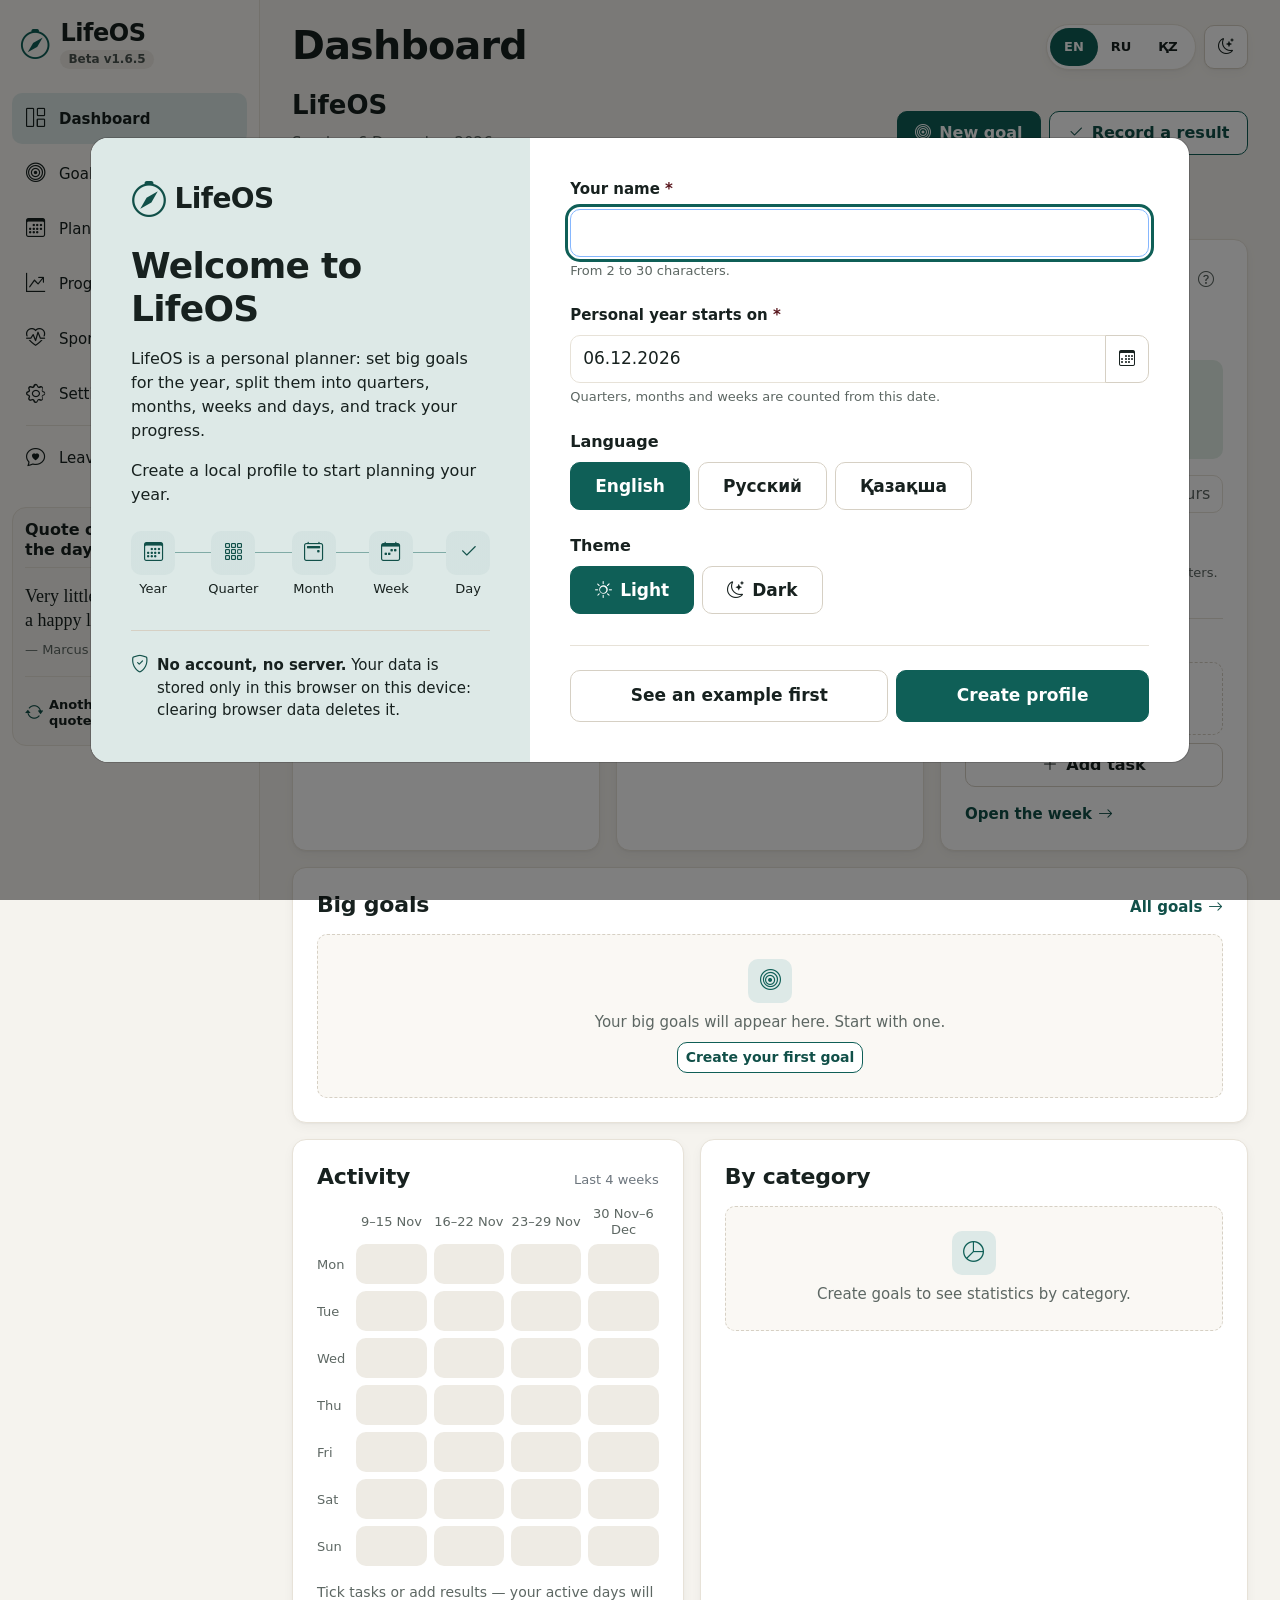
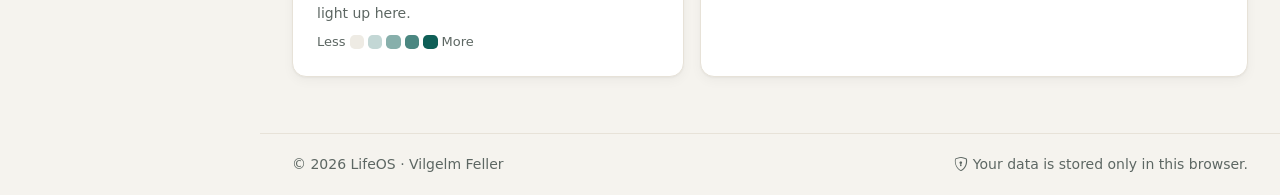
==== commit 85e026e4: "LifeOS Beta v1.6.4-1.6.5" ====
--- a/index.html
+++ b/index.html
@@ -7,11 +7,11 @@
   <meta name="description" content="LifeOS (Life Operating System): plan, track and improve your personal goals.">
 
   <!-- Libraries are local copies in vendor/ (the site also works without internet) -->
-  <link rel="stylesheet" href="./vendor/bootstrap/bootstrap.min.css?v=1.6.3">
-  <link rel="stylesheet" href="./vendor/bootstrap-icons/bootstrap-icons.min.css?v=1.6.3">
-  <link rel="stylesheet" href="./css/style.css?v=1.6.3">
+  <link rel="stylesheet" href="./vendor/bootstrap/bootstrap.min.css?v=1.6.5">
+  <link rel="stylesheet" href="./vendor/bootstrap-icons/bootstrap-icons.min.css?v=1.6.5">
+  <link rel="stylesheet" href="./css/style.css?v=1.6.5">
   <!-- App icons and the install manifest (manifest.json, images/icons/). Relative paths: the site lives in a subfolder on GitHub Pages. -->
-  <link rel="manifest" href="./manifest.json?v=1.6.3">
+  <link rel="manifest" href="./manifest.json?v=1.6.5">
   <link rel="icon" href="./images/icons/favicon.svg" type="image/svg+xml">
   <link rel="icon" href="./images/icons/favicon-32.png" type="image/png" sizes="32x32">
   <link rel="apple-touch-icon" href="./images/icons/apple-touch-icon.png">
@@ -19,21 +19,21 @@
   <meta name="theme-color" content="#111816" media="(prefers-color-scheme: dark)">
   <meta name="apple-mobile-web-app-title" content="LifeOS">
 
-  <script src="./vendor/jquery/jquery-3.7.1.min.js?v=1.6.3" defer></script>
-  <script src="./vendor/bootstrap/bootstrap.bundle.min.js?v=1.6.3" defer></script>
+  <script src="./vendor/jquery/jquery-3.7.1.min.js?v=1.6.5" defer></script>
+  <script src="./vendor/bootstrap/bootstrap.bundle.min.js?v=1.6.5" defer></script>
   <!-- Copies of data/*.json for file:// (no fetch there). Loaded before app.js. -->
-  <script src="./data/translations-fallback.js?v=1.6.3"></script>
-  <script src="./data/quotes-fallback.js?v=1.6.3"></script>
-  <script src="./data/changelog-fallback.js?v=1.6.3"></script> <!-- copy of changelog.json for file:// -->
-  <script src="./js/app.js?v=1.6.3"></script> <!-- no defer: sets the theme before the page is drawn -->
-  <script src="./js/quote-widget.js?v=1.6.3" defer></script> <!-- quote of the day in the side menu -->
-  <script src="./js/onboarding.js?v=1.6.3" defer></script> <!-- example data, first steps, tour, help tips -->
-  <script src="./js/whats-new.js?v=1.6.3" defer></script> <!-- the "What's new" window after an update -->
-  <script src="./js/feedback.js?v=1.6.3" defer></script> <!-- "Leave feedback": the window, the Dashboard invitation -->
-  <script src="./js/tasks.js?v=1.6.3" defer></script>
-  <script src="./js/goal-wizard.js?v=1.6.3" defer></script> <!-- the goal wizard for First steps → step 1 -->
-  <script src="./js/entry-form.js?v=1.6.3" defer></script> <!-- the "Quick result" dialog -->
-  <script src="./js/dashboard.js?v=1.6.3" defer></script>
+  <script src="./data/translations-fallback.js?v=1.6.5"></script>
+  <script src="./data/quotes-fallback.js?v=1.6.5"></script>
+  <script src="./data/changelog-fallback.js?v=1.6.5"></script> <!-- copy of changelog.json for file:// -->
+  <script src="./js/app.js?v=1.6.5"></script> <!-- no defer: sets the theme before the page is drawn -->
+  <script src="./js/quote-widget.js?v=1.6.5" defer></script> <!-- quote of the day in the side menu -->
+  <script src="./js/onboarding.js?v=1.6.5" defer></script> <!-- example data, first steps, tour, help tips -->
+  <script src="./js/whats-new.js?v=1.6.5" defer></script> <!-- the "What's new" window after an update -->
+  <script src="./js/feedback.js?v=1.6.5" defer></script> <!-- "Leave feedback": the window, the Dashboard invitation -->
+  <script src="./js/tasks.js?v=1.6.5" defer></script>
+  <script src="./js/goal-wizard.js?v=1.6.5" defer></script> <!-- the goal wizard for First steps → step 1 -->
+  <script src="./js/entry-form.js?v=1.6.5" defer></script> <!-- the "Quick result" dialog -->
+  <script src="./js/dashboard.js?v=1.6.5" defer></script>
 </head>
 <body>
   <a class="skip-link visually-hidden-focusable" href="#main-content" data-i18n="layout.skipToContent">Skip to content</a>
--- a/css/style.css
+++ b/css/style.css
@@ -192,6 +192,7 @@
   --radius: 0.875rem;     /* cards */
   --radius-lg: 1.125rem;  /* big blocks */
   --radius-pill: 999px;
+  --frame-accent: 2px;    /* the accent frame of a chosen project card, its panel and the arrow of the panel */
   --bs-border-radius: var(--radius-sm);
 }
 
@@ -5336,6 +5337,1327 @@
 [data-compact="true"] :is(#entry-form, #quick-entry-form) :is(.form-control, .form-select, .input-group-text),
 [data-compact="true"] :is(#entry-form, #quick-entry-form) .entry-hints-list li {
   font-size: 16px;
+}
+
+/* ---------- "My projects" (1.6.4; docs/design/projects-hero.png, projects-cards.png; js/projects.js) ----------
+   The goal head uses the tile head (.has-tiles): Finished · In progress · Deadline · Nearest deadline.
+   Then the block: the head with "+ Add a project", the filter with counters, the cards — 4 in a row on a computer,
+   2 on a tablet, 1 on a phone. A project goal shows no form, no history, no milestones and no notes. */
+[data-tiles="projects"] .gd-stats > div:nth-child(1)::before { content: "\f270"; } /* bi-check2-circle */
+[data-tiles="projects"] .gd-stats > div:nth-child(2)::before { content: "\f45b"; } /* bi-layers */
+[data-tiles="projects"] .gd-stats > div:nth-child(3)::before { content: "\f1f6"; } /* bi-calendar */
+[data-tiles="projects"] .gd-stats > div:nth-child(4)::before { content: "\f1e8"; } /* bi-calendar-event */
+
+.gd-projects {
+  margin-bottom: var(--space-3);
+}
+
+.projects-head {
+  display: flex;
+  flex-wrap: wrap;
+  align-items: center;
+  justify-content: space-between;
+  gap: var(--space-2) var(--space-4);
+  margin-bottom: var(--space-3);
+}
+
+.projects-head .panel-title {
+  margin: 0;
+  font-size: var(--fs-section);
+}
+
+.projects-filter {
+  margin-bottom: var(--space-4);
+}
+
+.projects-filter .segmented-btn {
+  display: inline-flex;
+  align-items: center;
+  gap: var(--space-1);
+}
+
+.projects-filter .segmented-btn[aria-pressed="true"] .tab-count {
+  background-color: rgb(255 255 255 / 0.2);
+  color: inherit;
+}
+
+.projects-list {
+  display: grid;
+  grid-template-columns: minmax(0, 1fr);
+  gap: var(--space-3);
+  margin: 0;
+  padding: 0;
+  list-style: none;
+}
+
+@media (min-width: 576px) {
+  .projects-list {
+    grid-template-columns: repeat(2, minmax(0, 1fr));
+  }
+}
+
+@media (min-width: 1200px) {
+  .projects-list {
+    grid-template-columns: repeat(4, minmax(0, 1fr));
+  }
+}
+
+.project-card {
+  display: flex;
+  flex-direction: column;
+  gap: var(--space-2);
+  min-width: 0;
+  padding: var(--space-4);
+  border: 1px solid var(--lifeos-border);
+  border-radius: var(--radius-lg);
+  background-color: var(--lifeos-surface);
+}
+
+.project-card[hidden] {
+  display: none;
+}
+
+.project-card-head {
+  display: flex;
+  align-items: flex-start;
+  gap: var(--space-3);
+}
+
+.project-card-heading {
+  display: grid;
+  flex: 1;
+  justify-items: start;
+  gap: var(--space-1);
+  min-width: 0;
+}
+
+.project-card-head .project-card-menu {
+  flex: none;
+  margin: calc(-1 * var(--space-1)) calc(-1 * var(--space-2)) 0 0;
+}
+
+.project-card-icon {
+  display: grid;
+  flex: none;
+  place-items: center;
+  width: 3rem;
+  height: 3rem;
+  border-radius: var(--radius);
+  background-color: var(--lifeos-primary-soft);
+  color: var(--lifeos-primary-text);
+  font-size: 1.4rem;
+}
+
+/* Up to 2 lines, then "…" (the whole title is in its hint) */
+.project-card-title {
+  display: -webkit-box;
+  margin: 0;
+  overflow: hidden;
+  font-size: 19px;
+  font-weight: 800;
+  line-height: 1.25;
+  overflow-wrap: anywhere;
+  -webkit-box-orient: vertical;
+  -webkit-line-clamp: 2;
+  line-clamp: 2;
+}
+
+.project-card .badge-status {
+  align-self: flex-start;
+}
+
+.project-card-stages {
+  margin: var(--space-1) 0 0;
+  font-size: 15px;
+}
+
+.project-card-bar {
+  display: block;
+  height: 8px;
+  overflow: hidden;
+  border-radius: var(--radius-pill);
+  background-color: var(--tone-neutral-bg);
+}
+
+.project-card-bar > span {
+  display: block;
+  height: 100%;
+  border-radius: inherit;
+  background-color: var(--lifeos-primary);
+}
+
+.project-card-body {
+  display: grid;
+  gap: var(--space-2);
+  margin-top: var(--space-2);
+  padding-top: var(--space-3);
+  border-top: 1px solid var(--lifeos-border);
+}
+
+.project-card-body p {
+  display: flex;
+  align-items: flex-start;
+  gap: var(--space-2);
+  margin: 0;
+  font-size: var(--fs-card);
+}
+
+.project-card-body .bi {
+  flex: none;
+  color: var(--lifeos-text-muted);
+  font-size: 1.1rem;
+  line-height: 1.3;
+}
+
+.project-card-label {
+  display: block;
+  color: var(--lifeos-text-muted);
+  font-size: var(--fs-body);
+}
+
+.project-card-next strong {
+  overflow-wrap: anywhere;
+}
+
+.project-card-finished .bi {
+  color: var(--tone-success-fg);
+}
+
+.project-card-expand {
+  display: inline-flex;
+  align-items: center;
+  justify-content: center;
+  gap: var(--space-2);
+  min-height: 44px;
+  margin-top: auto; /* the cards of a row end with their buttons on one line */
+  font-weight: 600;
+}
+
+/* No project yet: a dashed card "+ Add your first project" */
+.project-card.is-placeholder {
+  padding: 0;
+  border-style: dashed;
+}
+
+.project-card-first {
+  display: flex;
+  flex: 1;
+  flex-direction: column;
+  align-items: center;
+  justify-content: center;
+  gap: var(--space-2);
+  min-height: 12rem;
+  border: 0;
+  border-radius: inherit;
+  background: none;
+  color: var(--lifeos-primary-text);
+  font-weight: 600;
+}
+
+.project-card-first .bi {
+  font-size: 1.6rem;
+}
+
+/* "New / Edit a project": the look of the book dialog, a little wider (the stages) */
+.project-modal {
+  --bs-modal-width: 560px;
+}
+
+.project-field-row {
+  display: grid;
+  gap: var(--space-3);
+}
+
+@media (min-width: 576px) {
+  .project-field-row {
+    grid-template-columns: repeat(2, minmax(0, 1fr));
+  }
+}
+
+/* The date field inside the frame: the mask field and the calendar button without frames of their own */
+.book-field .date-field {
+  flex: 1 1 auto;
+  flex-wrap: nowrap;
+  min-width: 0;
+}
+
+.book-field .date-field > .form-control,
+.book-field .date-field > .form-control:focus {
+  border: 0;
+  box-shadow: none;
+}
+
+.book-field .date-field > .date-pick {
+  border-width: 0 0 0 1px;
+  border-radius: 0;
+}
+
+.project-icons,
+.project-stages {
+  margin: 0;
+  padding: 0;
+  border: 0;
+}
+
+.project-icons legend,
+.project-stages legend {
+  margin-bottom: var(--space-2);
+  font-size: 15px;
+  font-weight: 600;
+}
+
+.project-icon-grid {
+  display: grid;
+  grid-template-columns: repeat(auto-fill, minmax(44px, 1fr));
+  gap: var(--space-2);
+}
+
+.project-icon-choice {
+  display: grid;
+  place-items: center;
+  min-height: 44px;
+  border: 1px solid var(--lifeos-border-strong);
+  border-radius: var(--radius-sm);
+  color: var(--lifeos-text-muted);
+  font-size: 1.2rem;
+  cursor: pointer;
+}
+
+.project-icon-choice:hover {
+  background-color: var(--tone-neutral-bg);
+}
+
+.btn-check:checked + .project-icon-choice {
+  border-color: var(--lifeos-primary);
+  box-shadow: inset 0 0 0 1px var(--lifeos-primary);
+  background-color: var(--lifeos-primary-soft);
+  color: var(--lifeos-primary-text);
+}
+
+.btn-check:focus-visible + .project-icon-choice {
+  outline: 3px solid var(--lifeos-focus);
+  outline-offset: 2px;
+}
+
+.project-stage-list {
+  display: grid;
+  gap: var(--space-2);
+  margin: 0;
+  padding: 0;
+  list-style: none;
+}
+
+.project-stage {
+  display: flex;
+  align-items: center;
+  gap: var(--space-2);
+}
+
+.project-stage-number {
+  display: grid;
+  flex: none;
+  place-items: center;
+  width: 2rem;
+  height: 2rem;
+  border-radius: var(--radius-pill);
+  background-color: var(--tone-neutral-bg);
+  color: var(--tone-neutral-fg);
+  font-size: 14px;
+  font-weight: 700;
+}
+
+.project-stage.is-done .project-stage-number {
+  background-color: var(--tone-success-bg);
+  color: var(--tone-success-fg);
+}
+
+.project-stage .form-control {
+  flex: 1 1 auto;
+  min-width: 0;
+  min-height: 44px;
+  font-size: 16px;
+}
+
+.project-stage .form-control:focus {
+  border-color: var(--lifeos-primary);
+  outline: none;
+  box-shadow: inset 0 0 0 1px var(--lifeos-primary);
+}
+
+.project-stage-tools {
+  display: flex;
+  flex: none;
+}
+
+.project-stage-tools .btn-icon {
+  min-width: 40px;
+  min-height: 40px;
+}
+
+.project-stage-add {
+  display: flex;
+  flex-wrap: wrap;
+  gap: var(--space-2);
+  margin-top: var(--space-3);
+}
+
+.project-stage-add > div,
+.project-stage-add > .book-field {
+  flex: 1 1 14rem;
+}
+
+.project-stage-add .book-field {
+  margin: 0;
+}
+
+.project-stage-add > .btn {
+  min-height: 48px;
+}
+
+/* ---------- Project details (1.6.5; docs/design/project-details.png, project-mobile.png; js/projects.js) ----------
+   Computer, tablet: a panel under the row of cards on the whole width. The chosen card and the panel have
+   the same accent frame (2px); the white tail (a drop) goes up from the white panel to the middle of the card,
+   with the accent frame too, and slides when another card of the row is chosen. Phone: a full-screen window of cards (head, plan, finish). */
+
+/* The card: "Next step" — the stage, the task with its date, the tasks of the stage */
+.project-card-body .project-card-next {
+  display: flex;
+  align-items: flex-start;
+  gap: var(--space-2);
+  margin: 0;
+  font-size: var(--fs-card);
+}
+
+.project-card-next > span {
+  display: grid;
+  gap: 2px;
+  min-width: 0;
+}
+
+.project-card-stage {
+  color: var(--lifeos-text-muted);
+  font-size: var(--fs-body);
+  overflow-wrap: anywhere;
+}
+
+.project-card-task {
+  display: flex;
+  align-items: flex-start;
+  gap: var(--space-1);
+  overflow-wrap: anywhere;
+}
+
+.project-card-body .project-card-task .bi {
+  color: var(--lifeos-primary-text);
+}
+
+.project-card-add-task {
+  display: inline-flex;
+  align-items: flex-start;
+  gap: var(--space-1);
+  padding: 0;
+  border: 0;
+  background: none;
+  color: var(--lifeos-primary-text);
+  font-weight: 600;
+  text-align: start;
+  text-decoration: underline;
+  text-underline-offset: 3px;
+  overflow-wrap: anywhere;
+}
+
+.project-card-add-task:hover {
+  color: var(--lifeos-text);
+}
+
+.project-card-body .project-card-add-task .bi {
+  color: inherit;
+}
+
+.project-card-expand .bi {
+  transition: transform 0.2s ease;
+}
+
+.project-card-expand.is-open .bi {
+  transform: rotate(180deg);
+}
+
+/* The chosen card: the accent frame of 2px (the padding is 1px smaller, so the card does not grow) */
+.project-card.is-expanded {
+  padding: calc(var(--space-4) - var(--frame-accent) + 1px);
+  border-width: var(--frame-accent);
+  border-color: var(--lifeos-primary);
+}
+
+.project-detail.is-panel {
+  --tail-x: 50%;
+  position: relative;
+  display: grid;
+  grid-template-rows: 1fr;
+  margin-bottom: var(--space-3); /* the same gap as between the other blocks of the page */
+  transition: grid-template-rows 0.26s ease, opacity 0.26s ease, margin-bottom 0.26s ease;
+}
+
+.project-detail.is-panel.is-closed {
+  grid-template-rows: 0fr;
+  margin-bottom: 0;
+  opacity: 0;
+}
+
+/* The arrow: a square 18×18 turned 45° with the frame of the panel on two sides (top, left = the "^").
+   Its side corners lie on the middle line of the frame (top = −9px + half the frame = −8px: higher leaves a step
+   at the corners, lower makes the lines stick out under the frame); it is above the frame and has the color
+   of the panel, so it covers the frame under it — no seam.
+   --tail-x is the middle of the chosen card (js/projects.js, placePanel: getBoundingClientRect, on resize too). */
+.project-detail.is-panel::before {
+  position: absolute;
+  top: calc(var(--frame-accent) / 2 - 9px);
+  left: calc(var(--tail-x) - 9px);
+  z-index: 2;
+  width: 18px;
+  height: 18px;
+  border-top: var(--frame-accent) solid var(--lifeos-primary);
+  border-left: var(--frame-accent) solid var(--lifeos-primary);
+  border-top-left-radius: 3px;
+  background-color: var(--lifeos-surface);
+  content: "";
+  transform: rotate(45deg);
+}
+
+.project-detail.is-panel.is-sliding::before {
+  transition: left 0.25s ease;
+}
+
+.project-detail.is-panel.is-closed::before {
+  display: none;
+}
+
+/* The rest of the cards after the panel: "My projects" goes on without a head */
+.projects-more .projects-list {
+  margin: 0;
+}
+
+.pd-clip {
+  min-height: 0;
+  overflow: hidden;
+}
+
+/* The panel: a block of the page like the others (radius, shadow), white, the accent frame of 2px */
+.project-detail.is-panel .pd-inner {
+  display: grid;
+  gap: var(--space-4);
+  padding: calc(var(--space-4) - var(--frame-accent) + 1px);
+  border: var(--frame-accent) solid var(--lifeos-primary);
+  border-radius: var(--radius);
+  background-color: var(--lifeos-surface);
+  box-shadow: var(--lifeos-shadow);
+}
+
+/* The head: icon, title, "In the end: …"; status, deadline, ✎ */
+.pd-head {
+  display: flex;
+  flex-wrap: wrap;
+  align-items: center;
+  gap: var(--space-3);
+}
+
+.pd-icon {
+  display: grid;
+  flex: none;
+  place-items: center;
+  width: 3.5rem;
+  height: 3.5rem;
+  border-radius: var(--radius);
+  background-color: var(--lifeos-primary-soft);
+  color: var(--lifeos-primary-text);
+  font-size: 1.6rem;
+}
+
+.pd-title-block {
+  flex: 1 1 14rem;
+  min-width: 0;
+}
+
+.pd-title {
+  margin: 0;
+  font-size: var(--fs-section);
+  font-weight: 800;
+  line-height: 1.25;
+  overflow-wrap: anywhere;
+}
+
+.pd-title:focus {
+  outline: none;
+}
+
+.pd-title:focus-visible {
+  outline: 3px solid var(--lifeos-focus);
+  outline-offset: 2px;
+}
+
+.pd-controls {
+  display: flex;
+  flex-wrap: wrap;
+  align-items: center;
+  gap: var(--space-2);
+}
+
+/* The status list in the color of its status */
+.pd-status {
+  width: auto;
+  min-height: 44px;
+  font-weight: 600;
+}
+
+.pd-status[data-status="planned"] {
+  border-color: color-mix(in srgb, var(--tone-warning-fg) 30%, var(--lifeos-border));
+  background-color: var(--tone-warning-bg);
+  color: var(--tone-warning-fg);
+}
+
+.pd-status[data-status="active"] {
+  border-color: color-mix(in srgb, var(--lifeos-primary) 35%, var(--lifeos-border));
+  background-color: var(--lifeos-primary-soft);
+  color: var(--lifeos-primary-text);
+}
+
+.pd-status[data-status="done"] {
+  border-color: color-mix(in srgb, var(--tone-success-fg) 30%, var(--lifeos-border));
+  background-color: var(--tone-success-bg);
+  color: var(--tone-success-fg);
+}
+
+.pd-status option {
+  background-color: var(--lifeos-surface);
+  color: var(--lifeos-text);
+}
+
+/* A button or a chip with the invisible native calendar on top */
+.pd-deadline,
+.pd-date-button,
+.pd-date-chip {
+  position: relative;
+  overflow: hidden;
+}
+
+.pd-deadline {
+  display: inline-flex;
+  align-items: center;
+  gap: var(--space-2);
+  min-height: 44px;
+  background-color: var(--lifeos-surface);
+  font-weight: 600;
+}
+
+.pd-deadline:has(.date-native:focus-visible),
+.pd-date-button:has(.date-native:focus-visible),
+.pd-date-chip:has(.date-native:focus-visible) {
+  outline: 3px solid var(--lifeos-focus);
+  outline-offset: 2px;
+}
+
+.pd-edit {
+  border: 1px solid var(--lifeos-border) !important;
+  background-color: var(--lifeos-surface);
+}
+
+/* Stages on the left, tasks of the chosen stage on the right (cards with a thin frame) */
+.pd-body {
+  display: grid;
+  gap: var(--space-3);
+}
+
+@media (min-width: 992px) {
+  .project-detail.is-panel .pd-body {
+    grid-template-columns: minmax(16rem, 2fr) minmax(0, 3fr);
+    align-items: start;
+  }
+}
+
+.pd-card {
+  display: grid;
+  gap: var(--space-2);
+  min-width: 0;
+  padding: var(--space-3);
+  border: 1px solid var(--lifeos-border);
+  border-radius: var(--radius-lg);
+  background-color: var(--lifeos-surface);
+}
+
+.pd-card-title {
+  display: flex;
+  align-items: center;
+  gap: var(--space-2);
+  margin: 0 0 var(--space-1);
+  font-size: var(--fs-card);
+  font-weight: 800;
+  overflow-wrap: anywhere;
+}
+
+.pd-card-title .bi {
+  color: var(--lifeos-primary-text);
+  font-size: 1.2rem;
+}
+
+.pd-stage-list,
+.pd-task-list {
+  display: grid;
+  gap: var(--space-1);
+  margin: 0;
+  padding: 0;
+  list-style: none;
+}
+
+.pd-stage-row {
+  display: flex;
+  align-items: center;
+  gap: var(--space-1);
+  border-radius: var(--radius);
+}
+
+.pd-stage.is-selected > .pd-stage-row {
+  background-color: var(--lifeos-primary-soft);
+}
+
+.pd-stage-check {
+  display: grid;
+  flex: none;
+  place-items: center;
+  width: 44px;
+  height: 44px;
+  padding: 0;
+  border: 0;
+  border-radius: var(--radius);
+  background: none;
+  color: var(--lifeos-text-muted);
+  font-size: 1.3rem;
+}
+
+.pd-stage-check:hover {
+  color: var(--lifeos-text);
+}
+
+.pd-stage.is-current .pd-stage-check {
+  color: var(--lifeos-primary-text);
+}
+
+.pd-stage.is-done .pd-stage-check {
+  color: var(--tone-success-fg);
+}
+
+.pd-stage-name {
+  display: flex;
+  flex: 1;
+  align-items: center;
+  justify-content: space-between;
+  gap: var(--space-2);
+  min-width: 0;
+  min-height: 44px;
+  padding: var(--space-1) var(--space-2);
+  border: 0;
+  border-radius: var(--radius);
+  background: none;
+  color: var(--lifeos-text);
+  font-size: var(--fs-body);
+  text-align: start;
+}
+
+.pd-stage-text {
+  display: grid;
+  min-width: 0;
+}
+
+.pd-stage-title {
+  overflow-wrap: anywhere;
+}
+
+.pd-stage-sub {
+  color: var(--lifeos-text-muted);
+  font-size: var(--fs-small);
+}
+
+.pd-stage.is-selected .pd-stage-title {
+  font-weight: 700;
+}
+
+.pd-stage.is-done .pd-stage-title {
+  color: var(--lifeos-text-muted);
+}
+
+.pd-stage-name .bi {
+  flex: none;
+  color: var(--lifeos-text-muted);
+  opacity: 0;
+  transition: transform 0.2s ease;
+}
+
+.pd-stage.is-selected .pd-stage-name .bi,
+.project-detail.is-sheet .pd-stage-name .bi {
+  opacity: 1;
+}
+
+.project-detail.is-sheet .pd-stage.is-selected .pd-stage-name .bi {
+  transform: rotate(180deg);
+}
+
+/* ⋮ of a stage: on a computer it shows on hover / focus (and while its menu is open), on a phone always */
+.pd-stage-menu {
+  flex: none;
+}
+
+@media (hover: hover) {
+  .project-detail.is-panel .pd-stage-menu > .btn {
+    opacity: 0;
+  }
+
+  .project-detail.is-panel .pd-stage-row:hover .pd-stage-menu > .btn,
+  .project-detail.is-panel .pd-stage-menu > .btn:focus-visible,
+  .project-detail.is-panel .pd-stage-menu > .btn.show {
+    opacity: 1;
+  }
+}
+
+/* "Rename": the title right in the row */
+.pd-rename-row {
+  display: grid;
+  flex: 1;
+  grid-template-columns: minmax(0, 1fr) auto;
+  gap: var(--space-2);
+  min-width: 0;
+  padding: var(--space-1) 0;
+}
+
+.pd-rename-row .form-control,
+.pd-rename-row .btn {
+  min-height: 44px;
+}
+
+.pd-rename-row .field-error {
+  grid-column: 1 / -1;
+  margin: 0;
+}
+
+.pd-rename-row .field-error:empty {
+  display: none;
+}
+
+.pd-stage-tasks {
+  display: grid;
+  gap: var(--space-2);
+  padding: var(--space-2) 0 var(--space-3) var(--space-5);
+}
+
+.pd-task {
+  display: flex;
+  align-items: center;
+  gap: var(--space-2);
+  min-height: 52px;
+  padding: var(--space-1) var(--space-1) var(--space-1) var(--space-3);
+  border: 1px solid var(--lifeos-border);
+  border-radius: var(--radius);
+  background-color: var(--lifeos-surface);
+}
+
+.pd-task .form-check-input {
+  flex: none;
+  width: 1.25rem;
+  height: 1.25rem;
+  margin: 0;
+}
+
+.pd-task-title {
+  flex: 1;
+  min-width: 0;
+  font-size: var(--fs-body);
+  overflow-wrap: anywhere;
+}
+
+.pd-task.is-done .pd-task-title {
+  color: var(--lifeos-text-muted);
+  text-decoration: line-through;
+}
+
+.pd-task-date {
+  flex: none;
+  color: var(--lifeos-text-muted);
+  font-size: var(--fs-small);
+  white-space: nowrap;
+}
+
+.pd-date-button {
+  flex: none;
+  background-color: var(--lifeos-surface-2);
+}
+
+.pd-empty {
+  margin: 0;
+  color: var(--lifeos-text-muted);
+  font-size: var(--fs-small);
+}
+
+.pd-add-button {
+  justify-self: start;
+  min-height: 44px;
+  font-weight: 600;
+}
+
+/* "+ Add" rows: the title (and the date) right in the row, Enter saves */
+.pd-add-row {
+  display: grid;
+  grid-template-columns: minmax(0, 1fr) auto;
+  gap: var(--space-2);
+}
+
+.pd-add-row.pd-task-add {
+  grid-template-columns: minmax(0, 1fr) 8.5rem auto;
+}
+
+.pd-add-row .form-control {
+  min-height: 44px;
+}
+
+.pd-add-row .field-error {
+  grid-column: 1 / -1;
+  margin: 0;
+}
+
+.pd-add-row .field-error:empty {
+  display: none;
+}
+
+@media (max-width: 575.98px) {
+  .pd-add-row.pd-task-add {
+    grid-template-columns: minmax(0, 1fr) auto;
+  }
+
+  .pd-add-row.pd-task-add .form-control:first-of-type {
+    grid-column: 1 / -1;
+  }
+}
+
+.pd-hint {
+  display: flex;
+  align-items: center;
+  gap: var(--space-2);
+  margin: var(--space-1) 0 0;
+  padding: var(--space-2) var(--space-3);
+  border-radius: var(--radius);
+  background-color: var(--lifeos-surface-2);
+  color: var(--lifeos-text-muted);
+  font-size: var(--fs-small);
+}
+
+/* "Finish the project" | "Finishing a project is confirmed separately." */
+.pd-foot {
+  display: flex;
+  flex-wrap: wrap;
+  align-items: center;
+  gap: var(--space-2) var(--space-3);
+}
+
+.pd-finish {
+  min-height: 44px;
+  border-color: color-mix(in srgb, var(--lifeos-primary) 35%, var(--lifeos-border));
+  background-color: var(--lifeos-primary-soft);
+  color: var(--lifeos-primary-text);
+  font-weight: 700;
+}
+
+.pd-finish-note {
+  padding-left: var(--space-3);
+  border-left: 1px solid var(--lifeos-border-strong);
+  color: var(--lifeos-text-muted);
+  font-size: var(--fs-small);
+}
+
+.pd-finished {
+  display: flex;
+  align-items: center;
+  gap: var(--space-2);
+  margin: 0;
+  color: var(--tone-success-fg);
+  font-weight: 600;
+}
+
+/* ----- Phone: the full-screen window (docs/design/project-mobile-v2.png) ----- */
+.project-detail-dialog .modal-content {
+  background-color: var(--lifeos-bg);
+}
+
+.pd-sheet-top {
+  padding: var(--space-2) var(--space-3);
+  border-bottom: 1px solid var(--lifeos-border);
+  background-color: var(--lifeos-bg);
+}
+
+.pd-back {
+  min-height: 44px;
+  background-color: var(--lifeos-surface);
+  font-weight: 600;
+}
+
+.project-detail.is-sheet {
+  display: grid;
+  grid-template-columns: minmax(0, 1fr); /* the column never grows wider than the screen */
+  align-content: start;
+  gap: var(--space-3);
+  padding: var(--space-3);
+}
+
+.project-detail.is-sheet .pd-card {
+  gap: var(--space-3);
+}
+
+/* The head card: icon, title (wraps, never "…"), "In the end: …", "✎ Edit"; Status | Project deadline; stages */
+.pd-sheet-title-row {
+  display: flex;
+  align-items: flex-start;
+  gap: var(--space-3);
+}
+
+.pd-sheet-title-row .pd-icon {
+  width: 3rem;
+  height: 3rem;
+  font-size: 1.4rem;
+}
+
+.pd-sheet-title-row .pd-title-block {
+  flex: 1;
+  align-self: center;
+}
+
+.pd-sheet-title-row .pd-title {
+  font-size: 20px;
+}
+
+.pd-edit-text {
+  flex: none;
+  min-height: 44px;
+  font-weight: 600;
+}
+
+.pd-sheet-fields {
+  display: grid;
+  grid-template-columns: repeat(2, minmax(0, 1fr));
+  gap: var(--space-2);
+}
+
+.pd-field {
+  display: grid;
+  gap: var(--space-1);
+  min-width: 0;
+}
+
+.pd-field-label {
+  color: var(--lifeos-text-muted);
+  font-size: var(--fs-small);
+}
+
+.pd-sheet-fields .pd-status,
+.pd-sheet-fields .pd-deadline {
+  width: 100%;
+  min-width: 0;
+}
+
+.pd-sheet-fields .pd-deadline {
+  justify-content: flex-start;
+}
+
+.pd-sheet-fields .pd-deadline > span {
+  flex: 1;
+  overflow: hidden;
+  text-align: start;
+  text-overflow: ellipsis;
+  white-space: nowrap;
+}
+
+.pd-deadline-arrow {
+  font-size: 0.8rem;
+}
+
+.pd-deadline.is-empty > span {
+  color: var(--lifeos-text-muted);
+  font-weight: 400;
+}
+
+/* "Stages: 1 of 4" and the bar in one row, under a thin line */
+.pd-sheet-progress {
+  display: flex;
+  align-items: center;
+  gap: var(--space-3);
+  padding-top: var(--space-3);
+  border-top: 1px solid var(--lifeos-border);
+  font-weight: 700;
+  white-space: nowrap;
+}
+
+.pd-sheet-progress .project-card-bar {
+  flex: 1;
+}
+
+/* "Project plan" and "?" with the hint (a tap opens it; a mouse — on hover) */
+.pd-plan-head {
+  display: flex;
+  align-items: center;
+  justify-content: space-between;
+  gap: var(--space-2);
+}
+
+.pd-plan .pd-card-title {
+  margin: 0;
+  font-size: 20px;
+}
+
+.pd-help {
+  position: relative;
+  flex: none;
+}
+
+.pd-help-button {
+  display: grid;
+  place-items: center;
+  width: 44px;
+  height: 44px;
+  padding: 0;
+  border: 0;
+  border-radius: 50%;
+  background: none;
+  color: var(--lifeos-text);
+  font-size: 18px;
+  font-weight: 700;
+}
+
+.pd-help-button::before {
+  position: absolute;
+  inset: 6px;
+  border: 2px solid currentColor;
+  border-radius: 50%;
+  content: "";
+}
+
+.pd-help-bubble {
+  position: absolute;
+  top: calc(100% + var(--space-1));
+  right: 0;
+  z-index: 5;
+  display: none;
+  width: max-content;
+  max-width: min(16rem, 70vw);
+  margin: 0;
+  padding: var(--space-2) var(--space-3);
+  border: 1px solid var(--lifeos-border);
+  border-radius: var(--radius);
+  background-color: var(--lifeos-surface);
+  box-shadow: 0 8px 24px rgb(0 0 0 / 0.14);
+  font-size: var(--fs-small);
+}
+
+.pd-help.is-open .pd-help-bubble {
+  display: block;
+}
+
+@media (hover: hover) {
+  .pd-help:hover .pd-help-bubble {
+    display: block;
+  }
+}
+
+/* The stages: closed — white cards with a grey frame; open — the head filled with the accent,
+   the whole group in an accent frame of 2px, the body white */
+.project-detail.is-sheet .pd-stage-list {
+  gap: var(--space-2);
+}
+
+.project-detail.is-sheet .pd-stage {
+  border: 1px solid var(--lifeos-border-strong);
+  border-radius: var(--radius);
+  background-color: var(--lifeos-surface);
+}
+
+.project-detail.is-sheet .pd-stage-row {
+  padding: var(--space-1) var(--space-1) var(--space-1) var(--space-2);
+  border-radius: calc(var(--radius) - 1px);
+}
+
+.project-detail.is-sheet .pd-stage.is-selected > .pd-stage-row {
+  background: none;
+}
+
+.project-detail.is-sheet .pd-stage-title {
+  font-weight: 700;
+}
+
+.project-detail.is-sheet .pd-stage.is-done .pd-stage-title {
+  color: var(--lifeos-text);
+}
+
+.project-detail.is-sheet .pd-stage-check {
+  color: var(--lifeos-text-muted);
+  font-size: 1.6rem;
+}
+
+.project-detail.is-sheet .pd-stage.is-done .pd-stage-check,
+.project-detail.is-sheet .pd-stage.is-current .pd-stage-check {
+  color: var(--lifeos-primary);
+}
+
+.project-detail.is-sheet .pd-stage.is-open {
+  border: 2px solid var(--lifeos-primary);
+}
+
+.project-detail.is-sheet .pd-stage.is-open > .pd-stage-row {
+  border-radius: calc(var(--radius) - 2px) calc(var(--radius) - 2px) 0 0;
+  background-color: var(--lifeos-primary);
+}
+
+.project-detail.is-sheet .pd-stage.is-open > .pd-stage-row,
+.project-detail.is-sheet .pd-stage.is-open > .pd-stage-row .pd-stage-name,
+.project-detail.is-sheet .pd-stage.is-open > .pd-stage-row .pd-stage-title,
+.project-detail.is-sheet .pd-stage.is-open > .pd-stage-row .pd-stage-sub,
+.project-detail.is-sheet .pd-stage.is-open > .pd-stage-row .pd-stage-check,
+.project-detail.is-sheet .pd-stage.is-open > .pd-stage-row .pd-stage-name .bi,
+.project-detail.is-sheet .pd-stage.is-open > .pd-stage-row .pd-stage-menu > .btn {
+  color: var(--lifeos-on-primary);
+}
+
+.project-detail.is-sheet .pd-stage.is-open > .pd-stage-row .pd-stage-menu > .btn:hover {
+  background-color: rgb(255 255 255 / 0.16);
+}
+
+.project-detail.is-sheet .pd-stage.is-open > .pd-stage-row :focus-visible {
+  outline-color: var(--lifeos-on-primary);
+}
+
+/* The tasks inside: rows divided by a thin line, no cards */
+.project-detail.is-sheet .pd-stage-tasks {
+  gap: var(--space-2);
+  padding: 0 var(--space-3) var(--space-3);
+}
+
+.project-detail.is-sheet .pd-task-list {
+  gap: 0;
+}
+
+.project-detail.is-sheet .pd-task {
+  align-items: flex-start;
+  gap: var(--space-3);
+  min-height: 0;
+  padding: var(--space-3) var(--space-1);
+  border: 0;
+  border-bottom: 1px solid var(--lifeos-border);
+  border-radius: 0;
+  background: none;
+}
+
+.project-detail.is-sheet .pd-task .form-check-input {
+  width: 1.4rem;
+  height: 1.4rem;
+  margin-top: 1px;
+}
+
+.pd-task-main {
+  display: grid;
+  flex: 1;
+  justify-items: start;
+  gap: var(--space-2);
+  min-width: 0;
+}
+
+.project-detail.is-sheet .pd-task-title {
+  font-size: var(--fs-card);
+}
+
+/* The date chip: with a date — light accent; without — dashed "Set a date" */
+.pd-date-chip {
+  display: inline-flex;
+  align-items: center;
+  gap: var(--space-1);
+  min-height: 32px;
+  padding: 0 var(--space-2);
+  border: 1px dashed var(--lifeos-border-strong);
+  border-radius: var(--radius-sm);
+  color: var(--lifeos-text-muted);
+  font-size: var(--fs-small);
+}
+
+.pd-date-chip.has-date {
+  border: 1px solid transparent;
+  background-color: var(--lifeos-primary-soft);
+  color: var(--lifeos-primary-text);
+  font-weight: 600;
+}
+
+.project-detail.is-sheet .pd-empty {
+  padding-top: var(--space-3);
+}
+
+.project-detail.is-sheet .pd-add-button {
+  justify-self: stretch;
+  justify-content: center;
+  margin-top: var(--space-1);
+  font-weight: 700;
+}
+
+.project-detail.is-sheet .pd-hint {
+  margin: 0;
+}
+
+.project-detail.is-sheet .pd-stage-list + .pd-add-button,
+.project-detail.is-sheet .pd-stage-list + .pd-add-row {
+  margin-top: var(--space-1);
+}
+
+/* The finish card: the filled button on the whole width and the hint */
+.pd-sheet-finish {
+  justify-items: stretch;
+}
+
+.pd-finish-main {
+  min-height: 52px;
+  font-size: 18px;
+  font-weight: 700;
+}
+
+.pd-finish-hint {
+  margin: 0;
+  color: var(--lifeos-text-muted);
+  font-size: var(--fs-small);
+  text-align: center;
+}
+
+/* A task of a project stage in the lists: "▤ Room repair" */
+.task-project {
+  display: inline-flex;
+  align-items: center;
+  gap: 0.3rem;
+  max-width: 14rem;
+  padding: 0.1rem 0.5rem;
+  border-radius: var(--radius-pill);
+  background-color: var(--lifeos-primary-soft);
+  color: var(--lifeos-primary-text);
+  font-size: 0.75rem;
+  font-weight: 600;
+  white-space: nowrap;
+  overflow: hidden;
+  text-overflow: ellipsis;
+}
+
+.task-project.is-icon {
+  justify-content: center;
+  width: 1.9rem;
+  height: 1.9rem;
+  padding: 0;
+  border-radius: 0.5rem;
+  font-size: 0.9rem;
+}
+
+@media (prefers-reduced-motion: reduce) {
+  .project-detail.is-panel,
+  .project-detail.is-panel.is-sliding::before,
+  .project-card-expand .bi,
+  .pd-stage-name .bi {
+    transition: none;
+  }
 }
 
 /* ---------- "Operations history" of a money goal (docs/design/money-history-v2.png, js/money-history.js) ----------
